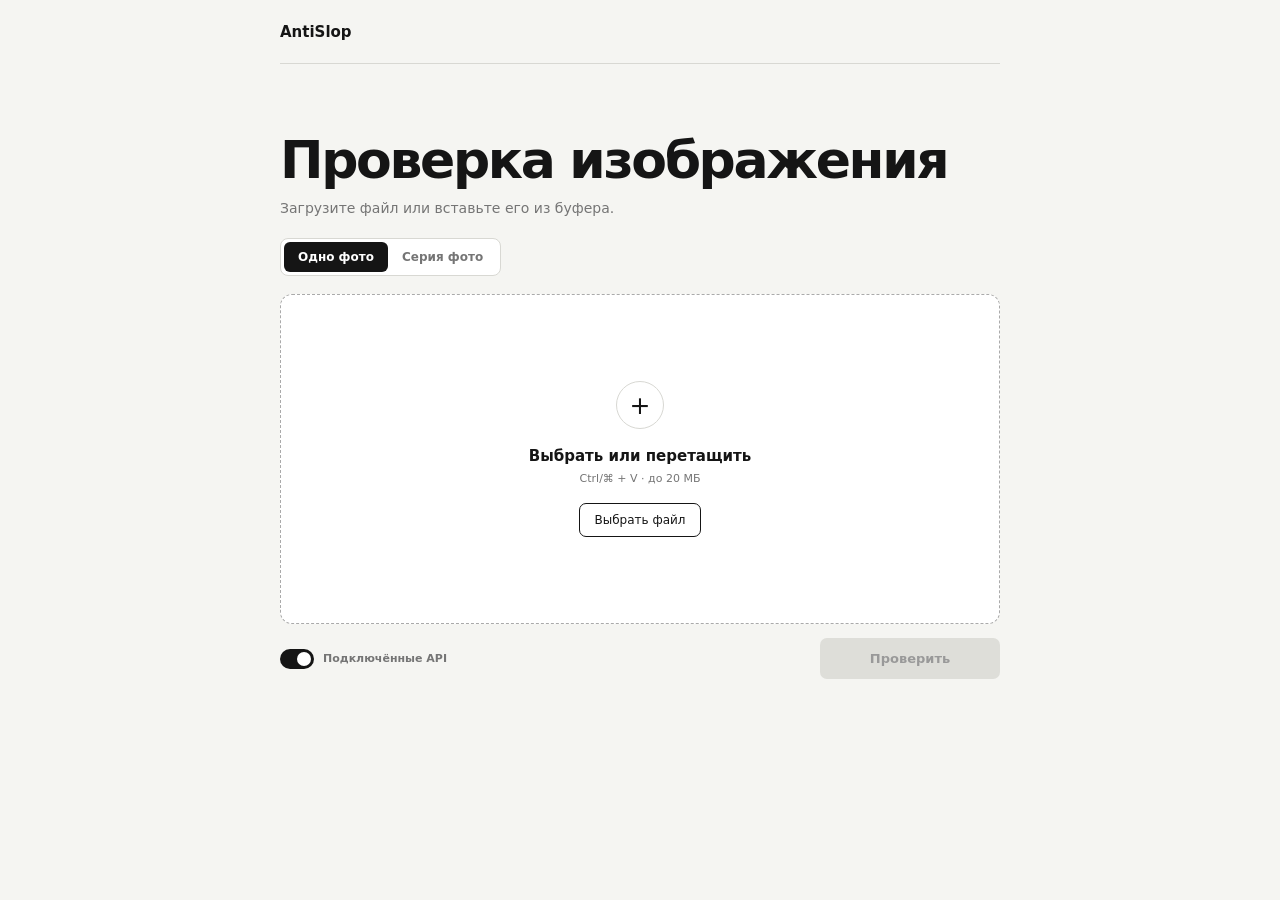
==== static/index.html @ 4c0db5e4 "Анализ серии снимков и модуль оценки качества - Серия фото (POST /api/analyze-set, вкладка «Серия фо" ====
<!doctype html>
<html lang="ru">
<head>
  <meta charset="UTF-8">
  <meta name="viewport" content="width=device-width, initial-scale=1.0">
  <meta name="description" content="Проверка изображения на признаки генерации ИИ">
  <title>AntiSlop</title>
  <link rel="stylesheet" href="/static/app.css?v=4">
</head>
<body>
  <header><a href="#">AntiSlop</a></header>

  <main>
    <section class="start">
      <h1>Проверка изображения</h1>
      <p id="startHint">Загрузите файл или вставьте его из буфера.</p>

      <div class="mode-switch" role="tablist" aria-label="Режим проверки">
        <button id="singleTab" class="active" type="button" role="tab" aria-selected="true">Одно фото</button>
        <button id="seriesTab" type="button" role="tab" aria-selected="false">Серия фото</button>
      </div>

      <div id="singlePanel">
      <div id="dropzone" class="dropzone" tabindex="0" role="button" aria-label="Выбрать изображение">
        <input id="fileInput" type="file" accept="image/png,image/jpeg,image/webp,image/gif,image/tiff,image/bmp" hidden>
        <div id="emptyState" class="drop-empty">
          <span>+</span>
          <b>Выбрать или перетащить</b>
          <small>Ctrl/⌘ + V · до 20 МБ</small>
          <button id="pickButton" type="button">Выбрать файл</button>
        </div>
        <div id="previewState" class="preview-state" hidden>
          <img id="preview" alt="Выбранное изображение">
          <div id="fileBadge" class="file-badge"></div>
          <button id="removeButton" class="remove-button" type="button" aria-label="Убрать изображение">×</button>
          <div class="scan-line"></div>
        </div>
      </div>

      <div class="actions">
        <label class="remote-toggle">
          <input id="useRemote" type="checkbox" checked>
          <span></span>
          <b>Подключённые API</b>
        </label>
        <button id="analyzeButton" class="primary-button" type="button" disabled><span>Проверить</span></button>
      </div>
      </div>

      <div id="seriesPanel" hidden>
        <div id="seriesDrop" class="dropzone series-drop" tabindex="0" role="button" aria-label="Добавить снимки серии">
          <input id="seriesInput" type="file" accept="image/png,image/jpeg,image/webp,image/gif,image/tiff,image/bmp" multiple hidden>
          <div id="seriesEmpty" class="drop-empty">
            <span>+</span>
            <b>2–6 снимков одной сцены или одного человека</b>
            <small>Перетащите, выберите или вставьте Ctrl/⌘ + V · до 20 МБ каждый</small>
            <button id="seriesPick" type="button">Выбрать файлы</button>
          </div>
          <div id="seriesThumbs" class="series-thumbs" hidden></div>
        </div>
        <div class="series-kind" role="radiogroup" aria-label="Что проверяем">
          <label><input type="radio" name="seriesMode" value="scene" checked><span><b>Одна сцена</b><small>один объект или место с разных ракурсов</small></span></label>
          <label><input type="radio" name="seriesMode" value="person"><span><b>Один человек</b><small>тот же человек в разных сценах</small></span></label>
        </div>
        <div class="actions">
          <label class="remote-toggle">
            <input id="seriesRemote" type="checkbox">
            <span></span>
            <b>Подключённые API</b>
          </label>
          <button id="seriesButton" class="primary-button" type="button" disabled><span>Проверить серию</span></button>
        </div>
      </div>
      <div id="providerStatus" hidden></div>
    </section>

    <section id="seriesResults" class="results" hidden aria-live="polite">
      <div class="result-actions"><button id="seriesNew" type="button">Другая серия</button></div>
      <article id="seriesCard" class="series-card">
        <strong id="seriesVerdict">—</strong>
        <h2 id="seriesHeadline"></h2>
        <p class="series-meta" id="seriesMeta"></p>
      </article>

      <section class="series-block">
        <h2>Что делать</h2>
        <ul id="seriesActions" class="series-actions"></ul>
      </section>

      <section class="series-block">
        <h2>Почему</h2>
        <div id="seriesReasons"></div>
      </section>

      <section class="series-block">
        <h2>Снимки</h2>
        <div id="seriesImages" class="series-images"></div>
      </section>

      <section id="seriesFacesBlock" class="series-block" hidden>
        <h2>Лица</h2>
        <div id="seriesFaces" class="series-faces"></div>
        <div id="seriesFacePairs"></div>
      </section>

      <details class="report">
        <summary>Геометрия пар <span>+</span></summary>
        <div class="report-body">
          <p class="score-basis">Зелёные линии — точки, согласованные с перспективой; красные — не согласованные. Красные клетки — детализированные участки без пары.</p>
          <div id="seriesPairs" class="series-pairs"></div>
          <div id="seriesExif" class="file-facts"></div>
        </div>
      </details>

      <p class="disclaimer">Согласованность серии повышает доверие, но не доказывает подлинность: AI-видео и редакторы тоже умеют выдавать согласованные кадры.</p>
    </section>

    <section id="results" class="results" hidden aria-live="polite">
      <div class="result-actions"><button id="newCheck" type="button">Другое изображение</button></div>

      <article id="scoreCard" class="score-card unknown">
        <img id="resultPreview" alt="Проверенное изображение">
        <div class="score-content">
          <strong id="probabilityValue">—</strong>
          <span>Вероятность генерации ИИ</span>
          <h2 id="resultHeadline"></h2>
          <p id="resultSummary" hidden></p>
          <span id="resultLabel" hidden></span>
        </div>
        <div class="score-line"><span id="probabilityFill"></span></div>
      </article>

      <section class="breakdown">
        <h2>Разбивка</h2>
        <div id="breakdownGrid"></div>
      </section>

      <details id="reportDetails" class="report">
        <summary>Подробный отчёт <span>+</span></summary>
        <div class="report-body">
          <p id="scoreBasis" class="score-basis"></p>

          <div class="report-grid">
            <section><h3>Найденные признаки</h3><div id="findings"></div></section>
            <section>
              <h3>Файл</h3>
              <div id="fileFacts" class="file-facts"></div>
              <details class="metadata-details"><summary>Метаданные</summary><div id="metadata" class="metadata"></div></details>
            </section>
          </div>

          <section class="report-section">
            <div class="report-heading"><h3>Модели и сервисы</h3><span id="apiConsensus"></span></div>
            <div id="apiResults" class="api-results"></div>
          </section>

          <section class="report-section">
            <div class="report-heading"><h3>Пиксельный анализ</h3><span id="resourceBudget"></span></div>
            <div id="forensicSignals" class="forensic-signals"></div>
            <div id="forensicMaps" class="forensic-maps"></div>
            <div class="forensic-details">
              <div><h4>C2PA</h4><div id="c2paResult"></div></div>
              <div><h4>EXIF</h4><div id="exifChecks"></div></div>
              <div><h4>Хеши</h4><div id="hashes"></div></div>
            </div>
          </section>
        </div>
      </details>

      <p class="disclaimer">Оценка может ошибаться и не является доказательством происхождения.</p>
    </section>
  </main>

  <script src="/static/app.js?v=4"></script>
</body>
</html>
---- static/app.css ----
:root {
  --bg: #f5f5f2;
  --panel: #fff;
  --text: #151515;
  --muted: #757575;
  --line: #d8d8d3;
  --accent: #ff5438;
  --good: #2f8a4b;
}

* { box-sizing: border-box; }
html { scroll-behavior: smooth; }
body { margin: 0; color: var(--text); background: var(--bg); font-family: Inter, ui-sans-serif, system-ui, -apple-system, "Segoe UI", sans-serif; }
button, input { font: inherit; }
button { color: inherit; }
[hidden] { display: none !important; }

header { width: min(720px, calc(100% - 32px)); height: 64px; margin: auto; display: flex; align-items: center; border-bottom: 1px solid var(--line); }
header a { color: inherit; text-decoration: none; font-size: 15px; font-weight: 750; }
main { width: min(720px, calc(100% - 32px)); margin: 0 auto; }

.start { padding: 70px 0 90px; }
.start h1 { margin: 0; font-size: clamp(32px, 6vw, 52px); line-height: 1; letter-spacing: -.045em; }
.start > p { margin: 14px 0 30px; color: var(--muted); font-size: 14px; }
.dropzone { position: relative; min-height: 330px; display: grid; place-items: center; overflow: hidden; border: 1px dashed #aaa; border-radius: 12px; background: var(--panel); cursor: pointer; }
.dropzone:hover, .dropzone.dragging, .dropzone:focus-visible { border-color: var(--text); outline: none; }
.drop-empty { display: flex; align-items: center; flex-direction: column; text-align: center; }
.drop-empty > span { width: 48px; height: 48px; margin-bottom: 18px; display: grid; place-items: center; border: 1px solid var(--line); border-radius: 50%; font-size: 25px; font-weight: 300; }
.drop-empty b { font-size: 15px; }
.drop-empty small { margin: 7px 0 18px; color: var(--muted); font-size: 11px; }
.drop-empty button { padding: 9px 14px; border: 1px solid var(--text); border-radius: 7px; background: transparent; font-size: 12px; cursor: pointer; }
.preview-state { position: absolute; inset: 0; background: #111; }
.preview-state img { width: 100%; height: 100%; object-fit: contain; }
.file-badge { position: absolute; left: 12px; bottom: 12px; max-width: calc(100% - 70px); padding: 6px 8px; border-radius: 5px; color: #fff; background: rgba(0,0,0,.7); font-size: 10px; white-space: nowrap; overflow: hidden; text-overflow: ellipsis; }
.remove-button { position: absolute; top: 12px; right: 12px; width: 32px; height: 32px; border: 0; border-radius: 50%; color: #fff; background: rgba(0,0,0,.7); font-size: 21px; cursor: pointer; }
.scan-line { position: absolute; z-index: 3; left: 0; right: 0; top: 0; height: 3px; opacity: 0; pointer-events: none; background: var(--accent); box-shadow: 0 0 8px var(--accent), 0 0 22px rgba(255,84,56,.75); }
.scan-line::before { content: ""; position: absolute; left: 0; right: 0; bottom: 3px; height: 70px; background: linear-gradient(to top, rgba(255,84,56,.28), rgba(255,84,56,0)); }
.preview-state::after { content: ""; position: absolute; inset: 0; z-index: 2; opacity: 0; pointer-events: none; background: rgba(0,0,0,.18); transition: opacity .2s; }
.scanning .preview-state::after { opacity: 1; }
.scanning .scan-line { opacity: 1; animation: scan 1.6s linear infinite; }
@keyframes scan { from { top: 0; } to { top: calc(100% - 3px); } }

.actions { margin-top: 14px; display: flex; align-items: center; justify-content: space-between; gap: 16px; }
.remote-toggle { display: flex; align-items: center; gap: 9px; color: var(--muted); font-size: 11px; cursor: pointer; }
.remote-toggle input { position: absolute; opacity: 0; pointer-events: none; }
.remote-toggle > span { position: relative; width: 34px; height: 20px; border-radius: 20px; background: #c9c9c4; }
.remote-toggle > span:after { content: ""; position: absolute; left: 3px; top: 3px; width: 14px; height: 14px; border-radius: 50%; background: #fff; transition: transform .15s; }
.remote-toggle input:checked + span { background: var(--text); }
.remote-toggle input:checked + span:after { transform: translateX(14px); }
.primary-button { min-width: 180px; padding: 13px 20px; border: 0; border-radius: 7px; color: #fff; background: var(--text); font-size: 13px; font-weight: 650; cursor: pointer; }
.primary-button:disabled { color: #999; background: #deded9; cursor: not-allowed; }

.results { padding: 56px 0 80px; border-top: 1px solid var(--line); }
.result-actions { margin-bottom: 14px; text-align: right; }
.result-actions button { padding: 0; border: 0; color: var(--muted); background: none; font-size: 11px; cursor: pointer; }
.score-card { position: relative; padding: 26px 0 30px; display: grid; grid-template-columns: 112px 1fr; gap: 26px; align-items: center; border-bottom: 1px solid var(--line); }
.score-card > img { width: 112px; height: 112px; border-radius: 9px; object-fit: cover; background: #ddd; }
.score-content strong { display: block; font-size: clamp(68px, 15vw, 112px); line-height: .8; letter-spacing: -.09em; }
.score-card.high .score-content strong { color: var(--accent); }
.score-card.low .score-content strong { color: var(--good); }
.score-content > span { display: block; margin-top: 15px; color: var(--muted); font-size: 11px; }
.score-content h2 { margin: 8px 0 0; font-size: 16px; font-weight: 600; }
.score-line { position: absolute; left: 0; right: 0; bottom: -1px; height: 3px; background: #e1e1dc; }
.score-line span { display: block; width: 0; height: 100%; background: var(--text); transition: width .4s; }
.score-card.high .score-line span { background: var(--accent); }
.score-card.low .score-line span { background: var(--good); }

.breakdown { padding: 44px 0; }
.breakdown > h2 { margin: 0 0 10px; font-size: 18px; }
.metric { padding: 18px 0; border-bottom: 1px solid var(--line); }
.metric:first-child { border-top: 1px solid var(--line); }
.metric-main { display: flex; align-items: baseline; justify-content: space-between; gap: 20px; }
.metric-main span { font-size: 13px; }
.metric-main strong { font-size: 24px; letter-spacing: -.04em; }
.metric-main strong.missing { color: #aaa; }
.metric-bar { height: 2px; margin-top: 11px; background: #deded9; }
.metric-bar span { display: block; height: 100%; background: var(--text); }
.metric.high .metric-bar span { background: var(--accent); }

.report { border-top: 1px solid var(--line); border-bottom: 1px solid var(--line); }
.report > summary { padding: 21px 0; display: flex; align-items: center; justify-content: space-between; list-style: none; font-size: 14px; font-weight: 600; cursor: pointer; }
.report > summary::-webkit-details-marker { display: none; }
.report > summary span { font-size: 22px; font-weight: 300; transition: transform .15s; }
.report[open] > summary span { transform: rotate(45deg); }
.report-body { padding: 0 0 24px; }
.score-basis { margin: 0 0 20px; color: var(--muted); font-size: 13px; }
.report-grid { display: grid; grid-template-columns: 1fr 1fr; gap: 12px; }
.report-grid > section, .report-section { padding: 18px; border: 1px solid var(--line); border-radius: 8px; background: var(--panel); }
.report-section { margin-top: 12px; }
.report h3 { margin: 0 0 14px; font-size: 13px; }
.report h4 { margin: 0 0 8px; color: var(--muted); font-size: 12px; font-weight: 600; text-transform: uppercase; }
.report-heading { margin-bottom: 14px; display: flex; align-items: baseline; justify-content: space-between; gap: 16px; }
.report-heading h3 { margin: 0; }
.report-heading > span { color: var(--muted); font-size: 12px; }
.finding { padding: 10px 0; display: grid; grid-template-columns: 7px 1fr; gap: 9px; border-bottom: 1px solid #ecece8; }
.finding-dot { width: 6px; height: 6px; margin-top: 5px; border-radius: 50%; background: var(--accent); }
.finding.weak .finding-dot, .finding.info .finding-dot { background: #999; }
.finding b { display: block; margin-bottom: 3px; font-size: 13px; }
.finding p, .empty-copy { margin: 0; color: var(--muted); font-size: 12px; line-height: 1.5; }
.file-facts { display: grid; grid-template-columns: 1fr 1fr; gap: 7px; }
.fact { padding: 9px; background: var(--bg); }
.fact span, .fact b { display: block; }
.fact span { margin-bottom: 3px; color: var(--muted); font-size: 11px; text-transform: uppercase; }
.fact b { font-size: 13px; }
.metadata-details { margin-top: 10px; }
.metadata-details summary { color: var(--muted); font-size: 12px; cursor: pointer; }
.metadata { max-height: 160px; margin-top: 8px; overflow: auto; color: var(--muted); font: 11px/1.5 ui-monospace, monospace; overflow-wrap: anywhere; }
.metadata div { padding: 4px 0; border-top: 1px solid #ecece8; }
.api-results { display: grid; grid-template-columns: repeat(3, 1fr); gap: 8px; }
.api-result { min-height: 115px; padding: 11px; border: 1px solid var(--line); border-radius: 6px; }
.api-result-top { display: flex; justify-content: space-between; gap: 6px; }
.api-result h4 { margin: 0; font-size: 12px; }
.api-result .status { color: var(--muted); font-size: 10px; }
.api-score { margin: 14px 0 6px; font-size: 22px; font-weight: 700; }
.api-result p { margin: 0; color: var(--muted); font-size: 11px; line-height: 1.45; }
.api-generator { display: inline-block; margin-top: 5px; font-size: 10px; }
.forensic-signals, .forensic-maps { display: grid; grid-template-columns: repeat(4, 1fr); gap: 7px; }
.forensic-signals { margin-bottom: 7px; }
.forensic-signal { padding: 10px; border: 1px solid var(--line); border-radius: 6px; }
.forensic-signal-top { display: flex; justify-content: space-between; gap: 5px; }
.forensic-signal b { font-size: 11px; }
.lamp { width: 6px; height: 6px; border-radius: 50%; background: var(--good); }
.forensic-signal.review .lamp { background: var(--accent); }
.forensic-value { margin: 11px 0 3px; font-size: 19px; font-weight: 700; }
.forensic-signal small, .forensic-signal p { color: var(--muted); font-size: 10px; }
.forensic-signal p { margin: 6px 0 0; line-height: 1.4; }
.forensic-map { position: relative; aspect-ratio: 1; margin: 0; overflow: hidden; border-radius: 6px; background: #111; }
.forensic-map img { width: 100%; height: 100%; object-fit: cover; }
.forensic-map span { position: absolute; left: 5px; bottom: 5px; padding: 2px 4px; border-radius: 3px; color: #fff; background: rgba(0,0,0,.7); font-size: 10px; }
.forensic-details { margin-top: 16px; padding-top: 15px; display: grid; grid-template-columns: 1fr 1fr 1fr; gap: 12px; border-top: 1px solid var(--line); }
.detail-row { padding: 5px 0; border-top: 1px solid #ecece8; font-size: 11px; line-height: 1.4; overflow-wrap: anywhere; }
.c2pa-badge { display: inline-block; margin-bottom: 6px; padding: 3px 5px; border: 1px solid var(--line); border-radius: 4px; font-size: 10px; text-transform: uppercase; }
.disclaimer { margin: 18px 0 0; color: var(--muted); font-size: 12px; text-align: center; }

@media (max-width: 640px) {
  .start { padding: 46px 0 64px; }
  .dropzone { min-height: 300px; }
  .actions { align-items: stretch; flex-direction: column; }
  .primary-button { width: 100%; }
  .results { padding-top: 36px; }
  .score-card { grid-template-columns: 82px 1fr; gap: 17px; }
  .score-card > img { width: 82px; height: 82px; }
  .score-content strong { font-size: 66px; }
  .score-content > span { margin-top: 11px; }
  .score-content h2 { font-size: 13px; }
  .report-grid { grid-template-columns: 1fr; }
  .api-results { grid-template-columns: 1fr 1fr; }
  .forensic-signals, .forensic-maps { grid-template-columns: 1fr 1fr; }
  .forensic-details { grid-template-columns: 1fr; }
}

@media (prefers-reduced-motion: reduce) { *:not(.scan-line) { scroll-behavior: auto !important; animation: none !important; transition: none !important; } .scanning .scan-line { animation-duration: 3s; } }

.mode-switch { margin: -10px 0 18px; display: inline-flex; padding: 3px; border: 1px solid var(--line); border-radius: 8px; background: var(--panel); }
.mode-switch button { padding: 8px 14px; border: 0; border-radius: 6px; background: none; color: var(--muted); font-size: 12px; font-weight: 600; cursor: pointer; }
.mode-switch button.active { color: #fff; background: var(--text); }

.series-drop { min-height: 230px; place-items: stretch; }
.series-drop .drop-empty { justify-content: center; padding: 30px 16px; }
.series-thumbs { padding: 12px; display: grid; grid-template-columns: repeat(auto-fill, minmax(150px, 1fr)); gap: 10px; align-content: start; }
.series-thumb { position: relative; aspect-ratio: 4 / 3; overflow: hidden; border-radius: 8px; background: #111; }
.series-thumb img { width: 100%; height: 100%; object-fit: cover; }
.series-thumb .num { position: absolute; left: 6px; top: 6px; min-width: 20px; padding: 2px 6px; border-radius: 4px; color: #fff; background: rgba(0,0,0,.7); font-size: 10px; font-weight: 700; text-align: center; }
.series-thumb .remove-button { top: 6px; right: 6px; width: 26px; height: 26px; font-size: 17px; }
.series-add { aspect-ratio: 4 / 3; display: grid; place-items: center; border: 1px dashed #aaa; border-radius: 8px; color: var(--muted); background: none; font-size: 12px; cursor: pointer; }
.series-kind { margin-top: 12px; display: grid; grid-template-columns: 1fr 1fr; gap: 8px; }
.series-kind label { cursor: pointer; }
.series-kind input { position: absolute; opacity: 0; pointer-events: none; }
.series-kind span { height: 100%; padding: 12px 14px; display: block; border: 1px solid var(--line); border-radius: 8px; background: var(--panel); }
.series-kind b { display: block; font-size: 13px; }
.series-kind small { color: var(--muted); font-size: 11px; }
.series-kind input:checked + span { border-color: var(--text); box-shadow: inset 0 0 0 1px var(--text); }
.series-kind input:focus-visible + span { outline: 2px solid var(--accent); }

.series-card { padding: 26px 0 30px; border-bottom: 1px solid var(--line); }
.series-card strong { display: block; font-size: clamp(40px, 9vw, 68px); line-height: .95; letter-spacing: -.05em; }
.series-card.consistent strong { color: var(--good); }
.series-card.inconsistent strong { color: var(--accent); }
.series-card.insufficient strong { color: var(--muted); }
.series-card h2 { margin: 12px 0 0; font-size: 16px; font-weight: 600; }
.series-meta { margin: 6px 0 0; color: var(--muted); font-size: 11px; }
.series-block { padding: 30px 0 4px; }
.series-block > h2 { margin: 0 0 12px; font-size: 18px; }
.series-actions { margin: 0; padding: 0; list-style: none; }
.series-actions li { padding: 12px 0 12px 22px; position: relative; border-bottom: 1px solid var(--line); font-size: 14px; line-height: 1.45; }
.series-actions li:before { content: "→"; position: absolute; left: 0; color: var(--muted); }
.reason { padding: 12px 0; display: grid; grid-template-columns: 10px 1fr; gap: 10px; border-bottom: 1px solid var(--line); }
.reason-dot { width: 8px; height: 8px; margin-top: 5px; border-radius: 50%; background: #aaa; }
.reason.pos .reason-dot { background: var(--good); }
.reason.neg .reason-dot { background: var(--accent); }
.reason.strong b { font-weight: 750; }
.reason b { display: block; font-size: 13px; font-weight: 600; }
.reason p { margin: 3px 0 0; color: var(--muted); font-size: 12px; line-height: 1.45; overflow-wrap: anywhere; }
.series-images { display: grid; grid-template-columns: repeat(auto-fill, minmax(140px, 1fr)); gap: 10px; }
.series-image { margin: 0; }
.series-image img { width: 100%; aspect-ratio: 4 / 3; object-fit: cover; border-radius: 8px; background: #ddd; }
.series-image figcaption { margin-top: 6px; display: flex; justify-content: space-between; gap: 8px; font-size: 11px; }
.series-image figcaption span { overflow: hidden; color: var(--muted); white-space: nowrap; text-overflow: ellipsis; }
.series-image figcaption b.high { color: var(--accent); }
.series-faces { display: flex; flex-wrap: wrap; gap: 10px; }
.series-faces figure { margin: 0; text-align: center; }
.series-faces img { width: 84px; height: 84px; border-radius: 8px; object-fit: cover; }
.series-faces figcaption { color: var(--muted); font-size: 10px; }
.face-pair { padding: 10px 0; display: flex; flex-wrap: wrap; justify-content: space-between; gap: 6px 16px; border-bottom: 1px solid var(--line); font-size: 12px; }
.face-pair span { color: var(--muted); }
.series-pairs { display: grid; gap: 16px; margin-bottom: 18px; }
.series-pair { padding: 14px; border: 1px solid var(--line); border-radius: 8px; background: var(--panel); }
.series-pair-top { margin-bottom: 8px; display: flex; flex-wrap: wrap; align-items: baseline; justify-content: space-between; gap: 8px; }
.series-pair-top b { font-size: 13px; }
.chip { padding: 3px 7px; border-radius: 4px; color: #fff; background: #888; font-size: 10px; font-weight: 700; }
.chip.consistent_3d { background: var(--good); }
.chip.inconsistent { background: var(--accent); }
.chip.planar, .chip.weak { background: #b08a1e; }
.series-pair p { margin: 0 0 10px; color: var(--muted); font-size: 12px; line-height: 1.45; }
.series-pair img { width: 100%; border-radius: 6px; }
.series-pair dl { margin: 8px 0 0; display: flex; flex-wrap: wrap; gap: 4px 14px; color: var(--muted); font-size: 11px; }
.series-pair dd { margin: 0 0 0 3px; color: var(--text); font-weight: 600; }
.series-pair dt, .series-pair dd { display: inline; }
#seriesExif { margin-top: 4px; }
.scanning .series-thumb:after { content: ""; position: absolute; left: 0; right: 0; top: 0; height: 3px; background: var(--accent); box-shadow: 0 0 8px var(--accent), 0 0 22px rgba(255,84,56,.75); animation: scan 1.6s linear infinite; }

@media (max-width: 640px) {
  .series-kind { grid-template-columns: 1fr; }
  .series-thumbs { grid-template-columns: 1fr 1fr; }
  .series-images { grid-template-columns: 1fr 1fr; }
}
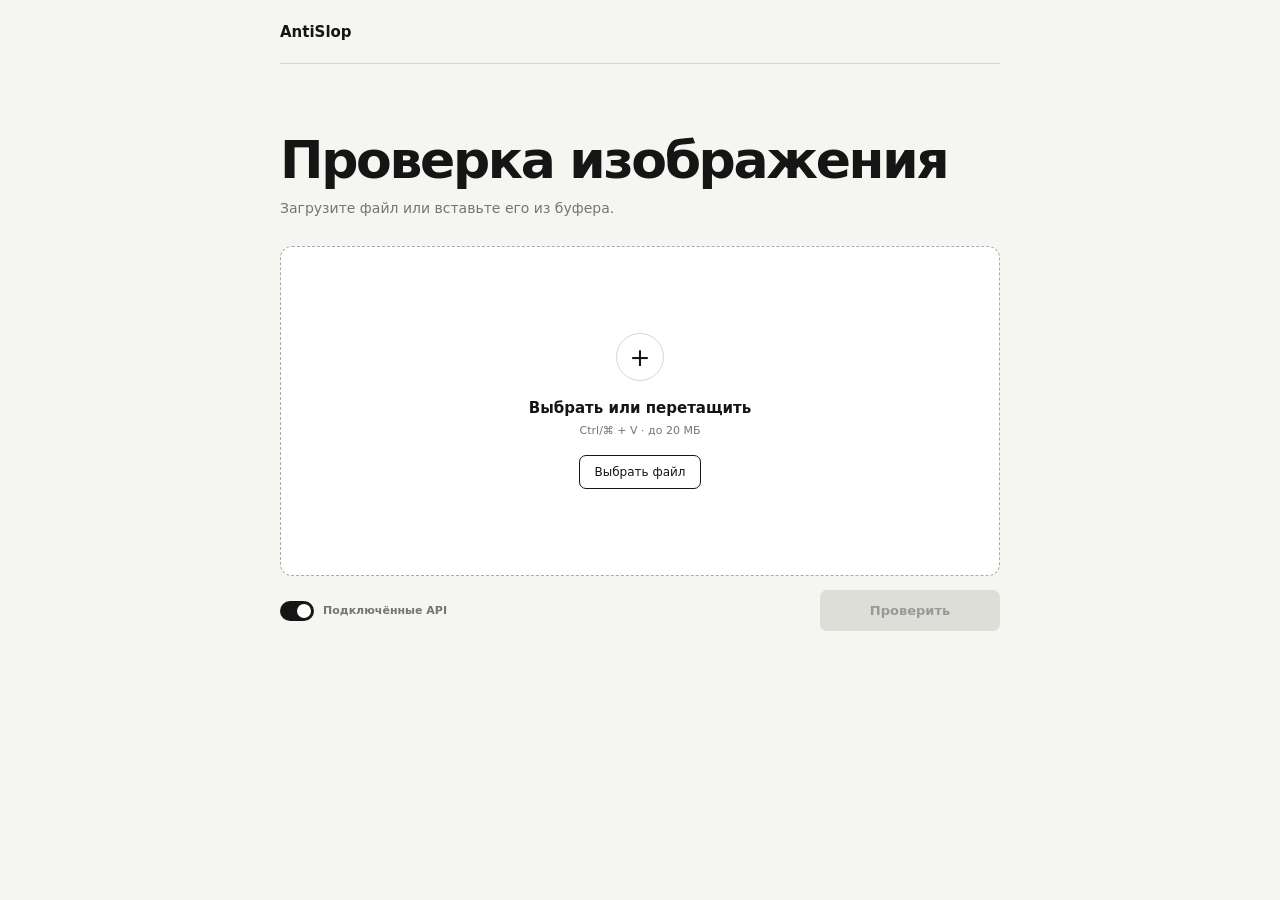
==== commit a36e5e7e: "Add OAuth image analysis and restore local inference on macOS" ====
--- a/static/index.html
+++ b/static/index.html
@@ -5,7 +5,7 @@
   <meta name="viewport" content="width=device-width, initial-scale=1.0">
   <meta name="description" content="Проверка изображения на признаки генерации ИИ">
   <title>AntiSlop</title>
-  <link rel="stylesheet" href="/static/app.css?v=4">
+  <link rel="stylesheet" href="/static/app.css?v=6">
 </head>
 <body>
   <header><a href="#">AntiSlop</a></header>
@@ -13,14 +13,8 @@
   <main>
     <section class="start">
       <h1>Проверка изображения</h1>
-      <p id="startHint">Загрузите файл или вставьте его из буфера.</p>
+      <p>Загрузите файл или вставьте его из буфера.</p>
 
-      <div class="mode-switch" role="tablist" aria-label="Режим проверки">
-        <button id="singleTab" class="active" type="button" role="tab" aria-selected="true">Одно фото</button>
-        <button id="seriesTab" type="button" role="tab" aria-selected="false">Серия фото</button>
-      </div>
-
-      <div id="singlePanel">
       <div id="dropzone" class="dropzone" tabindex="0" role="button" aria-label="Выбрать изображение">
         <input id="fileInput" type="file" accept="image/png,image/jpeg,image/webp,image/gif,image/tiff,image/bmp" hidden>
         <div id="emptyState" class="drop-empty">
@@ -45,74 +39,7 @@
         </label>
         <button id="analyzeButton" class="primary-button" type="button" disabled><span>Проверить</span></button>
       </div>
-      </div>
-
-      <div id="seriesPanel" hidden>
-        <div id="seriesDrop" class="dropzone series-drop" tabindex="0" role="button" aria-label="Добавить снимки серии">
-          <input id="seriesInput" type="file" accept="image/png,image/jpeg,image/webp,image/gif,image/tiff,image/bmp" multiple hidden>
-          <div id="seriesEmpty" class="drop-empty">
-            <span>+</span>
-            <b>2–6 снимков одной сцены или одного человека</b>
-            <small>Перетащите, выберите или вставьте Ctrl/⌘ + V · до 20 МБ каждый</small>
-            <button id="seriesPick" type="button">Выбрать файлы</button>
-          </div>
-          <div id="seriesThumbs" class="series-thumbs" hidden></div>
-        </div>
-        <div class="series-kind" role="radiogroup" aria-label="Что проверяем">
-          <label><input type="radio" name="seriesMode" value="scene" checked><span><b>Одна сцена</b><small>один объект или место с разных ракурсов</small></span></label>
-          <label><input type="radio" name="seriesMode" value="person"><span><b>Один человек</b><small>тот же человек в разных сценах</small></span></label>
-        </div>
-        <div class="actions">
-          <label class="remote-toggle">
-            <input id="seriesRemote" type="checkbox">
-            <span></span>
-            <b>Подключённые API</b>
-          </label>
-          <button id="seriesButton" class="primary-button" type="button" disabled><span>Проверить серию</span></button>
-        </div>
-      </div>
       <div id="providerStatus" hidden></div>
-    </section>
-
-    <section id="seriesResults" class="results" hidden aria-live="polite">
-      <div class="result-actions"><button id="seriesNew" type="button">Другая серия</button></div>
-      <article id="seriesCard" class="series-card">
-        <strong id="seriesVerdict">—</strong>
-        <h2 id="seriesHeadline"></h2>
-        <p class="series-meta" id="seriesMeta"></p>
-      </article>
-
-      <section class="series-block">
-        <h2>Что делать</h2>
-        <ul id="seriesActions" class="series-actions"></ul>
-      </section>
-
-      <section class="series-block">
-        <h2>Почему</h2>
-        <div id="seriesReasons"></div>
-      </section>
-
-      <section class="series-block">
-        <h2>Снимки</h2>
-        <div id="seriesImages" class="series-images"></div>
-      </section>
-
-      <section id="seriesFacesBlock" class="series-block" hidden>
-        <h2>Лица</h2>
-        <div id="seriesFaces" class="series-faces"></div>
-        <div id="seriesFacePairs"></div>
-      </section>
-
-      <details class="report">
-        <summary>Геометрия пар <span>+</span></summary>
-        <div class="report-body">
-          <p class="score-basis">Зелёные линии — точки, согласованные с перспективой; красные — не согласованные. Красные клетки — детализированные участки без пары.</p>
-          <div id="seriesPairs" class="series-pairs"></div>
-          <div id="seriesExif" class="file-facts"></div>
-        </div>
-      </details>
-
-      <p class="disclaimer">Согласованность серии повышает доверие, но не доказывает подлинность: AI-видео и редакторы тоже умеют выдавать согласованные кадры.</p>
     </section>
 
     <section id="results" class="results" hidden aria-live="polite">
@@ -133,6 +60,16 @@
       <section class="breakdown">
         <h2>Разбивка</h2>
         <div id="breakdownGrid"></div>
+      </section>
+
+      <section id="visualAnalysis" class="visual-analysis" hidden>
+        <h2>Что заметила модель</h2>
+        <p id="visionExplanation"></p>
+        <p class="vision-note">Области указаны моделью приблизительно. Наблюдения могут иметь другие объяснения.</p>
+        <div id="visionImageFrame" class="vision-image"><img id="visionPreview" alt="Изображение с отмеченными моделью областями"><div id="visionRegions"></div></div>
+        <div id="visionSignals" class="vision-signals"></div>
+        <ul id="visionLimitations"></ul>
+        <details><summary>JSON результата</summary><pre id="visionJson"></pre></details>
       </section>
 
       <details id="reportDetails" class="report">
@@ -171,6 +108,6 @@
     </section>
   </main>
 
-  <script src="/static/app.js?v=4"></script>
+  <script src="/static/app.js?v=6"></script>
 </body>
 </html>
--- a/static/app.css
+++ b/static/app.css
@@ -106,9 +106,9 @@
 .metadata-details summary { color: var(--muted); font-size: 12px; cursor: pointer; }
 .metadata { max-height: 160px; margin-top: 8px; overflow: auto; color: var(--muted); font: 11px/1.5 ui-monospace, monospace; overflow-wrap: anywhere; }
 .metadata div { padding: 4px 0; border-top: 1px solid #ecece8; }
-.api-results { display: grid; grid-template-columns: repeat(3, 1fr); gap: 8px; }
-.api-result { min-height: 115px; padding: 11px; border: 1px solid var(--line); border-radius: 6px; }
-.api-result-top { display: flex; justify-content: space-between; gap: 6px; }
+.api-results { display: grid; grid-template-columns: repeat(3, minmax(0, 1fr)); gap: 8px; }
+.api-result { min-width: 0; min-height: 115px; padding: 11px; border: 1px solid var(--line); border-radius: 6px; overflow-wrap: anywhere; }
+.api-result-top { display: flex; flex-wrap: wrap; justify-content: space-between; gap: 6px; }
 .api-result h4 { margin: 0; font-size: 12px; }
 .api-result .status { color: var(--muted); font-size: 10px; }
 .api-score { margin: 14px 0 6px; font-size: 22px; font-weight: 700; }
@@ -132,6 +132,21 @@
 .c2pa-badge { display: inline-block; margin-bottom: 6px; padding: 3px 5px; border: 1px solid var(--line); border-radius: 4px; font-size: 10px; text-transform: uppercase; }
 .disclaimer { margin: 18px 0 0; color: var(--muted); font-size: 12px; text-align: center; }
 
+.vision-note { color: var(--muted); font-size: 12px; line-height: 1.5; }
+.visual-analysis { margin-bottom: 32px; }
+.visual-analysis h2 { font-size: 18px; }
+.visual-analysis p, .visual-analysis li { font-size: 13px; line-height: 1.5; overflow-wrap: anywhere; }
+.vision-image { position: relative; max-width: 100%; margin: 18px 0; }
+.vision-image img { display: block; width: 100%; height: auto; }
+.vision-region { position: absolute; padding: 3px; display: flex; align-items: start; justify-content: start; border: 2px solid var(--accent); background: transparent; color: #fff; font-size: 14px; font-weight: 750; text-shadow: 0 1px 3px #000, 0 0 3px #000; cursor: pointer; }
+.vision-region.active { background: rgba(255,84,56,.15); outline: 2px solid #fff; }
+.vision-signal { margin-bottom: 12px; padding: 14px; border: 1px solid var(--line); border-radius: 6px; background: var(--panel); }
+.vision-signal.active { border-color: var(--accent); }
+.vision-signal > button { padding: 0; border: 0; background: none; text-align: left; font-size: 14px; font-weight: 650; cursor: pointer; overflow-wrap: anywhere; }
+.visual-analysis details { margin-top: 12px; }
+.visual-analysis summary { cursor: pointer; font-size: 13px; }
+.visual-analysis pre { padding: 12px; max-height: 350px; overflow: auto; white-space: pre-wrap; overflow-wrap: anywhere; background: var(--panel); border: 1px solid var(--line); font-size: 11px; }
+
 @media (max-width: 640px) {
   .start { padding: 46px 0 64px; }
   .dropzone { min-height: 300px; }
@@ -144,83 +159,9 @@
   .score-content > span { margin-top: 11px; }
   .score-content h2 { font-size: 13px; }
   .report-grid { grid-template-columns: 1fr; }
-  .api-results { grid-template-columns: 1fr 1fr; }
+  .api-results { grid-template-columns: repeat(2, minmax(0, 1fr)); }
   .forensic-signals, .forensic-maps { grid-template-columns: 1fr 1fr; }
   .forensic-details { grid-template-columns: 1fr; }
 }
 
 @media (prefers-reduced-motion: reduce) { *:not(.scan-line) { scroll-behavior: auto !important; animation: none !important; transition: none !important; } .scanning .scan-line { animation-duration: 3s; } }
-
-.mode-switch { margin: -10px 0 18px; display: inline-flex; padding: 3px; border: 1px solid var(--line); border-radius: 8px; background: var(--panel); }
-.mode-switch button { padding: 8px 14px; border: 0; border-radius: 6px; background: none; color: var(--muted); font-size: 12px; font-weight: 600; cursor: pointer; }
-.mode-switch button.active { color: #fff; background: var(--text); }
-
-.series-drop { min-height: 230px; place-items: stretch; }
-.series-drop .drop-empty { justify-content: center; padding: 30px 16px; }
-.series-thumbs { padding: 12px; display: grid; grid-template-columns: repeat(auto-fill, minmax(150px, 1fr)); gap: 10px; align-content: start; }
-.series-thumb { position: relative; aspect-ratio: 4 / 3; overflow: hidden; border-radius: 8px; background: #111; }
-.series-thumb img { width: 100%; height: 100%; object-fit: cover; }
-.series-thumb .num { position: absolute; left: 6px; top: 6px; min-width: 20px; padding: 2px 6px; border-radius: 4px; color: #fff; background: rgba(0,0,0,.7); font-size: 10px; font-weight: 700; text-align: center; }
-.series-thumb .remove-button { top: 6px; right: 6px; width: 26px; height: 26px; font-size: 17px; }
-.series-add { aspect-ratio: 4 / 3; display: grid; place-items: center; border: 1px dashed #aaa; border-radius: 8px; color: var(--muted); background: none; font-size: 12px; cursor: pointer; }
-.series-kind { margin-top: 12px; display: grid; grid-template-columns: 1fr 1fr; gap: 8px; }
-.series-kind label { cursor: pointer; }
-.series-kind input { position: absolute; opacity: 0; pointer-events: none; }
-.series-kind span { height: 100%; padding: 12px 14px; display: block; border: 1px solid var(--line); border-radius: 8px; background: var(--panel); }
-.series-kind b { display: block; font-size: 13px; }
-.series-kind small { color: var(--muted); font-size: 11px; }
-.series-kind input:checked + span { border-color: var(--text); box-shadow: inset 0 0 0 1px var(--text); }
-.series-kind input:focus-visible + span { outline: 2px solid var(--accent); }
-
-.series-card { padding: 26px 0 30px; border-bottom: 1px solid var(--line); }
-.series-card strong { display: block; font-size: clamp(40px, 9vw, 68px); line-height: .95; letter-spacing: -.05em; }
-.series-card.consistent strong { color: var(--good); }
-.series-card.inconsistent strong { color: var(--accent); }
-.series-card.insufficient strong { color: var(--muted); }
-.series-card h2 { margin: 12px 0 0; font-size: 16px; font-weight: 600; }
-.series-meta { margin: 6px 0 0; color: var(--muted); font-size: 11px; }
-.series-block { padding: 30px 0 4px; }
-.series-block > h2 { margin: 0 0 12px; font-size: 18px; }
-.series-actions { margin: 0; padding: 0; list-style: none; }
-.series-actions li { padding: 12px 0 12px 22px; position: relative; border-bottom: 1px solid var(--line); font-size: 14px; line-height: 1.45; }
-.series-actions li:before { content: "→"; position: absolute; left: 0; color: var(--muted); }
-.reason { padding: 12px 0; display: grid; grid-template-columns: 10px 1fr; gap: 10px; border-bottom: 1px solid var(--line); }
-.reason-dot { width: 8px; height: 8px; margin-top: 5px; border-radius: 50%; background: #aaa; }
-.reason.pos .reason-dot { background: var(--good); }
-.reason.neg .reason-dot { background: var(--accent); }
-.reason.strong b { font-weight: 750; }
-.reason b { display: block; font-size: 13px; font-weight: 600; }
-.reason p { margin: 3px 0 0; color: var(--muted); font-size: 12px; line-height: 1.45; overflow-wrap: anywhere; }
-.series-images { display: grid; grid-template-columns: repeat(auto-fill, minmax(140px, 1fr)); gap: 10px; }
-.series-image { margin: 0; }
-.series-image img { width: 100%; aspect-ratio: 4 / 3; object-fit: cover; border-radius: 8px; background: #ddd; }
-.series-image figcaption { margin-top: 6px; display: flex; justify-content: space-between; gap: 8px; font-size: 11px; }
-.series-image figcaption span { overflow: hidden; color: var(--muted); white-space: nowrap; text-overflow: ellipsis; }
-.series-image figcaption b.high { color: var(--accent); }
-.series-faces { display: flex; flex-wrap: wrap; gap: 10px; }
-.series-faces figure { margin: 0; text-align: center; }
-.series-faces img { width: 84px; height: 84px; border-radius: 8px; object-fit: cover; }
-.series-faces figcaption { color: var(--muted); font-size: 10px; }
-.face-pair { padding: 10px 0; display: flex; flex-wrap: wrap; justify-content: space-between; gap: 6px 16px; border-bottom: 1px solid var(--line); font-size: 12px; }
-.face-pair span { color: var(--muted); }
-.series-pairs { display: grid; gap: 16px; margin-bottom: 18px; }
-.series-pair { padding: 14px; border: 1px solid var(--line); border-radius: 8px; background: var(--panel); }
-.series-pair-top { margin-bottom: 8px; display: flex; flex-wrap: wrap; align-items: baseline; justify-content: space-between; gap: 8px; }
-.series-pair-top b { font-size: 13px; }
-.chip { padding: 3px 7px; border-radius: 4px; color: #fff; background: #888; font-size: 10px; font-weight: 700; }
-.chip.consistent_3d { background: var(--good); }
-.chip.inconsistent { background: var(--accent); }
-.chip.planar, .chip.weak { background: #b08a1e; }
-.series-pair p { margin: 0 0 10px; color: var(--muted); font-size: 12px; line-height: 1.45; }
-.series-pair img { width: 100%; border-radius: 6px; }
-.series-pair dl { margin: 8px 0 0; display: flex; flex-wrap: wrap; gap: 4px 14px; color: var(--muted); font-size: 11px; }
-.series-pair dd { margin: 0 0 0 3px; color: var(--text); font-weight: 600; }
-.series-pair dt, .series-pair dd { display: inline; }
-#seriesExif { margin-top: 4px; }
-.scanning .series-thumb:after { content: ""; position: absolute; left: 0; right: 0; top: 0; height: 3px; background: var(--accent); box-shadow: 0 0 8px var(--accent), 0 0 22px rgba(255,84,56,.75); animation: scan 1.6s linear infinite; }
-
-@media (max-width: 640px) {
-  .series-kind { grid-template-columns: 1fr; }
-  .series-thumbs { grid-template-columns: 1fr 1fr; }
-  .series-images { grid-template-columns: 1fr 1fr; }
-}
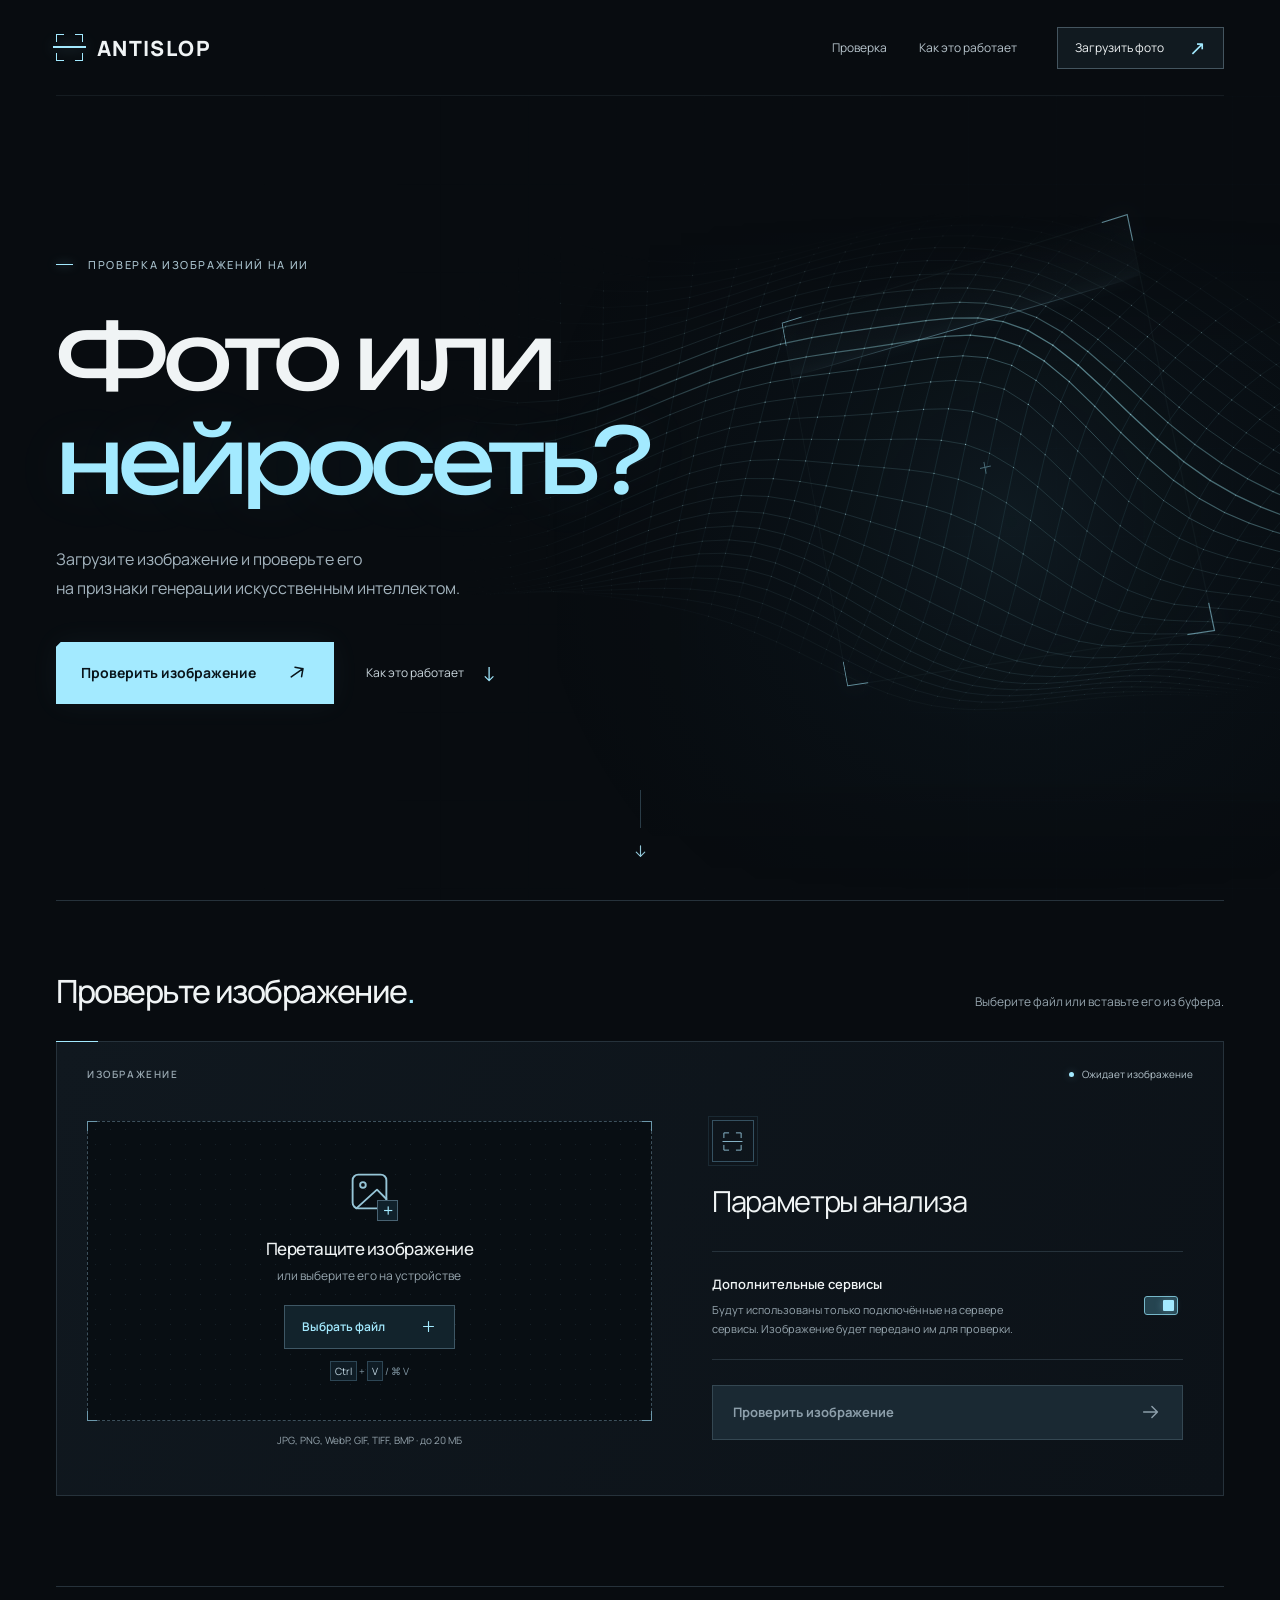
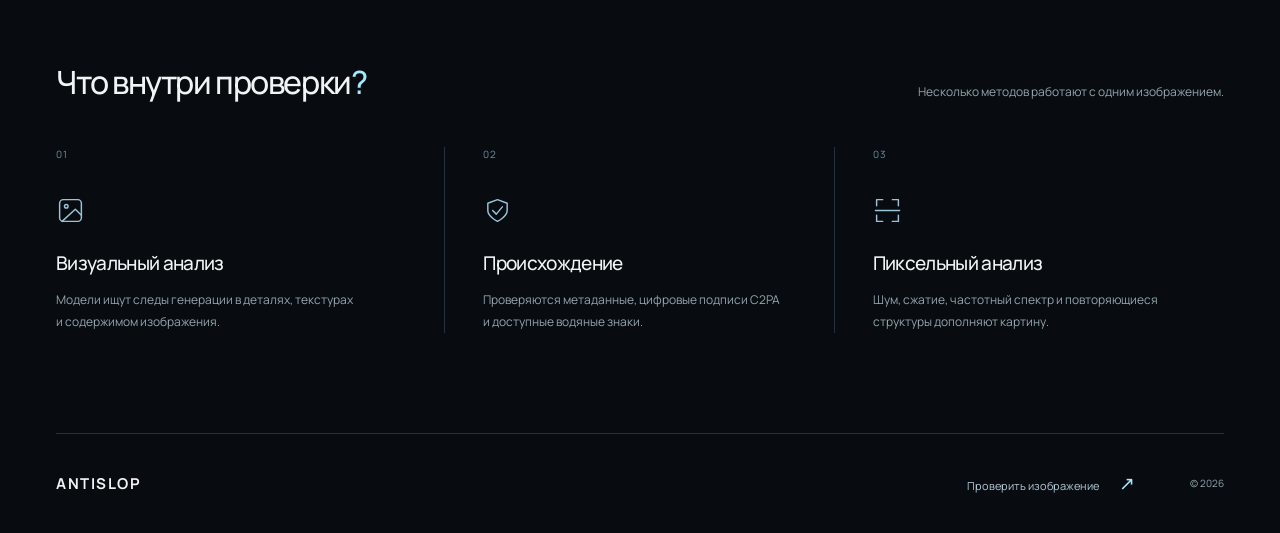
==== commit 4c77bd3f: "Add direct Yandex image search and fix Google 403" ====
--- a/static/index.html
+++ b/static/index.html
@@ -3,111 +3,103 @@
 <head>
   <meta charset="UTF-8">
   <meta name="viewport" content="width=device-width, initial-scale=1.0">
-  <meta name="description" content="Проверка изображения на признаки генерации ИИ">
-  <title>AntiSlop</title>
-  <link rel="stylesheet" href="/static/app.css?v=6">
+  <meta name="theme-color" content="#080c10">
+  <meta name="description" content="Фото или нейросеть? Проверьте изображение с помощью AntiSlop: визуальный анализ, цифровые подписи и поиск следов генерации.">
+  <title>AntiSlop — фото или нейросеть?</title>
+  <link rel="icon" href="/static/favicon.svg" type="image/svg+xml">
+  <link rel="preload" href="/static/fonts/unbounded-cyrillic.woff2" as="font" type="font/woff2" crossorigin>
+  <link rel="stylesheet" href="/static/app.css?v=10">
+  <script src="/static/effects.js?v=10" defer></script>
 </head>
-<body>
-  <header><a href="#">AntiSlop</a></header>
+<body data-state="idle">
+  <svg class="icon-definitions" xmlns="http://www.w3.org/2000/svg" aria-hidden="true">
+    <symbol id="icon-arrow" viewBox="0 0 24 24"><path d="M4 12h15m-6-6 6 6-6 6"/></symbol>
+    <symbol id="icon-image" viewBox="0 0 24 24"><rect x="3" y="3" width="18" height="18" rx="3"/><circle cx="8.5" cy="8.5" r="1.5"/><path d="m21 16-5-5L5 21"/></symbol>
+    <symbol id="icon-shield" viewBox="0 0 24 24"><path d="m12 3 8 3v6c0 5-8 9-8 9s-8-4-8-9V6l8-3Z"/><path d="m8 12 3 3 5-6"/></symbol>
+    <symbol id="icon-scan" viewBox="0 0 24 24"><path d="M8 3H3v5m13-5h5v5M3 16v5h5m13-5v5h-5M2 12h20"/></symbol>
+    <symbol id="icon-close" viewBox="0 0 24 24"><path d="m6 6 12 12M6 18 18 6"/></symbol>
+    <symbol id="icon-plus" viewBox="0 0 24 24"><path d="M12 5v14M5 12h14"/></symbol>
+    <symbol id="icon-check" viewBox="0 0 24 24"><path d="m5 12 4 4L19 6"/></symbol>
+  </svg>
+  <a class="skip-link" href="#checker">Перейти к проверке</a>
+  <header class="site-header page-width">
+    <a class="wordmark" href="/" aria-label="AntiSlop — главная"><span class="brand-symbol" aria-hidden="true"><i></i><i></i><i></i><i></i><b></b></span>ANTISLOP</a>
+    <nav aria-label="Основная навигация"><a href="#checker">Проверка</a><a href="#how-it-works">Как это работает</a></nav>
+    <button type="button" class="nav-cta" data-pick-image>Загрузить фото <span aria-hidden="true">↗</span></button>
+  </header>
+  <main>
+    <section class="hero" aria-labelledby="pageTitle">
+      <canvas id="heroCanvas" aria-hidden="true"></canvas>
+      <div class="hero-grid" aria-hidden="true"></div>
+      <div class="hero-frame" aria-hidden="true"><i></i><i></i><i></i><i></i><span class="hero-sweep"></span><span class="hero-crosshair"></span></div>
+      <div class="hero-content page-width">
+        <p class="hero-kicker">Проверка изображений на ИИ</p>
+        <h1 id="pageTitle">Фото или<br><span>нейросеть?</span></h1>
+        <p class="hero-description">Загрузите изображение и проверьте его<br class="desktop-break"> на признаки генерации искусственным интеллектом.</p>
+        <div class="hero-actions"><button class="cta-button" type="button" data-pick-image>Проверить изображение <svg class="icon" aria-hidden="true"><use href="#icon-arrow"/></svg></button><a class="hero-how" href="#how-it-works">Как это работает <span aria-hidden="true">↓</span></a></div>
+      </div>
+      <a class="hero-scroll" href="#checker" aria-label="Перейти к загрузке изображения"><span aria-hidden="true"></span><svg class="icon" aria-hidden="true"><use href="#icon-arrow"/></svg></a>
+    </section>
 
-  <main>
-    <section class="start">
-      <h1>Проверка изображения</h1>
-      <p>Загрузите файл или вставьте его из буфера.</p>
-
-      <div id="dropzone" class="dropzone" tabindex="0" role="button" aria-label="Выбрать изображение">
-        <input id="fileInput" type="file" accept="image/png,image/jpeg,image/webp,image/gif,image/tiff,image/bmp" hidden>
-        <div id="emptyState" class="drop-empty">
-          <span>+</span>
-          <b>Выбрать или перетащить</b>
-          <small>Ctrl/⌘ + V · до 20 МБ</small>
-          <button id="pickButton" type="button">Выбрать файл</button>
-        </div>
-        <div id="previewState" class="preview-state" hidden>
-          <img id="preview" alt="Выбранное изображение">
-          <div id="fileBadge" class="file-badge"></div>
-          <button id="removeButton" class="remove-button" type="button" aria-label="Убрать изображение">×</button>
-          <div class="scan-line"></div>
+    <section id="checker" class="checker-section page-width" aria-labelledby="checkerTitle">
+      <div class="section-heading"><h2 id="checkerTitle">Проверьте изображение<span>.</span></h2><p>Выберите файл или вставьте его из буфера.</p></div>
+      <div class="checker">
+        <div class="checker-heading"><span class="eyebrow">Изображение</span><span id="analysisState" class="state-badge"><span class="status-dot"></span> Ожидает изображение</span></div>
+        <div class="checker-layout">
+          <div class="upload-column">
+            <div id="dropzone" class="dropzone" tabindex="0" role="button" aria-label="Выбрать изображение для проверки" aria-describedby="uploadHint">
+              <input id="fileInput" type="file" accept="image/png,image/jpeg,image/webp,image/gif,image/tiff,image/bmp,.tif,.tiff" hidden>
+              <span class="frame-corner top-left" aria-hidden="true"></span><span class="frame-corner top-right" aria-hidden="true"></span><span class="frame-corner bottom-left" aria-hidden="true"></span><span class="frame-corner bottom-right" aria-hidden="true"></span>
+              <div id="emptyState" class="drop-empty"><div class="upload-icon" aria-hidden="true"><svg class="icon"><use href="#icon-image"/></svg><span>+</span></div><h3>Перетащите изображение</h3><p>или выберите его на устройстве</p><button id="pickButton" class="pick-button" type="button">Выбрать файл <svg class="icon" aria-hidden="true"><use href="#icon-plus"/></svg></button><small><kbd>Ctrl</kbd> + <kbd>V</kbd><span> / ⌘ V</span></small></div>
+              <div id="previewState" class="preview-state" hidden><img id="preview" alt="Выбранное изображение"><div class="preview-fallback"><svg class="icon" aria-hidden="true"><use href="#icon-image"/></svg><b>Файл готов к проверке</b><span>Предпросмотр этого формата недоступен</span></div><div id="fileBadge" class="file-badge"></div><button id="removeButton" class="remove-button" type="button" aria-label="Убрать изображение и выбрать другое"><svg class="icon" aria-hidden="true"><use href="#icon-close"/></svg></button><div class="scan-line" aria-hidden="true"></div></div>
+            </div>
+            <p id="uploadHint" class="upload-hint">JPG, PNG, WebP, GIF, TIFF, BMP · до 20 МБ</p>
+          </div>
+          <div class="checker-controls">
+            <div class="check-symbol" aria-hidden="true"><svg class="icon"><use href="#icon-scan"/></svg></div>
+            <h3>Параметры анализа</h3>
+            <div class="remote-option"><div class="remote-copy"><label for="useRemote">Дополнительные сервисы</label><p id="remoteHint">Подключённые сервисы также получат изображение.</p></div><label class="remote-toggle"><input id="useRemote" type="checkbox" checked aria-describedby="remoteHint"><span class="switch-track" aria-hidden="true"></span><span class="sr-only">Использовать внешние сервисы</span></label></div>
+            <button id="analyzeButton" class="primary-button" type="button" disabled><span>Проверить изображение</span><svg class="icon" aria-hidden="true"><use href="#icon-arrow"/></svg></button>
+            <div id="uploadError" class="upload-error" role="alert" hidden></div>
+            <div id="analyzeStatus" class="analyze-status" role="status" hidden><span class="progress-spinner" aria-hidden="true"></span><span id="analysisStage">Изучаем изображение…</span></div>
+            <div id="providerStatus" hidden></div>
+          </div>
         </div>
       </div>
-
-      <div class="actions">
-        <label class="remote-toggle">
-          <input id="useRemote" type="checkbox" checked>
-          <span></span>
-          <b>Подключённые API</b>
-        </label>
-        <button id="analyzeButton" class="primary-button" type="button" disabled><span>Проверить</span></button>
-      </div>
-      <div id="providerStatus" hidden></div>
+    </section>
+    <section id="results" class="results page-width" hidden aria-label="Результат проверки" aria-live="polite" tabindex="-1">
+      <div class="results-heading"><div><p id="resultEyebrow" class="eyebrow">Проверка завершена</p><h2>Результат проверки</h2></div><button id="newCheck" class="text-button" type="button">Проверить другое<svg class="icon" aria-hidden="true"><use href="#icon-arrow"/></svg></button></div>
+      <article id="scoreCard" class="score-card unknown">
+        <div class="score-content"><span id="resultLabel" class="result-label">Результат проверки</span><div class="probability-number"><strong id="probabilityValue">—</strong><span>вероятность<br>генерации ИИ</span></div><h3 id="resultHeadline"></h3><p id="resultSummary"></p><p id="resultSources" class="result-sources"></p></div>
+        <div class="result-image-wrap"><img id="resultPreview" alt="Проверенное изображение"></div>
+        <div class="score-scale"><div class="score-line"><span id="probabilityFill"></span><i id="probabilityMarker" aria-hidden="true"></i></div><div class="scale-labels"><span>Меньше признаков ИИ</span><span>Больше признаков ИИ</span></div></div>
+      </article>
+      <section class="breakdown" aria-labelledby="breakdownTitle"><div class="breakdown-heading"><h3 id="breakdownTitle">Что показала проверка</h3></div><div id="breakdownGrid"></div></section>
+      <details id="reportDetails" class="report">
+        <summary><span class="report-summary-copy"><svg class="icon" aria-hidden="true"><use href="#icon-scan"/></svg><span>Посмотреть подробный отчёт<small>Источники, метаданные и карты анализа</small></span></span><span class="report-plus" aria-hidden="true">+</span></summary>
+        <div class="report-body">
+          <p id="scoreBasis" class="score-basis"></p>
+          <div class="report-grid"><section><h3>Найденные признаки</h3><div id="findings"></div></section><section><h3>Файл</h3><div id="fileFacts" class="file-facts"></div><details class="metadata-details"><summary>Метаданные</summary><div id="metadata" class="metadata"></div></details></section></div>
+          <section class="report-section"><div class="report-heading"><h3>Модели и сервисы</h3><span id="apiConsensus"></span></div><div id="apiResults" class="api-results"></div></section>
+          <section class="report-section"><div class="report-heading"><h3>Пиксельный анализ</h3><span id="resourceBudget"></span></div><div id="forensicSignals" class="forensic-signals"></div><div id="forensicMaps" class="forensic-maps"></div><div class="forensic-details"><div><h4>C2PA</h4><div id="c2paResult"></div></div><div><h4>EXIF</h4><div id="exifChecks"></div></div><div><h4>Хеши</h4><div id="hashes"></div></div></div></section>
+        </div>
+      </details>
     </section>
 
-    <section id="results" class="results" hidden aria-live="polite">
-      <div class="result-actions"><button id="newCheck" type="button">Другое изображение</button></div>
+    <section id="manualSearch" class="image-search-panel page-width" hidden aria-label="Поиск по выбранной картинке" tabindex="-1">
+      <div class="search-panel-inner"><h2>Поиск по картинке</h2><div class="search-providers"><button type="button" data-image-search="yandex" aria-label="Искать выбранное изображение в Яндексе в новой вкладке">Яндекс <span aria-hidden="true">↗</span></button><button type="button" data-image-search="google" aria-label="Искать выбранное изображение в Google в новой вкладке">Google <span aria-hidden="true">↗</span></button></div><p class="image-search-info">Для поиска изображение загружается в Яндекс.</p><p id="imageSearchStatus" class="image-search-status" role="status" hidden></p></div>
+    </section>
 
-      <article id="scoreCard" class="score-card unknown">
-        <img id="resultPreview" alt="Проверенное изображение">
-        <div class="score-content">
-          <strong id="probabilityValue">—</strong>
-          <span>Вероятность генерации ИИ</span>
-          <h2 id="resultHeadline"></h2>
-          <p id="resultSummary" hidden></p>
-          <span id="resultLabel" hidden></span>
-        </div>
-        <div class="score-line"><span id="probabilityFill"></span></div>
-      </article>
-
-      <section class="breakdown">
-        <h2>Разбивка</h2>
-        <div id="breakdownGrid"></div>
-      </section>
-
-      <section id="visualAnalysis" class="visual-analysis" hidden>
-        <h2>Что заметила модель</h2>
-        <p id="visionExplanation"></p>
-        <p class="vision-note">Области указаны моделью приблизительно. Наблюдения могут иметь другие объяснения.</p>
-        <div id="visionImageFrame" class="vision-image"><img id="visionPreview" alt="Изображение с отмеченными моделью областями"><div id="visionRegions"></div></div>
-        <div id="visionSignals" class="vision-signals"></div>
-        <ul id="visionLimitations"></ul>
-        <details><summary>JSON результата</summary><pre id="visionJson"></pre></details>
-      </section>
-
-      <details id="reportDetails" class="report">
-        <summary>Подробный отчёт <span>+</span></summary>
-        <div class="report-body">
-          <p id="scoreBasis" class="score-basis"></p>
-
-          <div class="report-grid">
-            <section><h3>Найденные признаки</h3><div id="findings"></div></section>
-            <section>
-              <h3>Файл</h3>
-              <div id="fileFacts" class="file-facts"></div>
-              <details class="metadata-details"><summary>Метаданные</summary><div id="metadata" class="metadata"></div></details>
-            </section>
-          </div>
-
-          <section class="report-section">
-            <div class="report-heading"><h3>Модели и сервисы</h3><span id="apiConsensus"></span></div>
-            <div id="apiResults" class="api-results"></div>
-          </section>
-
-          <section class="report-section">
-            <div class="report-heading"><h3>Пиксельный анализ</h3><span id="resourceBudget"></span></div>
-            <div id="forensicSignals" class="forensic-signals"></div>
-            <div id="forensicMaps" class="forensic-maps"></div>
-            <div class="forensic-details">
-              <div><h4>C2PA</h4><div id="c2paResult"></div></div>
-              <div><h4>EXIF</h4><div id="exifChecks"></div></div>
-              <div><h4>Хеши</h4><div id="hashes"></div></div>
-            </div>
-          </section>
-        </div>
-      </details>
-
-      <p class="disclaimer">Оценка может ошибаться и не является доказательством происхождения.</p>
+    <section id="how-it-works" class="methods page-width" aria-labelledby="methodsTitle">
+      <div class="section-heading"><h2 id="methodsTitle">Что внутри проверки<span>?</span></h2><p>Несколько методов работают с одним изображением.</p></div>
+      <div class="method-list">
+        <article><span class="method-number" aria-hidden="true">01</span><svg class="icon" aria-hidden="true"><use href="#icon-image"/></svg><h3>Визуальный анализ</h3><p>Модели ищут следы генерации в деталях, текстурах и содержимом изображения.</p></article>
+        <article><span class="method-number" aria-hidden="true">02</span><svg class="icon" aria-hidden="true"><use href="#icon-shield"/></svg><h3>Происхождение</h3><p>Проверяются метаданные, цифровые подписи C2PA и доступные водяные знаки.</p></article>
+        <article><span class="method-number" aria-hidden="true">03</span><svg class="icon" aria-hidden="true"><use href="#icon-scan"/></svg><h3>Пиксельный анализ</h3><p>Шум, сжатие, частотный спектр и повторяющиеся структуры дополняют картину.</p></article>
+      </div>
     </section>
   </main>
-
-  <script src="/static/app.js?v=6"></script>
+  <footer class="site-footer page-width"><a class="footer-brand" href="/">ANTISLOP</a><a href="#checker">Проверить изображение <span aria-hidden="true">↗</span></a><span>© 2026</span></footer>
+  <script src="/static/app.js?v=10"></script>
 </body>
 </html>
--- a/static/app.css
+++ b/static/app.css
@@ -1,167 +1,169 @@
-:root {
-  --bg: #f5f5f2;
-  --panel: #fff;
-  --text: #151515;
-  --muted: #757575;
-  --line: #d8d8d3;
-  --accent: #ff5438;
-  --good: #2f8a4b;
-}
-
-* { box-sizing: border-box; }
-html { scroll-behavior: smooth; }
-body { margin: 0; color: var(--text); background: var(--bg); font-family: Inter, ui-sans-serif, system-ui, -apple-system, "Segoe UI", sans-serif; }
-button, input { font: inherit; }
-button { color: inherit; }
-[hidden] { display: none !important; }
-
-header { width: min(720px, calc(100% - 32px)); height: 64px; margin: auto; display: flex; align-items: center; border-bottom: 1px solid var(--line); }
-header a { color: inherit; text-decoration: none; font-size: 15px; font-weight: 750; }
-main { width: min(720px, calc(100% - 32px)); margin: 0 auto; }
-
-.start { padding: 70px 0 90px; }
-.start h1 { margin: 0; font-size: clamp(32px, 6vw, 52px); line-height: 1; letter-spacing: -.045em; }
-.start > p { margin: 14px 0 30px; color: var(--muted); font-size: 14px; }
-.dropzone { position: relative; min-height: 330px; display: grid; place-items: center; overflow: hidden; border: 1px dashed #aaa; border-radius: 12px; background: var(--panel); cursor: pointer; }
-.dropzone:hover, .dropzone.dragging, .dropzone:focus-visible { border-color: var(--text); outline: none; }
-.drop-empty { display: flex; align-items: center; flex-direction: column; text-align: center; }
-.drop-empty > span { width: 48px; height: 48px; margin-bottom: 18px; display: grid; place-items: center; border: 1px solid var(--line); border-radius: 50%; font-size: 25px; font-weight: 300; }
-.drop-empty b { font-size: 15px; }
-.drop-empty small { margin: 7px 0 18px; color: var(--muted); font-size: 11px; }
-.drop-empty button { padding: 9px 14px; border: 1px solid var(--text); border-radius: 7px; background: transparent; font-size: 12px; cursor: pointer; }
-.preview-state { position: absolute; inset: 0; background: #111; }
-.preview-state img { width: 100%; height: 100%; object-fit: contain; }
-.file-badge { position: absolute; left: 12px; bottom: 12px; max-width: calc(100% - 70px); padding: 6px 8px; border-radius: 5px; color: #fff; background: rgba(0,0,0,.7); font-size: 10px; white-space: nowrap; overflow: hidden; text-overflow: ellipsis; }
-.remove-button { position: absolute; top: 12px; right: 12px; width: 32px; height: 32px; border: 0; border-radius: 50%; color: #fff; background: rgba(0,0,0,.7); font-size: 21px; cursor: pointer; }
-.scan-line { position: absolute; z-index: 3; left: 0; right: 0; top: 0; height: 3px; opacity: 0; pointer-events: none; background: var(--accent); box-shadow: 0 0 8px var(--accent), 0 0 22px rgba(255,84,56,.75); }
-.scan-line::before { content: ""; position: absolute; left: 0; right: 0; bottom: 3px; height: 70px; background: linear-gradient(to top, rgba(255,84,56,.28), rgba(255,84,56,0)); }
-.preview-state::after { content: ""; position: absolute; inset: 0; z-index: 2; opacity: 0; pointer-events: none; background: rgba(0,0,0,.18); transition: opacity .2s; }
-.scanning .preview-state::after { opacity: 1; }
-.scanning .scan-line { opacity: 1; animation: scan 1.6s linear infinite; }
-@keyframes scan { from { top: 0; } to { top: calc(100% - 3px); } }
-
-.actions { margin-top: 14px; display: flex; align-items: center; justify-content: space-between; gap: 16px; }
-.remote-toggle { display: flex; align-items: center; gap: 9px; color: var(--muted); font-size: 11px; cursor: pointer; }
-.remote-toggle input { position: absolute; opacity: 0; pointer-events: none; }
-.remote-toggle > span { position: relative; width: 34px; height: 20px; border-radius: 20px; background: #c9c9c4; }
-.remote-toggle > span:after { content: ""; position: absolute; left: 3px; top: 3px; width: 14px; height: 14px; border-radius: 50%; background: #fff; transition: transform .15s; }
-.remote-toggle input:checked + span { background: var(--text); }
-.remote-toggle input:checked + span:after { transform: translateX(14px); }
-.primary-button { min-width: 180px; padding: 13px 20px; border: 0; border-radius: 7px; color: #fff; background: var(--text); font-size: 13px; font-weight: 650; cursor: pointer; }
-.primary-button:disabled { color: #999; background: #deded9; cursor: not-allowed; }
-
-.results { padding: 56px 0 80px; border-top: 1px solid var(--line); }
-.result-actions { margin-bottom: 14px; text-align: right; }
-.result-actions button { padding: 0; border: 0; color: var(--muted); background: none; font-size: 11px; cursor: pointer; }
-.score-card { position: relative; padding: 26px 0 30px; display: grid; grid-template-columns: 112px 1fr; gap: 26px; align-items: center; border-bottom: 1px solid var(--line); }
-.score-card > img { width: 112px; height: 112px; border-radius: 9px; object-fit: cover; background: #ddd; }
-.score-content strong { display: block; font-size: clamp(68px, 15vw, 112px); line-height: .8; letter-spacing: -.09em; }
-.score-card.high .score-content strong { color: var(--accent); }
-.score-card.low .score-content strong { color: var(--good); }
-.score-content > span { display: block; margin-top: 15px; color: var(--muted); font-size: 11px; }
-.score-content h2 { margin: 8px 0 0; font-size: 16px; font-weight: 600; }
-.score-line { position: absolute; left: 0; right: 0; bottom: -1px; height: 3px; background: #e1e1dc; }
-.score-line span { display: block; width: 0; height: 100%; background: var(--text); transition: width .4s; }
-.score-card.high .score-line span { background: var(--accent); }
-.score-card.low .score-line span { background: var(--good); }
-
-.breakdown { padding: 44px 0; }
-.breakdown > h2 { margin: 0 0 10px; font-size: 18px; }
-.metric { padding: 18px 0; border-bottom: 1px solid var(--line); }
-.metric:first-child { border-top: 1px solid var(--line); }
-.metric-main { display: flex; align-items: baseline; justify-content: space-between; gap: 20px; }
-.metric-main span { font-size: 13px; }
-.metric-main strong { font-size: 24px; letter-spacing: -.04em; }
-.metric-main strong.missing { color: #aaa; }
-.metric-bar { height: 2px; margin-top: 11px; background: #deded9; }
-.metric-bar span { display: block; height: 100%; background: var(--text); }
-.metric.high .metric-bar span { background: var(--accent); }
-
-.report { border-top: 1px solid var(--line); border-bottom: 1px solid var(--line); }
-.report > summary { padding: 21px 0; display: flex; align-items: center; justify-content: space-between; list-style: none; font-size: 14px; font-weight: 600; cursor: pointer; }
-.report > summary::-webkit-details-marker { display: none; }
-.report > summary span { font-size: 22px; font-weight: 300; transition: transform .15s; }
-.report[open] > summary span { transform: rotate(45deg); }
-.report-body { padding: 0 0 24px; }
-.score-basis { margin: 0 0 20px; color: var(--muted); font-size: 13px; }
-.report-grid { display: grid; grid-template-columns: 1fr 1fr; gap: 12px; }
-.report-grid > section, .report-section { padding: 18px; border: 1px solid var(--line); border-radius: 8px; background: var(--panel); }
-.report-section { margin-top: 12px; }
-.report h3 { margin: 0 0 14px; font-size: 13px; }
-.report h4 { margin: 0 0 8px; color: var(--muted); font-size: 12px; font-weight: 600; text-transform: uppercase; }
-.report-heading { margin-bottom: 14px; display: flex; align-items: baseline; justify-content: space-between; gap: 16px; }
-.report-heading h3 { margin: 0; }
-.report-heading > span { color: var(--muted); font-size: 12px; }
-.finding { padding: 10px 0; display: grid; grid-template-columns: 7px 1fr; gap: 9px; border-bottom: 1px solid #ecece8; }
-.finding-dot { width: 6px; height: 6px; margin-top: 5px; border-radius: 50%; background: var(--accent); }
-.finding.weak .finding-dot, .finding.info .finding-dot { background: #999; }
-.finding b { display: block; margin-bottom: 3px; font-size: 13px; }
-.finding p, .empty-copy { margin: 0; color: var(--muted); font-size: 12px; line-height: 1.5; }
-.file-facts { display: grid; grid-template-columns: 1fr 1fr; gap: 7px; }
-.fact { padding: 9px; background: var(--bg); }
-.fact span, .fact b { display: block; }
-.fact span { margin-bottom: 3px; color: var(--muted); font-size: 11px; text-transform: uppercase; }
-.fact b { font-size: 13px; }
-.metadata-details { margin-top: 10px; }
-.metadata-details summary { color: var(--muted); font-size: 12px; cursor: pointer; }
-.metadata { max-height: 160px; margin-top: 8px; overflow: auto; color: var(--muted); font: 11px/1.5 ui-monospace, monospace; overflow-wrap: anywhere; }
-.metadata div { padding: 4px 0; border-top: 1px solid #ecece8; }
-.api-results { display: grid; grid-template-columns: repeat(3, minmax(0, 1fr)); gap: 8px; }
-.api-result { min-width: 0; min-height: 115px; padding: 11px; border: 1px solid var(--line); border-radius: 6px; overflow-wrap: anywhere; }
-.api-result-top { display: flex; flex-wrap: wrap; justify-content: space-between; gap: 6px; }
-.api-result h4 { margin: 0; font-size: 12px; }
-.api-result .status { color: var(--muted); font-size: 10px; }
-.api-score { margin: 14px 0 6px; font-size: 22px; font-weight: 700; }
-.api-result p { margin: 0; color: var(--muted); font-size: 11px; line-height: 1.45; }
-.api-generator { display: inline-block; margin-top: 5px; font-size: 10px; }
-.forensic-signals, .forensic-maps { display: grid; grid-template-columns: repeat(4, 1fr); gap: 7px; }
-.forensic-signals { margin-bottom: 7px; }
-.forensic-signal { padding: 10px; border: 1px solid var(--line); border-radius: 6px; }
-.forensic-signal-top { display: flex; justify-content: space-between; gap: 5px; }
-.forensic-signal b { font-size: 11px; }
-.lamp { width: 6px; height: 6px; border-radius: 50%; background: var(--good); }
-.forensic-signal.review .lamp { background: var(--accent); }
-.forensic-value { margin: 11px 0 3px; font-size: 19px; font-weight: 700; }
-.forensic-signal small, .forensic-signal p { color: var(--muted); font-size: 10px; }
-.forensic-signal p { margin: 6px 0 0; line-height: 1.4; }
-.forensic-map { position: relative; aspect-ratio: 1; margin: 0; overflow: hidden; border-radius: 6px; background: #111; }
-.forensic-map img { width: 100%; height: 100%; object-fit: cover; }
-.forensic-map span { position: absolute; left: 5px; bottom: 5px; padding: 2px 4px; border-radius: 3px; color: #fff; background: rgba(0,0,0,.7); font-size: 10px; }
-.forensic-details { margin-top: 16px; padding-top: 15px; display: grid; grid-template-columns: 1fr 1fr 1fr; gap: 12px; border-top: 1px solid var(--line); }
-.detail-row { padding: 5px 0; border-top: 1px solid #ecece8; font-size: 11px; line-height: 1.4; overflow-wrap: anywhere; }
-.c2pa-badge { display: inline-block; margin-bottom: 6px; padding: 3px 5px; border: 1px solid var(--line); border-radius: 4px; font-size: 10px; text-transform: uppercase; }
-.disclaimer { margin: 18px 0 0; color: var(--muted); font-size: 12px; text-align: center; }
-
-.vision-note { color: var(--muted); font-size: 12px; line-height: 1.5; }
-.visual-analysis { margin-bottom: 32px; }
-.visual-analysis h2 { font-size: 18px; }
-.visual-analysis p, .visual-analysis li { font-size: 13px; line-height: 1.5; overflow-wrap: anywhere; }
-.vision-image { position: relative; max-width: 100%; margin: 18px 0; }
-.vision-image img { display: block; width: 100%; height: auto; }
-.vision-region { position: absolute; padding: 3px; display: flex; align-items: start; justify-content: start; border: 2px solid var(--accent); background: transparent; color: #fff; font-size: 14px; font-weight: 750; text-shadow: 0 1px 3px #000, 0 0 3px #000; cursor: pointer; }
-.vision-region.active { background: rgba(255,84,56,.15); outline: 2px solid #fff; }
-.vision-signal { margin-bottom: 12px; padding: 14px; border: 1px solid var(--line); border-radius: 6px; background: var(--panel); }
-.vision-signal.active { border-color: var(--accent); }
-.vision-signal > button { padding: 0; border: 0; background: none; text-align: left; font-size: 14px; font-weight: 650; cursor: pointer; overflow-wrap: anywhere; }
-.visual-analysis details { margin-top: 12px; }
-.visual-analysis summary { cursor: pointer; font-size: 13px; }
-.visual-analysis pre { padding: 12px; max-height: 350px; overflow: auto; white-space: pre-wrap; overflow-wrap: anywhere; background: var(--panel); border: 1px solid var(--line); font-size: 11px; }
-
-@media (max-width: 640px) {
-  .start { padding: 46px 0 64px; }
-  .dropzone { min-height: 300px; }
-  .actions { align-items: stretch; flex-direction: column; }
-  .primary-button { width: 100%; }
-  .results { padding-top: 36px; }
-  .score-card { grid-template-columns: 82px 1fr; gap: 17px; }
-  .score-card > img { width: 82px; height: 82px; }
-  .score-content strong { font-size: 66px; }
-  .score-content > span { margin-top: 11px; }
-  .score-content h2 { font-size: 13px; }
-  .report-grid { grid-template-columns: 1fr; }
-  .api-results { grid-template-columns: repeat(2, minmax(0, 1fr)); }
-  .forensic-signals, .forensic-maps { grid-template-columns: 1fr 1fr; }
-  .forensic-details { grid-template-columns: 1fr; }
-}
-
-@media (prefers-reduced-motion: reduce) { *:not(.scan-line) { scroll-behavior: auto !important; animation: none !important; transition: none !important; } .scanning .scan-line { animation-duration: 3s; } }
+@font-face{font-family:Manrope;font-style:normal;font-weight:400 800;font-display:swap;src:url('/static/fonts/manrope-cyrillic.woff2') format('woff2');unicode-range:U+0301,U+0400-045F,U+0490-0491,U+04B0-04B1,U+2116}
+@font-face{font-family:Manrope;font-style:normal;font-weight:400 800;font-display:swap;src:url('/static/fonts/manrope-latin.woff2') format('woff2');unicode-range:U+0000-00FF,U+0131,U+0152-0153,U+02BB-02BC,U+02C6,U+02DA,U+02DC,U+0304,U+0308,U+0329,U+2000-206F,U+20AC,U+2122,U+2191,U+2193,U+2212,U+2215,U+FEFF,U+FFFD}
+@font-face{font-family:Unbounded;font-style:normal;font-weight:400 600;font-display:swap;src:url('/static/fonts/unbounded-cyrillic.woff2') format('woff2');unicode-range:U+0301,U+0400-045F,U+0490-0491,U+04B0-04B1,U+2116}
+@font-face{font-family:Unbounded;font-style:normal;font-weight:400 600;font-display:swap;src:url('/static/fonts/unbounded-latin.woff2') format('woff2');unicode-range:U+0000-00FF,U+0131,U+0152-0153,U+02BB-02BC,U+02C6,U+02DA,U+02DC,U+0304,U+0308,U+0329,U+2000-206F,U+20AC,U+2122,U+2191,U+2193,U+2212,U+2215,U+FEFF,U+FFFD}
+:root{--bg:#080c10;--panel:#0e141a;--panel-raised:#131c23;--text:#f0f4f5;--muted:#96a5ae;--line:#26323b;--accent:#a3eaff;--accent-dim:#75bdcf;--good:#8ae1bd;--danger:#ff8f8f;--amber:#ebcd88;color-scheme:dark;font-family:Manrope,Arial,sans-serif;font-synthesis:none}
+*{box-sizing:border-box}
+html{scroll-behavior:smooth;scroll-padding-top:32px}
+body{margin:0;background:var(--bg);color:var(--text);-webkit-font-smoothing:antialiased}
+button,input{font:inherit}
+button,a,summary,input,[tabindex]{-webkit-tap-highlight-color:transparent}
+button{cursor:pointer;color:inherit}
+button:disabled{cursor:not-allowed}
+a{color:inherit;text-decoration:none}
+button,a,summary,.switch-track{transition:color .2s,background .2s,border-color .2s,box-shadow .2s,transform .2s}
+button:focus-visible,a:focus-visible,summary:focus-visible,[tabindex]:focus-visible{outline:2px solid var(--accent);outline-offset:6px}
+[hidden]{display:none!important}
+::selection{color:var(--bg);background:var(--accent)}
+.page-width{width:min(1344px,calc(100% - 112px));margin-inline:auto}
+.icon-definitions{position:absolute;width:0;height:0;overflow:hidden}
+.icon{width:24px;height:24px;flex:0 0 auto;fill:none;stroke:currentColor;stroke-width:1.6;stroke-linecap:round;stroke-linejoin:round}
+.sr-only{position:absolute;width:1px;height:1px;overflow:hidden;clip-path:inset(50%);white-space:nowrap}
+.skip-link{position:fixed;top:-90px;left:20px;z-index:100;background:var(--accent);color:var(--bg);padding:16px}
+.skip-link:focus{top:20px}
+.eyebrow{margin:0;color:var(--muted);font-size:10px;font-weight:600;letter-spacing:.16em;text-transform:uppercase}
+.site-header{position:relative;z-index:10;height:96px;display:flex;align-items:center;gap:40px;border-bottom:1px solid #b1d6e214}
+.wordmark{display:flex;align-items:center;gap:14px;font-size:21px;font-weight:800;letter-spacing:.065em}
+.brand-symbol{position:relative;width:27px;height:27px}
+.brand-symbol i{position:absolute;width:8px;height:8px;border:1.5px solid var(--accent)}
+.brand-symbol i:nth-child(1){top:0;left:0;border-right:0;border-bottom:0}
+.brand-symbol i:nth-child(2){top:0;right:0;border-left:0;border-bottom:0}
+.brand-symbol i:nth-child(3){bottom:0;left:0;border-right:0;border-top:0}
+.brand-symbol i:nth-child(4){bottom:0;right:0;border-left:0;border-top:0}
+.brand-symbol b{position:absolute;left:-3px;right:-3px;top:12px;height:2px;background:var(--accent);box-shadow:0 0 15px #a3eaff70}
+.site-header nav{display:flex;gap:32px;margin-left:auto;font-size:12px;color:#b7c4cc}
+.site-header nav a:hover{color:var(--accent)}
+.nav-cta{display:flex;align-items:center;justify-content:center;gap:25px;min-height:42px;padding:10px 17px;border:1px solid #44555f;background:#111a20;font-size:12px}
+.nav-cta span{color:var(--accent);font-size:20px;line-height:1}
+.nav-cta:hover{border-color:var(--accent);background:#182830}
+.hero{position:relative;isolation:isolate;overflow:hidden;min-height:740px;height:min(860px,calc(100svh - 96px));display:flex;align-items:center;background:var(--bg)}
+#heroCanvas{position:absolute;inset:0;width:100%;height:100%;pointer-events:none;z-index:-2}
+.hero-grid{position:absolute;inset:0;z-index:-1;pointer-events:none;background-image:linear-gradient(#91c8d605 1px,transparent 1px),linear-gradient(90deg,#91c8d605 1px,transparent 1px);background-size:88px 88px;mask-image:linear-gradient(90deg,transparent 10%,#000 80%);opacity:.65}
+.hero-content{position:relative;padding-block:65px 100px}
+.hero-content a,.hero-content button{pointer-events:auto}
+.hero-kicker{margin:0 0 33px;padding-left:32px;position:relative;font-size:11px;font-weight:500;letter-spacing:.15em;text-transform:uppercase;color:#a9c2cd;animation:entrance .8s both}
+.hero-kicker:before{position:absolute;content:'';width:17px;height:1px;background:var(--accent);left:0;top:7px;box-shadow:0 0 10px #a3eaff90}
+h1{margin:0;font-family:Unbounded,Manrope,sans-serif;font-size:clamp(64px,7.1vw,108px);font-weight:400;line-height:1.14;letter-spacing:-.065em;animation:entrance 1s .1s both}
+h1>span{color:var(--accent);text-shadow:0 0 65px #8ddcf017}
+.hero-description{margin:32px 0 0;color:#a3b3bd;font-size:16px;line-height:1.85;letter-spacing:.005em;animation:entrance 1s .2s both}
+.hero-actions{display:flex;align-items:center;gap:32px;margin-top:38px;animation:entrance 1s .3s both}
+.cta-button{display:flex;align-items:center;justify-content:space-between;gap:30px;min-height:62px;padding:18px 24px;background:var(--accent);border:1px solid var(--accent);color:#0a151b;font-size:14px;font-weight:700;box-shadow:0 0 30px #a3eaff0d;position:relative}
+.cta-button:before{content:'';position:absolute;width:5px;height:5px;background:var(--bg);top:-1px;left:-1px;clip-path:polygon(0 0,100% 0,0 100%)}
+.cta-button>.icon{width:23px;height:23px;transform:rotate(-35deg);transition:transform .25s}
+.cta-button:hover{background:#d1f5ff;border-color:#d1f5ff;box-shadow:0 0 40px #a3eaff25;transform:translateY(-3px)}
+.cta-button:hover>.icon{transform:rotate(-35deg) translateX(3px)}
+.hero-how{display:flex;align-items:center;gap:18px;font-size:12px;color:#cad6dd;min-height:44px}
+.hero-how span{font-size:20px;color:var(--accent)}
+.hero-how:hover{color:var(--accent)}
+.hero-frame{position:absolute;z-index:-1;right:8%;top:21%;width:31%;aspect-ratio:1;max-width:480px;border:1px solid #a3eaff09;transform:perspective(1100px) rotateY(-24deg) rotateZ(-12deg);pointer-events:none}
+.hero-frame>i{position:absolute;width:26px;height:26px;border-color:#a3eaff8a;border-style:solid;filter:drop-shadow(0 0 9px #a3eaff40)}
+.hero-frame>i:nth-child(1){top:-1px;left:-1px;border-width:1px 0 0 1px}
+.hero-frame>i:nth-child(2){top:-1px;right:-1px;border-width:1px 1px 0 0}
+.hero-frame>i:nth-child(3){bottom:-1px;left:-1px;border-width:0 0 1px 1px}
+.hero-frame>i:nth-child(4){bottom:-1px;right:-1px;border-width:0 1px 1px 0}
+.hero-sweep{position:absolute;left:0;right:0;top:15%;height:1px;background:linear-gradient(90deg,transparent,#a3eaff70,transparent);box-shadow:0 0 12px #a3eaff30;animation:sweep 7s ease-in-out infinite alternate}
+.hero-sweep:after{content:'';position:absolute;left:0;right:0;bottom:1px;height:70px;background:linear-gradient(transparent,#a3eaff07)}
+.hero-crosshair{position:absolute;left:50%;top:50%;width:12px;height:12px;opacity:.4}
+.hero-crosshair:before,.hero-crosshair:after{position:absolute;content:'';background:var(--accent)}
+.hero-crosshair:before{width:12px;height:1px;top:5px;left:0}
+.hero-crosshair:after{width:1px;height:12px;top:0;left:5px}
+@keyframes sweep{from{top:12%}to{top:88%}}
+.hero-scroll{position:absolute;bottom:32px;left:calc(50% - 19px);display:flex;flex-direction:column;align-items:center;gap:15px;width:38px;padding:8px 0;color:#91c7d7}
+.hero-scroll>span{display:block;height:38px;width:1px;background:#2a3c47;position:relative;overflow:hidden}
+.hero-scroll>span:after{content:'';position:absolute;top:-22px;left:0;width:1px;height:22px;background:var(--accent);animation:scrollCue 2.5s infinite}
+.hero-scroll>.icon{width:17px;height:17px;transform:rotate(90deg)}
+@keyframes scrollCue{to{top:50px}}
+@keyframes entrance{from{opacity:0;transform:translateY(18px)}to{opacity:1;transform:translateY(0)}}
+.section-heading{display:flex;justify-content:space-between;align-items:end;gap:30px;margin-bottom:30px}
+.section-heading h2{margin:0;font-size:32px;font-weight:500;letter-spacing:-.045em;line-height:1.25}
+.section-heading h2>span{color:var(--accent)}
+.section-heading>p{margin:0;color:var(--muted);font-size:12px;line-height:1.6}
+.checker-section{padding:70px 0 90px;scroll-margin-top:32px;border-top:1px solid var(--line)}
+.checker{position:relative;border:1px solid var(--line);background:linear-gradient(115deg,#10181f,#0c1218);padding:25px 30px 30px}
+.checker:before{content:'';position:absolute;left:-1px;top:-1px;width:42px;height:1px;background:var(--accent)}
+.checker-heading{display:flex;align-items:center;justify-content:space-between;gap:20px;margin-bottom:24px}
+.state-badge{display:flex;align-items:center;gap:8px;color:#b5c5cd;font-size:10px}
+.status-dot{display:inline-block;width:5px;height:5px;border-radius:50%;background:var(--accent);box-shadow:0 0 9px #a3eaff50}
+.checker-layout{display:grid;grid-template-columns:1.15fr 1fr;gap:50px;align-items:center}
+.upload-column,.checker-controls{min-width:0}
+.dropzone{position:relative;min-height:300px;display:grid;place-items:center;cursor:pointer;border:1px dashed #3d505c;background:#080e13;background-image:radial-gradient(#78a6be20 .65px,transparent .65px);background-size:15px 15px;isolation:isolate;transition:border-color .2s,background-color .2s,box-shadow .2s}
+.dropzone:hover,.dropzone:focus-visible{border-color:var(--accent);background-color:#0d171f}
+.dropzone.dragging{border-color:var(--accent);box-shadow:inset 0 0 40px #a3eaff0c,0 0 0 4px #a3eaff12}
+.frame-corner{position:absolute;width:10px;height:10px;border-color:#6c98ab;border-style:solid;pointer-events:none;z-index:5}
+.top-left{left:-1px;top:-1px;border-width:1px 0 0 1px}.top-right{right:-1px;top:-1px;border-width:1px 1px 0 0}.bottom-left{left:-1px;bottom:-1px;border-width:0 0 1px 1px}.bottom-right{right:-1px;bottom:-1px;border-width:0 1px 1px 0}
+.drop-empty{padding:30px 16px;display:flex;flex-direction:column;align-items:center;text-align:center}
+.upload-icon{position:relative;width:54px;height:54px;display:grid;place-items:center;margin-bottom:18px;color:#96c5d7}
+.upload-icon>.icon{width:45px;height:45px;stroke-width:1}
+.upload-icon>span{display:grid;place-items:center;position:absolute;right:-2px;bottom:-2px;width:21px;height:21px;border:1px solid #486272;background:#10212b;color:var(--accent);font-size:18px;line-height:1}
+.drop-empty h3{margin:0 0 7px;font-size:17px;font-weight:500;letter-spacing:-.025em}
+.drop-empty p{margin:0;font-size:12px;color:var(--muted)}
+.pick-button{display:flex;justify-content:space-between;align-items:center;gap:35px;min-height:44px;padding:10px 17px;border:1px solid #3e5765;background:#12232c;margin:21px 0 15px;color:var(--accent);font-size:12px;font-weight:600}
+.pick-button>.icon{width:17px;height:17px}
+.pick-button:hover{border-color:var(--accent);background:#1a3441}
+.drop-empty small{color:#8298a5;font-size:10px}
+kbd{font:inherit;padding:2px 4px;border:1px solid #2d4655;background:#0f1c25;color:#c4d9e5}
+.preview-state{position:absolute;inset:0;overflow:hidden;background:#050a0e}
+.preview-state>img{width:100%;height:100%;object-fit:contain;transition:filter .3s}
+.preview-fallback{display:none;position:absolute;inset:0;align-items:center;justify-content:center;flex-direction:column;gap:13px;padding:25px;text-align:center;color:var(--text)}
+.preview-fallback>.icon{width:40px;height:40px;color:var(--accent)}
+.preview-fallback b{font-size:15px;font-weight:500}.preview-fallback span{font-size:11px;color:var(--muted)}
+.preview-unavailable>#preview{display:none}.preview-unavailable .preview-fallback{display:flex}
+.file-badge{position:absolute;left:12px;bottom:12px;max-width:calc(100% - 24px);padding:7px 10px;border:1px solid #86c0d22a;background:#08131aeb;color:#d1e3ec;font-size:10px;overflow:hidden;text-overflow:ellipsis;white-space:nowrap}
+.remove-button{position:absolute;right:12px;top:12px;z-index:6;display:grid;place-items:center;width:36px;height:36px;border:1px solid #86c0d23d;background:#08131ae6;color:#d1e3ec}
+.remove-button>.icon{width:17px;height:17px}.remove-button:hover{background:#264653;border-color:var(--accent)}
+.scan-line{position:absolute;z-index:4;top:0;left:0;right:0;height:2px;background:var(--accent);box-shadow:0 0 8px var(--accent),0 0 28px #a3eaff80;opacity:0;pointer-events:none}
+.scan-line:before{content:'';position:absolute;left:0;right:0;bottom:2px;height:70px;background:linear-gradient(transparent,#a3eaff22)}
+.scanning .scan-line{opacity:1;animation:scan 2.4s ease-in-out infinite alternate}.scanning .preview-state>img{filter:brightness(.8)}.scanning{cursor:progress}
+@keyframes scan{from{top:0}to{top:calc(100% - 2px)}}
+.upload-hint{margin:12px 0 0;color:var(--muted);font-size:10px;text-align:center;line-height:1.5}
+.checker-controls{padding:15px 10px 25px}
+.check-symbol{display:grid;place-items:center;width:42px;height:42px;border:1px solid #355161;color:#8ab9cd;margin-bottom:20px;position:relative}
+.check-symbol:after{content:'';position:absolute;inset:-5px;border:1px solid #35516155}
+.check-symbol>.icon{width:23px;height:23px;stroke-width:1}
+.checker-controls>h3{margin:0 0 30px;font-size:29px;font-weight:400;letter-spacing:-.045em;line-height:1.35}
+.remote-option{display:flex;align-items:center;gap:20px;justify-content:space-between;margin:0 0 25px;padding:20px 0;border-top:1px solid var(--line);border-bottom:1px solid var(--line)}
+.remote-copy{min-width:0}.remote-copy>label{font-size:13px;font-weight:600;cursor:pointer}.remote-copy p{margin:7px 0 0;color:var(--muted);font-size:11px;line-height:1.7;max-width:320px}
+.remote-toggle{position:relative;flex-shrink:0;display:grid;place-items:center;width:44px;height:44px;cursor:pointer}
+.remote-toggle>input{position:absolute;inset:0;width:100%;height:100%;margin:0;opacity:0;cursor:pointer}
+.switch-track{position:relative;width:34px;height:19px;background:#30414c;border:1px solid #4c606d;pointer-events:none;border-radius:3px}
+.switch-track:after{content:'';position:absolute;left:3px;top:3px;width:11px;height:11px;background:#93a9b8;transition:transform .2s,background .2s;border-radius:1px}
+.remote-toggle>input:checked+.switch-track{background:#254450;border-color:#76b7c9}.remote-toggle>input:checked+.switch-track:after{background:var(--accent);transform:translateX(15px);box-shadow:0 0 8px #a3eaff50}
+.remote-toggle>input:focus-visible+.switch-track{outline:2px solid var(--accent);outline-offset:5px}.remote-toggle:has(input:disabled){opacity:.5}
+.primary-button{display:flex;align-items:center;justify-content:space-between;gap:16px;min-height:55px;width:100%;padding:15px 20px;border:1px solid var(--accent);background:var(--accent);color:#0a151b;font-size:13px;font-weight:700}
+.primary-button>.icon{width:22px;height:22px}.primary-button:hover:enabled{background:#d1f5ff;border-color:#d1f5ff;box-shadow:0 0 25px #a3eaff15;transform:translateY(-2px)}
+.primary-button:disabled{background:#1a2933;border-color:#344752;color:#8c9eaa}.primary-button.is-busy{background:#88cadd;border-color:#88cadd;color:#0b1720}
+.primary-button.is-busy>.icon{animation:pulse 1.2s infinite}
+[data-pick-image]:disabled{opacity:.5;cursor:progress}
+.upload-error{margin-top:15px;padding:12px 15px;border:1px solid #7e4d50;background:#291b21;color:#ffc0c0;font-size:12px;line-height:1.7;overflow-wrap:anywhere}
+.analyze-status{display:flex;justify-content:center;align-items:center;gap:8px;margin-top:16px;color:var(--accent);font-size:11px;line-height:1.7}
+.progress-spinner{width:12px;height:12px;flex-shrink:0;border:1px solid #a3eaff30;border-top-color:var(--accent);border-radius:50%;animation:spin .8s linear infinite}
+@keyframes spin{to{transform:rotate(360deg)}}@keyframes pulse{50%{opacity:.4}}
+body[data-state=analyzing] .status-dot{animation:pulse 1.3s infinite}
+.results{padding:55px 0 75px;border-top:1px solid var(--line);outline:none;scroll-margin-top:25px;animation:entrance .5s both}
+.results-heading{display:flex;align-items:end;justify-content:space-between;gap:25px;margin-bottom:28px}.results-heading h2{margin:12px 0 0;font-size:32px;font-weight:500;letter-spacing:-.04em}
+.text-button{display:flex;align-items:center;gap:14px;min-height:44px;padding:10px 0 10px 12px;border:0;background:none;font-size:12px;color:var(--accent)}.text-button>.icon{width:20px;height:20px}.text-button:hover{color:#e6faff}
+.score-card{--tone:var(--muted);position:relative;display:grid;grid-template-columns:1fr 260px;gap:30px 50px;padding:36px;border:1px solid var(--line);background:var(--panel)}
+.score-card:before{position:absolute;content:'';top:-1px;left:-1px;width:55px;height:1px;background:var(--tone)}.score-card.high{--tone:var(--danger)}.score-card.low{--tone:var(--good)}.score-card.mid{--tone:var(--amber)}
+.score-content{min-width:0;align-self:center}.result-label{display:inline-flex;align-items:center;gap:7px;color:var(--tone);font-size:11px;font-weight:600}.result-label:before{content:'';width:5px;height:5px;background:var(--tone)}
+.probability-number{display:flex;align-items:center;gap:30px;margin-top:24px}.probability-number strong{font-family:Unbounded,Manrope,sans-serif;font-weight:400;font-size:clamp(72px,8vw,116px);line-height:1;letter-spacing:-.09em;color:var(--tone);font-variant-numeric:tabular-nums}.probability-number>span{font-size:12px;line-height:1.7;color:var(--muted)}
+.score-content h3{margin:22px 0 10px;font-size:25px;font-weight:500;letter-spacing:-.045em}.score-content>p{max-width:580px;margin:0;color:var(--muted);font-size:12px;line-height:1.8;overflow-wrap:anywhere}.score-content .result-sources{margin-top:18px;font-size:10px;color:#b6c6cf}
+.result-image-wrap{position:relative;min-height:235px;align-self:stretch;background:#080e13;border:1px solid var(--line);overflow:hidden}.result-image-wrap>img{position:absolute;width:100%;height:100%;object-fit:contain}.result-image-tag{position:absolute;left:10px;right:10px;bottom:10px;display:flex;align-items:center;justify-content:center;gap:7px;background:#07131ce6;border:1px solid #9ac9df26;padding:8px;font-size:9px;color:#c0d6e0}.result-image-tag>.icon{width:13px;height:13px}
+.score-card.preview-unavailable #resultPreview{display:none}.score-card.preview-unavailable .result-image-wrap:before{content:'Превью недоступно';position:absolute;inset:0;display:grid;place-items:center;color:var(--muted);font-size:12px}
+.score-scale{grid-column:1/-1;margin-top:7px}.score-line{position:relative;height:4px;background:linear-gradient(to right,#49795f 0% 35%,#7b7046 35% 64%,#8d4b4d 64% 100%)}#probabilityFill{display:block;height:100%;width:0;opacity:0}#probabilityMarker{position:absolute;left:0;top:-4px;margin-left:-1px;width:2px;height:12px;background:var(--tone);box-shadow:0 0 8px color-mix(in srgb,var(--tone) 40%,transparent);transition:left .6s}.score-card.unknown .score-line{background:var(--line)}.score-card.unknown #probabilityMarker{display:none}.scale-labels{display:flex;justify-content:space-between;gap:20px;margin-top:10px;color:var(--muted);font-size:9px}
+.breakdown{display:grid;grid-template-columns:1fr 2fr;gap:55px;padding:40px 0}.breakdown-heading h3{margin:5px 0 12px;font-size:22px;font-weight:500;letter-spacing:-.035em}.breakdown-heading p{margin:0;color:var(--muted);font-size:11px;line-height:1.7}#breakdownGrid{min-width:0}.metric{--tone:#7cb8ca;position:relative;padding:17px 0 17px 36px;border-bottom:1px solid var(--line)}.metric:first-child{padding-top:3px}.metric:last-child{border-bottom:0;padding-bottom:0}.metric-index{position:absolute;left:0;top:21px;color:#8199a5;font:10px/1.4 ui-monospace,monospace}.metric:first-child .metric-index{top:7px}.metric-main{display:flex;justify-content:space-between;align-items:baseline;gap:20px}.metric-title{font-size:13px;font-weight:500}.metric-main strong{font-size:21px;font-weight:500;white-space:nowrap;letter-spacing:-.035em}.metric-main strong.missing{max-width:44%;font-size:11px;font-weight:400;color:var(--muted);white-space:normal;text-align:right;line-height:1.6;letter-spacing:0}.metric.high{--tone:var(--danger)}.metric.mid{--tone:var(--amber)}.metric-note{margin:6px 0 0;color:var(--muted);font-size:11px;line-height:1.7;overflow-wrap:anywhere}.metric-bar{height:2px;margin-top:12px;background:#263741}.metric-bar>span{display:block;height:100%;background:var(--tone);transition:width .6s}
+.report{background:#0e171f;border:1px solid var(--line)}.report>summary{display:flex;align-items:center;justify-content:space-between;gap:20px;min-height:85px;padding:22px 26px;list-style:none;cursor:pointer}.report>summary:hover{background:#14212b}summary::-webkit-details-marker{display:none}.report-summary-copy{display:flex;align-items:center;gap:16px;font-size:13px}.report-summary-copy>.icon{color:var(--accent);width:22px;height:22px}.report-summary-copy small{display:block;margin-top:5px;font-size:10px;color:var(--muted)}.report-plus{font-size:24px;font-weight:400;color:var(--accent);transition:transform .2s}.report[open] .report-plus{transform:rotate(45deg)}.report-body{padding:0 24px 24px}.score-basis{margin:0 0 20px;font-size:11px;line-height:1.7;color:var(--muted);overflow-wrap:anywhere}
+.report-grid{display:grid;grid-template-columns:1fr 1fr;gap:12px}.report-grid>section,.report-section{min-width:0;padding:21px;border:1px solid var(--line);background:#0c1319}.report-section{margin-top:12px}.report h3{margin:0 0 16px;font-size:14px;font-weight:600;letter-spacing:-.025em}.report h4{margin:0 0 10px;font-size:11px;font-weight:600}.report-heading{display:flex;align-items:baseline;justify-content:space-between;gap:18px;margin-bottom:18px}.report-heading h3{margin:0}.report-heading>span{max-width:65%;font-size:10px;line-height:1.6;color:var(--muted);text-align:right}
+.finding{display:grid;grid-template-columns:6px 1fr;gap:9px;padding:12px 0;border-bottom:1px solid var(--line)}.finding:last-child{border-bottom:0}.finding-dot{width:5px;height:5px;background:var(--danger);margin-top:5px}.finding.weak .finding-dot,.finding.info .finding-dot{background:var(--muted)}.finding b{display:block;margin-bottom:5px;font-size:11px;font-weight:600}.finding p,.empty-copy{margin:0;font-size:11px;line-height:1.75;color:var(--muted);overflow-wrap:anywhere}
+.file-facts{display:grid;grid-template-columns:1fr 1fr;gap:8px}.fact{min-width:0;padding:12px;background:#14212b}.fact>span,.fact>b{display:block}.fact>span{margin-bottom:5px;font-size:9px;color:var(--muted)}.fact>b{font-size:11px;font-weight:500;overflow-wrap:anywhere}.metadata-details{margin-top:12px}.metadata-details>summary{min-height:40px;padding-block:10px;font-size:11px;color:var(--muted);cursor:pointer}.metadata{max-height:230px;overflow:auto;font:10px/1.7 ui-monospace,monospace;color:var(--muted);overflow-wrap:anywhere}.metadata>div{padding:6px 0;border-top:1px solid var(--line)}
+.api-results{display:grid;grid-template-columns:repeat(3,minmax(0,1fr));gap:10px}.api-result{min-width:0;padding:16px;border:1px solid var(--line);overflow-wrap:anywhere}.api-result.ok{border-top:1px solid #78bea0}.api-result.ai{border-top-color:var(--danger)}.api-result-top{display:flex;flex-wrap:wrap;align-items:start;justify-content:space-between;gap:8px}.api-result h4{margin:0;font-size:11px;overflow-wrap:anywhere}.api-result .status{padding:3px 5px;background:#1c2a33;color:#abc1ce;font-size:9px}.api-score{margin:17px 0 9px;font-size:30px;font-weight:500;letter-spacing:-.05em}.api-result.provenance .api-score{font-size:21px;line-height:1.3;letter-spacing:-.035em}.api-result p{margin:0;color:var(--muted);font-size:10px;line-height:1.75;overflow-wrap:anywhere}.api-generator{display:inline-block;margin-top:8px;font-size:10px;overflow-wrap:anywhere}.provenance-check{margin-top:12px;padding:9px;background:#14212b}.provenance-check .detail-row:first-child{border-top:0}
+.forensic-signals,.forensic-maps{display:grid;grid-template-columns:repeat(4,minmax(0,1fr));gap:10px}.forensic-signals{margin-bottom:10px}.forensic-signal{min-width:0;padding:14px;border:1px solid var(--line)}.forensic-signal-top{display:flex;align-items:baseline;justify-content:space-between;gap:8px}.forensic-signal b{font-size:11px;font-weight:500}.lamp{flex-shrink:0;width:5px;height:5px;background:var(--good)}.forensic-signal.review .lamp{background:var(--danger)}.forensic-value{margin:15px 0 5px;font-size:25px;font-weight:500;letter-spacing:-.04em;overflow-wrap:anywhere}.forensic-signal small{font-size:9px;color:var(--muted)}.forensic-signal p{margin:10px 0 0;color:var(--muted);font-size:10px;line-height:1.65;overflow-wrap:anywhere}.forensic-map{position:relative;aspect-ratio:1;margin:0;overflow:hidden;background:#070b0e}.forensic-map>img{width:100%;height:100%;object-fit:contain}.forensic-map>figcaption{position:absolute;bottom:7px;left:7px;right:7px;width:fit-content;max-width:calc(100% - 14px);padding:4px 7px;background:#08131ae6;color:#d1e4ef;font-size:9px;overflow-wrap:anywhere}.forensic-details{display:grid;grid-template-columns:repeat(3,minmax(0,1fr));gap:20px;margin-top:22px;padding-top:22px;border-top:1px solid var(--line)}.forensic-details>div{min-width:0}.detail-row{padding:7px 0;border-top:1px solid var(--line);font-size:10px;line-height:1.7;overflow-wrap:anywhere}.detail-row b{font-weight:600}.c2pa-badge{display:inline-block;margin-bottom:9px;padding:5px 7px;border:1px solid #3b5362;font-size:10px}
+.methods{padding:75px 0 100px;border-top:1px solid var(--line)}.method-list{display:grid;grid-template-columns:repeat(3,minmax(0,1fr));margin-top:45px}.method-list>article{position:relative;padding:0 38px;border-right:1px solid var(--line)}.method-list>article:first-child{padding-left:0}.method-list>article:last-child{border:0;padding-right:0}.method-number{display:block;margin-bottom:35px;color:#6d8f9f;font-size:10px;letter-spacing:.1em}.method-list .icon{color:#98c4d8;width:29px;height:29px;stroke-width:1.2;margin-bottom:20px}.method-list h3{margin:0 0 13px;font-size:19px;font-weight:500;letter-spacing:-.035em}.method-list p{max-width:300px;margin:0;font-size:12px;line-height:1.85;color:var(--muted)}
+.site-footer{display:flex;align-items:center;gap:30px;min-height:100px;border-top:1px solid var(--line)}.footer-brand{font-size:15px;font-weight:700;letter-spacing:.1em}.site-footer>a:nth-child(2){margin-left:auto;font-size:11px;color:#b6ccd9}.site-footer>a:nth-child(2)>span{margin-left:18px;color:var(--accent);font-size:19px}.site-footer>span{margin-left:25px;font-size:10px;color:var(--muted)}.site-footer a:hover{color:var(--accent)}
+.image-search-panel{margin-top:0;margin-bottom:65px;border:1px solid #355565;background:#0b141b;scroll-margin-top:25px}.search-panel-inner{display:flex;align-items:center;gap:25px;padding:22px 26px;flex-wrap:wrap}.search-panel-inner>h2{margin:0;margin-right:auto;font-size:17px;font-weight:500;letter-spacing:-.025em}.search-providers{display:flex;gap:12px}.search-providers>button{display:flex;align-items:center;justify-content:space-between;gap:32px;min-height:46px;min-width:145px;padding:11px 17px;border:1px solid #719daf;background:#17313f;color:var(--accent);font-size:13px;font-weight:600}.search-providers>button>span{font-size:20px;font-weight:400}.search-providers>button:hover:enabled{border-color:var(--accent);background:#254b5f;box-shadow:0 0 25px #a3eaff12}.search-providers>button:disabled{opacity:.4;cursor:not-allowed}.search-providers>button.is-searching{opacity:.7;cursor:progress}.image-search-info{width:100%;margin:0;color:var(--muted);font-size:11px;line-height:1.6}.image-search-status{width:100%;margin:0;color:var(--muted);font-size:11px;line-height:1.6;overflow-wrap:anywhere}.image-search-status.is-error{color:var(--danger)}#results.results{padding-bottom:24px}
+@media(max-width:650px){.image-search-panel{margin-bottom:38px}.search-panel-inner{gap:17px;padding:19px 16px}.search-panel-inner>h2{width:100%;font-size:16px}.search-providers{display:grid;grid-template-columns:repeat(2,minmax(0,1fr));width:100%;gap:10px}.search-providers>button{min-width:0;min-height:46px;padding:10px 13px;gap:15px;font-size:12px}.search-providers>button>span{font-size:18px}.image-search-status{font-size:11px}#results.results{padding-bottom:18px}}
+@media(min-width:1600px){.hero{min-height:820px}.hero-frame{right:12%}}
+@media(max-width:1100px){.page-width{width:calc(100% - 80px)}.site-header{gap:25px}.site-header nav{gap:22px}.hero{min-height:690px}.hero-description{font-size:15px}.hero-frame{right:6%;top:22%;width:35%}.checker-layout{gap:35px}.checker-controls{padding-inline:0}.checker-controls>h3{font-size:26px}.score-card{grid-template-columns:1fr 220px;gap:30px;padding:28px}.probability-number{gap:24px}.probability-number strong{font-size:88px}.breakdown{gap:35px}.method-list>article{padding-inline:27px}.method-list h3{font-size:17px}.section-heading h2{font-size:29px}}
+@media(max-width:850px){.page-width{width:calc(100% - 56px)}.site-header{height:82px}.site-header nav a:first-child{display:none}.site-header nav{font-size:11px}.wordmark{font-size:18px}.nav-cta{font-size:11px;gap:15px}.hero{height:calc(100svh - 82px);min-height:660px}.hero-kicker{font-size:10px}.hero-content{padding-top:45px;padding-bottom:110px}h1{font-size:clamp(54px,7.1vw,72px)}.hero-frame{top:33%;right:3%;width:38%}.hero-description{font-size:14px}.hero-actions{gap:22px}.cta-button{font-size:13px;gap:25px;min-height:58px}.hero-how{font-size:11px;gap:12px}.section-heading{align-items:start;flex-direction:column;gap:13px}.checker-layout{gap:25px}.checker-controls>h3{font-size:23px}.remote-copy>label{font-size:12px}.remote-copy p{font-size:10px}.remote-option{gap:10px}.primary-button{font-size:11px;padding-inline:14px}.score-card{grid-template-columns:1fr 180px;gap:25px}.probability-number strong{font-size:77px}.probability-number>span{font-size:10px}.score-content h3{font-size:22px}.result-image-wrap{min-height:210px}.breakdown{grid-template-columns:1fr 1.6fr}.api-results{grid-template-columns:repeat(2,minmax(0,1fr))}.forensic-signals,.forensic-maps{grid-template-columns:repeat(2,minmax(0,1fr))}.method-list>article{padding-inline:20px}.method-list h3{font-size:15px}.method-list p{font-size:11px}}
+@media(max-width:650px){.page-width{width:calc(100% - 40px)}.site-header{height:76px;gap:15px}.wordmark{font-size:16px;gap:10px;letter-spacing:.06em}.brand-symbol{width:23px;height:23px}.brand-symbol b{top:10px}.site-header nav{display:none}.nav-cta{margin-left:auto;min-height:38px;font-size:10px;padding:8px 12px;gap:14px}.nav-cta>span{font-size:18px}.hero{min-height:670px;height:calc(100svh - 76px);max-height:850px;align-items:start}.hero-content{padding-block:74px 160px}.hero-kicker{margin-bottom:27px;font-size:9px;letter-spacing:.12em;padding-left:26px}.hero-kicker:before{width:15px;top:6px}h1{font-size:clamp(33px,10.5vw,62px);line-height:1.24;letter-spacing:-.067em}.hero-description{max-width:350px;margin-top:25px;font-size:13px;line-height:1.8}.desktop-break{display:none}.hero-actions{flex-direction:column;align-items:start;gap:13px;margin-top:29px}.cta-button{min-height:58px;font-size:13px;gap:32px;padding-inline:20px}.hero-how{font-size:11px;gap:15px}.hero-frame{width:63%;top:52%;right:4%;opacity:.65;max-width:330px}.hero-scroll{bottom:20px;gap:8px}.hero-scroll>span{height:25px}.hero-scroll>.icon{width:15px;height:15px}.checker-section{padding:44px 0 50px}.section-heading{margin-bottom:24px;gap:12px}.section-heading h2{font-size:25px;letter-spacing:-.05em}.section-heading>p{font-size:11px}.checker{padding:18px}.checker-heading{gap:10px;margin-bottom:18px}.eyebrow{font-size:9px;letter-spacing:.12em}.state-badge{font-size:9px;gap:6px}.checker-layout{grid-template-columns:1fr;gap:24px}.dropzone{min-height:285px}.drop-empty{padding:28px 10px}.drop-empty h3{font-size:16px}.drop-empty p{font-size:11px}.upload-icon{margin-bottom:16px}.pick-button{font-size:12px}.upload-hint{font-size:9px}.checker-controls{padding:0}.check-symbol{display:none}.checker-controls>h3{margin-bottom:18px;font-size:22px}.checker-controls>h3>br{display:none}.remote-copy>label{font-size:13px}.remote-copy p{font-size:11px}.remote-option{padding-block:16px;margin-bottom:20px}.primary-button{font-size:13px;min-height:54px;padding-inline:17px}.upload-error{font-size:11px}.results{padding:38px 0 45px}.results-heading{align-items:start;gap:15px;margin-bottom:22px}.results-heading h2{font-size:25px;line-height:1.25}.text-button{font-size:10px;gap:6px;white-space:nowrap;padding:0}.text-button>.icon{width:17px;height:17px}.score-card{grid-template-columns:1fr;padding:25px 20px;gap:22px}.result-image-wrap{grid-row:2;height:180px;min-height:0}.probability-number strong{font-size:84px}.probability-number{gap:20px}.probability-number>span{font-size:11px}.score-content h3{font-size:22px}.score-content>p{font-size:11px}.score-content .result-sources{font-size:10px}.result-image-tag{left:auto;right:10px}.scale-labels{font-size:8px}.breakdown{grid-template-columns:1fr;gap:20px;padding-block:28px}.breakdown-heading h3{font-size:21px;margin-top:0}.metric{padding-left:29px}.metric-title{font-size:12px}.metric-note{font-size:10px}.metric-main strong{font-size:20px}.metric-main strong.missing{font-size:10px}.report>summary{padding:18px 15px;min-height:78px;gap:12px}.report-summary-copy{font-size:11px;gap:10px}.report-summary-copy small{font-size:9px}.report-summary-copy>.icon{width:19px;height:19px}.report-body{padding:0 12px 12px}.report-grid{grid-template-columns:1fr}.report-grid>section,.report-section{padding:15px}.report-heading{flex-direction:column;align-items:start;gap:7px}.report-heading>span{max-width:none;text-align:left}.api-results{grid-template-columns:1fr}.forensic-details{grid-template-columns:1fr}.forensic-signal{padding:11px}.methods{padding:42px 0 50px}.method-list{grid-template-columns:1fr;margin-top:30px;gap:27px}.method-list>article,.method-list>article:first-child,.method-list>article:last-child{display:grid;grid-template-columns:32px 1fr;padding:0 0 27px;border-right:0;border-bottom:1px solid var(--line);gap:10px 15px}.method-list>article:last-child{padding-bottom:0;border-bottom:0}.method-number{grid-column:1;grid-row:1;margin:3px 0 0}.method-list .icon{display:none}.method-list h3{grid-column:2;margin:0;font-size:18px}.method-list p{grid-column:2;max-width:none;font-size:12px}.site-footer{min-height:100px;gap:18px;flex-wrap:wrap;padding-block:24px}.footer-brand{font-size:13px}.site-footer>a:nth-child(2){font-size:10px}.site-footer>span{width:100%;margin:0;font-size:9px}}
+@media(max-width:370px){.page-width{width:calc(100% - 32px)}.wordmark{font-size:14px}.nav-cta{font-size:9px;padding-inline:10px;gap:10px}.hero-content{padding-top:65px}h1{font-size:33px}.hero-description{font-size:12px}.hero{min-height:650px}.hero-frame{top:56%}.cta-button{font-size:12px;padding-inline:17px;gap:25px}.checker{padding:14px}.section-heading h2{font-size:23px}.results-heading{flex-wrap:wrap}.probability-number strong{font-size:73px}.probability-number>span{font-size:10px}.probability-number{gap:15px;flex-wrap:wrap}}
+@media(prefers-reduced-motion:reduce){html{scroll-behavior:auto}*,*:before,*:after{animation:none!important;transition:none!important}.scanning .scan-line{top:50%;opacity:1}.hero-sweep{top:50%}}
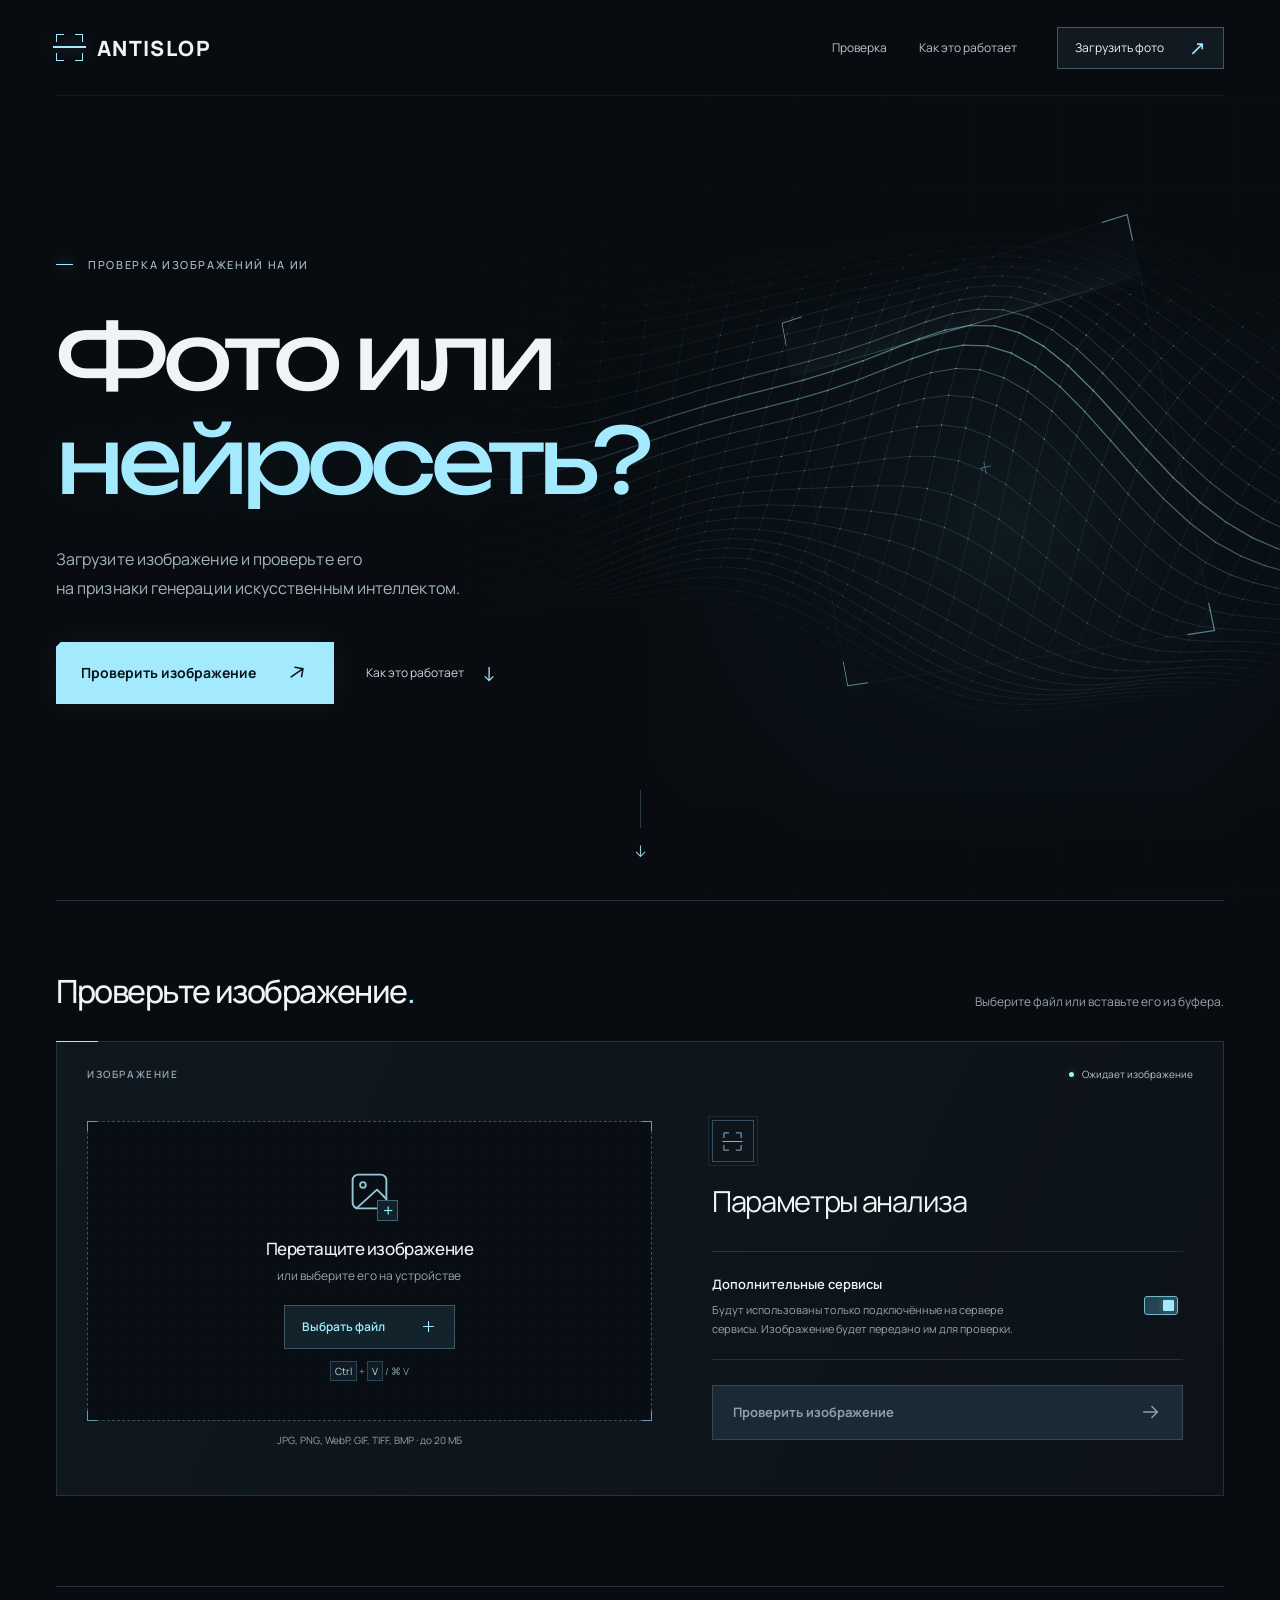
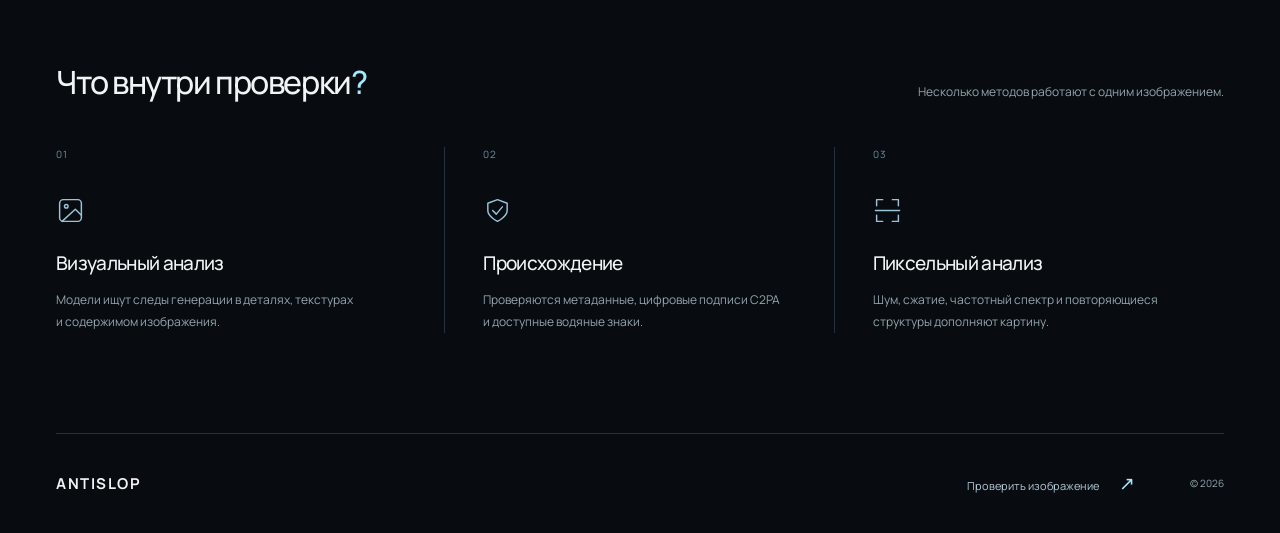
==== commit 4a813b77: "Merge llm-analysis: OAuth image analysis and macOS local inference # Conflicts: #	AGENTS.md #	README" ====
--- a/static/index.html
+++ b/static/index.html
@@ -75,6 +75,15 @@
         <div class="score-scale"><div class="score-line"><span id="probabilityFill"></span><i id="probabilityMarker" aria-hidden="true"></i></div><div class="scale-labels"><span>Меньше признаков ИИ</span><span>Больше признаков ИИ</span></div></div>
       </article>
       <section class="breakdown" aria-labelledby="breakdownTitle"><div class="breakdown-heading"><h3 id="breakdownTitle">Что показала проверка</h3></div><div id="breakdownGrid"></div></section>
+      <section id="visualAnalysis" class="visual-analysis" hidden aria-labelledby="visionTitle">
+        <h3 id="visionTitle">Что заметила модель</h3>
+        <p id="visionExplanation"></p>
+        <p class="vision-note">Области указаны моделью приблизительно. Наблюдения могут иметь другие объяснения.</p>
+        <div id="visionImageFrame" class="vision-image"><img id="visionPreview" alt="Изображение с отмеченными моделью областями"><div id="visionRegions"></div></div>
+        <div id="visionSignals" class="vision-signals"></div>
+        <ul id="visionLimitations"></ul>
+        <details><summary>JSON результата</summary><pre id="visionJson"></pre></details>
+      </section>
       <details id="reportDetails" class="report">
         <summary><span class="report-summary-copy"><svg class="icon" aria-hidden="true"><use href="#icon-scan"/></svg><span>Посмотреть подробный отчёт<small>Источники, метаданные и карты анализа</small></span></span><span class="report-plus" aria-hidden="true">+</span></summary>
         <div class="report-body">
--- a/static/app.css
+++ b/static/app.css
@@ -160,6 +160,8 @@
 .methods{padding:75px 0 100px;border-top:1px solid var(--line)}.method-list{display:grid;grid-template-columns:repeat(3,minmax(0,1fr));margin-top:45px}.method-list>article{position:relative;padding:0 38px;border-right:1px solid var(--line)}.method-list>article:first-child{padding-left:0}.method-list>article:last-child{border:0;padding-right:0}.method-number{display:block;margin-bottom:35px;color:#6d8f9f;font-size:10px;letter-spacing:.1em}.method-list .icon{color:#98c4d8;width:29px;height:29px;stroke-width:1.2;margin-bottom:20px}.method-list h3{margin:0 0 13px;font-size:19px;font-weight:500;letter-spacing:-.035em}.method-list p{max-width:300px;margin:0;font-size:12px;line-height:1.85;color:var(--muted)}
 .site-footer{display:flex;align-items:center;gap:30px;min-height:100px;border-top:1px solid var(--line)}.footer-brand{font-size:15px;font-weight:700;letter-spacing:.1em}.site-footer>a:nth-child(2){margin-left:auto;font-size:11px;color:#b6ccd9}.site-footer>a:nth-child(2)>span{margin-left:18px;color:var(--accent);font-size:19px}.site-footer>span{margin-left:25px;font-size:10px;color:var(--muted)}.site-footer a:hover{color:var(--accent)}
 .image-search-panel{margin-top:0;margin-bottom:65px;border:1px solid #355565;background:#0b141b;scroll-margin-top:25px}.search-panel-inner{display:flex;align-items:center;gap:25px;padding:22px 26px;flex-wrap:wrap}.search-panel-inner>h2{margin:0;margin-right:auto;font-size:17px;font-weight:500;letter-spacing:-.025em}.search-providers{display:flex;gap:12px}.search-providers>button{display:flex;align-items:center;justify-content:space-between;gap:32px;min-height:46px;min-width:145px;padding:11px 17px;border:1px solid #719daf;background:#17313f;color:var(--accent);font-size:13px;font-weight:600}.search-providers>button>span{font-size:20px;font-weight:400}.search-providers>button:hover:enabled{border-color:var(--accent);background:#254b5f;box-shadow:0 0 25px #a3eaff12}.search-providers>button:disabled{opacity:.4;cursor:not-allowed}.search-providers>button.is-searching{opacity:.7;cursor:progress}.image-search-info{width:100%;margin:0;color:var(--muted);font-size:11px;line-height:1.6}.image-search-status{width:100%;margin:0;color:var(--muted);font-size:11px;line-height:1.6;overflow-wrap:anywhere}.image-search-status.is-error{color:var(--danger)}#results.results{padding-bottom:24px}
+
+.visual-analysis{padding:0 0 40px;border-bottom:1px solid var(--line);margin-bottom:24px}.visual-analysis h3{margin:5px 0 12px;font-size:22px;font-weight:500;letter-spacing:-.035em}.visual-analysis p,.visual-analysis li{font-size:13px;line-height:1.6;overflow-wrap:anywhere}.vision-note{color:var(--muted);font-size:12px}.vision-image{position:relative;max-width:100%;margin:18px 0}.vision-image img{display:block;width:100%;height:auto}.vision-region{position:absolute;padding:3px;display:flex;align-items:start;justify-content:start;border:2px solid var(--danger);background:transparent;color:#fff;font-size:14px;font-weight:750;text-shadow:0 1px 3px #000,0 0 3px #000;cursor:pointer}.vision-region.active{background:rgba(255,143,143,.18);outline:2px solid #fff}.vision-signal{margin-bottom:12px;padding:14px;border:1px solid var(--line);background:var(--panel)}.vision-signal.active{border-color:var(--danger)}.vision-signal>button{padding:0;border:0;background:none;color:var(--text);text-align:left;font:inherit;font-size:14px;font-weight:650;cursor:pointer;overflow-wrap:anywhere}.visual-analysis details{margin-top:12px}.visual-analysis summary{cursor:pointer;font-size:13px}.visual-analysis pre{padding:12px;max-height:350px;overflow:auto;white-space:pre-wrap;overflow-wrap:anywhere;background:var(--panel);border:1px solid var(--line);font-size:11px}
 @media(max-width:650px){.image-search-panel{margin-bottom:38px}.search-panel-inner{gap:17px;padding:19px 16px}.search-panel-inner>h2{width:100%;font-size:16px}.search-providers{display:grid;grid-template-columns:repeat(2,minmax(0,1fr));width:100%;gap:10px}.search-providers>button{min-width:0;min-height:46px;padding:10px 13px;gap:15px;font-size:12px}.search-providers>button>span{font-size:18px}.image-search-status{font-size:11px}#results.results{padding-bottom:18px}}
 @media(min-width:1600px){.hero{min-height:820px}.hero-frame{right:12%}}
 @media(max-width:1100px){.page-width{width:calc(100% - 80px)}.site-header{gap:25px}.site-header nav{gap:22px}.hero{min-height:690px}.hero-description{font-size:15px}.hero-frame{right:6%;top:22%;width:35%}.checker-layout{gap:35px}.checker-controls{padding-inline:0}.checker-controls>h3{font-size:26px}.score-card{grid-template-columns:1fr 220px;gap:30px;padding:28px}.probability-number{gap:24px}.probability-number strong{font-size:88px}.breakdown{gap:35px}.method-list>article{padding-inline:27px}.method-list h3{font-size:17px}.section-heading h2{font-size:29px}}
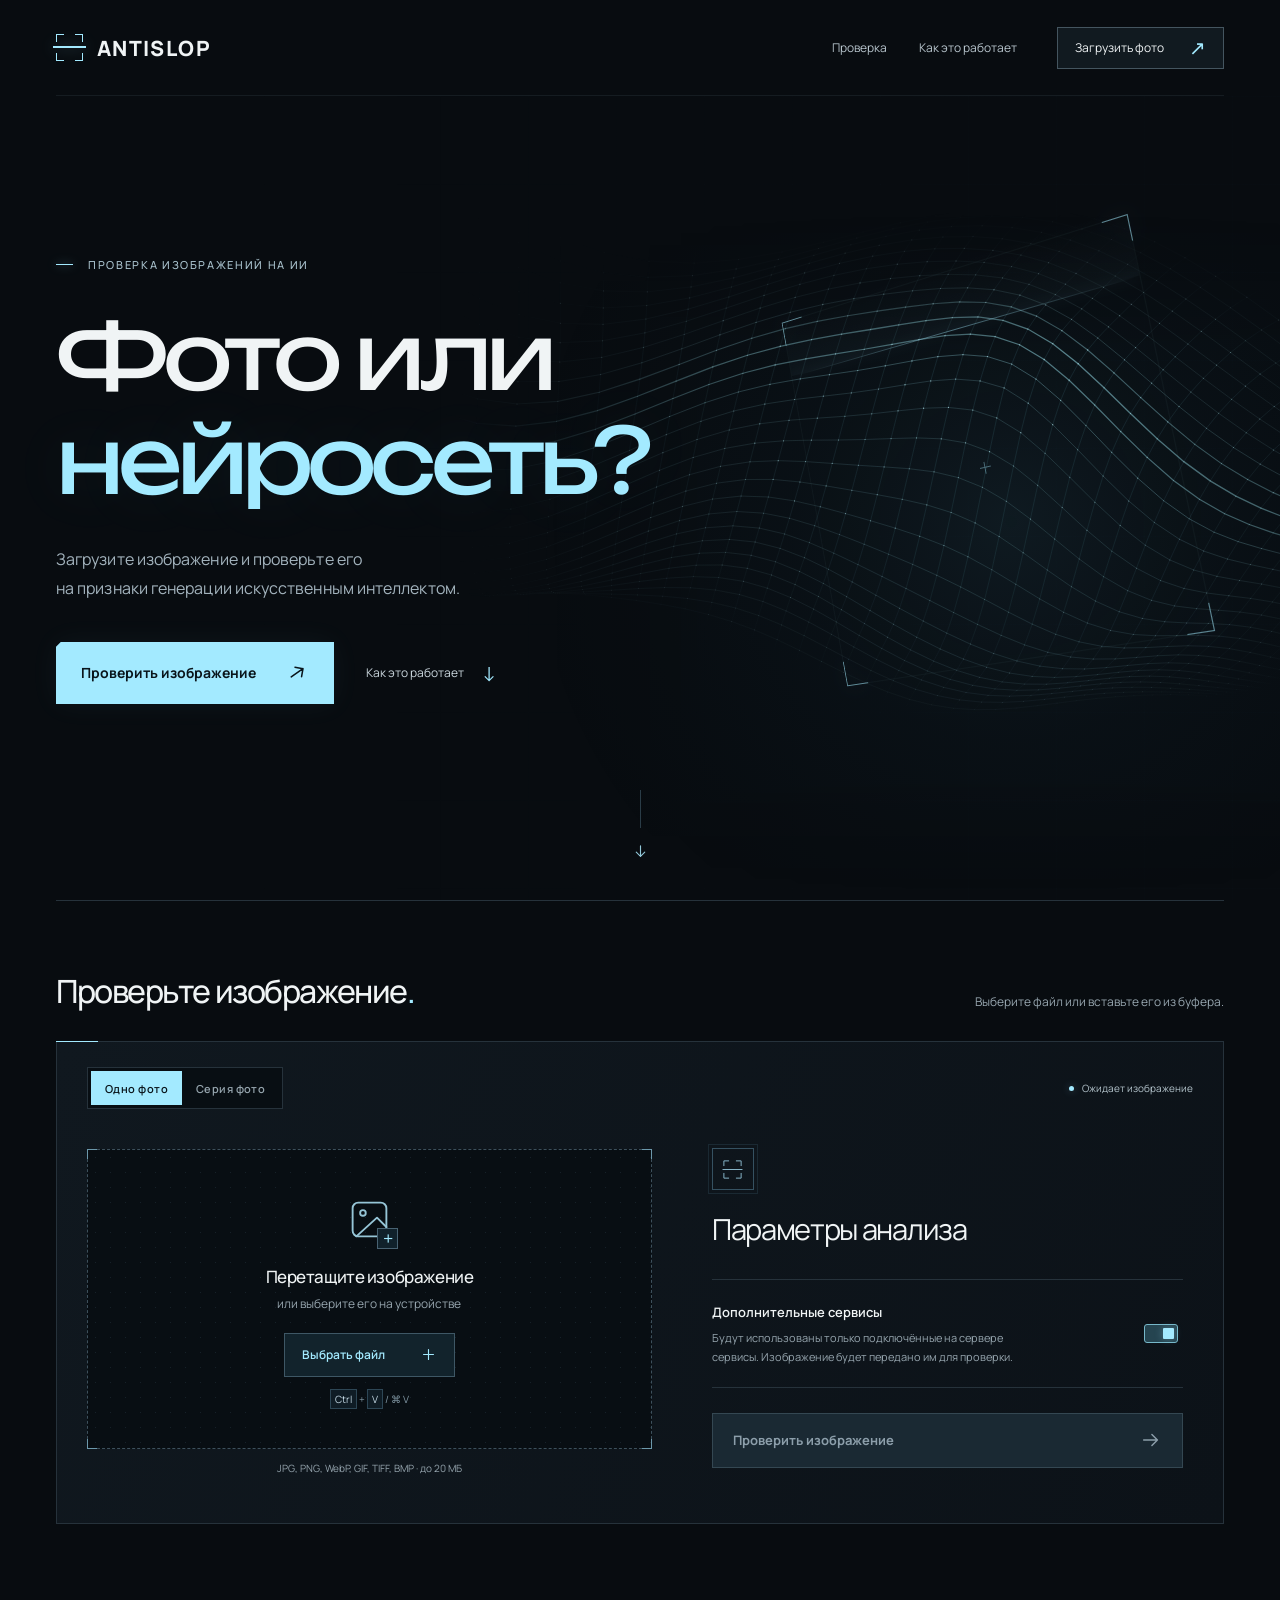
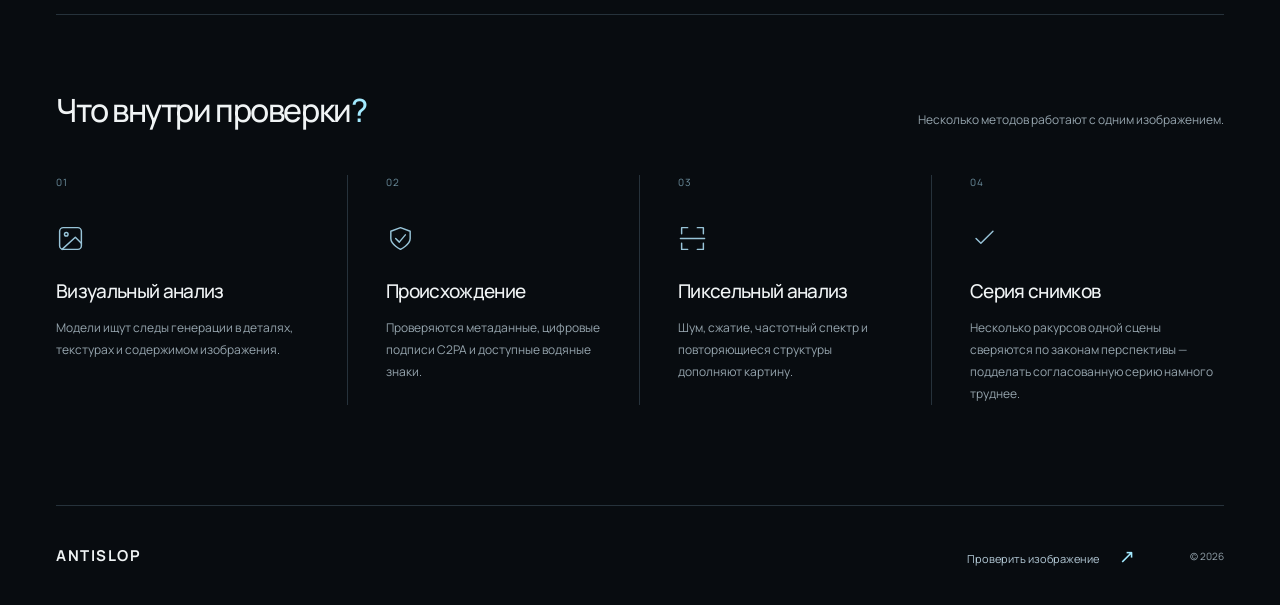
==== commit eb0fcc43: "Merge feature/series-analysis: анализ серии снимков и модуль оценки качества # Conflicts: #	AGENTS.m" ====
--- a/static/index.html
+++ b/static/index.html
@@ -8,8 +8,8 @@
   <title>AntiSlop — фото или нейросеть?</title>
   <link rel="icon" href="/static/favicon.svg" type="image/svg+xml">
   <link rel="preload" href="/static/fonts/unbounded-cyrillic.woff2" as="font" type="font/woff2" crossorigin>
-  <link rel="stylesheet" href="/static/app.css?v=10">
-  <script src="/static/effects.js?v=10" defer></script>
+  <link rel="stylesheet" href="/static/app.css?v=11">
+  <script src="/static/effects.js?v=11" defer></script>
 </head>
 <body data-state="idle">
   <svg class="icon-definitions" xmlns="http://www.w3.org/2000/svg" aria-hidden="true">
@@ -44,8 +44,8 @@
     <section id="checker" class="checker-section page-width" aria-labelledby="checkerTitle">
       <div class="section-heading"><h2 id="checkerTitle">Проверьте изображение<span>.</span></h2><p>Выберите файл или вставьте его из буфера.</p></div>
       <div class="checker">
-        <div class="checker-heading"><span class="eyebrow">Изображение</span><span id="analysisState" class="state-badge"><span class="status-dot"></span> Ожидает изображение</span></div>
-        <div class="checker-layout">
+        <div class="checker-heading"><div class="mode-switch" role="tablist" aria-label="Режим проверки"><button id="singleTab" class="active" type="button" role="tab" aria-selected="true">Одно фото</button><button id="seriesTab" type="button" role="tab" aria-selected="false">Серия фото</button></div><span id="analysisState" class="state-badge"><span class="status-dot"></span> Ожидает изображение</span></div>
+        <div id="singlePanel" class="checker-layout">
           <div class="upload-column">
             <div id="dropzone" class="dropzone" tabindex="0" role="button" aria-label="Выбрать изображение для проверки" aria-describedby="uploadHint">
               <input id="fileInput" type="file" accept="image/png,image/jpeg,image/webp,image/gif,image/tiff,image/bmp,.tif,.tiff" hidden>
@@ -63,6 +63,29 @@
             <div id="uploadError" class="upload-error" role="alert" hidden></div>
             <div id="analyzeStatus" class="analyze-status" role="status" hidden><span class="progress-spinner" aria-hidden="true"></span><span id="analysisStage">Изучаем изображение…</span></div>
             <div id="providerStatus" hidden></div>
+          </div>
+        </div>
+        <div id="seriesPanel" class="checker-layout" hidden>
+          <div class="upload-column">
+            <div id="seriesDrop" class="dropzone series-drop" tabindex="0" role="button" aria-label="Добавить снимки серии" aria-describedby="seriesHint">
+              <input id="seriesInput" type="file" accept="image/png,image/jpeg,image/webp,image/gif,image/tiff,image/bmp,.tif,.tiff" multiple hidden>
+              <span class="frame-corner top-left" aria-hidden="true"></span><span class="frame-corner top-right" aria-hidden="true"></span><span class="frame-corner bottom-left" aria-hidden="true"></span><span class="frame-corner bottom-right" aria-hidden="true"></span>
+              <div id="seriesEmpty" class="drop-empty"><div class="upload-icon" aria-hidden="true"><svg class="icon"><use href="#icon-image"/></svg><span>+</span></div><h3>Перетащите 2–6 снимков</h3><p>одной сцены с разных ракурсов или одного человека</p><button id="seriesPick" class="pick-button" type="button">Выбрать файлы <svg class="icon" aria-hidden="true"><use href="#icon-plus"/></svg></button><small><kbd>Ctrl</kbd> + <kbd>V</kbd><span> / ⌘ V</span> добавляет снимок</small></div>
+              <div id="seriesThumbs" class="series-thumbs" hidden></div>
+            </div>
+            <p id="seriesHint" class="upload-hint">Снимки сравниваются между собой: геометрия ракурсов, метаданные, лица</p>
+          </div>
+          <div class="checker-controls">
+            <div class="check-symbol" aria-hidden="true"><svg class="icon"><use href="#icon-scan"/></svg></div>
+            <h3>Что проверяем</h3>
+            <div class="series-kind" role="radiogroup" aria-label="Что проверяем">
+              <label><input type="radio" name="seriesMode" value="scene" checked><span><b>Одна сцена</b><small>один объект или место с разных ракурсов</small></span></label>
+              <label><input type="radio" name="seriesMode" value="person"><span><b>Один человек</b><small>тот же человек в разных сценах</small></span></label>
+            </div>
+            <div class="remote-option"><div class="remote-copy"><label for="seriesRemote">Дополнительные сервисы</label><p>Каждый снимок также получат подключённые сервисы.</p></div><label class="remote-toggle"><input id="seriesRemote" type="checkbox"><span class="switch-track" aria-hidden="true"></span><span class="sr-only">Использовать внешние сервисы для серии</span></label></div>
+            <button id="seriesButton" class="primary-button" type="button" disabled><span>Проверить серию</span><svg class="icon" aria-hidden="true"><use href="#icon-arrow"/></svg></button>
+            <div id="seriesError" class="upload-error" role="alert" hidden></div>
+            <div id="seriesStatus" class="analyze-status" role="status" hidden><span class="progress-spinner" aria-hidden="true"></span><span>Сравниваем снимки…</span></div>
           </div>
         </div>
       </div>
@@ -95,6 +118,26 @@
       </details>
     </section>
 
+    <section id="seriesResults" class="results page-width" hidden aria-label="Результат проверки серии" aria-live="polite" tabindex="-1">
+      <div class="results-heading"><div><p class="eyebrow">Проверка серии</p><h2>Результат проверки</h2></div><button id="seriesNew" class="text-button" type="button">Другая серия<svg class="icon" aria-hidden="true"><use href="#icon-arrow"/></svg></button></div>
+      <article id="seriesCard" class="series-card insufficient"><strong id="seriesVerdict">—</strong><h3 id="seriesHeadline"></h3><p id="seriesMeta" class="series-meta"></p></article>
+      <div class="series-columns">
+        <section class="series-block"><h3>Что делать</h3><ul id="seriesActions" class="series-actions"></ul></section>
+        <section class="series-block"><h3>Почему</h3><div id="seriesReasons"></div></section>
+      </div>
+      <section class="series-block"><h3>Снимки</h3><div id="seriesImages" class="series-images"></div></section>
+      <section id="seriesFacesBlock" class="series-block" hidden><h3>Лица</h3><div id="seriesFaces" class="series-faces"></div><div id="seriesFacePairs"></div></section>
+      <details class="report">
+        <summary><span class="report-summary-copy"><svg class="icon" aria-hidden="true"><use href="#icon-scan"/></svg><span>Геометрия пар<small>Совпадения точек, несогласованные зоны и метаданные серии</small></span></span><span class="report-plus" aria-hidden="true">+</span></summary>
+        <div class="report-body">
+          <p class="score-basis">Зелёные линии — точки, согласованные с перспективой; красные — не согласованные. Красные клетки — детализированные участки без пары.</p>
+          <div id="seriesPairs" class="series-pairs"></div>
+          <div id="seriesExif" class="file-facts"></div>
+        </div>
+      </details>
+      <p class="series-disclaimer">Согласованность серии повышает доверие, но не доказывает подлинность: AI-видео и редакторы тоже умеют выдавать согласованные кадры.</p>
+    </section>
+
     <section id="manualSearch" class="image-search-panel page-width" hidden aria-label="Поиск по выбранной картинке" tabindex="-1">
       <div class="search-panel-inner"><h2>Поиск по картинке</h2><div class="search-providers"><button type="button" data-image-search="yandex" aria-label="Искать выбранное изображение в Яндексе в новой вкладке">Яндекс <span aria-hidden="true">↗</span></button><button type="button" data-image-search="google" aria-label="Искать выбранное изображение в Google в новой вкладке">Google <span aria-hidden="true">↗</span></button></div><p class="image-search-info">Для поиска изображение загружается в Яндекс.</p><p id="imageSearchStatus" class="image-search-status" role="status" hidden></p></div>
     </section>
@@ -105,10 +148,11 @@
         <article><span class="method-number" aria-hidden="true">01</span><svg class="icon" aria-hidden="true"><use href="#icon-image"/></svg><h3>Визуальный анализ</h3><p>Модели ищут следы генерации в деталях, текстурах и содержимом изображения.</p></article>
         <article><span class="method-number" aria-hidden="true">02</span><svg class="icon" aria-hidden="true"><use href="#icon-shield"/></svg><h3>Происхождение</h3><p>Проверяются метаданные, цифровые подписи C2PA и доступные водяные знаки.</p></article>
         <article><span class="method-number" aria-hidden="true">03</span><svg class="icon" aria-hidden="true"><use href="#icon-scan"/></svg><h3>Пиксельный анализ</h3><p>Шум, сжатие, частотный спектр и повторяющиеся структуры дополняют картину.</p></article>
+        <article><span class="method-number" aria-hidden="true">04</span><svg class="icon" aria-hidden="true"><use href="#icon-check"/></svg><h3>Серия снимков</h3><p>Несколько ракурсов одной сцены сверяются по законам перспективы — подделать согласованную серию намного труднее.</p></article>
       </div>
     </section>
   </main>
   <footer class="site-footer page-width"><a class="footer-brand" href="/">ANTISLOP</a><a href="#checker">Проверить изображение <span aria-hidden="true">↗</span></a><span>© 2026</span></footer>
-  <script src="/static/app.js?v=10"></script>
+  <script src="/static/app.js?v=11"></script>
 </body>
 </html>
--- a/static/app.css
+++ b/static/app.css
@@ -162,6 +162,31 @@
 .image-search-panel{margin-top:0;margin-bottom:65px;border:1px solid #355565;background:#0b141b;scroll-margin-top:25px}.search-panel-inner{display:flex;align-items:center;gap:25px;padding:22px 26px;flex-wrap:wrap}.search-panel-inner>h2{margin:0;margin-right:auto;font-size:17px;font-weight:500;letter-spacing:-.025em}.search-providers{display:flex;gap:12px}.search-providers>button{display:flex;align-items:center;justify-content:space-between;gap:32px;min-height:46px;min-width:145px;padding:11px 17px;border:1px solid #719daf;background:#17313f;color:var(--accent);font-size:13px;font-weight:600}.search-providers>button>span{font-size:20px;font-weight:400}.search-providers>button:hover:enabled{border-color:var(--accent);background:#254b5f;box-shadow:0 0 25px #a3eaff12}.search-providers>button:disabled{opacity:.4;cursor:not-allowed}.search-providers>button.is-searching{opacity:.7;cursor:progress}.image-search-info{width:100%;margin:0;color:var(--muted);font-size:11px;line-height:1.6}.image-search-status{width:100%;margin:0;color:var(--muted);font-size:11px;line-height:1.6;overflow-wrap:anywhere}.image-search-status.is-error{color:var(--danger)}#results.results{padding-bottom:24px}
 
 .visual-analysis{padding:0 0 40px;border-bottom:1px solid var(--line);margin-bottom:24px}.visual-analysis h3{margin:5px 0 12px;font-size:22px;font-weight:500;letter-spacing:-.035em}.visual-analysis p,.visual-analysis li{font-size:13px;line-height:1.6;overflow-wrap:anywhere}.vision-note{color:var(--muted);font-size:12px}.vision-image{position:relative;max-width:100%;margin:18px 0}.vision-image img{display:block;width:100%;height:auto}.vision-region{position:absolute;padding:3px;display:flex;align-items:start;justify-content:start;border:2px solid var(--danger);background:transparent;color:#fff;font-size:14px;font-weight:750;text-shadow:0 1px 3px #000,0 0 3px #000;cursor:pointer}.vision-region.active{background:rgba(255,143,143,.18);outline:2px solid #fff}.vision-signal{margin-bottom:12px;padding:14px;border:1px solid var(--line);background:var(--panel)}.vision-signal.active{border-color:var(--danger)}.vision-signal>button{padding:0;border:0;background:none;color:var(--text);text-align:left;font:inherit;font-size:14px;font-weight:650;cursor:pointer;overflow-wrap:anywhere}.visual-analysis details{margin-top:12px}.visual-analysis summary{cursor:pointer;font-size:13px}.visual-analysis pre{padding:12px;max-height:350px;overflow:auto;white-space:pre-wrap;overflow-wrap:anywhere;background:var(--panel);border:1px solid var(--line);font-size:11px}
+
+.method-list{grid-template-columns:repeat(4,minmax(0,1fr))}
+.mode-switch{display:inline-flex;padding:3px;border:1px solid var(--line);background:#080e13}.mode-switch>button{min-height:34px;padding:7px 14px;border:0;background:none;color:var(--muted);font-size:11px;font-weight:600;letter-spacing:.04em;cursor:pointer}.mode-switch>button.active{background:var(--accent);color:#0a151b}.mode-switch>button:not(.active):hover{color:var(--text)}
+.series-drop{min-height:300px;place-items:stretch}.series-drop .drop-empty{justify-content:center}
+.series-thumbs{position:relative;z-index:2;padding:14px;display:grid;grid-template-columns:repeat(3,minmax(0,1fr));gap:10px;align-content:start}
+.series-thumb{position:relative;aspect-ratio:4/3;overflow:hidden;border:1px solid #86c0d22a;background:#050a0e}.series-thumb img{width:100%;height:100%;object-fit:cover}
+.series-thumb .num{position:absolute;left:6px;top:6px;min-width:22px;padding:2px 6px;border:1px solid #86c0d22a;background:#08131aeb;color:#d1e3ec;font-size:10px;font-weight:700;text-align:center}
+.series-thumb .remove-button{top:6px;right:6px;width:28px;height:28px}.series-thumb .remove-button>.icon{width:14px;height:14px}
+.series-add{aspect-ratio:4/3;display:grid;place-items:center;border:1px dashed #3d505c;background:none;color:var(--muted);font-size:11px;cursor:pointer}.series-add:hover{border-color:var(--accent);color:var(--accent)}
+.scanning .series-thumb:after{content:'';position:absolute;left:0;right:0;top:0;height:2px;background:var(--accent);box-shadow:0 0 10px var(--accent),0 0 24px #a3eaff99;animation:seriesScan 1.6s linear infinite}
+@keyframes seriesScan{from{top:0}to{top:calc(100% - 2px)}}
+.series-kind{display:grid;gap:8px;margin:0 0 22px}.series-kind label{cursor:pointer}.series-kind input{position:absolute;opacity:0;pointer-events:none}.series-kind span{display:block;padding:13px 16px;border:1px solid var(--line);background:#080e13}.series-kind b{display:block;font-size:13px;font-weight:600}.series-kind small{color:var(--muted);font-size:11px;line-height:1.6}.series-kind input:checked+span{border-color:var(--accent);box-shadow:inset 3px 0 0 var(--accent)}.series-kind input:focus-visible+span{outline:2px solid var(--accent);outline-offset:2px}
+.series-card{--tone:var(--muted);position:relative;padding:34px 36px;border:1px solid var(--line);background:var(--panel)}.series-card:before{position:absolute;content:'';top:-1px;left:-1px;width:55px;height:1px;background:var(--tone)}.series-card.consistent{--tone:var(--good)}.series-card.inconsistent{--tone:var(--danger)}
+.series-card strong{display:block;color:var(--tone);font-family:Unbounded,Manrope,sans-serif;font-size:clamp(30px,5vw,54px);font-weight:500;line-height:1.05;letter-spacing:-.05em}.series-card h3{margin:14px 0 0;font-size:17px;font-weight:500}.series-meta{margin:8px 0 0;color:var(--muted);font-size:11px}
+.series-columns{display:grid;grid-template-columns:1fr 1fr;gap:0 55px}
+.series-block{padding:34px 0 6px}.series-block>h3{margin:0 0 14px;font-size:20px;font-weight:500;letter-spacing:-.035em}
+.series-actions{margin:0;padding:0;list-style:none}.series-actions li{position:relative;padding:13px 0 13px 26px;border-bottom:1px solid var(--line);font-size:13px;line-height:1.65}.series-actions li:before{content:'→';position:absolute;left:0;color:var(--accent)}
+.reason{display:grid;grid-template-columns:10px 1fr;gap:12px;padding:13px 0;border-bottom:1px solid var(--line)}.reason-dot{width:7px;height:7px;margin-top:6px;border-radius:50%;background:#61717b}.reason.pos .reason-dot{background:var(--good)}.reason.neg .reason-dot{background:var(--danger)}.reason b{display:block;font-size:13px;font-weight:500}.reason.strong b{font-weight:700}.reason p{margin:4px 0 0;color:var(--muted);font-size:11px;line-height:1.7;overflow-wrap:anywhere}
+.series-images{display:grid;grid-template-columns:repeat(auto-fill,minmax(150px,1fr));gap:12px}.series-image{margin:0}.series-image img{width:100%;aspect-ratio:4/3;object-fit:cover;border:1px solid var(--line);background:#050a0e}.series-image figcaption{display:flex;justify-content:space-between;gap:8px;margin-top:7px;font-size:11px}.series-image figcaption span{overflow:hidden;color:var(--muted);white-space:nowrap;text-overflow:ellipsis}.series-image figcaption b{font-weight:600}.series-image figcaption b.high{color:var(--danger)}
+.series-faces{display:flex;flex-wrap:wrap;gap:12px;margin-bottom:8px}.series-faces figure{margin:0;text-align:center}.series-faces img{width:88px;height:88px;object-fit:cover;border:1px solid var(--line)}.series-faces figcaption{margin-top:4px;color:var(--muted);font-size:10px}
+.face-pair{display:flex;flex-wrap:wrap;justify-content:space-between;gap:6px 18px;padding:12px 0;border-bottom:1px solid var(--line);font-size:12px}.face-pair b{font-weight:500}.face-pair span{color:var(--muted)}
+.series-pairs{display:grid;gap:16px;margin-bottom:18px}.series-pair{padding:16px;border:1px solid var(--line);background:#0b131a}.series-pair-top{display:flex;flex-wrap:wrap;align-items:baseline;justify-content:space-between;gap:8px;margin-bottom:8px}.series-pair-top b{font-size:13px;font-weight:600}
+.chip{padding:3px 8px;border:1px solid var(--line);color:var(--muted);font-size:10px;font-weight:600;letter-spacing:.04em}.chip.consistent_3d{border-color:var(--good);color:var(--good)}.chip.inconsistent{border-color:var(--danger);color:var(--danger)}.chip.planar,.chip.weak{border-color:var(--amber);color:var(--amber)}
+.series-pair p{margin:0 0 10px;color:var(--muted);font-size:11px;line-height:1.7}.series-pair img{display:block;width:100%}.series-pair dl{display:flex;flex-wrap:wrap;gap:4px 16px;margin:10px 0 0;color:var(--muted);font-size:11px}.series-pair dt,.series-pair dd{display:inline}.series-pair dd{margin:0 0 0 4px;color:var(--text);font-weight:600}
+.series-disclaimer{margin:22px 0 0;color:var(--muted);font-size:11px;line-height:1.7;text-align:center}
 @media(max-width:650px){.image-search-panel{margin-bottom:38px}.search-panel-inner{gap:17px;padding:19px 16px}.search-panel-inner>h2{width:100%;font-size:16px}.search-providers{display:grid;grid-template-columns:repeat(2,minmax(0,1fr));width:100%;gap:10px}.search-providers>button{min-width:0;min-height:46px;padding:10px 13px;gap:15px;font-size:12px}.search-providers>button>span{font-size:18px}.image-search-status{font-size:11px}#results.results{padding-bottom:18px}}
 @media(min-width:1600px){.hero{min-height:820px}.hero-frame{right:12%}}
 @media(max-width:1100px){.page-width{width:calc(100% - 80px)}.site-header{gap:25px}.site-header nav{gap:22px}.hero{min-height:690px}.hero-description{font-size:15px}.hero-frame{right:6%;top:22%;width:35%}.checker-layout{gap:35px}.checker-controls{padding-inline:0}.checker-controls>h3{font-size:26px}.score-card{grid-template-columns:1fr 220px;gap:30px;padding:28px}.probability-number{gap:24px}.probability-number strong{font-size:88px}.breakdown{gap:35px}.method-list>article{padding-inline:27px}.method-list h3{font-size:17px}.section-heading h2{font-size:29px}}
@@ -169,3 +194,6 @@
 @media(max-width:650px){.page-width{width:calc(100% - 40px)}.site-header{height:76px;gap:15px}.wordmark{font-size:16px;gap:10px;letter-spacing:.06em}.brand-symbol{width:23px;height:23px}.brand-symbol b{top:10px}.site-header nav{display:none}.nav-cta{margin-left:auto;min-height:38px;font-size:10px;padding:8px 12px;gap:14px}.nav-cta>span{font-size:18px}.hero{min-height:670px;height:calc(100svh - 76px);max-height:850px;align-items:start}.hero-content{padding-block:74px 160px}.hero-kicker{margin-bottom:27px;font-size:9px;letter-spacing:.12em;padding-left:26px}.hero-kicker:before{width:15px;top:6px}h1{font-size:clamp(33px,10.5vw,62px);line-height:1.24;letter-spacing:-.067em}.hero-description{max-width:350px;margin-top:25px;font-size:13px;line-height:1.8}.desktop-break{display:none}.hero-actions{flex-direction:column;align-items:start;gap:13px;margin-top:29px}.cta-button{min-height:58px;font-size:13px;gap:32px;padding-inline:20px}.hero-how{font-size:11px;gap:15px}.hero-frame{width:63%;top:52%;right:4%;opacity:.65;max-width:330px}.hero-scroll{bottom:20px;gap:8px}.hero-scroll>span{height:25px}.hero-scroll>.icon{width:15px;height:15px}.checker-section{padding:44px 0 50px}.section-heading{margin-bottom:24px;gap:12px}.section-heading h2{font-size:25px;letter-spacing:-.05em}.section-heading>p{font-size:11px}.checker{padding:18px}.checker-heading{gap:10px;margin-bottom:18px}.eyebrow{font-size:9px;letter-spacing:.12em}.state-badge{font-size:9px;gap:6px}.checker-layout{grid-template-columns:1fr;gap:24px}.dropzone{min-height:285px}.drop-empty{padding:28px 10px}.drop-empty h3{font-size:16px}.drop-empty p{font-size:11px}.upload-icon{margin-bottom:16px}.pick-button{font-size:12px}.upload-hint{font-size:9px}.checker-controls{padding:0}.check-symbol{display:none}.checker-controls>h3{margin-bottom:18px;font-size:22px}.checker-controls>h3>br{display:none}.remote-copy>label{font-size:13px}.remote-copy p{font-size:11px}.remote-option{padding-block:16px;margin-bottom:20px}.primary-button{font-size:13px;min-height:54px;padding-inline:17px}.upload-error{font-size:11px}.results{padding:38px 0 45px}.results-heading{align-items:start;gap:15px;margin-bottom:22px}.results-heading h2{font-size:25px;line-height:1.25}.text-button{font-size:10px;gap:6px;white-space:nowrap;padding:0}.text-button>.icon{width:17px;height:17px}.score-card{grid-template-columns:1fr;padding:25px 20px;gap:22px}.result-image-wrap{grid-row:2;height:180px;min-height:0}.probability-number strong{font-size:84px}.probability-number{gap:20px}.probability-number>span{font-size:11px}.score-content h3{font-size:22px}.score-content>p{font-size:11px}.score-content .result-sources{font-size:10px}.result-image-tag{left:auto;right:10px}.scale-labels{font-size:8px}.breakdown{grid-template-columns:1fr;gap:20px;padding-block:28px}.breakdown-heading h3{font-size:21px;margin-top:0}.metric{padding-left:29px}.metric-title{font-size:12px}.metric-note{font-size:10px}.metric-main strong{font-size:20px}.metric-main strong.missing{font-size:10px}.report>summary{padding:18px 15px;min-height:78px;gap:12px}.report-summary-copy{font-size:11px;gap:10px}.report-summary-copy small{font-size:9px}.report-summary-copy>.icon{width:19px;height:19px}.report-body{padding:0 12px 12px}.report-grid{grid-template-columns:1fr}.report-grid>section,.report-section{padding:15px}.report-heading{flex-direction:column;align-items:start;gap:7px}.report-heading>span{max-width:none;text-align:left}.api-results{grid-template-columns:1fr}.forensic-details{grid-template-columns:1fr}.forensic-signal{padding:11px}.methods{padding:42px 0 50px}.method-list{grid-template-columns:1fr;margin-top:30px;gap:27px}.method-list>article,.method-list>article:first-child,.method-list>article:last-child{display:grid;grid-template-columns:32px 1fr;padding:0 0 27px;border-right:0;border-bottom:1px solid var(--line);gap:10px 15px}.method-list>article:last-child{padding-bottom:0;border-bottom:0}.method-number{grid-column:1;grid-row:1;margin:3px 0 0}.method-list .icon{display:none}.method-list h3{grid-column:2;margin:0;font-size:18px}.method-list p{grid-column:2;max-width:none;font-size:12px}.site-footer{min-height:100px;gap:18px;flex-wrap:wrap;padding-block:24px}.footer-brand{font-size:13px}.site-footer>a:nth-child(2){font-size:10px}.site-footer>span{width:100%;margin:0;font-size:9px}}
 @media(max-width:370px){.page-width{width:calc(100% - 32px)}.wordmark{font-size:14px}.nav-cta{font-size:9px;padding-inline:10px;gap:10px}.hero-content{padding-top:65px}h1{font-size:33px}.hero-description{font-size:12px}.hero{min-height:650px}.hero-frame{top:56%}.cta-button{font-size:12px;padding-inline:17px;gap:25px}.checker{padding:14px}.section-heading h2{font-size:23px}.results-heading{flex-wrap:wrap}.probability-number strong{font-size:73px}.probability-number>span{font-size:10px}.probability-number{gap:15px;flex-wrap:wrap}}
 @media(prefers-reduced-motion:reduce){html{scroll-behavior:auto}*,*:before,*:after{animation:none!important;transition:none!important}.scanning .scan-line{top:50%;opacity:1}.hero-sweep{top:50%}}
+
+@media(max-width:1100px){.method-list{grid-template-columns:repeat(2,minmax(0,1fr));gap:35px 0}.method-list>article:nth-child(2){border-right:0;padding-right:0}.method-list>article:nth-child(3){padding-left:0}}
+@media(max-width:650px){.method-list{grid-template-columns:1fr}.series-thumbs{grid-template-columns:repeat(2,minmax(0,1fr))}.series-columns{grid-template-columns:1fr}.series-card{padding:24px 20px}.series-images{grid-template-columns:repeat(2,minmax(0,1fr))}.mode-switch>button{padding-inline:10px}.checker-heading{flex-wrap:wrap}}
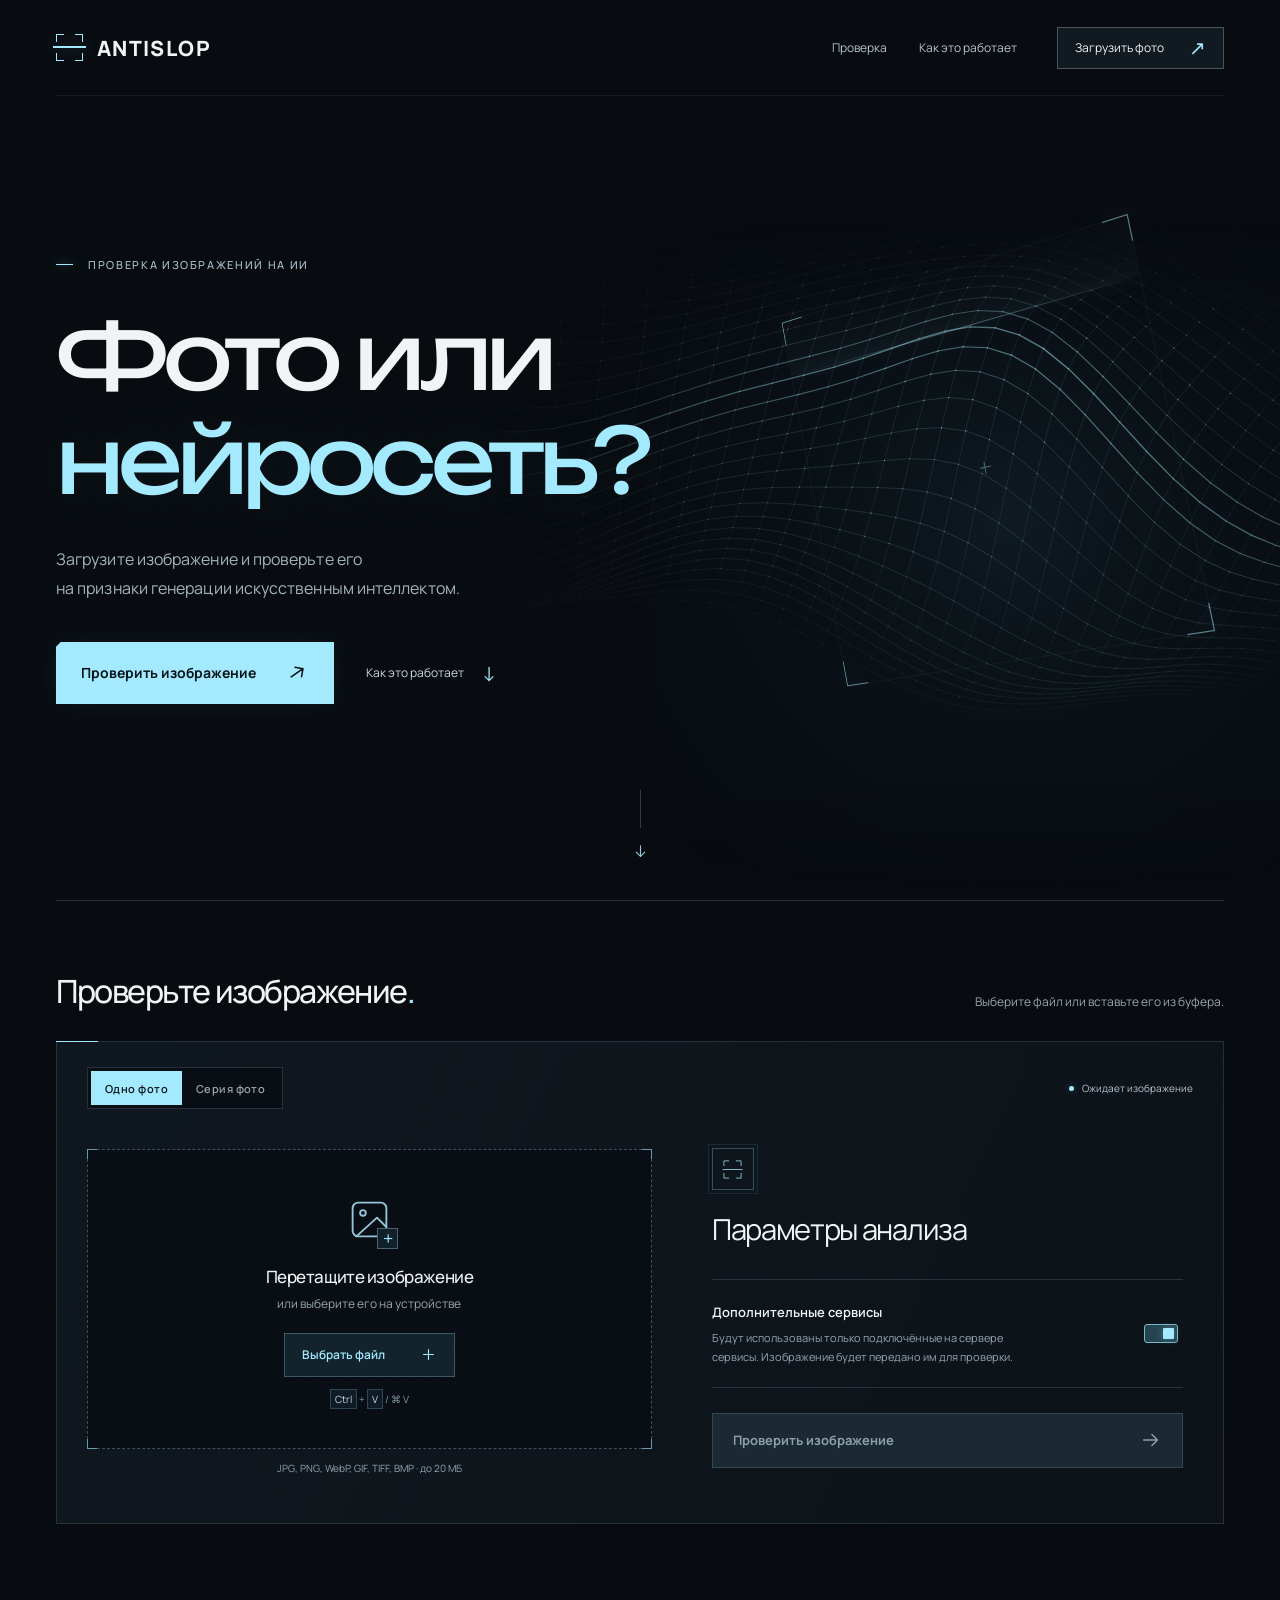
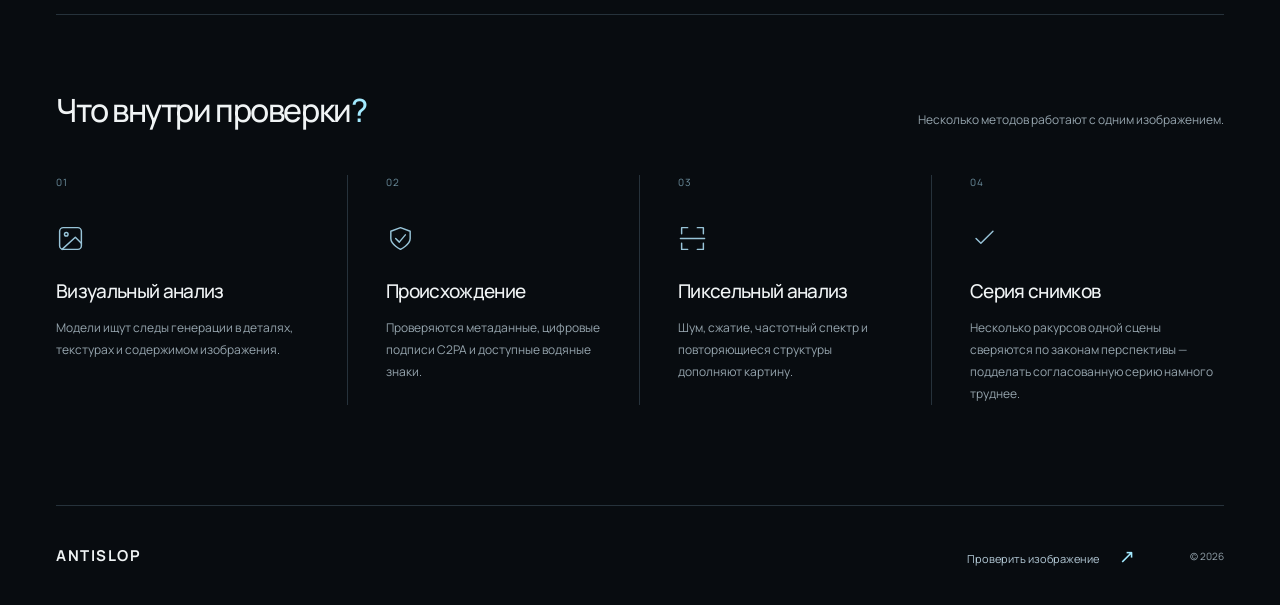
==== commit 0a21aecb: "Add saved report links, PDF export, and clearer series results" ====
--- a/static/index.html
+++ b/static/index.html
@@ -8,8 +8,8 @@
   <title>AntiSlop — фото или нейросеть?</title>
   <link rel="icon" href="/static/favicon.svg" type="image/svg+xml">
   <link rel="preload" href="/static/fonts/unbounded-cyrillic.woff2" as="font" type="font/woff2" crossorigin>
-  <link rel="stylesheet" href="/static/app.css?v=11">
-  <script src="/static/effects.js?v=11" defer></script>
+  <link rel="stylesheet" href="/static/app.css?v=15">
+  <script src="/static/effects.js?v=15" defer></script>
 </head>
 <body data-state="idle">
   <svg class="icon-definitions" xmlns="http://www.w3.org/2000/svg" aria-hidden="true">
@@ -20,6 +20,8 @@
     <symbol id="icon-close" viewBox="0 0 24 24"><path d="m6 6 12 12M6 18 18 6"/></symbol>
     <symbol id="icon-plus" viewBox="0 0 24 24"><path d="M12 5v14M5 12h14"/></symbol>
     <symbol id="icon-check" viewBox="0 0 24 24"><path d="m5 12 4 4L19 6"/></symbol>
+    <symbol id="icon-share" viewBox="0 0 24 24"><circle cx="18" cy="5" r="3"/><circle cx="6" cy="12" r="3"/><circle cx="18" cy="19" r="3"/><path d="m8.6 10.5 6.8-4m-6.8 7 6.8 4"/></symbol>
+    <symbol id="icon-download" viewBox="0 0 24 24"><path d="M12 3v12m-5-5 5 5 5-5M4 16v5h16v-5"/></symbol>
   </svg>
   <a class="skip-link" href="#checker">Перейти к проверке</a>
   <header class="site-header page-width">
@@ -91,7 +93,8 @@
       </div>
     </section>
     <section id="results" class="results page-width" hidden aria-label="Результат проверки" aria-live="polite" tabindex="-1">
-      <div class="results-heading"><div><p id="resultEyebrow" class="eyebrow">Проверка завершена</p><h2>Результат проверки</h2></div><button id="newCheck" class="text-button" type="button">Проверить другое<svg class="icon" aria-hidden="true"><use href="#icon-arrow"/></svg></button></div>
+      <div class="results-heading"><div><p id="resultEyebrow" class="eyebrow">Проверка завершена</p><h2>Результат проверки</h2></div><div class="result-actions"><button class="share-button" type="button" data-share-result="single" aria-label="Создать и скопировать ссылку на отчёт" disabled><svg class="icon" aria-hidden="true"><use href="#icon-share"/></svg><span>Поделиться</span></button><a class="share-button pdf-button is-disabled" data-download-pdf="single" aria-label="Скачать PDF-отчёт" aria-disabled="true" tabindex="-1" download><svg class="icon" aria-hidden="true"><use href="#icon-download"/></svg><span>Скачать PDF</span></a><button id="newCheck" class="text-button" type="button">Проверить другое<svg class="icon" aria-hidden="true"><use href="#icon-arrow"/></svg></button></div></div>
+      <div id="shareStatus" class="share-status" role="status" hidden></div>
       <article id="scoreCard" class="score-card unknown">
         <div class="score-content"><span id="resultLabel" class="result-label">Результат проверки</span><div class="probability-number"><strong id="probabilityValue">—</strong><span>вероятность<br>генерации ИИ</span></div><h3 id="resultHeadline"></h3><p id="resultSummary"></p><p id="resultSources" class="result-sources"></p></div>
         <div class="result-image-wrap"><img id="resultPreview" alt="Проверенное изображение"></div>
@@ -119,8 +122,10 @@
     </section>
 
     <section id="seriesResults" class="results page-width" hidden aria-label="Результат проверки серии" aria-live="polite" tabindex="-1">
-      <div class="results-heading"><div><p class="eyebrow">Проверка серии</p><h2>Результат проверки</h2></div><button id="seriesNew" class="text-button" type="button">Другая серия<svg class="icon" aria-hidden="true"><use href="#icon-arrow"/></svg></button></div>
-      <article id="seriesCard" class="series-card insufficient"><strong id="seriesVerdict">—</strong><h3 id="seriesHeadline"></h3><p id="seriesMeta" class="series-meta"></p></article>
+      <div class="results-heading"><div><p class="eyebrow">Проверка серии</p><h2>Результат проверки</h2></div><div class="result-actions"><button class="share-button" type="button" data-share-result="series" aria-label="Создать и скопировать ссылку на отчёт серии" disabled><svg class="icon" aria-hidden="true"><use href="#icon-share"/></svg><span>Поделиться</span></button><a class="share-button pdf-button is-disabled" data-download-pdf="series" aria-label="Скачать PDF-отчёт серии" aria-disabled="true" tabindex="-1" download><svg class="icon" aria-hidden="true"><use href="#icon-download"/></svg><span>Скачать PDF</span></a><button id="seriesNew" class="text-button" type="button">Другая серия<svg class="icon" aria-hidden="true"><use href="#icon-arrow"/></svg></button></div></div>
+      <div id="seriesShareStatus" class="share-status" role="status" hidden></div>
+      <article id="seriesCard" class="series-card insufficient"><strong id="seriesVerdict">—</strong><h3 id="seriesHeadline"></h3><p id="seriesDetail" class="series-detail" hidden></p><p id="seriesMeta" class="series-meta"></p></article>
+      <section id="seriesAiAssessment" class="series-ai-assessment" aria-label="Признаки ИИ на отдельных снимках" hidden><h3>Признаки ИИ на отдельных снимках</h3><strong id="seriesAiHeadline"></strong><p id="seriesAiDetail"></p><p id="seriesAiCoverage" class="series-meta" hidden></p></section>
       <div class="series-columns">
         <section class="series-block"><h3>Что делать</h3><ul id="seriesActions" class="series-actions"></ul></section>
         <section class="series-block"><h3>Почему</h3><div id="seriesReasons"></div></section>
@@ -153,6 +158,6 @@
     </section>
   </main>
   <footer class="site-footer page-width"><a class="footer-brand" href="/">ANTISLOP</a><a href="#checker">Проверить изображение <span aria-hidden="true">↗</span></a><span>© 2026</span></footer>
-  <script src="/static/app.js?v=11"></script>
+  <script src="/static/app.js?v=15"></script>
 </body>
 </html>
--- a/static/app.css
+++ b/static/app.css
@@ -142,6 +142,7 @@
 .results{padding:55px 0 75px;border-top:1px solid var(--line);outline:none;scroll-margin-top:25px;animation:entrance .5s both}
 .results-heading{display:flex;align-items:end;justify-content:space-between;gap:25px;margin-bottom:28px}.results-heading h2{margin:12px 0 0;font-size:32px;font-weight:500;letter-spacing:-.04em}
 .text-button{display:flex;align-items:center;gap:14px;min-height:44px;padding:10px 0 10px 12px;border:0;background:none;font-size:12px;color:var(--accent)}.text-button>.icon{width:20px;height:20px}.text-button:hover{color:#e6faff}
+.results-heading>div:first-child{min-width:0}.result-actions{display:flex;align-items:center;justify-content:flex-end;flex-wrap:wrap;flex:0 1 auto;max-width:60%;gap:12px 18px}.share-button{display:inline-flex;align-items:center;justify-content:center;gap:9px;min-height:44px;padding:10px 14px;border:1px solid var(--line);background:transparent;color:var(--accent);font-size:12px;font-weight:600;cursor:pointer;white-space:nowrap}.share-button>.icon{width:17px;height:17px}.share-button:hover{border-color:var(--accent);background:#a3eaff09}.share-button:disabled,.share-button.is-disabled{cursor:not-allowed;opacity:.55}.share-status{margin:-12px 0 24px;padding:15px 18px;border:1px solid var(--line);background:var(--panel);color:var(--muted);font-size:12px;line-height:1.75;overflow-wrap:anywhere}.share-status.is-error{color:var(--danger)}.share-feedback,.share-help{display:block}.share-url{display:block;width:fit-content;max-width:100%;margin-top:7px;color:var(--accent);text-decoration:underline;text-underline-offset:3px;overflow-wrap:anywhere}.share-help{margin-top:8px;font-size:11px}.share-url-field{display:block;width:100%;min-height:44px;margin-top:10px;padding:10px 12px;border:1px solid var(--line);background:var(--bg);color:var(--text);font:13px/1.5 Manrope,system-ui,sans-serif}.share-url-field:focus-visible{border-color:var(--accent);outline:2px solid var(--accent);outline-offset:2px}
 .score-card{--tone:var(--muted);position:relative;display:grid;grid-template-columns:1fr 260px;gap:30px 50px;padding:36px;border:1px solid var(--line);background:var(--panel)}
 .score-card:before{position:absolute;content:'';top:-1px;left:-1px;width:55px;height:1px;background:var(--tone)}.score-card.high{--tone:var(--danger)}.score-card.low{--tone:var(--good)}.score-card.mid{--tone:var(--amber)}
 .score-content{min-width:0;align-self:center}.result-label{display:inline-flex;align-items:center;gap:7px;color:var(--tone);font-size:11px;font-weight:600}.result-label:before{content:'';width:5px;height:5px;background:var(--tone)}
@@ -174,8 +175,10 @@
 .scanning .series-thumb:after{content:'';position:absolute;left:0;right:0;top:0;height:2px;background:var(--accent);box-shadow:0 0 10px var(--accent),0 0 24px #a3eaff99;animation:seriesScan 1.6s linear infinite}
 @keyframes seriesScan{from{top:0}to{top:calc(100% - 2px)}}
 .series-kind{display:grid;gap:8px;margin:0 0 22px}.series-kind label{cursor:pointer}.series-kind input{position:absolute;opacity:0;pointer-events:none}.series-kind span{display:block;padding:13px 16px;border:1px solid var(--line);background:#080e13}.series-kind b{display:block;font-size:13px;font-weight:600}.series-kind small{color:var(--muted);font-size:11px;line-height:1.6}.series-kind input:checked+span{border-color:var(--accent);box-shadow:inset 3px 0 0 var(--accent)}.series-kind input:focus-visible+span{outline:2px solid var(--accent);outline-offset:2px}
-.series-card{--tone:var(--muted);position:relative;padding:34px 36px;border:1px solid var(--line);background:var(--panel)}.series-card:before{position:absolute;content:'';top:-1px;left:-1px;width:55px;height:1px;background:var(--tone)}.series-card.consistent{--tone:var(--good)}.series-card.inconsistent{--tone:var(--danger)}
-.series-card strong{display:block;color:var(--tone);font-family:Unbounded,Manrope,sans-serif;font-size:clamp(30px,5vw,54px);font-weight:500;line-height:1.05;letter-spacing:-.05em}.series-card h3{margin:14px 0 0;font-size:17px;font-weight:500}.series-meta{margin:8px 0 0;color:var(--muted);font-size:11px}
+.series-card{--tone:var(--muted);position:relative;min-width:0;padding:34px 36px;border:1px solid var(--line);background:var(--panel)}.series-card:before{position:absolute;content:'';top:-1px;left:-1px;width:55px;height:1px;background:var(--tone)}.series-card.consistent{--tone:var(--good)}.series-card.inconsistent{--tone:var(--danger)}
+.series-card strong{display:block;color:var(--tone);font-family:Unbounded,Manrope,sans-serif;font-size:clamp(30px,5vw,54px);font-weight:500;line-height:1.12;letter-spacing:-.05em;overflow-wrap:anywhere}.series-card h3{margin:14px 0 0;font-size:17px;font-weight:500}.series-detail{max-width:780px;margin:12px 0 0;font-size:13px;line-height:1.75;overflow-wrap:anywhere}.series-meta{margin:8px 0 0;color:var(--muted);font-size:11px;line-height:1.7;overflow-wrap:anywhere}
+.series-ai-assessment{--tone:var(--text);margin-top:14px;padding:20px 24px;border:1px solid var(--line);border-left:2px solid var(--tone);background:var(--panel)}.series-ai-assessment.flagged{--tone:var(--amber)}.series-ai-assessment.unavailable{--tone:var(--muted)}.series-ai-assessment h3{margin:0 0 8px;color:var(--muted);font-size:11px;font-weight:500}.series-ai-assessment strong{display:block;color:var(--tone);font-size:15px;font-weight:600;overflow-wrap:anywhere}.series-ai-assessment p{margin:7px 0 0;color:var(--muted);font-size:12px;line-height:1.75;overflow-wrap:anywhere}
+.series-kind input:disabled+span{cursor:wait;opacity:.6}.mode-switch>button:disabled,.series-add:disabled,.series-thumb button:disabled{cursor:wait;opacity:.5}.series-drop[aria-disabled="true"]{cursor:wait}
 .series-columns{display:grid;grid-template-columns:1fr 1fr;gap:0 55px}
 .series-block{padding:34px 0 6px}.series-block>h3{margin:0 0 14px;font-size:20px;font-weight:500;letter-spacing:-.035em}
 .series-actions{margin:0;padding:0;list-style:none}.series-actions li{position:relative;padding:13px 0 13px 26px;border-bottom:1px solid var(--line);font-size:13px;line-height:1.65}.series-actions li:before{content:'→';position:absolute;left:0;color:var(--accent)}
@@ -197,3 +200,4 @@
 
 @media(max-width:1100px){.method-list{grid-template-columns:repeat(2,minmax(0,1fr));gap:35px 0}.method-list>article:nth-child(2){border-right:0;padding-right:0}.method-list>article:nth-child(3){padding-left:0}}
 @media(max-width:650px){.method-list{grid-template-columns:1fr}.series-thumbs{grid-template-columns:repeat(2,minmax(0,1fr))}.series-columns{grid-template-columns:1fr}.series-card{padding:24px 20px}.series-images{grid-template-columns:repeat(2,minmax(0,1fr))}.mode-switch>button{padding-inline:10px}.checker-heading{flex-wrap:wrap}}
+@media(max-width:650px){.results-heading{flex-direction:column;align-items:stretch}.result-actions{display:grid;grid-template-columns:repeat(2,minmax(0,1fr));width:100%;max-width:none;gap:10px}.result-actions .share-button{min-width:0;padding:10px;font-size:11px;white-space:normal;text-align:center}.result-actions .share-button>span{min-width:0;overflow-wrap:anywhere}.result-actions .text-button{grid-column:1/-1;min-height:36px;padding:4px 0}.share-status{margin-top:-8px;padding:13px;font-size:11px}}
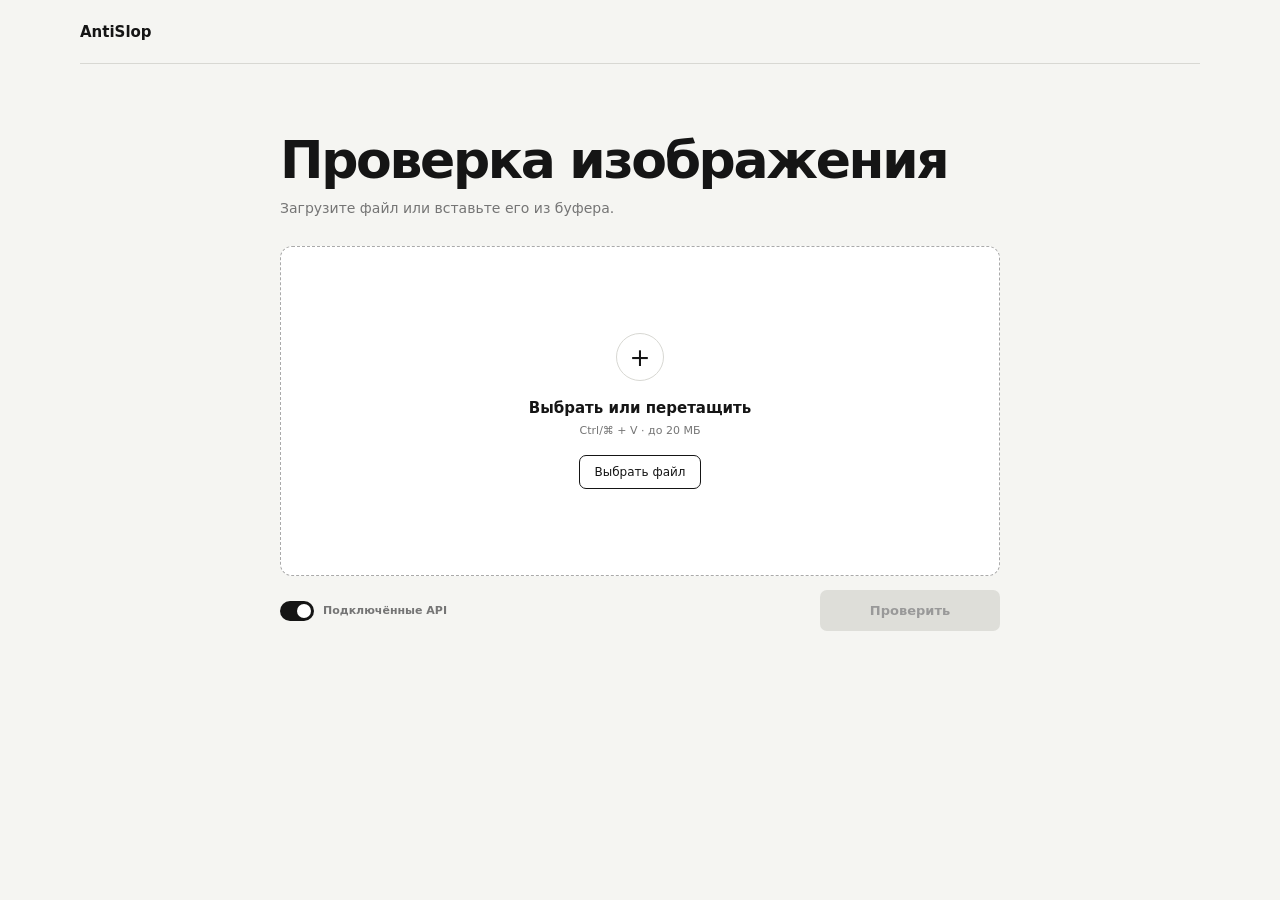
==== commit 803711a5: "Enhance C2PA validation and provenance checks for generative sources" ====
--- a/static/index.html
+++ b/static/index.html
@@ -3,161 +3,123 @@
 <head>
   <meta charset="UTF-8">
   <meta name="viewport" content="width=device-width, initial-scale=1.0">
-  <meta name="theme-color" content="#080c10">
-  <meta name="description" content="Фото или нейросеть? Проверьте изображение с помощью AntiSlop: визуальный анализ, цифровые подписи и поиск следов генерации.">
-  <title>AntiSlop — фото или нейросеть?</title>
-  <link rel="icon" href="/static/favicon.svg" type="image/svg+xml">
-  <link rel="preload" href="/static/fonts/unbounded-cyrillic.woff2" as="font" type="font/woff2" crossorigin>
-  <link rel="stylesheet" href="/static/app.css?v=15">
-  <script src="/static/effects.js?v=15" defer></script>
+  <meta name="description" content="Проверка изображения на признаки генерации ИИ">
+  <title>AntiSlop</title>
+  <link rel="stylesheet" href="/static/app.css?v=11">
 </head>
-<body data-state="idle">
-  <svg class="icon-definitions" xmlns="http://www.w3.org/2000/svg" aria-hidden="true">
-    <symbol id="icon-arrow" viewBox="0 0 24 24"><path d="M4 12h15m-6-6 6 6-6 6"/></symbol>
-    <symbol id="icon-image" viewBox="0 0 24 24"><rect x="3" y="3" width="18" height="18" rx="3"/><circle cx="8.5" cy="8.5" r="1.5"/><path d="m21 16-5-5L5 21"/></symbol>
-    <symbol id="icon-shield" viewBox="0 0 24 24"><path d="m12 3 8 3v6c0 5-8 9-8 9s-8-4-8-9V6l8-3Z"/><path d="m8 12 3 3 5-6"/></symbol>
-    <symbol id="icon-scan" viewBox="0 0 24 24"><path d="M8 3H3v5m13-5h5v5M3 16v5h5m13-5v5h-5M2 12h20"/></symbol>
-    <symbol id="icon-close" viewBox="0 0 24 24"><path d="m6 6 12 12M6 18 18 6"/></symbol>
-    <symbol id="icon-plus" viewBox="0 0 24 24"><path d="M12 5v14M5 12h14"/></symbol>
-    <symbol id="icon-check" viewBox="0 0 24 24"><path d="m5 12 4 4L19 6"/></symbol>
-    <symbol id="icon-share" viewBox="0 0 24 24"><circle cx="18" cy="5" r="3"/><circle cx="6" cy="12" r="3"/><circle cx="18" cy="19" r="3"/><path d="m8.6 10.5 6.8-4m-6.8 7 6.8 4"/></symbol>
-    <symbol id="icon-download" viewBox="0 0 24 24"><path d="M12 3v12m-5-5 5 5 5-5M4 16v5h16v-5"/></symbol>
-  </svg>
-  <a class="skip-link" href="#checker">Перейти к проверке</a>
-  <header class="site-header page-width">
-    <a class="wordmark" href="/" aria-label="AntiSlop — главная"><span class="brand-symbol" aria-hidden="true"><i></i><i></i><i></i><i></i><b></b></span>ANTISLOP</a>
-    <nav aria-label="Основная навигация"><a href="#checker">Проверка</a><a href="#how-it-works">Как это работает</a></nav>
-    <button type="button" class="nav-cta" data-pick-image>Загрузить фото <span aria-hidden="true">↗</span></button>
-  </header>
+<body>
+  <header><a href="#">AntiSlop</a></header>
+
   <main>
-    <section class="hero" aria-labelledby="pageTitle">
-      <canvas id="heroCanvas" aria-hidden="true"></canvas>
-      <div class="hero-grid" aria-hidden="true"></div>
-      <div class="hero-frame" aria-hidden="true"><i></i><i></i><i></i><i></i><span class="hero-sweep"></span><span class="hero-crosshair"></span></div>
-      <div class="hero-content page-width">
-        <p class="hero-kicker">Проверка изображений на ИИ</p>
-        <h1 id="pageTitle">Фото или<br><span>нейросеть?</span></h1>
-        <p class="hero-description">Загрузите изображение и проверьте его<br class="desktop-break"> на признаки генерации искусственным интеллектом.</p>
-        <div class="hero-actions"><button class="cta-button" type="button" data-pick-image>Проверить изображение <svg class="icon" aria-hidden="true"><use href="#icon-arrow"/></svg></button><a class="hero-how" href="#how-it-works">Как это работает <span aria-hidden="true">↓</span></a></div>
+    <section id="uploadSection" class="start">
+      <h1>Проверка изображения</h1>
+      <p>Загрузите файл или вставьте его из буфера.</p>
+
+      <div id="dropzone" class="dropzone" tabindex="0" role="button" aria-label="Выбрать изображение">
+        <input id="fileInput" type="file" accept="image/png,image/jpeg,image/webp,image/gif,image/tiff,image/bmp" hidden>
+        <div id="emptyState" class="drop-empty">
+          <span>+</span>
+          <b>Выбрать или перетащить</b>
+          <small>Ctrl/⌘ + V · до 20 МБ</small>
+          <button id="pickButton" type="button">Выбрать файл</button>
+        </div>
+        <div id="previewState" class="preview-state" hidden>
+          <img id="preview" alt="Выбранное изображение">
+          <div id="fileBadge" class="file-badge"></div>
+          <button id="removeButton" class="remove-button" type="button" aria-label="Убрать изображение">×</button>
+          <div class="scan-line"></div>
+        </div>
       </div>
-      <a class="hero-scroll" href="#checker" aria-label="Перейти к загрузке изображения"><span aria-hidden="true"></span><svg class="icon" aria-hidden="true"><use href="#icon-arrow"/></svg></a>
+
+      <div class="actions">
+        <label class="remote-toggle">
+          <input id="useRemote" type="checkbox" checked>
+          <span></span>
+          <b>Подключённые API</b>
+        </label>
+        <button id="analyzeButton" class="primary-button" type="button" disabled><span>Проверить</span></button>
+      </div>
+      <div id="providerStatus" hidden></div>
     </section>
 
-    <section id="checker" class="checker-section page-width" aria-labelledby="checkerTitle">
-      <div class="section-heading"><h2 id="checkerTitle">Проверьте изображение<span>.</span></h2><p>Выберите файл или вставьте его из буфера.</p></div>
-      <div class="checker">
-        <div class="checker-heading"><div class="mode-switch" role="tablist" aria-label="Режим проверки"><button id="singleTab" class="active" type="button" role="tab" aria-selected="true">Одно фото</button><button id="seriesTab" type="button" role="tab" aria-selected="false">Серия фото</button></div><span id="analysisState" class="state-badge"><span class="status-dot"></span> Ожидает изображение</span></div>
-        <div id="singlePanel" class="checker-layout">
-          <div class="upload-column">
-            <div id="dropzone" class="dropzone" tabindex="0" role="button" aria-label="Выбрать изображение для проверки" aria-describedby="uploadHint">
-              <input id="fileInput" type="file" accept="image/png,image/jpeg,image/webp,image/gif,image/tiff,image/bmp,.tif,.tiff" hidden>
-              <span class="frame-corner top-left" aria-hidden="true"></span><span class="frame-corner top-right" aria-hidden="true"></span><span class="frame-corner bottom-left" aria-hidden="true"></span><span class="frame-corner bottom-right" aria-hidden="true"></span>
-              <div id="emptyState" class="drop-empty"><div class="upload-icon" aria-hidden="true"><svg class="icon"><use href="#icon-image"/></svg><span>+</span></div><h3>Перетащите изображение</h3><p>или выберите его на устройстве</p><button id="pickButton" class="pick-button" type="button">Выбрать файл <svg class="icon" aria-hidden="true"><use href="#icon-plus"/></svg></button><small><kbd>Ctrl</kbd> + <kbd>V</kbd><span> / ⌘ V</span></small></div>
-              <div id="previewState" class="preview-state" hidden><img id="preview" alt="Выбранное изображение"><div class="preview-fallback"><svg class="icon" aria-hidden="true"><use href="#icon-image"/></svg><b>Файл готов к проверке</b><span>Предпросмотр этого формата недоступен</span></div><div id="fileBadge" class="file-badge"></div><button id="removeButton" class="remove-button" type="button" aria-label="Убрать изображение и выбрать другое"><svg class="icon" aria-hidden="true"><use href="#icon-close"/></svg></button><div class="scan-line" aria-hidden="true"></div></div>
-            </div>
-            <p id="uploadHint" class="upload-hint">JPG, PNG, WebP, GIF, TIFF, BMP · до 20 МБ</p>
+    <section id="results" class="results" hidden aria-live="polite">
+      <div class="result-toolbar">
+        <div class="result-file"><span class="eyebrow">Результат проверки</span><h1 id="resultFilename"></h1><p id="resultMeta"></p></div>
+        <div class="result-actions"><button id="repeatCheck" type="button">Проверить ещё раз</button><button id="newCheck" type="button">Другое изображение</button></div>
+      </div>
+
+      <div id="resultImage" class="image-panel result-image">
+        <div class="image-heading"><h2>Изображение</h2><span id="regionHint"></span></div>
+        <div class="image-stage"><div id="visionImageFrame" class="vision-image"><img id="visionPreview" alt="Проверяемое изображение"><div id="visionRegions"></div></div></div>
+        <p id="regionSelection" class="image-caption"></p>
+      </div>
+
+      <article id="scoreCard" class="score-card unknown">
+        <div class="score-overview">
+          <div class="score-content"><h2 id="resultHeadline" tabindex="-1"></h2><span id="resultSources" class="result-sources"></span></div>
+          <div class="score-number"><strong id="probabilityValue">—</strong><span>вероятность ИИ</span></div>
+        </div>
+        <div class="score-line"><span id="probabilityFill"></span></div>
+        <div id="breakdownGrid" class="model-checks" aria-label="Оценки моделей"></div>
+      </article>
+
+      <nav class="analysis-nav" aria-label="Результаты по методам">
+        <a href="#modelAnalysis">Модели и детекторы</a><a href="#provenanceAnalysis">Метки и происхождение</a><a href="#pixelAnalysis">Пиксельный анализ</a><a href="#visualAnalysis">Смысловой анализ</a>
+      </nav>
+
+      <section id="modelAnalysis" class="method-section" aria-labelledby="modelsTitle">
+        <div class="section-heading"><h2 id="modelsTitle">Модели и детекторы</h2></div>
+        <div id="apiResults" class="api-results"></div>
+        <div id="inactiveDetectors" class="inactive-detectors"></div>
+      </section>
+
+      <section id="provenanceAnalysis" class="method-section" aria-labelledby="provenanceTitle">
+        <div class="section-heading"><h2 id="provenanceTitle">Метки и происхождение</h2></div>
+        <div id="provenanceChecks" class="provenance-checks"></div>
+        <div class="provenance-evidence">
+          <div><h3>Сигнатуры и метаданные</h3><div id="findings"></div></div>
+          <div><h3>Камера и редактор</h3><div id="exifChecks"></div></div>
+        </div>
+      </section>
+
+      <section id="pixelAnalysis" class="method-section" aria-labelledby="pixelsTitle">
+        <div class="section-heading"><h2 id="pixelsTitle">Пиксельный анализ</h2><span id="pixelSummary"></span></div>
+        <p class="method-note">Не входит в итоговый процент.</p>
+        <div id="forensicSignals" class="forensic-signals"></div>
+      </section>
+
+      <section id="visualAnalysis" class="visual-analysis method-section" hidden aria-labelledby="visualTitle">
+        <div class="section-heading"><h2 id="visualTitle">Смысловой анализ</h2></div>
+          <div class="observations-panel">
+            <div class="section-heading"><h2 id="visionHeading">Наблюдения</h2><span id="signalCount" class="count-badge"></span></div>
+            <p id="visionExplanation"></p>
+            <details id="visionResponseDetails" class="method-details" hidden><summary>Причина</summary><p id="visionResponseText"></p></details>
+            <div id="visionSignals" class="vision-signals"></div>
+            <details id="visionLimitsDetails" class="analysis-limits"><summary>Ограничения анализа</summary><ul id="visionLimitations"></ul></details>
           </div>
-          <div class="checker-controls">
-            <div class="check-symbol" aria-hidden="true"><svg class="icon"><use href="#icon-scan"/></svg></div>
-            <h3>Параметры анализа</h3>
-            <div class="remote-option"><div class="remote-copy"><label for="useRemote">Дополнительные сервисы</label><p id="remoteHint">Подключённые сервисы также получат изображение.</p></div><label class="remote-toggle"><input id="useRemote" type="checkbox" checked aria-describedby="remoteHint"><span class="switch-track" aria-hidden="true"></span><span class="sr-only">Использовать внешние сервисы</span></label></div>
-            <button id="analyzeButton" class="primary-button" type="button" disabled><span>Проверить изображение</span><svg class="icon" aria-hidden="true"><use href="#icon-arrow"/></svg></button>
-            <div id="uploadError" class="upload-error" role="alert" hidden></div>
-            <div id="analyzeStatus" class="analyze-status" role="status" hidden><span class="progress-spinner" aria-hidden="true"></span><span id="analysisStage">Изучаем изображение…</span></div>
-            <div id="providerStatus" hidden></div>
+      </section>
+
+      <details id="reportDetails" class="report">
+        <summary>Технический отчёт <span>+</span></summary>
+        <div class="report-body">
+          <p id="scoreBasis" class="score-basis"></p>
+          <details id="visionJsonSection" class="report-json" hidden><summary>JSON анализа изображения</summary><pre id="visionJson"></pre></details>
+
+          <div class="report-grid">
+            <section>
+              <h3>Файл</h3>
+              <div id="fileFacts" class="file-facts"></div>
+              <details class="metadata-details"><summary>Метаданные</summary><div id="metadata" class="metadata"></div></details>
+            </section>
+            <section><h3>Ресурсы и идентификаторы</h3><p id="resourceBudget" class="method-note"></p><div id="hashes"></div><h4>Проверка C2PA</h4><div id="c2paResult"></div></section>
           </div>
         </div>
-        <div id="seriesPanel" class="checker-layout" hidden>
-          <div class="upload-column">
-            <div id="seriesDrop" class="dropzone series-drop" tabindex="0" role="button" aria-label="Добавить снимки серии" aria-describedby="seriesHint">
-              <input id="seriesInput" type="file" accept="image/png,image/jpeg,image/webp,image/gif,image/tiff,image/bmp,.tif,.tiff" multiple hidden>
-              <span class="frame-corner top-left" aria-hidden="true"></span><span class="frame-corner top-right" aria-hidden="true"></span><span class="frame-corner bottom-left" aria-hidden="true"></span><span class="frame-corner bottom-right" aria-hidden="true"></span>
-              <div id="seriesEmpty" class="drop-empty"><div class="upload-icon" aria-hidden="true"><svg class="icon"><use href="#icon-image"/></svg><span>+</span></div><h3>Перетащите 2–6 снимков</h3><p>одной сцены с разных ракурсов или одного человека</p><button id="seriesPick" class="pick-button" type="button">Выбрать файлы <svg class="icon" aria-hidden="true"><use href="#icon-plus"/></svg></button><small><kbd>Ctrl</kbd> + <kbd>V</kbd><span> / ⌘ V</span> добавляет снимок</small></div>
-              <div id="seriesThumbs" class="series-thumbs" hidden></div>
-            </div>
-            <p id="seriesHint" class="upload-hint">Снимки сравниваются между собой: геометрия ракурсов, метаданные, лица</p>
-          </div>
-          <div class="checker-controls">
-            <div class="check-symbol" aria-hidden="true"><svg class="icon"><use href="#icon-scan"/></svg></div>
-            <h3>Что проверяем</h3>
-            <div class="series-kind" role="radiogroup" aria-label="Что проверяем">
-              <label><input type="radio" name="seriesMode" value="scene" checked><span><b>Одна сцена</b><small>один объект или место с разных ракурсов</small></span></label>
-              <label><input type="radio" name="seriesMode" value="person"><span><b>Один человек</b><small>тот же человек в разных сценах</small></span></label>
-            </div>
-            <div class="remote-option"><div class="remote-copy"><label for="seriesRemote">Дополнительные сервисы</label><p>Каждый снимок также получат подключённые сервисы.</p></div><label class="remote-toggle"><input id="seriesRemote" type="checkbox"><span class="switch-track" aria-hidden="true"></span><span class="sr-only">Использовать внешние сервисы для серии</span></label></div>
-            <button id="seriesButton" class="primary-button" type="button" disabled><span>Проверить серию</span><svg class="icon" aria-hidden="true"><use href="#icon-arrow"/></svg></button>
-            <div id="seriesError" class="upload-error" role="alert" hidden></div>
-            <div id="seriesStatus" class="analyze-status" role="status" hidden><span class="progress-spinner" aria-hidden="true"></span><span>Сравниваем снимки…</span></div>
-          </div>
-        </div>
-      </div>
-    </section>
-    <section id="results" class="results page-width" hidden aria-label="Результат проверки" aria-live="polite" tabindex="-1">
-      <div class="results-heading"><div><p id="resultEyebrow" class="eyebrow">Проверка завершена</p><h2>Результат проверки</h2></div><div class="result-actions"><button class="share-button" type="button" data-share-result="single" aria-label="Создать и скопировать ссылку на отчёт" disabled><svg class="icon" aria-hidden="true"><use href="#icon-share"/></svg><span>Поделиться</span></button><a class="share-button pdf-button is-disabled" data-download-pdf="single" aria-label="Скачать PDF-отчёт" aria-disabled="true" tabindex="-1" download><svg class="icon" aria-hidden="true"><use href="#icon-download"/></svg><span>Скачать PDF</span></a><button id="newCheck" class="text-button" type="button">Проверить другое<svg class="icon" aria-hidden="true"><use href="#icon-arrow"/></svg></button></div></div>
-      <div id="shareStatus" class="share-status" role="status" hidden></div>
-      <article id="scoreCard" class="score-card unknown">
-        <div class="score-content"><span id="resultLabel" class="result-label">Результат проверки</span><div class="probability-number"><strong id="probabilityValue">—</strong><span>вероятность<br>генерации ИИ</span></div><h3 id="resultHeadline"></h3><p id="resultSummary"></p><p id="resultSources" class="result-sources"></p></div>
-        <div class="result-image-wrap"><img id="resultPreview" alt="Проверенное изображение"></div>
-        <div class="score-scale"><div class="score-line"><span id="probabilityFill"></span><i id="probabilityMarker" aria-hidden="true"></i></div><div class="scale-labels"><span>Меньше признаков ИИ</span><span>Больше признаков ИИ</span></div></div>
-      </article>
-      <section class="breakdown" aria-labelledby="breakdownTitle"><div class="breakdown-heading"><h3 id="breakdownTitle">Что показала проверка</h3></div><div id="breakdownGrid"></div></section>
-      <section id="visualAnalysis" class="visual-analysis" hidden aria-labelledby="visionTitle">
-        <h3 id="visionTitle">Что заметила модель</h3>
-        <p id="visionExplanation"></p>
-        <p class="vision-note">Области указаны моделью приблизительно. Наблюдения могут иметь другие объяснения.</p>
-        <div id="visionImageFrame" class="vision-image"><img id="visionPreview" alt="Изображение с отмеченными моделью областями"><div id="visionRegions"></div></div>
-        <div id="visionSignals" class="vision-signals"></div>
-        <ul id="visionLimitations"></ul>
-        <details><summary>JSON результата</summary><pre id="visionJson"></pre></details>
-      </section>
-      <details id="reportDetails" class="report">
-        <summary><span class="report-summary-copy"><svg class="icon" aria-hidden="true"><use href="#icon-scan"/></svg><span>Посмотреть подробный отчёт<small>Источники, метаданные и карты анализа</small></span></span><span class="report-plus" aria-hidden="true">+</span></summary>
-        <div class="report-body">
-          <p id="scoreBasis" class="score-basis"></p>
-          <div class="report-grid"><section><h3>Найденные признаки</h3><div id="findings"></div></section><section><h3>Файл</h3><div id="fileFacts" class="file-facts"></div><details class="metadata-details"><summary>Метаданные</summary><div id="metadata" class="metadata"></div></details></section></div>
-          <section class="report-section"><div class="report-heading"><h3>Модели и сервисы</h3><span id="apiConsensus"></span></div><div id="apiResults" class="api-results"></div></section>
-          <section class="report-section"><div class="report-heading"><h3>Пиксельный анализ</h3><span id="resourceBudget"></span></div><div id="forensicSignals" class="forensic-signals"></div><div id="forensicMaps" class="forensic-maps"></div><div class="forensic-details"><div><h4>C2PA</h4><div id="c2paResult"></div></div><div><h4>EXIF</h4><div id="exifChecks"></div></div><div><h4>Хеши</h4><div id="hashes"></div></div></div></section>
-        </div>
       </details>
-    </section>
 
-    <section id="seriesResults" class="results page-width" hidden aria-label="Результат проверки серии" aria-live="polite" tabindex="-1">
-      <div class="results-heading"><div><p class="eyebrow">Проверка серии</p><h2>Результат проверки</h2></div><div class="result-actions"><button class="share-button" type="button" data-share-result="series" aria-label="Создать и скопировать ссылку на отчёт серии" disabled><svg class="icon" aria-hidden="true"><use href="#icon-share"/></svg><span>Поделиться</span></button><a class="share-button pdf-button is-disabled" data-download-pdf="series" aria-label="Скачать PDF-отчёт серии" aria-disabled="true" tabindex="-1" download><svg class="icon" aria-hidden="true"><use href="#icon-download"/></svg><span>Скачать PDF</span></a><button id="seriesNew" class="text-button" type="button">Другая серия<svg class="icon" aria-hidden="true"><use href="#icon-arrow"/></svg></button></div></div>
-      <div id="seriesShareStatus" class="share-status" role="status" hidden></div>
-      <article id="seriesCard" class="series-card insufficient"><strong id="seriesVerdict">—</strong><h3 id="seriesHeadline"></h3><p id="seriesDetail" class="series-detail" hidden></p><p id="seriesMeta" class="series-meta"></p></article>
-      <section id="seriesAiAssessment" class="series-ai-assessment" aria-label="Признаки ИИ на отдельных снимках" hidden><h3>Признаки ИИ на отдельных снимках</h3><strong id="seriesAiHeadline"></strong><p id="seriesAiDetail"></p><p id="seriesAiCoverage" class="series-meta" hidden></p></section>
-      <div class="series-columns">
-        <section class="series-block"><h3>Что делать</h3><ul id="seriesActions" class="series-actions"></ul></section>
-        <section class="series-block"><h3>Почему</h3><div id="seriesReasons"></div></section>
-      </div>
-      <section class="series-block"><h3>Снимки</h3><div id="seriesImages" class="series-images"></div></section>
-      <section id="seriesFacesBlock" class="series-block" hidden><h3>Лица</h3><div id="seriesFaces" class="series-faces"></div><div id="seriesFacePairs"></div></section>
-      <details class="report">
-        <summary><span class="report-summary-copy"><svg class="icon" aria-hidden="true"><use href="#icon-scan"/></svg><span>Геометрия пар<small>Совпадения точек, несогласованные зоны и метаданные серии</small></span></span><span class="report-plus" aria-hidden="true">+</span></summary>
-        <div class="report-body">
-          <p class="score-basis">Зелёные линии — точки, согласованные с перспективой; красные — не согласованные. Красные клетки — детализированные участки без пары.</p>
-          <div id="seriesPairs" class="series-pairs"></div>
-          <div id="seriesExif" class="file-facts"></div>
-        </div>
-      </details>
-      <p class="series-disclaimer">Согласованность серии повышает доверие, но не доказывает подлинность: AI-видео и редакторы тоже умеют выдавать согласованные кадры.</p>
-    </section>
-
-    <section id="manualSearch" class="image-search-panel page-width" hidden aria-label="Поиск по выбранной картинке" tabindex="-1">
-      <div class="search-panel-inner"><h2>Поиск по картинке</h2><div class="search-providers"><button type="button" data-image-search="yandex" aria-label="Искать выбранное изображение в Яндексе в новой вкладке">Яндекс <span aria-hidden="true">↗</span></button><button type="button" data-image-search="google" aria-label="Искать выбранное изображение в Google в новой вкладке">Google <span aria-hidden="true">↗</span></button></div><p class="image-search-info">Для поиска изображение загружается в Яндекс.</p><p id="imageSearchStatus" class="image-search-status" role="status" hidden></p></div>
-    </section>
-
-    <section id="how-it-works" class="methods page-width" aria-labelledby="methodsTitle">
-      <div class="section-heading"><h2 id="methodsTitle">Что внутри проверки<span>?</span></h2><p>Несколько методов работают с одним изображением.</p></div>
-      <div class="method-list">
-        <article><span class="method-number" aria-hidden="true">01</span><svg class="icon" aria-hidden="true"><use href="#icon-image"/></svg><h3>Визуальный анализ</h3><p>Модели ищут следы генерации в деталях, текстурах и содержимом изображения.</p></article>
-        <article><span class="method-number" aria-hidden="true">02</span><svg class="icon" aria-hidden="true"><use href="#icon-shield"/></svg><h3>Происхождение</h3><p>Проверяются метаданные, цифровые подписи C2PA и доступные водяные знаки.</p></article>
-        <article><span class="method-number" aria-hidden="true">03</span><svg class="icon" aria-hidden="true"><use href="#icon-scan"/></svg><h3>Пиксельный анализ</h3><p>Шум, сжатие, частотный спектр и повторяющиеся структуры дополняют картину.</p></article>
-        <article><span class="method-number" aria-hidden="true">04</span><svg class="icon" aria-hidden="true"><use href="#icon-check"/></svg><h3>Серия снимков</h3><p>Несколько ракурсов одной сцены сверяются по законам перспективы — подделать согласованную серию намного труднее.</p></article>
-      </div>
+      <p class="disclaimer">Вероятностная оценка, не доказательство.</p>
     </section>
   </main>
-  <footer class="site-footer page-width"><a class="footer-brand" href="/">ANTISLOP</a><a href="#checker">Проверить изображение <span aria-hidden="true">↗</span></a><span>© 2026</span></footer>
-  <script src="/static/app.js?v=15"></script>
+
+  <script src="/static/app.js?v=11"></script>
 </body>
 </html>
--- a/static/app.css
+++ b/static/app.css
@@ -1,203 +1,232 @@
-@font-face{font-family:Manrope;font-style:normal;font-weight:400 800;font-display:swap;src:url('/static/fonts/manrope-cyrillic.woff2') format('woff2');unicode-range:U+0301,U+0400-045F,U+0490-0491,U+04B0-04B1,U+2116}
-@font-face{font-family:Manrope;font-style:normal;font-weight:400 800;font-display:swap;src:url('/static/fonts/manrope-latin.woff2') format('woff2');unicode-range:U+0000-00FF,U+0131,U+0152-0153,U+02BB-02BC,U+02C6,U+02DA,U+02DC,U+0304,U+0308,U+0329,U+2000-206F,U+20AC,U+2122,U+2191,U+2193,U+2212,U+2215,U+FEFF,U+FFFD}
-@font-face{font-family:Unbounded;font-style:normal;font-weight:400 600;font-display:swap;src:url('/static/fonts/unbounded-cyrillic.woff2') format('woff2');unicode-range:U+0301,U+0400-045F,U+0490-0491,U+04B0-04B1,U+2116}
-@font-face{font-family:Unbounded;font-style:normal;font-weight:400 600;font-display:swap;src:url('/static/fonts/unbounded-latin.woff2') format('woff2');unicode-range:U+0000-00FF,U+0131,U+0152-0153,U+02BB-02BC,U+02C6,U+02DA,U+02DC,U+0304,U+0308,U+0329,U+2000-206F,U+20AC,U+2122,U+2191,U+2193,U+2212,U+2215,U+FEFF,U+FFFD}
-:root{--bg:#080c10;--panel:#0e141a;--panel-raised:#131c23;--text:#f0f4f5;--muted:#96a5ae;--line:#26323b;--accent:#a3eaff;--accent-dim:#75bdcf;--good:#8ae1bd;--danger:#ff8f8f;--amber:#ebcd88;color-scheme:dark;font-family:Manrope,Arial,sans-serif;font-synthesis:none}
-*{box-sizing:border-box}
-html{scroll-behavior:smooth;scroll-padding-top:32px}
-body{margin:0;background:var(--bg);color:var(--text);-webkit-font-smoothing:antialiased}
-button,input{font:inherit}
-button,a,summary,input,[tabindex]{-webkit-tap-highlight-color:transparent}
-button{cursor:pointer;color:inherit}
-button:disabled{cursor:not-allowed}
-a{color:inherit;text-decoration:none}
-button,a,summary,.switch-track{transition:color .2s,background .2s,border-color .2s,box-shadow .2s,transform .2s}
-button:focus-visible,a:focus-visible,summary:focus-visible,[tabindex]:focus-visible{outline:2px solid var(--accent);outline-offset:6px}
-[hidden]{display:none!important}
-::selection{color:var(--bg);background:var(--accent)}
-.page-width{width:min(1344px,calc(100% - 112px));margin-inline:auto}
-.icon-definitions{position:absolute;width:0;height:0;overflow:hidden}
-.icon{width:24px;height:24px;flex:0 0 auto;fill:none;stroke:currentColor;stroke-width:1.6;stroke-linecap:round;stroke-linejoin:round}
-.sr-only{position:absolute;width:1px;height:1px;overflow:hidden;clip-path:inset(50%);white-space:nowrap}
-.skip-link{position:fixed;top:-90px;left:20px;z-index:100;background:var(--accent);color:var(--bg);padding:16px}
-.skip-link:focus{top:20px}
-.eyebrow{margin:0;color:var(--muted);font-size:10px;font-weight:600;letter-spacing:.16em;text-transform:uppercase}
-.site-header{position:relative;z-index:10;height:96px;display:flex;align-items:center;gap:40px;border-bottom:1px solid #b1d6e214}
-.wordmark{display:flex;align-items:center;gap:14px;font-size:21px;font-weight:800;letter-spacing:.065em}
-.brand-symbol{position:relative;width:27px;height:27px}
-.brand-symbol i{position:absolute;width:8px;height:8px;border:1.5px solid var(--accent)}
-.brand-symbol i:nth-child(1){top:0;left:0;border-right:0;border-bottom:0}
-.brand-symbol i:nth-child(2){top:0;right:0;border-left:0;border-bottom:0}
-.brand-symbol i:nth-child(3){bottom:0;left:0;border-right:0;border-top:0}
-.brand-symbol i:nth-child(4){bottom:0;right:0;border-left:0;border-top:0}
-.brand-symbol b{position:absolute;left:-3px;right:-3px;top:12px;height:2px;background:var(--accent);box-shadow:0 0 15px #a3eaff70}
-.site-header nav{display:flex;gap:32px;margin-left:auto;font-size:12px;color:#b7c4cc}
-.site-header nav a:hover{color:var(--accent)}
-.nav-cta{display:flex;align-items:center;justify-content:center;gap:25px;min-height:42px;padding:10px 17px;border:1px solid #44555f;background:#111a20;font-size:12px}
-.nav-cta span{color:var(--accent);font-size:20px;line-height:1}
-.nav-cta:hover{border-color:var(--accent);background:#182830}
-.hero{position:relative;isolation:isolate;overflow:hidden;min-height:740px;height:min(860px,calc(100svh - 96px));display:flex;align-items:center;background:var(--bg)}
-#heroCanvas{position:absolute;inset:0;width:100%;height:100%;pointer-events:none;z-index:-2}
-.hero-grid{position:absolute;inset:0;z-index:-1;pointer-events:none;background-image:linear-gradient(#91c8d605 1px,transparent 1px),linear-gradient(90deg,#91c8d605 1px,transparent 1px);background-size:88px 88px;mask-image:linear-gradient(90deg,transparent 10%,#000 80%);opacity:.65}
-.hero-content{position:relative;padding-block:65px 100px}
-.hero-content a,.hero-content button{pointer-events:auto}
-.hero-kicker{margin:0 0 33px;padding-left:32px;position:relative;font-size:11px;font-weight:500;letter-spacing:.15em;text-transform:uppercase;color:#a9c2cd;animation:entrance .8s both}
-.hero-kicker:before{position:absolute;content:'';width:17px;height:1px;background:var(--accent);left:0;top:7px;box-shadow:0 0 10px #a3eaff90}
-h1{margin:0;font-family:Unbounded,Manrope,sans-serif;font-size:clamp(64px,7.1vw,108px);font-weight:400;line-height:1.14;letter-spacing:-.065em;animation:entrance 1s .1s both}
-h1>span{color:var(--accent);text-shadow:0 0 65px #8ddcf017}
-.hero-description{margin:32px 0 0;color:#a3b3bd;font-size:16px;line-height:1.85;letter-spacing:.005em;animation:entrance 1s .2s both}
-.hero-actions{display:flex;align-items:center;gap:32px;margin-top:38px;animation:entrance 1s .3s both}
-.cta-button{display:flex;align-items:center;justify-content:space-between;gap:30px;min-height:62px;padding:18px 24px;background:var(--accent);border:1px solid var(--accent);color:#0a151b;font-size:14px;font-weight:700;box-shadow:0 0 30px #a3eaff0d;position:relative}
-.cta-button:before{content:'';position:absolute;width:5px;height:5px;background:var(--bg);top:-1px;left:-1px;clip-path:polygon(0 0,100% 0,0 100%)}
-.cta-button>.icon{width:23px;height:23px;transform:rotate(-35deg);transition:transform .25s}
-.cta-button:hover{background:#d1f5ff;border-color:#d1f5ff;box-shadow:0 0 40px #a3eaff25;transform:translateY(-3px)}
-.cta-button:hover>.icon{transform:rotate(-35deg) translateX(3px)}
-.hero-how{display:flex;align-items:center;gap:18px;font-size:12px;color:#cad6dd;min-height:44px}
-.hero-how span{font-size:20px;color:var(--accent)}
-.hero-how:hover{color:var(--accent)}
-.hero-frame{position:absolute;z-index:-1;right:8%;top:21%;width:31%;aspect-ratio:1;max-width:480px;border:1px solid #a3eaff09;transform:perspective(1100px) rotateY(-24deg) rotateZ(-12deg);pointer-events:none}
-.hero-frame>i{position:absolute;width:26px;height:26px;border-color:#a3eaff8a;border-style:solid;filter:drop-shadow(0 0 9px #a3eaff40)}
-.hero-frame>i:nth-child(1){top:-1px;left:-1px;border-width:1px 0 0 1px}
-.hero-frame>i:nth-child(2){top:-1px;right:-1px;border-width:1px 1px 0 0}
-.hero-frame>i:nth-child(3){bottom:-1px;left:-1px;border-width:0 0 1px 1px}
-.hero-frame>i:nth-child(4){bottom:-1px;right:-1px;border-width:0 1px 1px 0}
-.hero-sweep{position:absolute;left:0;right:0;top:15%;height:1px;background:linear-gradient(90deg,transparent,#a3eaff70,transparent);box-shadow:0 0 12px #a3eaff30;animation:sweep 7s ease-in-out infinite alternate}
-.hero-sweep:after{content:'';position:absolute;left:0;right:0;bottom:1px;height:70px;background:linear-gradient(transparent,#a3eaff07)}
-.hero-crosshair{position:absolute;left:50%;top:50%;width:12px;height:12px;opacity:.4}
-.hero-crosshair:before,.hero-crosshair:after{position:absolute;content:'';background:var(--accent)}
-.hero-crosshair:before{width:12px;height:1px;top:5px;left:0}
-.hero-crosshair:after{width:1px;height:12px;top:0;left:5px}
-@keyframes sweep{from{top:12%}to{top:88%}}
-.hero-scroll{position:absolute;bottom:32px;left:calc(50% - 19px);display:flex;flex-direction:column;align-items:center;gap:15px;width:38px;padding:8px 0;color:#91c7d7}
-.hero-scroll>span{display:block;height:38px;width:1px;background:#2a3c47;position:relative;overflow:hidden}
-.hero-scroll>span:after{content:'';position:absolute;top:-22px;left:0;width:1px;height:22px;background:var(--accent);animation:scrollCue 2.5s infinite}
-.hero-scroll>.icon{width:17px;height:17px;transform:rotate(90deg)}
-@keyframes scrollCue{to{top:50px}}
-@keyframes entrance{from{opacity:0;transform:translateY(18px)}to{opacity:1;transform:translateY(0)}}
-.section-heading{display:flex;justify-content:space-between;align-items:end;gap:30px;margin-bottom:30px}
-.section-heading h2{margin:0;font-size:32px;font-weight:500;letter-spacing:-.045em;line-height:1.25}
-.section-heading h2>span{color:var(--accent)}
-.section-heading>p{margin:0;color:var(--muted);font-size:12px;line-height:1.6}
-.checker-section{padding:70px 0 90px;scroll-margin-top:32px;border-top:1px solid var(--line)}
-.checker{position:relative;border:1px solid var(--line);background:linear-gradient(115deg,#10181f,#0c1218);padding:25px 30px 30px}
-.checker:before{content:'';position:absolute;left:-1px;top:-1px;width:42px;height:1px;background:var(--accent)}
-.checker-heading{display:flex;align-items:center;justify-content:space-between;gap:20px;margin-bottom:24px}
-.state-badge{display:flex;align-items:center;gap:8px;color:#b5c5cd;font-size:10px}
-.status-dot{display:inline-block;width:5px;height:5px;border-radius:50%;background:var(--accent);box-shadow:0 0 9px #a3eaff50}
-.checker-layout{display:grid;grid-template-columns:1.15fr 1fr;gap:50px;align-items:center}
-.upload-column,.checker-controls{min-width:0}
-.dropzone{position:relative;min-height:300px;display:grid;place-items:center;cursor:pointer;border:1px dashed #3d505c;background:#080e13;background-image:radial-gradient(#78a6be20 .65px,transparent .65px);background-size:15px 15px;isolation:isolate;transition:border-color .2s,background-color .2s,box-shadow .2s}
-.dropzone:hover,.dropzone:focus-visible{border-color:var(--accent);background-color:#0d171f}
-.dropzone.dragging{border-color:var(--accent);box-shadow:inset 0 0 40px #a3eaff0c,0 0 0 4px #a3eaff12}
-.frame-corner{position:absolute;width:10px;height:10px;border-color:#6c98ab;border-style:solid;pointer-events:none;z-index:5}
-.top-left{left:-1px;top:-1px;border-width:1px 0 0 1px}.top-right{right:-1px;top:-1px;border-width:1px 1px 0 0}.bottom-left{left:-1px;bottom:-1px;border-width:0 0 1px 1px}.bottom-right{right:-1px;bottom:-1px;border-width:0 1px 1px 0}
-.drop-empty{padding:30px 16px;display:flex;flex-direction:column;align-items:center;text-align:center}
-.upload-icon{position:relative;width:54px;height:54px;display:grid;place-items:center;margin-bottom:18px;color:#96c5d7}
-.upload-icon>.icon{width:45px;height:45px;stroke-width:1}
-.upload-icon>span{display:grid;place-items:center;position:absolute;right:-2px;bottom:-2px;width:21px;height:21px;border:1px solid #486272;background:#10212b;color:var(--accent);font-size:18px;line-height:1}
-.drop-empty h3{margin:0 0 7px;font-size:17px;font-weight:500;letter-spacing:-.025em}
-.drop-empty p{margin:0;font-size:12px;color:var(--muted)}
-.pick-button{display:flex;justify-content:space-between;align-items:center;gap:35px;min-height:44px;padding:10px 17px;border:1px solid #3e5765;background:#12232c;margin:21px 0 15px;color:var(--accent);font-size:12px;font-weight:600}
-.pick-button>.icon{width:17px;height:17px}
-.pick-button:hover{border-color:var(--accent);background:#1a3441}
-.drop-empty small{color:#8298a5;font-size:10px}
-kbd{font:inherit;padding:2px 4px;border:1px solid #2d4655;background:#0f1c25;color:#c4d9e5}
-.preview-state{position:absolute;inset:0;overflow:hidden;background:#050a0e}
-.preview-state>img{width:100%;height:100%;object-fit:contain;transition:filter .3s}
-.preview-fallback{display:none;position:absolute;inset:0;align-items:center;justify-content:center;flex-direction:column;gap:13px;padding:25px;text-align:center;color:var(--text)}
-.preview-fallback>.icon{width:40px;height:40px;color:var(--accent)}
-.preview-fallback b{font-size:15px;font-weight:500}.preview-fallback span{font-size:11px;color:var(--muted)}
-.preview-unavailable>#preview{display:none}.preview-unavailable .preview-fallback{display:flex}
-.file-badge{position:absolute;left:12px;bottom:12px;max-width:calc(100% - 24px);padding:7px 10px;border:1px solid #86c0d22a;background:#08131aeb;color:#d1e3ec;font-size:10px;overflow:hidden;text-overflow:ellipsis;white-space:nowrap}
-.remove-button{position:absolute;right:12px;top:12px;z-index:6;display:grid;place-items:center;width:36px;height:36px;border:1px solid #86c0d23d;background:#08131ae6;color:#d1e3ec}
-.remove-button>.icon{width:17px;height:17px}.remove-button:hover{background:#264653;border-color:var(--accent)}
-.scan-line{position:absolute;z-index:4;top:0;left:0;right:0;height:2px;background:var(--accent);box-shadow:0 0 8px var(--accent),0 0 28px #a3eaff80;opacity:0;pointer-events:none}
-.scan-line:before{content:'';position:absolute;left:0;right:0;bottom:2px;height:70px;background:linear-gradient(transparent,#a3eaff22)}
-.scanning .scan-line{opacity:1;animation:scan 2.4s ease-in-out infinite alternate}.scanning .preview-state>img{filter:brightness(.8)}.scanning{cursor:progress}
-@keyframes scan{from{top:0}to{top:calc(100% - 2px)}}
-.upload-hint{margin:12px 0 0;color:var(--muted);font-size:10px;text-align:center;line-height:1.5}
-.checker-controls{padding:15px 10px 25px}
-.check-symbol{display:grid;place-items:center;width:42px;height:42px;border:1px solid #355161;color:#8ab9cd;margin-bottom:20px;position:relative}
-.check-symbol:after{content:'';position:absolute;inset:-5px;border:1px solid #35516155}
-.check-symbol>.icon{width:23px;height:23px;stroke-width:1}
-.checker-controls>h3{margin:0 0 30px;font-size:29px;font-weight:400;letter-spacing:-.045em;line-height:1.35}
-.remote-option{display:flex;align-items:center;gap:20px;justify-content:space-between;margin:0 0 25px;padding:20px 0;border-top:1px solid var(--line);border-bottom:1px solid var(--line)}
-.remote-copy{min-width:0}.remote-copy>label{font-size:13px;font-weight:600;cursor:pointer}.remote-copy p{margin:7px 0 0;color:var(--muted);font-size:11px;line-height:1.7;max-width:320px}
-.remote-toggle{position:relative;flex-shrink:0;display:grid;place-items:center;width:44px;height:44px;cursor:pointer}
-.remote-toggle>input{position:absolute;inset:0;width:100%;height:100%;margin:0;opacity:0;cursor:pointer}
-.switch-track{position:relative;width:34px;height:19px;background:#30414c;border:1px solid #4c606d;pointer-events:none;border-radius:3px}
-.switch-track:after{content:'';position:absolute;left:3px;top:3px;width:11px;height:11px;background:#93a9b8;transition:transform .2s,background .2s;border-radius:1px}
-.remote-toggle>input:checked+.switch-track{background:#254450;border-color:#76b7c9}.remote-toggle>input:checked+.switch-track:after{background:var(--accent);transform:translateX(15px);box-shadow:0 0 8px #a3eaff50}
-.remote-toggle>input:focus-visible+.switch-track{outline:2px solid var(--accent);outline-offset:5px}.remote-toggle:has(input:disabled){opacity:.5}
-.primary-button{display:flex;align-items:center;justify-content:space-between;gap:16px;min-height:55px;width:100%;padding:15px 20px;border:1px solid var(--accent);background:var(--accent);color:#0a151b;font-size:13px;font-weight:700}
-.primary-button>.icon{width:22px;height:22px}.primary-button:hover:enabled{background:#d1f5ff;border-color:#d1f5ff;box-shadow:0 0 25px #a3eaff15;transform:translateY(-2px)}
-.primary-button:disabled{background:#1a2933;border-color:#344752;color:#8c9eaa}.primary-button.is-busy{background:#88cadd;border-color:#88cadd;color:#0b1720}
-.primary-button.is-busy>.icon{animation:pulse 1.2s infinite}
-[data-pick-image]:disabled{opacity:.5;cursor:progress}
-.upload-error{margin-top:15px;padding:12px 15px;border:1px solid #7e4d50;background:#291b21;color:#ffc0c0;font-size:12px;line-height:1.7;overflow-wrap:anywhere}
-.analyze-status{display:flex;justify-content:center;align-items:center;gap:8px;margin-top:16px;color:var(--accent);font-size:11px;line-height:1.7}
-.progress-spinner{width:12px;height:12px;flex-shrink:0;border:1px solid #a3eaff30;border-top-color:var(--accent);border-radius:50%;animation:spin .8s linear infinite}
-@keyframes spin{to{transform:rotate(360deg)}}@keyframes pulse{50%{opacity:.4}}
-body[data-state=analyzing] .status-dot{animation:pulse 1.3s infinite}
-.results{padding:55px 0 75px;border-top:1px solid var(--line);outline:none;scroll-margin-top:25px;animation:entrance .5s both}
-.results-heading{display:flex;align-items:end;justify-content:space-between;gap:25px;margin-bottom:28px}.results-heading h2{margin:12px 0 0;font-size:32px;font-weight:500;letter-spacing:-.04em}
-.text-button{display:flex;align-items:center;gap:14px;min-height:44px;padding:10px 0 10px 12px;border:0;background:none;font-size:12px;color:var(--accent)}.text-button>.icon{width:20px;height:20px}.text-button:hover{color:#e6faff}
-.results-heading>div:first-child{min-width:0}.result-actions{display:flex;align-items:center;justify-content:flex-end;flex-wrap:wrap;flex:0 1 auto;max-width:60%;gap:12px 18px}.share-button{display:inline-flex;align-items:center;justify-content:center;gap:9px;min-height:44px;padding:10px 14px;border:1px solid var(--line);background:transparent;color:var(--accent);font-size:12px;font-weight:600;cursor:pointer;white-space:nowrap}.share-button>.icon{width:17px;height:17px}.share-button:hover{border-color:var(--accent);background:#a3eaff09}.share-button:disabled,.share-button.is-disabled{cursor:not-allowed;opacity:.55}.share-status{margin:-12px 0 24px;padding:15px 18px;border:1px solid var(--line);background:var(--panel);color:var(--muted);font-size:12px;line-height:1.75;overflow-wrap:anywhere}.share-status.is-error{color:var(--danger)}.share-feedback,.share-help{display:block}.share-url{display:block;width:fit-content;max-width:100%;margin-top:7px;color:var(--accent);text-decoration:underline;text-underline-offset:3px;overflow-wrap:anywhere}.share-help{margin-top:8px;font-size:11px}.share-url-field{display:block;width:100%;min-height:44px;margin-top:10px;padding:10px 12px;border:1px solid var(--line);background:var(--bg);color:var(--text);font:13px/1.5 Manrope,system-ui,sans-serif}.share-url-field:focus-visible{border-color:var(--accent);outline:2px solid var(--accent);outline-offset:2px}
-.score-card{--tone:var(--muted);position:relative;display:grid;grid-template-columns:1fr 260px;gap:30px 50px;padding:36px;border:1px solid var(--line);background:var(--panel)}
-.score-card:before{position:absolute;content:'';top:-1px;left:-1px;width:55px;height:1px;background:var(--tone)}.score-card.high{--tone:var(--danger)}.score-card.low{--tone:var(--good)}.score-card.mid{--tone:var(--amber)}
-.score-content{min-width:0;align-self:center}.result-label{display:inline-flex;align-items:center;gap:7px;color:var(--tone);font-size:11px;font-weight:600}.result-label:before{content:'';width:5px;height:5px;background:var(--tone)}
-.probability-number{display:flex;align-items:center;gap:30px;margin-top:24px}.probability-number strong{font-family:Unbounded,Manrope,sans-serif;font-weight:400;font-size:clamp(72px,8vw,116px);line-height:1;letter-spacing:-.09em;color:var(--tone);font-variant-numeric:tabular-nums}.probability-number>span{font-size:12px;line-height:1.7;color:var(--muted)}
-.score-content h3{margin:22px 0 10px;font-size:25px;font-weight:500;letter-spacing:-.045em}.score-content>p{max-width:580px;margin:0;color:var(--muted);font-size:12px;line-height:1.8;overflow-wrap:anywhere}.score-content .result-sources{margin-top:18px;font-size:10px;color:#b6c6cf}
-.result-image-wrap{position:relative;min-height:235px;align-self:stretch;background:#080e13;border:1px solid var(--line);overflow:hidden}.result-image-wrap>img{position:absolute;width:100%;height:100%;object-fit:contain}.result-image-tag{position:absolute;left:10px;right:10px;bottom:10px;display:flex;align-items:center;justify-content:center;gap:7px;background:#07131ce6;border:1px solid #9ac9df26;padding:8px;font-size:9px;color:#c0d6e0}.result-image-tag>.icon{width:13px;height:13px}
-.score-card.preview-unavailable #resultPreview{display:none}.score-card.preview-unavailable .result-image-wrap:before{content:'Превью недоступно';position:absolute;inset:0;display:grid;place-items:center;color:var(--muted);font-size:12px}
-.score-scale{grid-column:1/-1;margin-top:7px}.score-line{position:relative;height:4px;background:linear-gradient(to right,#49795f 0% 35%,#7b7046 35% 64%,#8d4b4d 64% 100%)}#probabilityFill{display:block;height:100%;width:0;opacity:0}#probabilityMarker{position:absolute;left:0;top:-4px;margin-left:-1px;width:2px;height:12px;background:var(--tone);box-shadow:0 0 8px color-mix(in srgb,var(--tone) 40%,transparent);transition:left .6s}.score-card.unknown .score-line{background:var(--line)}.score-card.unknown #probabilityMarker{display:none}.scale-labels{display:flex;justify-content:space-between;gap:20px;margin-top:10px;color:var(--muted);font-size:9px}
-.breakdown{display:grid;grid-template-columns:1fr 2fr;gap:55px;padding:40px 0}.breakdown-heading h3{margin:5px 0 12px;font-size:22px;font-weight:500;letter-spacing:-.035em}.breakdown-heading p{margin:0;color:var(--muted);font-size:11px;line-height:1.7}#breakdownGrid{min-width:0}.metric{--tone:#7cb8ca;position:relative;padding:17px 0 17px 36px;border-bottom:1px solid var(--line)}.metric:first-child{padding-top:3px}.metric:last-child{border-bottom:0;padding-bottom:0}.metric-index{position:absolute;left:0;top:21px;color:#8199a5;font:10px/1.4 ui-monospace,monospace}.metric:first-child .metric-index{top:7px}.metric-main{display:flex;justify-content:space-between;align-items:baseline;gap:20px}.metric-title{font-size:13px;font-weight:500}.metric-main strong{font-size:21px;font-weight:500;white-space:nowrap;letter-spacing:-.035em}.metric-main strong.missing{max-width:44%;font-size:11px;font-weight:400;color:var(--muted);white-space:normal;text-align:right;line-height:1.6;letter-spacing:0}.metric.high{--tone:var(--danger)}.metric.mid{--tone:var(--amber)}.metric-note{margin:6px 0 0;color:var(--muted);font-size:11px;line-height:1.7;overflow-wrap:anywhere}.metric-bar{height:2px;margin-top:12px;background:#263741}.metric-bar>span{display:block;height:100%;background:var(--tone);transition:width .6s}
-.report{background:#0e171f;border:1px solid var(--line)}.report>summary{display:flex;align-items:center;justify-content:space-between;gap:20px;min-height:85px;padding:22px 26px;list-style:none;cursor:pointer}.report>summary:hover{background:#14212b}summary::-webkit-details-marker{display:none}.report-summary-copy{display:flex;align-items:center;gap:16px;font-size:13px}.report-summary-copy>.icon{color:var(--accent);width:22px;height:22px}.report-summary-copy small{display:block;margin-top:5px;font-size:10px;color:var(--muted)}.report-plus{font-size:24px;font-weight:400;color:var(--accent);transition:transform .2s}.report[open] .report-plus{transform:rotate(45deg)}.report-body{padding:0 24px 24px}.score-basis{margin:0 0 20px;font-size:11px;line-height:1.7;color:var(--muted);overflow-wrap:anywhere}
-.report-grid{display:grid;grid-template-columns:1fr 1fr;gap:12px}.report-grid>section,.report-section{min-width:0;padding:21px;border:1px solid var(--line);background:#0c1319}.report-section{margin-top:12px}.report h3{margin:0 0 16px;font-size:14px;font-weight:600;letter-spacing:-.025em}.report h4{margin:0 0 10px;font-size:11px;font-weight:600}.report-heading{display:flex;align-items:baseline;justify-content:space-between;gap:18px;margin-bottom:18px}.report-heading h3{margin:0}.report-heading>span{max-width:65%;font-size:10px;line-height:1.6;color:var(--muted);text-align:right}
-.finding{display:grid;grid-template-columns:6px 1fr;gap:9px;padding:12px 0;border-bottom:1px solid var(--line)}.finding:last-child{border-bottom:0}.finding-dot{width:5px;height:5px;background:var(--danger);margin-top:5px}.finding.weak .finding-dot,.finding.info .finding-dot{background:var(--muted)}.finding b{display:block;margin-bottom:5px;font-size:11px;font-weight:600}.finding p,.empty-copy{margin:0;font-size:11px;line-height:1.75;color:var(--muted);overflow-wrap:anywhere}
-.file-facts{display:grid;grid-template-columns:1fr 1fr;gap:8px}.fact{min-width:0;padding:12px;background:#14212b}.fact>span,.fact>b{display:block}.fact>span{margin-bottom:5px;font-size:9px;color:var(--muted)}.fact>b{font-size:11px;font-weight:500;overflow-wrap:anywhere}.metadata-details{margin-top:12px}.metadata-details>summary{min-height:40px;padding-block:10px;font-size:11px;color:var(--muted);cursor:pointer}.metadata{max-height:230px;overflow:auto;font:10px/1.7 ui-monospace,monospace;color:var(--muted);overflow-wrap:anywhere}.metadata>div{padding:6px 0;border-top:1px solid var(--line)}
-.api-results{display:grid;grid-template-columns:repeat(3,minmax(0,1fr));gap:10px}.api-result{min-width:0;padding:16px;border:1px solid var(--line);overflow-wrap:anywhere}.api-result.ok{border-top:1px solid #78bea0}.api-result.ai{border-top-color:var(--danger)}.api-result-top{display:flex;flex-wrap:wrap;align-items:start;justify-content:space-between;gap:8px}.api-result h4{margin:0;font-size:11px;overflow-wrap:anywhere}.api-result .status{padding:3px 5px;background:#1c2a33;color:#abc1ce;font-size:9px}.api-score{margin:17px 0 9px;font-size:30px;font-weight:500;letter-spacing:-.05em}.api-result.provenance .api-score{font-size:21px;line-height:1.3;letter-spacing:-.035em}.api-result p{margin:0;color:var(--muted);font-size:10px;line-height:1.75;overflow-wrap:anywhere}.api-generator{display:inline-block;margin-top:8px;font-size:10px;overflow-wrap:anywhere}.provenance-check{margin-top:12px;padding:9px;background:#14212b}.provenance-check .detail-row:first-child{border-top:0}
-.forensic-signals,.forensic-maps{display:grid;grid-template-columns:repeat(4,minmax(0,1fr));gap:10px}.forensic-signals{margin-bottom:10px}.forensic-signal{min-width:0;padding:14px;border:1px solid var(--line)}.forensic-signal-top{display:flex;align-items:baseline;justify-content:space-between;gap:8px}.forensic-signal b{font-size:11px;font-weight:500}.lamp{flex-shrink:0;width:5px;height:5px;background:var(--good)}.forensic-signal.review .lamp{background:var(--danger)}.forensic-value{margin:15px 0 5px;font-size:25px;font-weight:500;letter-spacing:-.04em;overflow-wrap:anywhere}.forensic-signal small{font-size:9px;color:var(--muted)}.forensic-signal p{margin:10px 0 0;color:var(--muted);font-size:10px;line-height:1.65;overflow-wrap:anywhere}.forensic-map{position:relative;aspect-ratio:1;margin:0;overflow:hidden;background:#070b0e}.forensic-map>img{width:100%;height:100%;object-fit:contain}.forensic-map>figcaption{position:absolute;bottom:7px;left:7px;right:7px;width:fit-content;max-width:calc(100% - 14px);padding:4px 7px;background:#08131ae6;color:#d1e4ef;font-size:9px;overflow-wrap:anywhere}.forensic-details{display:grid;grid-template-columns:repeat(3,minmax(0,1fr));gap:20px;margin-top:22px;padding-top:22px;border-top:1px solid var(--line)}.forensic-details>div{min-width:0}.detail-row{padding:7px 0;border-top:1px solid var(--line);font-size:10px;line-height:1.7;overflow-wrap:anywhere}.detail-row b{font-weight:600}.c2pa-badge{display:inline-block;margin-bottom:9px;padding:5px 7px;border:1px solid #3b5362;font-size:10px}
-.methods{padding:75px 0 100px;border-top:1px solid var(--line)}.method-list{display:grid;grid-template-columns:repeat(3,minmax(0,1fr));margin-top:45px}.method-list>article{position:relative;padding:0 38px;border-right:1px solid var(--line)}.method-list>article:first-child{padding-left:0}.method-list>article:last-child{border:0;padding-right:0}.method-number{display:block;margin-bottom:35px;color:#6d8f9f;font-size:10px;letter-spacing:.1em}.method-list .icon{color:#98c4d8;width:29px;height:29px;stroke-width:1.2;margin-bottom:20px}.method-list h3{margin:0 0 13px;font-size:19px;font-weight:500;letter-spacing:-.035em}.method-list p{max-width:300px;margin:0;font-size:12px;line-height:1.85;color:var(--muted)}
-.site-footer{display:flex;align-items:center;gap:30px;min-height:100px;border-top:1px solid var(--line)}.footer-brand{font-size:15px;font-weight:700;letter-spacing:.1em}.site-footer>a:nth-child(2){margin-left:auto;font-size:11px;color:#b6ccd9}.site-footer>a:nth-child(2)>span{margin-left:18px;color:var(--accent);font-size:19px}.site-footer>span{margin-left:25px;font-size:10px;color:var(--muted)}.site-footer a:hover{color:var(--accent)}
-.image-search-panel{margin-top:0;margin-bottom:65px;border:1px solid #355565;background:#0b141b;scroll-margin-top:25px}.search-panel-inner{display:flex;align-items:center;gap:25px;padding:22px 26px;flex-wrap:wrap}.search-panel-inner>h2{margin:0;margin-right:auto;font-size:17px;font-weight:500;letter-spacing:-.025em}.search-providers{display:flex;gap:12px}.search-providers>button{display:flex;align-items:center;justify-content:space-between;gap:32px;min-height:46px;min-width:145px;padding:11px 17px;border:1px solid #719daf;background:#17313f;color:var(--accent);font-size:13px;font-weight:600}.search-providers>button>span{font-size:20px;font-weight:400}.search-providers>button:hover:enabled{border-color:var(--accent);background:#254b5f;box-shadow:0 0 25px #a3eaff12}.search-providers>button:disabled{opacity:.4;cursor:not-allowed}.search-providers>button.is-searching{opacity:.7;cursor:progress}.image-search-info{width:100%;margin:0;color:var(--muted);font-size:11px;line-height:1.6}.image-search-status{width:100%;margin:0;color:var(--muted);font-size:11px;line-height:1.6;overflow-wrap:anywhere}.image-search-status.is-error{color:var(--danger)}#results.results{padding-bottom:24px}
-
-.visual-analysis{padding:0 0 40px;border-bottom:1px solid var(--line);margin-bottom:24px}.visual-analysis h3{margin:5px 0 12px;font-size:22px;font-weight:500;letter-spacing:-.035em}.visual-analysis p,.visual-analysis li{font-size:13px;line-height:1.6;overflow-wrap:anywhere}.vision-note{color:var(--muted);font-size:12px}.vision-image{position:relative;max-width:100%;margin:18px 0}.vision-image img{display:block;width:100%;height:auto}.vision-region{position:absolute;padding:3px;display:flex;align-items:start;justify-content:start;border:2px solid var(--danger);background:transparent;color:#fff;font-size:14px;font-weight:750;text-shadow:0 1px 3px #000,0 0 3px #000;cursor:pointer}.vision-region.active{background:rgba(255,143,143,.18);outline:2px solid #fff}.vision-signal{margin-bottom:12px;padding:14px;border:1px solid var(--line);background:var(--panel)}.vision-signal.active{border-color:var(--danger)}.vision-signal>button{padding:0;border:0;background:none;color:var(--text);text-align:left;font:inherit;font-size:14px;font-weight:650;cursor:pointer;overflow-wrap:anywhere}.visual-analysis details{margin-top:12px}.visual-analysis summary{cursor:pointer;font-size:13px}.visual-analysis pre{padding:12px;max-height:350px;overflow:auto;white-space:pre-wrap;overflow-wrap:anywhere;background:var(--panel);border:1px solid var(--line);font-size:11px}
-
-.method-list{grid-template-columns:repeat(4,minmax(0,1fr))}
-.mode-switch{display:inline-flex;padding:3px;border:1px solid var(--line);background:#080e13}.mode-switch>button{min-height:34px;padding:7px 14px;border:0;background:none;color:var(--muted);font-size:11px;font-weight:600;letter-spacing:.04em;cursor:pointer}.mode-switch>button.active{background:var(--accent);color:#0a151b}.mode-switch>button:not(.active):hover{color:var(--text)}
-.series-drop{min-height:300px;place-items:stretch}.series-drop .drop-empty{justify-content:center}
-.series-thumbs{position:relative;z-index:2;padding:14px;display:grid;grid-template-columns:repeat(3,minmax(0,1fr));gap:10px;align-content:start}
-.series-thumb{position:relative;aspect-ratio:4/3;overflow:hidden;border:1px solid #86c0d22a;background:#050a0e}.series-thumb img{width:100%;height:100%;object-fit:cover}
-.series-thumb .num{position:absolute;left:6px;top:6px;min-width:22px;padding:2px 6px;border:1px solid #86c0d22a;background:#08131aeb;color:#d1e3ec;font-size:10px;font-weight:700;text-align:center}
-.series-thumb .remove-button{top:6px;right:6px;width:28px;height:28px}.series-thumb .remove-button>.icon{width:14px;height:14px}
-.series-add{aspect-ratio:4/3;display:grid;place-items:center;border:1px dashed #3d505c;background:none;color:var(--muted);font-size:11px;cursor:pointer}.series-add:hover{border-color:var(--accent);color:var(--accent)}
-.scanning .series-thumb:after{content:'';position:absolute;left:0;right:0;top:0;height:2px;background:var(--accent);box-shadow:0 0 10px var(--accent),0 0 24px #a3eaff99;animation:seriesScan 1.6s linear infinite}
-@keyframes seriesScan{from{top:0}to{top:calc(100% - 2px)}}
-.series-kind{display:grid;gap:8px;margin:0 0 22px}.series-kind label{cursor:pointer}.series-kind input{position:absolute;opacity:0;pointer-events:none}.series-kind span{display:block;padding:13px 16px;border:1px solid var(--line);background:#080e13}.series-kind b{display:block;font-size:13px;font-weight:600}.series-kind small{color:var(--muted);font-size:11px;line-height:1.6}.series-kind input:checked+span{border-color:var(--accent);box-shadow:inset 3px 0 0 var(--accent)}.series-kind input:focus-visible+span{outline:2px solid var(--accent);outline-offset:2px}
-.series-card{--tone:var(--muted);position:relative;min-width:0;padding:34px 36px;border:1px solid var(--line);background:var(--panel)}.series-card:before{position:absolute;content:'';top:-1px;left:-1px;width:55px;height:1px;background:var(--tone)}.series-card.consistent{--tone:var(--good)}.series-card.inconsistent{--tone:var(--danger)}
-.series-card strong{display:block;color:var(--tone);font-family:Unbounded,Manrope,sans-serif;font-size:clamp(30px,5vw,54px);font-weight:500;line-height:1.12;letter-spacing:-.05em;overflow-wrap:anywhere}.series-card h3{margin:14px 0 0;font-size:17px;font-weight:500}.series-detail{max-width:780px;margin:12px 0 0;font-size:13px;line-height:1.75;overflow-wrap:anywhere}.series-meta{margin:8px 0 0;color:var(--muted);font-size:11px;line-height:1.7;overflow-wrap:anywhere}
-.series-ai-assessment{--tone:var(--text);margin-top:14px;padding:20px 24px;border:1px solid var(--line);border-left:2px solid var(--tone);background:var(--panel)}.series-ai-assessment.flagged{--tone:var(--amber)}.series-ai-assessment.unavailable{--tone:var(--muted)}.series-ai-assessment h3{margin:0 0 8px;color:var(--muted);font-size:11px;font-weight:500}.series-ai-assessment strong{display:block;color:var(--tone);font-size:15px;font-weight:600;overflow-wrap:anywhere}.series-ai-assessment p{margin:7px 0 0;color:var(--muted);font-size:12px;line-height:1.75;overflow-wrap:anywhere}
-.series-kind input:disabled+span{cursor:wait;opacity:.6}.mode-switch>button:disabled,.series-add:disabled,.series-thumb button:disabled{cursor:wait;opacity:.5}.series-drop[aria-disabled="true"]{cursor:wait}
-.series-columns{display:grid;grid-template-columns:1fr 1fr;gap:0 55px}
-.series-block{padding:34px 0 6px}.series-block>h3{margin:0 0 14px;font-size:20px;font-weight:500;letter-spacing:-.035em}
-.series-actions{margin:0;padding:0;list-style:none}.series-actions li{position:relative;padding:13px 0 13px 26px;border-bottom:1px solid var(--line);font-size:13px;line-height:1.65}.series-actions li:before{content:'→';position:absolute;left:0;color:var(--accent)}
-.reason{display:grid;grid-template-columns:10px 1fr;gap:12px;padding:13px 0;border-bottom:1px solid var(--line)}.reason-dot{width:7px;height:7px;margin-top:6px;border-radius:50%;background:#61717b}.reason.pos .reason-dot{background:var(--good)}.reason.neg .reason-dot{background:var(--danger)}.reason b{display:block;font-size:13px;font-weight:500}.reason.strong b{font-weight:700}.reason p{margin:4px 0 0;color:var(--muted);font-size:11px;line-height:1.7;overflow-wrap:anywhere}
-.series-images{display:grid;grid-template-columns:repeat(auto-fill,minmax(150px,1fr));gap:12px}.series-image{margin:0}.series-image img{width:100%;aspect-ratio:4/3;object-fit:cover;border:1px solid var(--line);background:#050a0e}.series-image figcaption{display:flex;justify-content:space-between;gap:8px;margin-top:7px;font-size:11px}.series-image figcaption span{overflow:hidden;color:var(--muted);white-space:nowrap;text-overflow:ellipsis}.series-image figcaption b{font-weight:600}.series-image figcaption b.high{color:var(--danger)}
-.series-faces{display:flex;flex-wrap:wrap;gap:12px;margin-bottom:8px}.series-faces figure{margin:0;text-align:center}.series-faces img{width:88px;height:88px;object-fit:cover;border:1px solid var(--line)}.series-faces figcaption{margin-top:4px;color:var(--muted);font-size:10px}
-.face-pair{display:flex;flex-wrap:wrap;justify-content:space-between;gap:6px 18px;padding:12px 0;border-bottom:1px solid var(--line);font-size:12px}.face-pair b{font-weight:500}.face-pair span{color:var(--muted)}
-.series-pairs{display:grid;gap:16px;margin-bottom:18px}.series-pair{padding:16px;border:1px solid var(--line);background:#0b131a}.series-pair-top{display:flex;flex-wrap:wrap;align-items:baseline;justify-content:space-between;gap:8px;margin-bottom:8px}.series-pair-top b{font-size:13px;font-weight:600}
-.chip{padding:3px 8px;border:1px solid var(--line);color:var(--muted);font-size:10px;font-weight:600;letter-spacing:.04em}.chip.consistent_3d{border-color:var(--good);color:var(--good)}.chip.inconsistent{border-color:var(--danger);color:var(--danger)}.chip.planar,.chip.weak{border-color:var(--amber);color:var(--amber)}
-.series-pair p{margin:0 0 10px;color:var(--muted);font-size:11px;line-height:1.7}.series-pair img{display:block;width:100%}.series-pair dl{display:flex;flex-wrap:wrap;gap:4px 16px;margin:10px 0 0;color:var(--muted);font-size:11px}.series-pair dt,.series-pair dd{display:inline}.series-pair dd{margin:0 0 0 4px;color:var(--text);font-weight:600}
-.series-disclaimer{margin:22px 0 0;color:var(--muted);font-size:11px;line-height:1.7;text-align:center}
-@media(max-width:650px){.image-search-panel{margin-bottom:38px}.search-panel-inner{gap:17px;padding:19px 16px}.search-panel-inner>h2{width:100%;font-size:16px}.search-providers{display:grid;grid-template-columns:repeat(2,minmax(0,1fr));width:100%;gap:10px}.search-providers>button{min-width:0;min-height:46px;padding:10px 13px;gap:15px;font-size:12px}.search-providers>button>span{font-size:18px}.image-search-status{font-size:11px}#results.results{padding-bottom:18px}}
-@media(min-width:1600px){.hero{min-height:820px}.hero-frame{right:12%}}
-@media(max-width:1100px){.page-width{width:calc(100% - 80px)}.site-header{gap:25px}.site-header nav{gap:22px}.hero{min-height:690px}.hero-description{font-size:15px}.hero-frame{right:6%;top:22%;width:35%}.checker-layout{gap:35px}.checker-controls{padding-inline:0}.checker-controls>h3{font-size:26px}.score-card{grid-template-columns:1fr 220px;gap:30px;padding:28px}.probability-number{gap:24px}.probability-number strong{font-size:88px}.breakdown{gap:35px}.method-list>article{padding-inline:27px}.method-list h3{font-size:17px}.section-heading h2{font-size:29px}}
-@media(max-width:850px){.page-width{width:calc(100% - 56px)}.site-header{height:82px}.site-header nav a:first-child{display:none}.site-header nav{font-size:11px}.wordmark{font-size:18px}.nav-cta{font-size:11px;gap:15px}.hero{height:calc(100svh - 82px);min-height:660px}.hero-kicker{font-size:10px}.hero-content{padding-top:45px;padding-bottom:110px}h1{font-size:clamp(54px,7.1vw,72px)}.hero-frame{top:33%;right:3%;width:38%}.hero-description{font-size:14px}.hero-actions{gap:22px}.cta-button{font-size:13px;gap:25px;min-height:58px}.hero-how{font-size:11px;gap:12px}.section-heading{align-items:start;flex-direction:column;gap:13px}.checker-layout{gap:25px}.checker-controls>h3{font-size:23px}.remote-copy>label{font-size:12px}.remote-copy p{font-size:10px}.remote-option{gap:10px}.primary-button{font-size:11px;padding-inline:14px}.score-card{grid-template-columns:1fr 180px;gap:25px}.probability-number strong{font-size:77px}.probability-number>span{font-size:10px}.score-content h3{font-size:22px}.result-image-wrap{min-height:210px}.breakdown{grid-template-columns:1fr 1.6fr}.api-results{grid-template-columns:repeat(2,minmax(0,1fr))}.forensic-signals,.forensic-maps{grid-template-columns:repeat(2,minmax(0,1fr))}.method-list>article{padding-inline:20px}.method-list h3{font-size:15px}.method-list p{font-size:11px}}
-@media(max-width:650px){.page-width{width:calc(100% - 40px)}.site-header{height:76px;gap:15px}.wordmark{font-size:16px;gap:10px;letter-spacing:.06em}.brand-symbol{width:23px;height:23px}.brand-symbol b{top:10px}.site-header nav{display:none}.nav-cta{margin-left:auto;min-height:38px;font-size:10px;padding:8px 12px;gap:14px}.nav-cta>span{font-size:18px}.hero{min-height:670px;height:calc(100svh - 76px);max-height:850px;align-items:start}.hero-content{padding-block:74px 160px}.hero-kicker{margin-bottom:27px;font-size:9px;letter-spacing:.12em;padding-left:26px}.hero-kicker:before{width:15px;top:6px}h1{font-size:clamp(33px,10.5vw,62px);line-height:1.24;letter-spacing:-.067em}.hero-description{max-width:350px;margin-top:25px;font-size:13px;line-height:1.8}.desktop-break{display:none}.hero-actions{flex-direction:column;align-items:start;gap:13px;margin-top:29px}.cta-button{min-height:58px;font-size:13px;gap:32px;padding-inline:20px}.hero-how{font-size:11px;gap:15px}.hero-frame{width:63%;top:52%;right:4%;opacity:.65;max-width:330px}.hero-scroll{bottom:20px;gap:8px}.hero-scroll>span{height:25px}.hero-scroll>.icon{width:15px;height:15px}.checker-section{padding:44px 0 50px}.section-heading{margin-bottom:24px;gap:12px}.section-heading h2{font-size:25px;letter-spacing:-.05em}.section-heading>p{font-size:11px}.checker{padding:18px}.checker-heading{gap:10px;margin-bottom:18px}.eyebrow{font-size:9px;letter-spacing:.12em}.state-badge{font-size:9px;gap:6px}.checker-layout{grid-template-columns:1fr;gap:24px}.dropzone{min-height:285px}.drop-empty{padding:28px 10px}.drop-empty h3{font-size:16px}.drop-empty p{font-size:11px}.upload-icon{margin-bottom:16px}.pick-button{font-size:12px}.upload-hint{font-size:9px}.checker-controls{padding:0}.check-symbol{display:none}.checker-controls>h3{margin-bottom:18px;font-size:22px}.checker-controls>h3>br{display:none}.remote-copy>label{font-size:13px}.remote-copy p{font-size:11px}.remote-option{padding-block:16px;margin-bottom:20px}.primary-button{font-size:13px;min-height:54px;padding-inline:17px}.upload-error{font-size:11px}.results{padding:38px 0 45px}.results-heading{align-items:start;gap:15px;margin-bottom:22px}.results-heading h2{font-size:25px;line-height:1.25}.text-button{font-size:10px;gap:6px;white-space:nowrap;padding:0}.text-button>.icon{width:17px;height:17px}.score-card{grid-template-columns:1fr;padding:25px 20px;gap:22px}.result-image-wrap{grid-row:2;height:180px;min-height:0}.probability-number strong{font-size:84px}.probability-number{gap:20px}.probability-number>span{font-size:11px}.score-content h3{font-size:22px}.score-content>p{font-size:11px}.score-content .result-sources{font-size:10px}.result-image-tag{left:auto;right:10px}.scale-labels{font-size:8px}.breakdown{grid-template-columns:1fr;gap:20px;padding-block:28px}.breakdown-heading h3{font-size:21px;margin-top:0}.metric{padding-left:29px}.metric-title{font-size:12px}.metric-note{font-size:10px}.metric-main strong{font-size:20px}.metric-main strong.missing{font-size:10px}.report>summary{padding:18px 15px;min-height:78px;gap:12px}.report-summary-copy{font-size:11px;gap:10px}.report-summary-copy small{font-size:9px}.report-summary-copy>.icon{width:19px;height:19px}.report-body{padding:0 12px 12px}.report-grid{grid-template-columns:1fr}.report-grid>section,.report-section{padding:15px}.report-heading{flex-direction:column;align-items:start;gap:7px}.report-heading>span{max-width:none;text-align:left}.api-results{grid-template-columns:1fr}.forensic-details{grid-template-columns:1fr}.forensic-signal{padding:11px}.methods{padding:42px 0 50px}.method-list{grid-template-columns:1fr;margin-top:30px;gap:27px}.method-list>article,.method-list>article:first-child,.method-list>article:last-child{display:grid;grid-template-columns:32px 1fr;padding:0 0 27px;border-right:0;border-bottom:1px solid var(--line);gap:10px 15px}.method-list>article:last-child{padding-bottom:0;border-bottom:0}.method-number{grid-column:1;grid-row:1;margin:3px 0 0}.method-list .icon{display:none}.method-list h3{grid-column:2;margin:0;font-size:18px}.method-list p{grid-column:2;max-width:none;font-size:12px}.site-footer{min-height:100px;gap:18px;flex-wrap:wrap;padding-block:24px}.footer-brand{font-size:13px}.site-footer>a:nth-child(2){font-size:10px}.site-footer>span{width:100%;margin:0;font-size:9px}}
-@media(max-width:370px){.page-width{width:calc(100% - 32px)}.wordmark{font-size:14px}.nav-cta{font-size:9px;padding-inline:10px;gap:10px}.hero-content{padding-top:65px}h1{font-size:33px}.hero-description{font-size:12px}.hero{min-height:650px}.hero-frame{top:56%}.cta-button{font-size:12px;padding-inline:17px;gap:25px}.checker{padding:14px}.section-heading h2{font-size:23px}.results-heading{flex-wrap:wrap}.probability-number strong{font-size:73px}.probability-number>span{font-size:10px}.probability-number{gap:15px;flex-wrap:wrap}}
-@media(prefers-reduced-motion:reduce){html{scroll-behavior:auto}*,*:before,*:after{animation:none!important;transition:none!important}.scanning .scan-line{top:50%;opacity:1}.hero-sweep{top:50%}}
-
-@media(max-width:1100px){.method-list{grid-template-columns:repeat(2,minmax(0,1fr));gap:35px 0}.method-list>article:nth-child(2){border-right:0;padding-right:0}.method-list>article:nth-child(3){padding-left:0}}
-@media(max-width:650px){.method-list{grid-template-columns:1fr}.series-thumbs{grid-template-columns:repeat(2,minmax(0,1fr))}.series-columns{grid-template-columns:1fr}.series-card{padding:24px 20px}.series-images{grid-template-columns:repeat(2,minmax(0,1fr))}.mode-switch>button{padding-inline:10px}.checker-heading{flex-wrap:wrap}}
-@media(max-width:650px){.results-heading{flex-direction:column;align-items:stretch}.result-actions{display:grid;grid-template-columns:repeat(2,minmax(0,1fr));width:100%;max-width:none;gap:10px}.result-actions .share-button{min-width:0;padding:10px;font-size:11px;white-space:normal;text-align:center}.result-actions .share-button>span{min-width:0;overflow-wrap:anywhere}.result-actions .text-button{grid-column:1/-1;min-height:36px;padding:4px 0}.share-status{margin-top:-8px;padding:13px;font-size:11px}}
+:root {
+  --bg: #f5f5f2;
+  --panel: #fff;
+  --text: #151515;
+  --muted: #757575;
+  --line: #d8d8d3;
+  --accent: #ff5438;
+  --good: #2f8a4b;
+}
+
+* { box-sizing: border-box; }
+html { scroll-behavior: smooth; }
+body { margin: 0; color: var(--text); background: var(--bg); font-family: Inter, ui-sans-serif, system-ui, -apple-system, "Segoe UI", sans-serif; }
+button, input { font: inherit; }
+button { color: inherit; }
+[hidden] { display: none !important; }
+
+header { width: min(1120px, calc(100% - 48px)); height: 64px; margin: auto; display: flex; align-items: center; border-bottom: 1px solid var(--line); }
+header a { color: inherit; text-decoration: none; font-size: 15px; font-weight: 750; }
+main { width: min(1120px, calc(100% - 48px)); margin: 0 auto; }
+
+.start { max-width: 720px; margin: auto; padding: 70px 0 90px; }
+.start h1 { margin: 0; font-size: clamp(32px, 6vw, 52px); line-height: 1; letter-spacing: -.045em; }
+.start > p { margin: 14px 0 30px; color: var(--muted); font-size: 14px; }
+.dropzone { position: relative; min-height: 330px; display: grid; place-items: center; overflow: hidden; border: 1px dashed #aaa; border-radius: 12px; background: var(--panel); cursor: pointer; }
+.dropzone:hover, .dropzone.dragging, .dropzone:focus-visible { border-color: var(--text); outline: none; }
+.drop-empty { display: flex; align-items: center; flex-direction: column; text-align: center; }
+.drop-empty > span { width: 48px; height: 48px; margin-bottom: 18px; display: grid; place-items: center; border: 1px solid var(--line); border-radius: 50%; font-size: 25px; font-weight: 300; }
+.drop-empty b { font-size: 15px; }
+.drop-empty small { margin: 7px 0 18px; color: var(--muted); font-size: 11px; }
+.drop-empty button { padding: 9px 14px; border: 1px solid var(--text); border-radius: 7px; background: transparent; font-size: 12px; cursor: pointer; }
+.preview-state { position: absolute; inset: 0; background: #111; }
+.preview-state img { width: 100%; height: 100%; object-fit: contain; }
+.file-badge { position: absolute; left: 12px; bottom: 12px; max-width: calc(100% - 70px); padding: 6px 8px; border-radius: 5px; color: #fff; background: rgba(0,0,0,.7); font-size: 10px; white-space: nowrap; overflow: hidden; text-overflow: ellipsis; }
+.remove-button { position: absolute; top: 12px; right: 12px; width: 32px; height: 32px; border: 0; border-radius: 50%; color: #fff; background: rgba(0,0,0,.7); font-size: 21px; cursor: pointer; }
+.scan-line { position: absolute; z-index: 3; left: 0; right: 0; top: 0; height: 3px; opacity: 0; pointer-events: none; background: var(--accent); box-shadow: 0 0 8px var(--accent), 0 0 22px rgba(255,84,56,.75); }
+.scan-line::before { content: ""; position: absolute; left: 0; right: 0; bottom: 3px; height: 70px; background: linear-gradient(to top, rgba(255,84,56,.28), rgba(255,84,56,0)); }
+.preview-state::after { content: ""; position: absolute; inset: 0; z-index: 2; opacity: 0; pointer-events: none; background: rgba(0,0,0,.18); transition: opacity .2s; }
+.scanning .preview-state::after { opacity: 1; }
+.scanning .scan-line { opacity: 1; animation: scan 1.6s linear infinite; }
+@keyframes scan { from { top: 0; } to { top: calc(100% - 3px); } }
+
+.actions { margin-top: 14px; display: flex; align-items: center; justify-content: space-between; gap: 16px; }
+.remote-toggle { display: flex; align-items: center; gap: 9px; color: var(--muted); font-size: 11px; cursor: pointer; }
+.remote-toggle input { position: absolute; opacity: 0; pointer-events: none; }
+.remote-toggle > span { position: relative; width: 34px; height: 20px; border-radius: 20px; background: #c9c9c4; }
+.remote-toggle > span:after { content: ""; position: absolute; left: 3px; top: 3px; width: 14px; height: 14px; border-radius: 50%; background: #fff; transition: transform .15s; }
+.remote-toggle input:checked + span { background: var(--text); }
+.remote-toggle input:checked + span:after { transform: translateX(14px); }
+.primary-button { min-width: 180px; padding: 13px 20px; border: 0; border-radius: 7px; color: #fff; background: var(--text); font-size: 13px; font-weight: 650; cursor: pointer; }
+.primary-button:disabled { color: #999; background: #deded9; cursor: not-allowed; }
+
+.results { padding: 32px 0 64px; }
+.result-toolbar { display: flex; align-items: center; justify-content: space-between; gap: 24px; margin-bottom: 22px; }
+.result-file { min-width: 0; }
+.eyebrow { font-size: 11px; font-weight: 650; color: var(--muted); letter-spacing: .04em; text-transform: uppercase; }
+.result-file h1 { display: -webkit-box; -webkit-line-clamp: 2; -webkit-box-orient: vertical; overflow: hidden; margin: 5px 0; font-size: 20px; letter-spacing: -.025em; overflow-wrap: anywhere; }
+.result-file > p { margin: 0; font-size: 12px; color: var(--muted); }
+.result-actions { display: flex; flex-shrink: 0; gap: 8px; }
+.result-actions button { padding: 10px 13px; border: 1px solid var(--line); border-radius: 7px; background: var(--panel); font-size: 12px; font-weight: 600; cursor: pointer; }
+.result-actions button:last-child { color: #fff; background: var(--text); border-color: var(--text); }
+.score-card { border: 1px solid var(--line); border-radius: 14px; background: var(--panel); overflow: hidden; }
+.score-overview { display: flex; align-items: center; justify-content: space-between; gap: 30px; padding: 26px 30px; }
+.score-content { min-width: 0; }
+.score-content h2 { margin: 0 0 8px; font-size: clamp(22px, 3vw, 30px); line-height: 1.15; letter-spacing: -.035em; }
+.result-sources { display: block; margin-top: 12px; color: var(--muted); font-size: 11px; }
+.score-number { min-width: 185px; flex-shrink: 0; text-align: right; }
+.score-number strong { display: block; font-size: 76px; font-weight: 700; line-height: 1; letter-spacing: -.07em; }
+.score-number > span { display: block; margin-top: 6px; color: var(--muted); font-size: 11px; }
+.high .score-number strong { color: #d24a31; }
+.low .score-number strong { color: #377c4d; }
+.mid .score-number strong, .conflict .score-number strong { color: #a16c1b; }
+.score-line { height: 3px; background: #eeefeb; }
+.score-line span { display: block; height: 100%; background: #626760; transition: width .3s; }
+.high .score-line span { background: #d24a31; }
+.low .score-line span { background: #377c4d; }
+.mid .score-line span, .conflict .score-line span { background: #b68130; }
+.model-checks { display: grid; grid-template-columns: repeat(auto-fit, minmax(220px, 1fr)); background: #fafbf8; }
+.metric { min-width: 0; padding: 18px 24px; border-right: 1px solid var(--line); }
+.metric:last-child { border-right: 0; }
+.metric-top { display: flex; align-items: center; justify-content: space-between; gap: 12px; }
+.metric-title { font-size: 13px; font-weight: 600; }
+.metric-score { font-size: 25px; letter-spacing: -.04em; }
+.metric-score.missing { font-size: 14px; letter-spacing: 0; color: var(--muted); }
+.metric-bar { height: 3px; margin-top: 12px; background: #e7eae3; border-radius: 4px; overflow: hidden; }
+.metric-bar span { display: block; height: 100%; background: #9aab9b; }
+.metric.high .metric-bar span { background: #ce735e; }
+.metric.mid .metric-bar span { background: #c7a56b; }
+.analysis-nav { display: flex; flex-wrap: wrap; gap: 8px; margin: 18px 0 28px; }
+.analysis-nav a { padding: 9px 12px; color: inherit; background: var(--panel); border: 1px solid var(--line); border-radius: 6px; text-decoration: none; font-size: 12px; }
+.analysis-nav a:hover { border-color: var(--text); }
+.method-section { margin: 30px 0; padding-top: 24px; border-top: 1px solid var(--line); scroll-margin-top: 20px; }
+.method-section > .section-heading { margin-bottom: 14px; }
+.method-section > .section-heading h2 { font-size: 21px; }
+.method-section > .section-heading > span { max-width: 45%; color: #696e64; font-size: 12px; text-align: right; }
+.method-note { color: var(--muted); font-size: 12px; line-height: 1.5; }
+.provenance-checks { display: grid; grid-template-columns: repeat(3, minmax(0, 1fr)); gap: 12px; }
+.provenance-checks > .detail-row { grid-column: 1 / -1; font-size: 12px; }
+.method-check { min-width: 0; padding: 18px; border: 1px solid var(--line); border-radius: 9px; background: var(--panel); overflow-wrap: anywhere; }
+.method-check h3 { margin: 0 0 12px; font-size: 13px; }
+.method-check > strong { display: block; font-size: 15px; }
+.method-check .detail-row { font-size: 12px; line-height: 1.5; }
+.method-check.detected > strong { color: #be4a33; }
+.method-check.invalid > strong, .method-check.untrusted > strong, .method-check.error > strong { color: #a16c1b; }
+.provenance-evidence { display: grid; grid-template-columns: 1.25fr 1fr; gap: 30px; margin-top: 24px; }
+.provenance-evidence > div { min-width: 0; overflow-wrap: anywhere; }
+.provenance-evidence h3 { margin: 0 0 12px; font-size: 14px; }
+.provenance-evidence .detail-row { padding: 9px 0; font-size: 12px; }
+.method-details { min-width: 0; margin-top: 15px; color: #61675b; font-size: 12px; line-height: 1.55; overflow-wrap: anywhere; }
+.method-details > summary { cursor: pointer; }
+.method-details > p { margin-top: 10px; }
+button:focus-visible, summary:focus-visible, a:focus-visible { outline: 2px solid #354f75; outline-offset: 4px; }
+
+.report { border-top: 1px solid var(--line); border-bottom: 1px solid var(--line); }
+.report > summary { padding: 21px 0; display: flex; align-items: center; justify-content: space-between; list-style: none; font-size: 14px; font-weight: 600; cursor: pointer; }
+.report > summary::-webkit-details-marker { display: none; }
+.report > summary span { font-size: 22px; font-weight: 300; transition: transform .15s; }
+.report[open] > summary span { transform: rotate(45deg); }
+.report-body { padding: 0 0 24px; }
+.score-basis { margin: 0 0 20px; color: var(--muted); font-size: 13px; }
+.report-grid { display: grid; grid-template-columns: 1fr 1fr; gap: 12px; }
+.report-grid > section, .report-section { padding: 18px; border: 1px solid var(--line); border-radius: 8px; background: var(--panel); }
+.report-section { margin-top: 12px; }
+.report h3 { margin: 0 0 14px; font-size: 13px; }
+.report h4 { margin: 0 0 8px; color: var(--muted); font-size: 12px; font-weight: 600; text-transform: uppercase; }
+.report-heading { margin-bottom: 14px; display: flex; align-items: baseline; justify-content: space-between; gap: 16px; }
+.report-heading h3 { margin: 0; }
+.report-heading > span { color: var(--muted); font-size: 12px; }
+.finding { padding: 10px 0; display: grid; grid-template-columns: 7px 1fr; gap: 9px; border-bottom: 1px solid #ecece8; }
+.finding-dot { width: 6px; height: 6px; margin-top: 5px; border-radius: 50%; background: var(--accent); }
+.finding.weak .finding-dot, .finding.info .finding-dot { background: #999; }
+.finding b { display: block; margin-bottom: 3px; font-size: 13px; }
+.finding p, .empty-copy { margin: 0; color: var(--muted); font-size: 12px; line-height: 1.5; }
+.file-facts { display: grid; grid-template-columns: 1fr 1fr; gap: 7px; }
+.fact { padding: 9px; background: var(--bg); }
+.fact span, .fact b { display: block; }
+.fact span { margin-bottom: 3px; color: var(--muted); font-size: 11px; text-transform: uppercase; }
+.fact b { font-size: 13px; }
+.metadata-details { margin-top: 10px; }
+.metadata-details summary { color: var(--muted); font-size: 12px; cursor: pointer; }
+.metadata { max-height: 160px; margin-top: 8px; overflow: auto; color: var(--muted); font: 11px/1.5 ui-monospace, monospace; overflow-wrap: anywhere; }
+.metadata div { padding: 4px 0; border-top: 1px solid #ecece8; }
+.api-results { display: grid; grid-template-columns: repeat(auto-fit, minmax(260px, 1fr)); gap: 12px; align-items: start; }
+.api-result { min-width: 0; padding: 20px; background: var(--panel); border: 1px solid var(--line); border-radius: 9px; overflow-wrap: anywhere; }
+.api-result-top { display: flex; flex-wrap: wrap; justify-content: space-between; gap: 6px; }
+.api-result h3 { margin: 0; font-size: 14px; }
+.api-score { margin: 15px 0 7px; font-size: 30px; font-weight: 700; letter-spacing: -.04em; }
+.api-result p { margin: 0; color: var(--muted); font-size: 12px; line-height: 1.55; }
+.inactive-detectors { display: flex; flex-wrap: wrap; gap: 10px 24px; margin-top: 14px; color: var(--muted); font-size: 12px; }
+.inactive-detectors summary { cursor: pointer; }
+.inactive-detectors p { max-width: 360px; line-height: 1.5; overflow-wrap: anywhere; }
+.forensic-signals { display: grid; grid-template-columns: repeat(4, minmax(0, 1fr)); gap: 12px; align-items: start; }
+.forensic-signal { min-width: 0; padding: 18px; border: 1px solid var(--line); border-radius: 9px; background: var(--panel); overflow-wrap: anywhere; }
+.forensic-signal h3 { margin: 0 0 14px; font-size: 13px; }
+.forensic-status { display: block; min-height: 40px; color: #506b54; font-size: 14px; line-height: 1.4; }
+.forensic-signal.review .forensic-status { color: #a16c1b; }
+.forensic-signal.not_applicable .forensic-status { color: var(--muted); }
+.forensic-map { margin: 12px 0 0; }
+.forensic-map img { display: block; width: 100%; height: auto; border-radius: 5px; background: #111; }
+.forensic-map figcaption { margin-top: 8px; font-size: 11px; line-height: 1.5; }
+.detail-row { padding: 5px 0; border-top: 1px solid #ecece8; font-size: 11px; line-height: 1.4; overflow-wrap: anywhere; }
+.c2pa-badge { display: inline-block; margin-bottom: 6px; padding: 3px 5px; border: 1px solid var(--line); border-radius: 4px; font-size: 10px; text-transform: uppercase; }
+.disclaimer { margin: 18px 0 0; color: var(--muted); font-size: 12px; text-align: center; }
+
+.visual-analysis { margin-bottom: 30px; }
+.image-panel { min-width: 0; overflow: hidden; border: 1px solid var(--line); border-radius: 12px; background: var(--panel); }
+.result-image { margin-bottom: 22px; }
+.image-heading, .section-heading { display: flex; align-items: center; justify-content: space-between; gap: 12px; }
+.image-heading { padding: 16px 18px; }
+.image-heading h2, .section-heading h2 { margin: 0; font-size: 16px; letter-spacing: -.02em; }
+.image-heading > span { font-size: 11px; color: var(--muted); }
+.image-stage { min-height: 260px; display: flex; align-items: center; justify-content: center; background: #e9ece6; padding: 14px; }
+.vision-image { position: relative; max-width: 100%; }
+.vision-image img { display: block; width: 100%; height: auto; border-radius: 3px; }
+.image-caption { min-height: 44px; margin: 0; padding: 12px 18px; font-size: 11px; color: var(--muted); line-height: 1.5; overflow-wrap: anywhere; }
+.observations-panel { min-width: 0; padding: 4px 0; }
+.count-badge { display: inline-grid; place-items: center; min-width: 26px; height: 26px; padding: 0 7px; background: #e9ece6; border-radius: 20px; font-size: 12px; font-weight: 600; }
+#visionExplanation { margin: 12px 0 18px; font-size: 13px; color: #60665e; line-height: 1.6; overflow-wrap: anywhere; }
+.vision-region { position: absolute; padding: 0; display: flex; align-items: start; justify-content: start; border: 2px solid #e26742; border-radius: 3px; background: rgba(255,255,255,.05); color: #fff; font-size: 12px; font-weight: 700; cursor: pointer; text-shadow: 0 1px 3px #222; }
+.vision-region > span { display: grid; place-items: center; min-width: 22px; height: 22px; background: #c34c2b; border-radius: 0 0 4px 0; }
+.vision-region.active { background: rgba(246,154,92,.16); border-color: #bb3f1c; box-shadow: 0 0 0 2px #fff; }
+.vision-signal { margin-bottom: 10px; padding: 14px 16px; border: 1px solid var(--line); border-radius: 10px; background: var(--panel); }
+.vision-signal.active { border-color: #d66a49; box-shadow: 0 0 0 1px #d66a49; }
+.vision-signal > button { display: flex; width: 100%; align-items: flex-start; gap: 10px; padding: 0; border: 0; background: transparent; text-align: left; font-size: 13px; font-weight: 650; line-height: 1.5; cursor: pointer; overflow-wrap: anywhere; }
+.signal-number { flex-shrink: 0; display: inline-grid; place-items: center; min-width: 23px; height: 23px; border-radius: 5px; background: #f1ede6; color: #8f5c2b; font-size: 11px; }
+.signal-strength { margin: 10px 0 0; font-size: 10px; color: var(--muted); }
+.signal-explanation { margin: 7px 0 0; color: #51594e; font-size: 12px; line-height: 1.55; overflow-wrap: anywhere; }
+.signal-alternative { margin-top: 10px; font-size: 11px; color: var(--muted); }
+.signal-alternative summary, .analysis-limits summary, .report-json summary { cursor: pointer; }
+.signal-alternative p { margin: 6px 0 0; line-height: 1.5; overflow-wrap: anywhere; }
+.analysis-limits { margin-top: 18px; color: var(--muted); font-size: 12px; line-height: 1.6; }
+.analysis-limits ul { padding-left: 18px; }
+.report-json { margin-bottom: 18px; font-size: 12px; }
+.report-json pre { max-height: 360px; padding: 14px; border: 1px solid var(--line); border-radius: 6px; overflow: auto; white-space: pre-wrap; overflow-wrap: anywhere; font-size: 11px; background: var(--panel); }
+
+@media (max-width: 760px) {
+  header, main { width: calc(100% - 28px); }
+  .start { padding: 42px 0 60px; }
+  .dropzone { min-height: 300px; }
+  .actions { align-items: stretch; flex-direction: column; }
+  .primary-button { width: 100%; }
+  .results { padding-top: 22px; }
+  .result-toolbar { align-items: flex-start; gap: 14px; flex-direction: column; }
+  .result-actions { width: 100%; }
+  .result-actions button { flex: 1; padding: 10px; }
+  .score-overview { padding: 20px; align-items: flex-start; gap: 16px; }
+  .score-content h2 { font-size: 22px; }
+  .score-number { min-width: 85px; max-width: 100px; }
+  .score-number strong { font-size: 48px; }
+  .score-number > span { font-size: 10px; line-height: 1.4; }
+  .model-checks { grid-template-columns: repeat(2, minmax(0, 1fr)); }
+  .metric { padding: 14px; border-top: 1px solid var(--line); }
+  .metric:last-child:nth-child(odd) { grid-column: 1 / -1; }
+  .metric-top { align-items: flex-start; flex-direction: column; gap: 8px; }
+  .metric-title { font-size: 12px; }
+  .metric-score { font-size: 26px; }
+  .image-stage { min-height: 180px; padding: 10px; }
+  .image-heading { padding: 14px; }
+  .image-caption { padding: 10px 14px; }
+  .analysis-nav { display: grid; grid-template-columns: 1fr 1fr; gap: 7px; }
+  .analysis-nav a { font-size: 11px; }
+  .method-section > .section-heading { align-items: flex-start; flex-direction: column; gap: 7px; }
+  .method-section > .section-heading > span { max-width: 100%; text-align: left; }
+  .provenance-checks, .provenance-evidence { grid-template-columns: 1fr; }
+  .provenance-evidence { gap: 22px; }
+  .report-grid { grid-template-columns: 1fr; }
+  .api-results, .forensic-signals { grid-template-columns: 1fr; }
+  .forensic-status { min-height: 0; }
+  .report-heading { align-items: flex-start; flex-direction: column; gap: 5px; }
+}
+
+@media (prefers-reduced-motion: reduce) { *:not(.scan-line) { scroll-behavior: auto !important; animation: none !important; transition: none !important; } .scanning .scan-line { animation-duration: 3s; } }
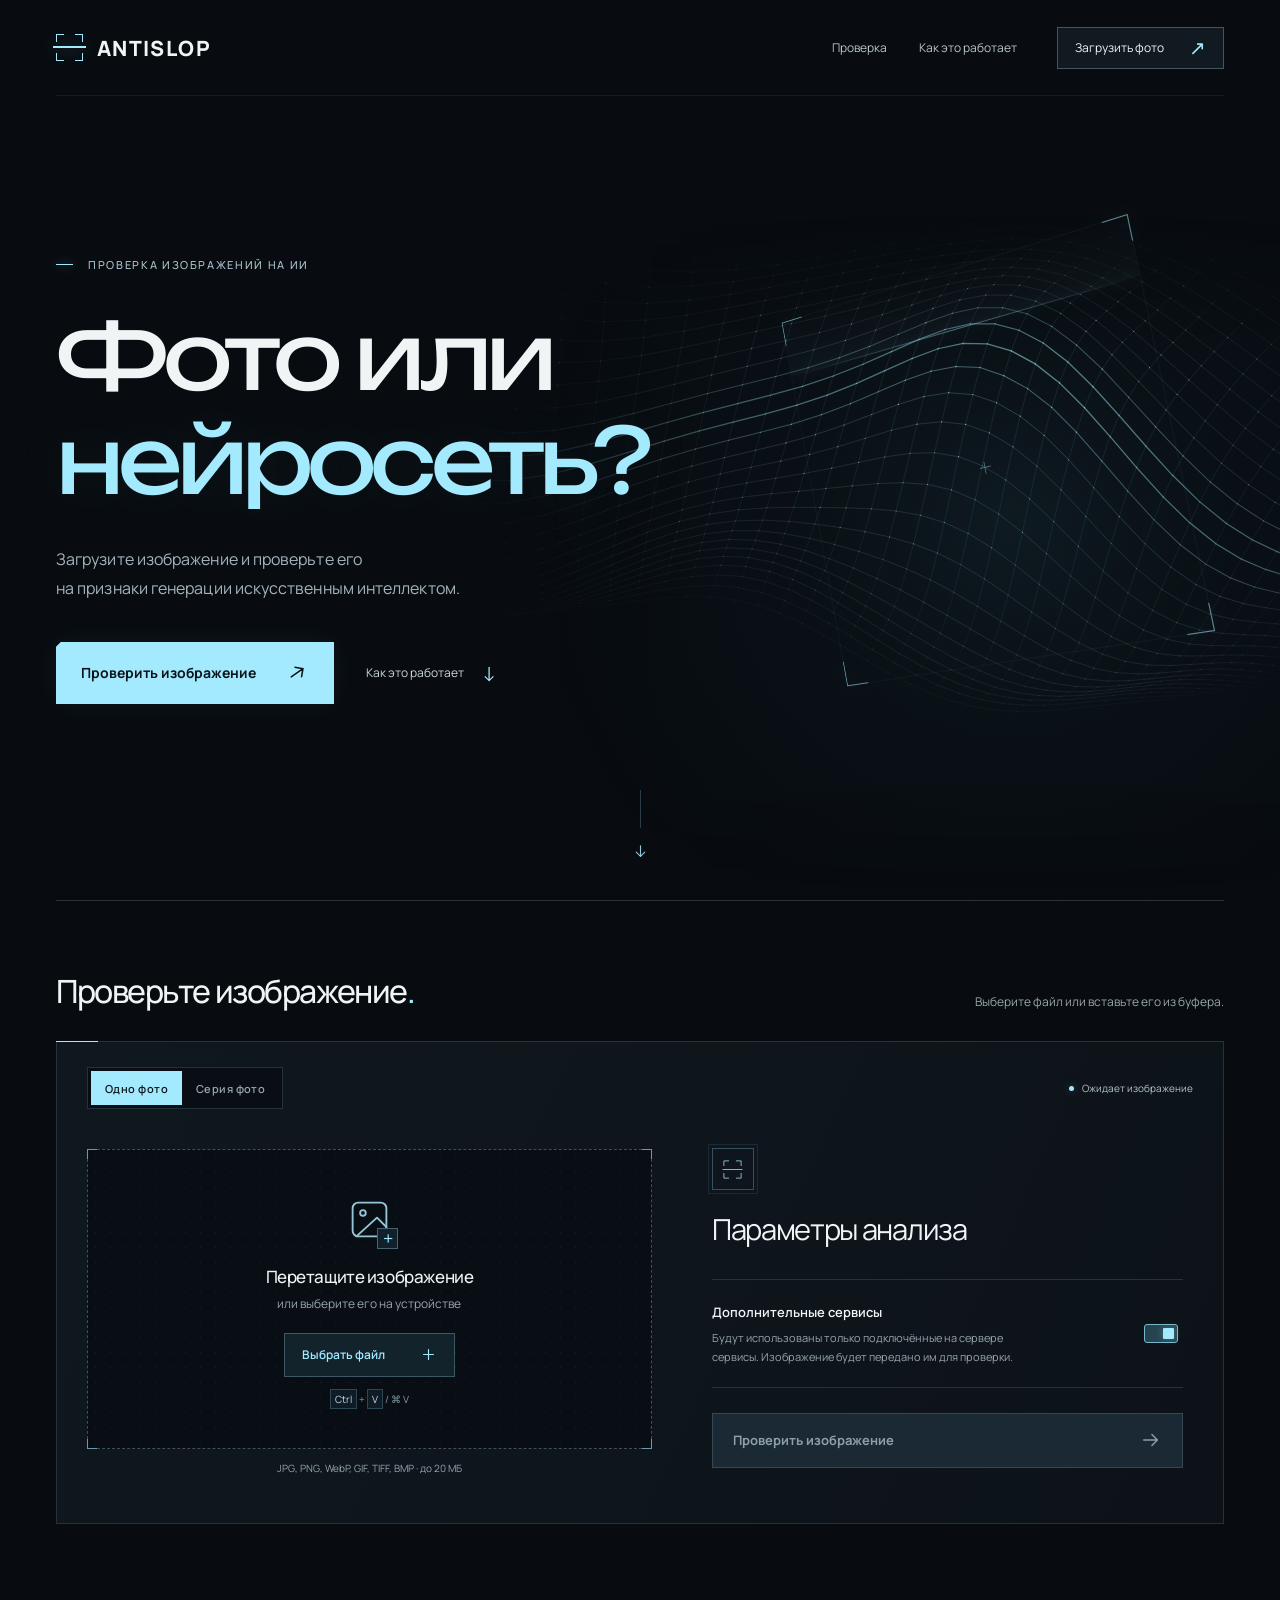
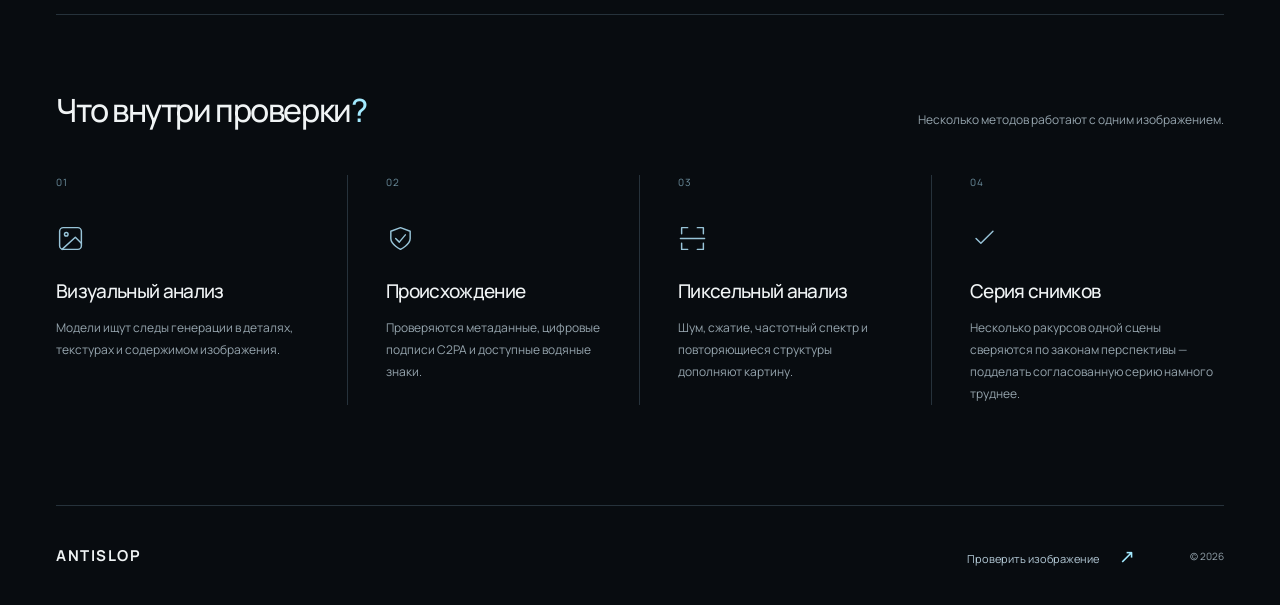
==== commit 90520068: "Merge llm-analysis: verified provenance and detailed results" ====
--- a/static/index.html
+++ b/static/index.html
@@ -3,123 +3,165 @@
 <head>
   <meta charset="UTF-8">
   <meta name="viewport" content="width=device-width, initial-scale=1.0">
-  <meta name="description" content="Проверка изображения на признаки генерации ИИ">
-  <title>AntiSlop</title>
-  <link rel="stylesheet" href="/static/app.css?v=11">
+  <meta name="theme-color" content="#080c10">
+  <meta name="description" content="Фото или нейросеть? Проверьте изображение с помощью AntiSlop: визуальный анализ, цифровые подписи и поиск следов генерации.">
+  <title>AntiSlop — фото или нейросеть?</title>
+  <link rel="icon" href="/static/favicon.svg" type="image/svg+xml">
+  <link rel="preload" href="/static/fonts/unbounded-cyrillic.woff2" as="font" type="font/woff2" crossorigin>
+  <link rel="stylesheet" href="/static/app.css?v=16">
+  <script src="/static/effects.js?v=16" defer></script>
 </head>
-<body>
-  <header><a href="#">AntiSlop</a></header>
+<body data-state="idle">
+  <svg class="icon-definitions" xmlns="http://www.w3.org/2000/svg" aria-hidden="true">
+    <symbol id="icon-arrow" viewBox="0 0 24 24"><path d="M4 12h15m-6-6 6 6-6 6"/></symbol>
+    <symbol id="icon-image" viewBox="0 0 24 24"><rect x="3" y="3" width="18" height="18" rx="3"/><circle cx="8.5" cy="8.5" r="1.5"/><path d="m21 16-5-5L5 21"/></symbol>
+    <symbol id="icon-shield" viewBox="0 0 24 24"><path d="m12 3 8 3v6c0 5-8 9-8 9s-8-4-8-9V6l8-3Z"/><path d="m8 12 3 3 5-6"/></symbol>
+    <symbol id="icon-scan" viewBox="0 0 24 24"><path d="M8 3H3v5m13-5h5v5M3 16v5h5m13-5v5h-5M2 12h20"/></symbol>
+    <symbol id="icon-close" viewBox="0 0 24 24"><path d="m6 6 12 12M6 18 18 6"/></symbol>
+    <symbol id="icon-plus" viewBox="0 0 24 24"><path d="M12 5v14M5 12h14"/></symbol>
+    <symbol id="icon-check" viewBox="0 0 24 24"><path d="m5 12 4 4L19 6"/></symbol>
+    <symbol id="icon-share" viewBox="0 0 24 24"><circle cx="18" cy="5" r="3"/><circle cx="6" cy="12" r="3"/><circle cx="18" cy="19" r="3"/><path d="m8.6 10.5 6.8-4m-6.8 7 6.8 4"/></symbol>
+    <symbol id="icon-download" viewBox="0 0 24 24"><path d="M12 3v12m-5-5 5 5 5-5M4 16v5h16v-5"/></symbol>
+  </svg>
+  <a class="skip-link" href="#checker">Перейти к проверке</a>
+  <header class="site-header page-width">
+    <a class="wordmark" href="/" aria-label="AntiSlop — главная"><span class="brand-symbol" aria-hidden="true"><i></i><i></i><i></i><i></i><b></b></span>ANTISLOP</a>
+    <nav aria-label="Основная навигация"><a href="#checker">Проверка</a><a href="#how-it-works">Как это работает</a></nav>
+    <button type="button" class="nav-cta" data-pick-image>Загрузить фото <span aria-hidden="true">↗</span></button>
+  </header>
+  <main>
+    <section class="hero" aria-labelledby="pageTitle">
+      <canvas id="heroCanvas" aria-hidden="true"></canvas>
+      <div class="hero-grid" aria-hidden="true"></div>
+      <div class="hero-frame" aria-hidden="true"><i></i><i></i><i></i><i></i><span class="hero-sweep"></span><span class="hero-crosshair"></span></div>
+      <div class="hero-content page-width">
+        <p class="hero-kicker">Проверка изображений на ИИ</p>
+        <h1 id="pageTitle">Фото или<br><span>нейросеть?</span></h1>
+        <p class="hero-description">Загрузите изображение и проверьте его<br class="desktop-break"> на признаки генерации искусственным интеллектом.</p>
+        <div class="hero-actions"><button class="cta-button" type="button" data-pick-image>Проверить изображение <svg class="icon" aria-hidden="true"><use href="#icon-arrow"/></svg></button><a class="hero-how" href="#how-it-works">Как это работает <span aria-hidden="true">↓</span></a></div>
+      </div>
+      <a class="hero-scroll" href="#checker" aria-label="Перейти к загрузке изображения"><span aria-hidden="true"></span><svg class="icon" aria-hidden="true"><use href="#icon-arrow"/></svg></a>
+    </section>
 
-  <main>
-    <section id="uploadSection" class="start">
-      <h1>Проверка изображения</h1>
-      <p>Загрузите файл или вставьте его из буфера.</p>
-
-      <div id="dropzone" class="dropzone" tabindex="0" role="button" aria-label="Выбрать изображение">
-        <input id="fileInput" type="file" accept="image/png,image/jpeg,image/webp,image/gif,image/tiff,image/bmp" hidden>
-        <div id="emptyState" class="drop-empty">
-          <span>+</span>
-          <b>Выбрать или перетащить</b>
-          <small>Ctrl/⌘ + V · до 20 МБ</small>
-          <button id="pickButton" type="button">Выбрать файл</button>
+    <section id="checker" class="checker-section page-width" aria-labelledby="checkerTitle">
+      <div class="section-heading"><h2 id="checkerTitle">Проверьте изображение<span>.</span></h2><p>Выберите файл или вставьте его из буфера.</p></div>
+      <div class="checker">
+        <div class="checker-heading"><div class="mode-switch" role="tablist" aria-label="Режим проверки"><button id="singleTab" class="active" type="button" role="tab" aria-selected="true">Одно фото</button><button id="seriesTab" type="button" role="tab" aria-selected="false">Серия фото</button></div><span id="analysisState" class="state-badge"><span class="status-dot"></span> Ожидает изображение</span></div>
+        <div id="singlePanel" class="checker-layout">
+          <div class="upload-column">
+            <div id="dropzone" class="dropzone" tabindex="0" role="button" aria-label="Выбрать изображение для проверки" aria-describedby="uploadHint">
+              <input id="fileInput" type="file" accept="image/png,image/jpeg,image/webp,image/gif,image/tiff,image/bmp,.tif,.tiff" hidden>
+              <span class="frame-corner top-left" aria-hidden="true"></span><span class="frame-corner top-right" aria-hidden="true"></span><span class="frame-corner bottom-left" aria-hidden="true"></span><span class="frame-corner bottom-right" aria-hidden="true"></span>
+              <div id="emptyState" class="drop-empty"><div class="upload-icon" aria-hidden="true"><svg class="icon"><use href="#icon-image"/></svg><span>+</span></div><h3>Перетащите изображение</h3><p>или выберите его на устройстве</p><button id="pickButton" class="pick-button" type="button">Выбрать файл <svg class="icon" aria-hidden="true"><use href="#icon-plus"/></svg></button><small><kbd>Ctrl</kbd> + <kbd>V</kbd><span> / ⌘ V</span></small></div>
+              <div id="previewState" class="preview-state" hidden><img id="preview" alt="Выбранное изображение"><div class="preview-fallback"><svg class="icon" aria-hidden="true"><use href="#icon-image"/></svg><b>Файл готов к проверке</b><span>Предпросмотр этого формата недоступен</span></div><div id="fileBadge" class="file-badge"></div><button id="removeButton" class="remove-button" type="button" aria-label="Убрать изображение и выбрать другое"><svg class="icon" aria-hidden="true"><use href="#icon-close"/></svg></button><div class="scan-line" aria-hidden="true"></div></div>
+            </div>
+            <p id="uploadHint" class="upload-hint">JPG, PNG, WebP, GIF, TIFF, BMP · до 20 МБ</p>
+          </div>
+          <div class="checker-controls">
+            <div class="check-symbol" aria-hidden="true"><svg class="icon"><use href="#icon-scan"/></svg></div>
+            <h3>Параметры анализа</h3>
+            <div class="remote-option"><div class="remote-copy"><label for="useRemote">Дополнительные сервисы</label><p id="remoteHint">Подключённые сервисы также получат изображение.</p></div><label class="remote-toggle"><input id="useRemote" type="checkbox" checked aria-describedby="remoteHint"><span class="switch-track" aria-hidden="true"></span><span class="sr-only">Использовать внешние сервисы</span></label></div>
+            <button id="analyzeButton" class="primary-button" type="button" disabled><span>Проверить изображение</span><svg class="icon" aria-hidden="true"><use href="#icon-arrow"/></svg></button>
+            <div id="uploadError" class="upload-error" role="alert" hidden></div>
+            <div id="analyzeStatus" class="analyze-status" role="status" hidden><span class="progress-spinner" aria-hidden="true"></span><span id="analysisStage">Изучаем изображение…</span></div>
+            <div id="providerStatus" hidden></div>
+          </div>
         </div>
-        <div id="previewState" class="preview-state" hidden>
-          <img id="preview" alt="Выбранное изображение">
-          <div id="fileBadge" class="file-badge"></div>
-          <button id="removeButton" class="remove-button" type="button" aria-label="Убрать изображение">×</button>
-          <div class="scan-line"></div>
+        <div id="seriesPanel" class="checker-layout" hidden>
+          <div class="upload-column">
+            <div id="seriesDrop" class="dropzone series-drop" tabindex="0" role="button" aria-label="Добавить снимки серии" aria-describedby="seriesHint">
+              <input id="seriesInput" type="file" accept="image/png,image/jpeg,image/webp,image/gif,image/tiff,image/bmp,.tif,.tiff" multiple hidden>
+              <span class="frame-corner top-left" aria-hidden="true"></span><span class="frame-corner top-right" aria-hidden="true"></span><span class="frame-corner bottom-left" aria-hidden="true"></span><span class="frame-corner bottom-right" aria-hidden="true"></span>
+              <div id="seriesEmpty" class="drop-empty"><div class="upload-icon" aria-hidden="true"><svg class="icon"><use href="#icon-image"/></svg><span>+</span></div><h3>Перетащите 2–6 снимков</h3><p>одной сцены с разных ракурсов или одного человека</p><button id="seriesPick" class="pick-button" type="button">Выбрать файлы <svg class="icon" aria-hidden="true"><use href="#icon-plus"/></svg></button><small><kbd>Ctrl</kbd> + <kbd>V</kbd><span> / ⌘ V</span> добавляет снимок</small></div>
+              <div id="seriesThumbs" class="series-thumbs" hidden></div>
+            </div>
+            <p id="seriesHint" class="upload-hint">Снимки сравниваются между собой: геометрия ракурсов, метаданные, лица</p>
+          </div>
+          <div class="checker-controls">
+            <div class="check-symbol" aria-hidden="true"><svg class="icon"><use href="#icon-scan"/></svg></div>
+            <h3>Что проверяем</h3>
+            <div class="series-kind" role="radiogroup" aria-label="Что проверяем">
+              <label><input type="radio" name="seriesMode" value="scene" checked><span><b>Одна сцена</b><small>один объект или место с разных ракурсов</small></span></label>
+              <label><input type="radio" name="seriesMode" value="person"><span><b>Один человек</b><small>тот же человек в разных сценах</small></span></label>
+            </div>
+            <div class="remote-option"><div class="remote-copy"><label for="seriesRemote">Дополнительные сервисы</label><p>Каждый снимок также получат подключённые сервисы.</p></div><label class="remote-toggle"><input id="seriesRemote" type="checkbox"><span class="switch-track" aria-hidden="true"></span><span class="sr-only">Использовать внешние сервисы для серии</span></label></div>
+            <button id="seriesButton" class="primary-button" type="button" disabled><span>Проверить серию</span><svg class="icon" aria-hidden="true"><use href="#icon-arrow"/></svg></button>
+            <div id="seriesError" class="upload-error" role="alert" hidden></div>
+            <div id="seriesStatus" class="analyze-status" role="status" hidden><span class="progress-spinner" aria-hidden="true"></span><span>Сравниваем снимки…</span></div>
+          </div>
         </div>
       </div>
-
-      <div class="actions">
-        <label class="remote-toggle">
-          <input id="useRemote" type="checkbox" checked>
-          <span></span>
-          <b>Подключённые API</b>
-        </label>
-        <button id="analyzeButton" class="primary-button" type="button" disabled><span>Проверить</span></button>
-      </div>
-      <div id="providerStatus" hidden></div>
+    </section>
+    <section id="results" class="results page-width" hidden aria-label="Результат проверки" aria-live="polite" tabindex="-1">
+      <div class="results-heading"><div><p id="resultEyebrow" class="eyebrow">Проверка завершена</p><h2>Результат проверки</h2></div><div class="result-actions"><button class="share-button" type="button" data-share-result="single" aria-label="Создать и скопировать ссылку на отчёт" disabled><svg class="icon" aria-hidden="true"><use href="#icon-share"/></svg><span>Поделиться</span></button><a class="share-button pdf-button is-disabled" data-download-pdf="single" aria-label="Скачать PDF-отчёт" aria-disabled="true" tabindex="-1" download><svg class="icon" aria-hidden="true"><use href="#icon-download"/></svg><span>Скачать PDF</span></a><button id="newCheck" class="text-button" type="button">Проверить другое<svg class="icon" aria-hidden="true"><use href="#icon-arrow"/></svg></button></div></div>
+      <div id="shareStatus" class="share-status" role="status" hidden></div>
+      <article id="scoreCard" class="score-card unknown">
+        <div class="score-content"><span id="resultLabel" class="result-label">Результат проверки</span><div class="probability-number"><strong id="probabilityValue">—</strong><span>вероятность<br>генерации ИИ</span></div><h3 id="resultHeadline"></h3><p id="resultSummary"></p><p id="resultSources" class="result-sources"></p></div>
+        <div class="result-image-wrap"><img id="resultPreview" alt="Проверенное изображение"></div>
+        <div class="score-scale"><div class="score-line"><span id="probabilityFill"></span><i id="probabilityMarker" aria-hidden="true"></i></div><div class="scale-labels"><span>Меньше признаков ИИ</span><span>Больше признаков ИИ</span></div></div>
+      </article>
+      <section class="breakdown" aria-labelledby="breakdownTitle"><div class="breakdown-heading"><h3 id="breakdownTitle">Что показала проверка</h3></div><div id="breakdownGrid"></div></section>
+      <section id="modelAnalysis" class="method-section" aria-labelledby="modelsTitle"><div class="report-heading"><h3 id="modelsTitle">Модели и детекторы</h3><span id="apiConsensus"></span></div><div id="apiResults" class="api-results"></div><div id="inactiveDetectors" class="inactive-detectors"></div></section>
+      <section id="provenanceAnalysis" class="method-section" aria-labelledby="provenanceTitle"><div class="report-heading"><h3 id="provenanceTitle">Метки и происхождение</h3></div><div id="provenanceChecks" class="provenance-checks"></div><div class="provenance-evidence"><section><h4>Сигнатуры и метаданные</h4><div id="findings"></div></section><section><h4>Камера и редактор</h4><div id="exifChecks"></div></section></div></section>
+      <section id="pixelAnalysis" class="method-section" aria-labelledby="pixelsTitle"><div class="report-heading"><h3 id="pixelsTitle">Пиксельный анализ</h3><span id="pixelSummary"></span></div><p class="method-note">Эти эвристики не входят в итоговый процент.</p><div id="forensicSignals" class="forensic-signals"></div><div id="forensicMaps" class="forensic-maps"></div></section>
+      <section id="visualAnalysis" class="visual-analysis" hidden aria-labelledby="visionTitle">
+        <div class="vision-heading"><h3 id="visionTitle">Смысловой анализ</h3><span id="signalCount" class="count-badge" hidden></span></div>
+        <p id="visionHeading" class="vision-state"></p>
+        <p id="visionExplanation"></p>
+        <details id="visionResponseDetails" class="method-details" hidden><summary>Причина</summary><p id="visionResponseText"></p></details>
+        <p id="visionNote" class="vision-note" hidden>Области указаны моделью приблизительно. Наблюдения могут иметь другие объяснения.</p>
+        <div id="visionImageFrame" class="vision-image"><img id="visionPreview" alt="Изображение с отмеченными моделью областями"><div id="visionRegions"></div></div>
+        <p id="regionHint" class="vision-note" hidden></p><p id="regionSelection" class="region-selection" hidden></p>
+        <div id="visionSignals" class="vision-signals"></div>
+        <details id="visionLimitsDetails" class="analysis-limits" hidden><summary>Ограничения анализа</summary><ul id="visionLimitations"></ul></details>
+        <details id="visionJsonSection" hidden><summary>JSON результата</summary><pre id="visionJson"></pre></details>
+      </section>
+      <details id="reportDetails" class="report">
+        <summary><span class="report-summary-copy"><svg class="icon" aria-hidden="true"><use href="#icon-scan"/></svg><span>Посмотреть подробный отчёт<small>Источники, метаданные и карты анализа</small></span></span><span class="report-plus" aria-hidden="true">+</span></summary>
+        <div class="report-body">
+          <p id="scoreBasis" class="score-basis"></p>
+          <div class="report-grid"><section><h3>Файл</h3><div id="fileFacts" class="file-facts"></div><details class="metadata-details"><summary>Метаданные</summary><div id="metadata" class="metadata"></div></details></section><section><h3>Ресурсы и идентификаторы</h3><p id="resourceBudget" class="method-note"></p><div id="hashes"></div><h4>Проверка C2PA</h4><div id="c2paResult"></div></section></div>
+        </div>
+      </details>
     </section>
 
-    <section id="results" class="results" hidden aria-live="polite">
-      <div class="result-toolbar">
-        <div class="result-file"><span class="eyebrow">Результат проверки</span><h1 id="resultFilename"></h1><p id="resultMeta"></p></div>
-        <div class="result-actions"><button id="repeatCheck" type="button">Проверить ещё раз</button><button id="newCheck" type="button">Другое изображение</button></div>
+    <section id="seriesResults" class="results page-width" hidden aria-label="Результат проверки серии" aria-live="polite" tabindex="-1">
+      <div class="results-heading"><div><p class="eyebrow">Проверка серии</p><h2>Результат проверки</h2></div><div class="result-actions"><button class="share-button" type="button" data-share-result="series" aria-label="Создать и скопировать ссылку на отчёт серии" disabled><svg class="icon" aria-hidden="true"><use href="#icon-share"/></svg><span>Поделиться</span></button><a class="share-button pdf-button is-disabled" data-download-pdf="series" aria-label="Скачать PDF-отчёт серии" aria-disabled="true" tabindex="-1" download><svg class="icon" aria-hidden="true"><use href="#icon-download"/></svg><span>Скачать PDF</span></a><button id="seriesNew" class="text-button" type="button">Другая серия<svg class="icon" aria-hidden="true"><use href="#icon-arrow"/></svg></button></div></div>
+      <div id="seriesShareStatus" class="share-status" role="status" hidden></div>
+      <article id="seriesCard" class="series-card insufficient"><strong id="seriesVerdict">—</strong><h3 id="seriesHeadline"></h3><p id="seriesDetail" class="series-detail" hidden></p><p id="seriesMeta" class="series-meta"></p></article>
+      <section id="seriesAiAssessment" class="series-ai-assessment" aria-label="Признаки ИИ на отдельных снимках" hidden><h3>Признаки ИИ на отдельных снимках</h3><strong id="seriesAiHeadline"></strong><p id="seriesAiDetail"></p><p id="seriesAiCoverage" class="series-meta" hidden></p></section>
+      <div class="series-columns">
+        <section class="series-block"><h3>Что делать</h3><ul id="seriesActions" class="series-actions"></ul></section>
+        <section class="series-block"><h3>Почему</h3><div id="seriesReasons"></div></section>
       </div>
-
-      <div id="resultImage" class="image-panel result-image">
-        <div class="image-heading"><h2>Изображение</h2><span id="regionHint"></span></div>
-        <div class="image-stage"><div id="visionImageFrame" class="vision-image"><img id="visionPreview" alt="Проверяемое изображение"><div id="visionRegions"></div></div></div>
-        <p id="regionSelection" class="image-caption"></p>
-      </div>
-
-      <article id="scoreCard" class="score-card unknown">
-        <div class="score-overview">
-          <div class="score-content"><h2 id="resultHeadline" tabindex="-1"></h2><span id="resultSources" class="result-sources"></span></div>
-          <div class="score-number"><strong id="probabilityValue">—</strong><span>вероятность ИИ</span></div>
-        </div>
-        <div class="score-line"><span id="probabilityFill"></span></div>
-        <div id="breakdownGrid" class="model-checks" aria-label="Оценки моделей"></div>
-      </article>
-
-      <nav class="analysis-nav" aria-label="Результаты по методам">
-        <a href="#modelAnalysis">Модели и детекторы</a><a href="#provenanceAnalysis">Метки и происхождение</a><a href="#pixelAnalysis">Пиксельный анализ</a><a href="#visualAnalysis">Смысловой анализ</a>
-      </nav>
-
-      <section id="modelAnalysis" class="method-section" aria-labelledby="modelsTitle">
-        <div class="section-heading"><h2 id="modelsTitle">Модели и детекторы</h2></div>
-        <div id="apiResults" class="api-results"></div>
-        <div id="inactiveDetectors" class="inactive-detectors"></div>
-      </section>
-
-      <section id="provenanceAnalysis" class="method-section" aria-labelledby="provenanceTitle">
-        <div class="section-heading"><h2 id="provenanceTitle">Метки и происхождение</h2></div>
-        <div id="provenanceChecks" class="provenance-checks"></div>
-        <div class="provenance-evidence">
-          <div><h3>Сигнатуры и метаданные</h3><div id="findings"></div></div>
-          <div><h3>Камера и редактор</h3><div id="exifChecks"></div></div>
-        </div>
-      </section>
-
-      <section id="pixelAnalysis" class="method-section" aria-labelledby="pixelsTitle">
-        <div class="section-heading"><h2 id="pixelsTitle">Пиксельный анализ</h2><span id="pixelSummary"></span></div>
-        <p class="method-note">Не входит в итоговый процент.</p>
-        <div id="forensicSignals" class="forensic-signals"></div>
-      </section>
-
-      <section id="visualAnalysis" class="visual-analysis method-section" hidden aria-labelledby="visualTitle">
-        <div class="section-heading"><h2 id="visualTitle">Смысловой анализ</h2></div>
-          <div class="observations-panel">
-            <div class="section-heading"><h2 id="visionHeading">Наблюдения</h2><span id="signalCount" class="count-badge"></span></div>
-            <p id="visionExplanation"></p>
-            <details id="visionResponseDetails" class="method-details" hidden><summary>Причина</summary><p id="visionResponseText"></p></details>
-            <div id="visionSignals" class="vision-signals"></div>
-            <details id="visionLimitsDetails" class="analysis-limits"><summary>Ограничения анализа</summary><ul id="visionLimitations"></ul></details>
-          </div>
-      </section>
-
-      <details id="reportDetails" class="report">
-        <summary>Технический отчёт <span>+</span></summary>
+      <section class="series-block"><h3>Снимки</h3><div id="seriesImages" class="series-images"></div></section>
+      <section id="seriesFacesBlock" class="series-block" hidden><h3>Лица</h3><div id="seriesFaces" class="series-faces"></div><div id="seriesFacePairs"></div></section>
+      <details class="report">
+        <summary><span class="report-summary-copy"><svg class="icon" aria-hidden="true"><use href="#icon-scan"/></svg><span>Геометрия пар<small>Совпадения точек, несогласованные зоны и метаданные серии</small></span></span><span class="report-plus" aria-hidden="true">+</span></summary>
         <div class="report-body">
-          <p id="scoreBasis" class="score-basis"></p>
-          <details id="visionJsonSection" class="report-json" hidden><summary>JSON анализа изображения</summary><pre id="visionJson"></pre></details>
-
-          <div class="report-grid">
-            <section>
-              <h3>Файл</h3>
-              <div id="fileFacts" class="file-facts"></div>
-              <details class="metadata-details"><summary>Метаданные</summary><div id="metadata" class="metadata"></div></details>
-            </section>
-            <section><h3>Ресурсы и идентификаторы</h3><p id="resourceBudget" class="method-note"></p><div id="hashes"></div><h4>Проверка C2PA</h4><div id="c2paResult"></div></section>
-          </div>
+          <p class="score-basis">Зелёные линии — точки, согласованные с перспективой; красные — не согласованные. Красные клетки — детализированные участки без пары.</p>
+          <div id="seriesPairs" class="series-pairs"></div>
+          <div id="seriesExif" class="file-facts"></div>
         </div>
       </details>
+      <p class="series-disclaimer">Согласованность серии повышает доверие, но не доказывает подлинность: AI-видео и редакторы тоже умеют выдавать согласованные кадры.</p>
+    </section>
 
-      <p class="disclaimer">Вероятностная оценка, не доказательство.</p>
+    <section id="manualSearch" class="image-search-panel page-width" hidden aria-label="Поиск по выбранной картинке" tabindex="-1">
+      <div class="search-panel-inner"><h2>Поиск по картинке</h2><div class="search-providers"><button type="button" data-image-search="yandex" aria-label="Искать выбранное изображение в Яндексе в новой вкладке">Яндекс <span aria-hidden="true">↗</span></button><button type="button" data-image-search="google" aria-label="Искать выбранное изображение в Google в новой вкладке">Google <span aria-hidden="true">↗</span></button></div><p class="image-search-info">Для поиска изображение загружается в Яндекс.</p><p id="imageSearchStatus" class="image-search-status" role="status" hidden></p></div>
+    </section>
+
+    <section id="how-it-works" class="methods page-width" aria-labelledby="methodsTitle">
+      <div class="section-heading"><h2 id="methodsTitle">Что внутри проверки<span>?</span></h2><p>Несколько методов работают с одним изображением.</p></div>
+      <div class="method-list">
+        <article><span class="method-number" aria-hidden="true">01</span><svg class="icon" aria-hidden="true"><use href="#icon-image"/></svg><h3>Визуальный анализ</h3><p>Модели ищут следы генерации в деталях, текстурах и содержимом изображения.</p></article>
+        <article><span class="method-number" aria-hidden="true">02</span><svg class="icon" aria-hidden="true"><use href="#icon-shield"/></svg><h3>Происхождение</h3><p>Проверяются метаданные, цифровые подписи C2PA и доступные водяные знаки.</p></article>
+        <article><span class="method-number" aria-hidden="true">03</span><svg class="icon" aria-hidden="true"><use href="#icon-scan"/></svg><h3>Пиксельный анализ</h3><p>Шум, сжатие, частотный спектр и повторяющиеся структуры дополняют картину.</p></article>
+        <article><span class="method-number" aria-hidden="true">04</span><svg class="icon" aria-hidden="true"><use href="#icon-check"/></svg><h3>Серия снимков</h3><p>Несколько ракурсов одной сцены сверяются по законам перспективы — подделать согласованную серию намного труднее.</p></article>
+      </div>
     </section>
   </main>
-
-  <script src="/static/app.js?v=11"></script>
+  <footer class="site-footer page-width"><a class="footer-brand" href="/">ANTISLOP</a><a href="#checker">Проверить изображение <span aria-hidden="true">↗</span></a><span>© 2026</span></footer>
+  <script src="/static/app.js?v=16"></script>
 </body>
 </html>
--- a/static/app.css
+++ b/static/app.css
@@ -1,232 +1,207 @@
-:root {
-  --bg: #f5f5f2;
-  --panel: #fff;
-  --text: #151515;
-  --muted: #757575;
-  --line: #d8d8d3;
-  --accent: #ff5438;
-  --good: #2f8a4b;
-}
+@font-face{font-family:Manrope;font-style:normal;font-weight:400 800;font-display:swap;src:url('/static/fonts/manrope-cyrillic.woff2') format('woff2');unicode-range:U+0301,U+0400-045F,U+0490-0491,U+04B0-04B1,U+2116}
+@font-face{font-family:Manrope;font-style:normal;font-weight:400 800;font-display:swap;src:url('/static/fonts/manrope-latin.woff2') format('woff2');unicode-range:U+0000-00FF,U+0131,U+0152-0153,U+02BB-02BC,U+02C6,U+02DA,U+02DC,U+0304,U+0308,U+0329,U+2000-206F,U+20AC,U+2122,U+2191,U+2193,U+2212,U+2215,U+FEFF,U+FFFD}
+@font-face{font-family:Unbounded;font-style:normal;font-weight:400 600;font-display:swap;src:url('/static/fonts/unbounded-cyrillic.woff2') format('woff2');unicode-range:U+0301,U+0400-045F,U+0490-0491,U+04B0-04B1,U+2116}
+@font-face{font-family:Unbounded;font-style:normal;font-weight:400 600;font-display:swap;src:url('/static/fonts/unbounded-latin.woff2') format('woff2');unicode-range:U+0000-00FF,U+0131,U+0152-0153,U+02BB-02BC,U+02C6,U+02DA,U+02DC,U+0304,U+0308,U+0329,U+2000-206F,U+20AC,U+2122,U+2191,U+2193,U+2212,U+2215,U+FEFF,U+FFFD}
+:root{--bg:#080c10;--panel:#0e141a;--panel-raised:#131c23;--text:#f0f4f5;--muted:#96a5ae;--line:#26323b;--accent:#a3eaff;--accent-dim:#75bdcf;--good:#8ae1bd;--danger:#ff8f8f;--amber:#ebcd88;color-scheme:dark;font-family:Manrope,Arial,sans-serif;font-synthesis:none}
+*{box-sizing:border-box}
+html{scroll-behavior:smooth;scroll-padding-top:32px}
+body{margin:0;background:var(--bg);color:var(--text);-webkit-font-smoothing:antialiased}
+button,input{font:inherit}
+button,a,summary,input,[tabindex]{-webkit-tap-highlight-color:transparent}
+button{cursor:pointer;color:inherit}
+button:disabled{cursor:not-allowed}
+a{color:inherit;text-decoration:none}
+button,a,summary,.switch-track{transition:color .2s,background .2s,border-color .2s,box-shadow .2s,transform .2s}
+button:focus-visible,a:focus-visible,summary:focus-visible,[tabindex]:focus-visible{outline:2px solid var(--accent);outline-offset:6px}
+[hidden]{display:none!important}
+::selection{color:var(--bg);background:var(--accent)}
+.page-width{width:min(1344px,calc(100% - 112px));margin-inline:auto}
+.icon-definitions{position:absolute;width:0;height:0;overflow:hidden}
+.icon{width:24px;height:24px;flex:0 0 auto;fill:none;stroke:currentColor;stroke-width:1.6;stroke-linecap:round;stroke-linejoin:round}
+.sr-only{position:absolute;width:1px;height:1px;overflow:hidden;clip-path:inset(50%);white-space:nowrap}
+.skip-link{position:fixed;top:-90px;left:20px;z-index:100;background:var(--accent);color:var(--bg);padding:16px}
+.skip-link:focus{top:20px}
+.eyebrow{margin:0;color:var(--muted);font-size:10px;font-weight:600;letter-spacing:.16em;text-transform:uppercase}
+.site-header{position:relative;z-index:10;height:96px;display:flex;align-items:center;gap:40px;border-bottom:1px solid #b1d6e214}
+.wordmark{display:flex;align-items:center;gap:14px;font-size:21px;font-weight:800;letter-spacing:.065em}
+.brand-symbol{position:relative;width:27px;height:27px}
+.brand-symbol i{position:absolute;width:8px;height:8px;border:1.5px solid var(--accent)}
+.brand-symbol i:nth-child(1){top:0;left:0;border-right:0;border-bottom:0}
+.brand-symbol i:nth-child(2){top:0;right:0;border-left:0;border-bottom:0}
+.brand-symbol i:nth-child(3){bottom:0;left:0;border-right:0;border-top:0}
+.brand-symbol i:nth-child(4){bottom:0;right:0;border-left:0;border-top:0}
+.brand-symbol b{position:absolute;left:-3px;right:-3px;top:12px;height:2px;background:var(--accent);box-shadow:0 0 15px #a3eaff70}
+.site-header nav{display:flex;gap:32px;margin-left:auto;font-size:12px;color:#b7c4cc}
+.site-header nav a:hover{color:var(--accent)}
+.nav-cta{display:flex;align-items:center;justify-content:center;gap:25px;min-height:42px;padding:10px 17px;border:1px solid #44555f;background:#111a20;font-size:12px}
+.nav-cta span{color:var(--accent);font-size:20px;line-height:1}
+.nav-cta:hover{border-color:var(--accent);background:#182830}
+.hero{position:relative;isolation:isolate;overflow:hidden;min-height:740px;height:min(860px,calc(100svh - 96px));display:flex;align-items:center;background:var(--bg)}
+#heroCanvas{position:absolute;inset:0;width:100%;height:100%;pointer-events:none;z-index:-2}
+.hero-grid{position:absolute;inset:0;z-index:-1;pointer-events:none;background-image:linear-gradient(#91c8d605 1px,transparent 1px),linear-gradient(90deg,#91c8d605 1px,transparent 1px);background-size:88px 88px;mask-image:linear-gradient(90deg,transparent 10%,#000 80%);opacity:.65}
+.hero-content{position:relative;padding-block:65px 100px}
+.hero-content a,.hero-content button{pointer-events:auto}
+.hero-kicker{margin:0 0 33px;padding-left:32px;position:relative;font-size:11px;font-weight:500;letter-spacing:.15em;text-transform:uppercase;color:#a9c2cd;animation:entrance .8s both}
+.hero-kicker:before{position:absolute;content:'';width:17px;height:1px;background:var(--accent);left:0;top:7px;box-shadow:0 0 10px #a3eaff90}
+h1{margin:0;font-family:Unbounded,Manrope,sans-serif;font-size:clamp(64px,7.1vw,108px);font-weight:400;line-height:1.14;letter-spacing:-.065em;animation:entrance 1s .1s both}
+h1>span{color:var(--accent);text-shadow:0 0 65px #8ddcf017}
+.hero-description{margin:32px 0 0;color:#a3b3bd;font-size:16px;line-height:1.85;letter-spacing:.005em;animation:entrance 1s .2s both}
+.hero-actions{display:flex;align-items:center;gap:32px;margin-top:38px;animation:entrance 1s .3s both}
+.cta-button{display:flex;align-items:center;justify-content:space-between;gap:30px;min-height:62px;padding:18px 24px;background:var(--accent);border:1px solid var(--accent);color:#0a151b;font-size:14px;font-weight:700;box-shadow:0 0 30px #a3eaff0d;position:relative}
+.cta-button:before{content:'';position:absolute;width:5px;height:5px;background:var(--bg);top:-1px;left:-1px;clip-path:polygon(0 0,100% 0,0 100%)}
+.cta-button>.icon{width:23px;height:23px;transform:rotate(-35deg);transition:transform .25s}
+.cta-button:hover{background:#d1f5ff;border-color:#d1f5ff;box-shadow:0 0 40px #a3eaff25;transform:translateY(-3px)}
+.cta-button:hover>.icon{transform:rotate(-35deg) translateX(3px)}
+.hero-how{display:flex;align-items:center;gap:18px;font-size:12px;color:#cad6dd;min-height:44px}
+.hero-how span{font-size:20px;color:var(--accent)}
+.hero-how:hover{color:var(--accent)}
+.hero-frame{position:absolute;z-index:-1;right:8%;top:21%;width:31%;aspect-ratio:1;max-width:480px;border:1px solid #a3eaff09;transform:perspective(1100px) rotateY(-24deg) rotateZ(-12deg);pointer-events:none}
+.hero-frame>i{position:absolute;width:26px;height:26px;border-color:#a3eaff8a;border-style:solid;filter:drop-shadow(0 0 9px #a3eaff40)}
+.hero-frame>i:nth-child(1){top:-1px;left:-1px;border-width:1px 0 0 1px}
+.hero-frame>i:nth-child(2){top:-1px;right:-1px;border-width:1px 1px 0 0}
+.hero-frame>i:nth-child(3){bottom:-1px;left:-1px;border-width:0 0 1px 1px}
+.hero-frame>i:nth-child(4){bottom:-1px;right:-1px;border-width:0 1px 1px 0}
+.hero-sweep{position:absolute;left:0;right:0;top:15%;height:1px;background:linear-gradient(90deg,transparent,#a3eaff70,transparent);box-shadow:0 0 12px #a3eaff30;animation:sweep 7s ease-in-out infinite alternate}
+.hero-sweep:after{content:'';position:absolute;left:0;right:0;bottom:1px;height:70px;background:linear-gradient(transparent,#a3eaff07)}
+.hero-crosshair{position:absolute;left:50%;top:50%;width:12px;height:12px;opacity:.4}
+.hero-crosshair:before,.hero-crosshair:after{position:absolute;content:'';background:var(--accent)}
+.hero-crosshair:before{width:12px;height:1px;top:5px;left:0}
+.hero-crosshair:after{width:1px;height:12px;top:0;left:5px}
+@keyframes sweep{from{top:12%}to{top:88%}}
+.hero-scroll{position:absolute;bottom:32px;left:calc(50% - 19px);display:flex;flex-direction:column;align-items:center;gap:15px;width:38px;padding:8px 0;color:#91c7d7}
+.hero-scroll>span{display:block;height:38px;width:1px;background:#2a3c47;position:relative;overflow:hidden}
+.hero-scroll>span:after{content:'';position:absolute;top:-22px;left:0;width:1px;height:22px;background:var(--accent);animation:scrollCue 2.5s infinite}
+.hero-scroll>.icon{width:17px;height:17px;transform:rotate(90deg)}
+@keyframes scrollCue{to{top:50px}}
+@keyframes entrance{from{opacity:0;transform:translateY(18px)}to{opacity:1;transform:translateY(0)}}
+.section-heading{display:flex;justify-content:space-between;align-items:end;gap:30px;margin-bottom:30px}
+.section-heading h2{margin:0;font-size:32px;font-weight:500;letter-spacing:-.045em;line-height:1.25}
+.section-heading h2>span{color:var(--accent)}
+.section-heading>p{margin:0;color:var(--muted);font-size:12px;line-height:1.6}
+.checker-section{padding:70px 0 90px;scroll-margin-top:32px;border-top:1px solid var(--line)}
+.checker{position:relative;border:1px solid var(--line);background:linear-gradient(115deg,#10181f,#0c1218);padding:25px 30px 30px}
+.checker:before{content:'';position:absolute;left:-1px;top:-1px;width:42px;height:1px;background:var(--accent)}
+.checker-heading{display:flex;align-items:center;justify-content:space-between;gap:20px;margin-bottom:24px}
+.state-badge{display:flex;align-items:center;gap:8px;color:#b5c5cd;font-size:10px}
+.status-dot{display:inline-block;width:5px;height:5px;border-radius:50%;background:var(--accent);box-shadow:0 0 9px #a3eaff50}
+.checker-layout{display:grid;grid-template-columns:1.15fr 1fr;gap:50px;align-items:center}
+.upload-column,.checker-controls{min-width:0}
+.dropzone{position:relative;min-height:300px;display:grid;place-items:center;cursor:pointer;border:1px dashed #3d505c;background:#080e13;background-image:radial-gradient(#78a6be20 .65px,transparent .65px);background-size:15px 15px;isolation:isolate;transition:border-color .2s,background-color .2s,box-shadow .2s}
+.dropzone:hover,.dropzone:focus-visible{border-color:var(--accent);background-color:#0d171f}
+.dropzone.dragging{border-color:var(--accent);box-shadow:inset 0 0 40px #a3eaff0c,0 0 0 4px #a3eaff12}
+.frame-corner{position:absolute;width:10px;height:10px;border-color:#6c98ab;border-style:solid;pointer-events:none;z-index:5}
+.top-left{left:-1px;top:-1px;border-width:1px 0 0 1px}.top-right{right:-1px;top:-1px;border-width:1px 1px 0 0}.bottom-left{left:-1px;bottom:-1px;border-width:0 0 1px 1px}.bottom-right{right:-1px;bottom:-1px;border-width:0 1px 1px 0}
+.drop-empty{padding:30px 16px;display:flex;flex-direction:column;align-items:center;text-align:center}
+.upload-icon{position:relative;width:54px;height:54px;display:grid;place-items:center;margin-bottom:18px;color:#96c5d7}
+.upload-icon>.icon{width:45px;height:45px;stroke-width:1}
+.upload-icon>span{display:grid;place-items:center;position:absolute;right:-2px;bottom:-2px;width:21px;height:21px;border:1px solid #486272;background:#10212b;color:var(--accent);font-size:18px;line-height:1}
+.drop-empty h3{margin:0 0 7px;font-size:17px;font-weight:500;letter-spacing:-.025em}
+.drop-empty p{margin:0;font-size:12px;color:var(--muted)}
+.pick-button{display:flex;justify-content:space-between;align-items:center;gap:35px;min-height:44px;padding:10px 17px;border:1px solid #3e5765;background:#12232c;margin:21px 0 15px;color:var(--accent);font-size:12px;font-weight:600}
+.pick-button>.icon{width:17px;height:17px}
+.pick-button:hover{border-color:var(--accent);background:#1a3441}
+.drop-empty small{color:#8298a5;font-size:10px}
+kbd{font:inherit;padding:2px 4px;border:1px solid #2d4655;background:#0f1c25;color:#c4d9e5}
+.preview-state{position:absolute;inset:0;overflow:hidden;background:#050a0e}
+.preview-state>img{width:100%;height:100%;object-fit:contain;transition:filter .3s}
+.preview-fallback{display:none;position:absolute;inset:0;align-items:center;justify-content:center;flex-direction:column;gap:13px;padding:25px;text-align:center;color:var(--text)}
+.preview-fallback>.icon{width:40px;height:40px;color:var(--accent)}
+.preview-fallback b{font-size:15px;font-weight:500}.preview-fallback span{font-size:11px;color:var(--muted)}
+.preview-unavailable>#preview{display:none}.preview-unavailable .preview-fallback{display:flex}
+.file-badge{position:absolute;left:12px;bottom:12px;max-width:calc(100% - 24px);padding:7px 10px;border:1px solid #86c0d22a;background:#08131aeb;color:#d1e3ec;font-size:10px;overflow:hidden;text-overflow:ellipsis;white-space:nowrap}
+.remove-button{position:absolute;right:12px;top:12px;z-index:6;display:grid;place-items:center;width:36px;height:36px;border:1px solid #86c0d23d;background:#08131ae6;color:#d1e3ec}
+.remove-button>.icon{width:17px;height:17px}.remove-button:hover{background:#264653;border-color:var(--accent)}
+.scan-line{position:absolute;z-index:4;top:0;left:0;right:0;height:2px;background:var(--accent);box-shadow:0 0 8px var(--accent),0 0 28px #a3eaff80;opacity:0;pointer-events:none}
+.scan-line:before{content:'';position:absolute;left:0;right:0;bottom:2px;height:70px;background:linear-gradient(transparent,#a3eaff22)}
+.scanning .scan-line{opacity:1;animation:scan 2.4s ease-in-out infinite alternate}.scanning .preview-state>img{filter:brightness(.8)}.scanning{cursor:progress}
+@keyframes scan{from{top:0}to{top:calc(100% - 2px)}}
+.upload-hint{margin:12px 0 0;color:var(--muted);font-size:10px;text-align:center;line-height:1.5}
+.checker-controls{padding:15px 10px 25px}
+.check-symbol{display:grid;place-items:center;width:42px;height:42px;border:1px solid #355161;color:#8ab9cd;margin-bottom:20px;position:relative}
+.check-symbol:after{content:'';position:absolute;inset:-5px;border:1px solid #35516155}
+.check-symbol>.icon{width:23px;height:23px;stroke-width:1}
+.checker-controls>h3{margin:0 0 30px;font-size:29px;font-weight:400;letter-spacing:-.045em;line-height:1.35}
+.remote-option{display:flex;align-items:center;gap:20px;justify-content:space-between;margin:0 0 25px;padding:20px 0;border-top:1px solid var(--line);border-bottom:1px solid var(--line)}
+.remote-copy{min-width:0}.remote-copy>label{font-size:13px;font-weight:600;cursor:pointer}.remote-copy p{margin:7px 0 0;color:var(--muted);font-size:11px;line-height:1.7;max-width:320px}
+.remote-toggle{position:relative;flex-shrink:0;display:grid;place-items:center;width:44px;height:44px;cursor:pointer}
+.remote-toggle>input{position:absolute;inset:0;width:100%;height:100%;margin:0;opacity:0;cursor:pointer}
+.switch-track{position:relative;width:34px;height:19px;background:#30414c;border:1px solid #4c606d;pointer-events:none;border-radius:3px}
+.switch-track:after{content:'';position:absolute;left:3px;top:3px;width:11px;height:11px;background:#93a9b8;transition:transform .2s,background .2s;border-radius:1px}
+.remote-toggle>input:checked+.switch-track{background:#254450;border-color:#76b7c9}.remote-toggle>input:checked+.switch-track:after{background:var(--accent);transform:translateX(15px);box-shadow:0 0 8px #a3eaff50}
+.remote-toggle>input:focus-visible+.switch-track{outline:2px solid var(--accent);outline-offset:5px}.remote-toggle:has(input:disabled){opacity:.5}
+.primary-button{display:flex;align-items:center;justify-content:space-between;gap:16px;min-height:55px;width:100%;padding:15px 20px;border:1px solid var(--accent);background:var(--accent);color:#0a151b;font-size:13px;font-weight:700}
+.primary-button>.icon{width:22px;height:22px}.primary-button:hover:enabled{background:#d1f5ff;border-color:#d1f5ff;box-shadow:0 0 25px #a3eaff15;transform:translateY(-2px)}
+.primary-button:disabled{background:#1a2933;border-color:#344752;color:#8c9eaa}.primary-button.is-busy{background:#88cadd;border-color:#88cadd;color:#0b1720}
+.primary-button.is-busy>.icon{animation:pulse 1.2s infinite}
+[data-pick-image]:disabled{opacity:.5;cursor:progress}
+.upload-error{margin-top:15px;padding:12px 15px;border:1px solid #7e4d50;background:#291b21;color:#ffc0c0;font-size:12px;line-height:1.7;overflow-wrap:anywhere}
+.analyze-status{display:flex;justify-content:center;align-items:center;gap:8px;margin-top:16px;color:var(--accent);font-size:11px;line-height:1.7}
+.progress-spinner{width:12px;height:12px;flex-shrink:0;border:1px solid #a3eaff30;border-top-color:var(--accent);border-radius:50%;animation:spin .8s linear infinite}
+@keyframes spin{to{transform:rotate(360deg)}}@keyframes pulse{50%{opacity:.4}}
+body[data-state=analyzing] .status-dot{animation:pulse 1.3s infinite}
+.results{padding:55px 0 75px;border-top:1px solid var(--line);outline:none;scroll-margin-top:25px;animation:entrance .5s both}
+.results-heading{display:flex;align-items:end;justify-content:space-between;gap:25px;margin-bottom:28px}.results-heading h2{margin:12px 0 0;font-size:32px;font-weight:500;letter-spacing:-.04em}
+.text-button{display:flex;align-items:center;gap:14px;min-height:44px;padding:10px 0 10px 12px;border:0;background:none;font-size:12px;color:var(--accent)}.text-button>.icon{width:20px;height:20px}.text-button:hover{color:#e6faff}
+.results-heading>div:first-child{min-width:0}.result-actions{display:flex;align-items:center;justify-content:flex-end;flex-wrap:wrap;flex:0 1 auto;max-width:60%;gap:12px 18px}.share-button{display:inline-flex;align-items:center;justify-content:center;gap:9px;min-height:44px;padding:10px 14px;border:1px solid var(--line);background:transparent;color:var(--accent);font-size:12px;font-weight:600;cursor:pointer;white-space:nowrap}.share-button>.icon{width:17px;height:17px}.share-button:hover{border-color:var(--accent);background:#a3eaff09}.share-button:disabled,.share-button.is-disabled{cursor:not-allowed;opacity:.55}.share-status{margin:-12px 0 24px;padding:15px 18px;border:1px solid var(--line);background:var(--panel);color:var(--muted);font-size:12px;line-height:1.75;overflow-wrap:anywhere}.share-status.is-error{color:var(--danger)}.share-feedback,.share-help{display:block}.share-url{display:block;width:fit-content;max-width:100%;margin-top:7px;color:var(--accent);text-decoration:underline;text-underline-offset:3px;overflow-wrap:anywhere}.share-help{margin-top:8px;font-size:11px}.share-url-field{display:block;width:100%;min-height:44px;margin-top:10px;padding:10px 12px;border:1px solid var(--line);background:var(--bg);color:var(--text);font:13px/1.5 Manrope,system-ui,sans-serif}.share-url-field:focus-visible{border-color:var(--accent);outline:2px solid var(--accent);outline-offset:2px}
+.score-card{--tone:var(--muted);position:relative;display:grid;grid-template-columns:1fr 260px;gap:30px 50px;padding:36px;border:1px solid var(--line);background:var(--panel)}
+.score-card:before{position:absolute;content:'';top:-1px;left:-1px;width:55px;height:1px;background:var(--tone)}.score-card.high{--tone:var(--danger)}.score-card.low{--tone:var(--good)}.score-card.mid{--tone:var(--amber)}
+.score-content{min-width:0;align-self:center}.result-label{display:inline-flex;align-items:center;gap:7px;color:var(--tone);font-size:11px;font-weight:600}.result-label:before{content:'';width:5px;height:5px;background:var(--tone)}
+.probability-number{display:flex;align-items:center;gap:30px;margin-top:24px}.probability-number strong{font-family:Unbounded,Manrope,sans-serif;font-weight:400;font-size:clamp(72px,8vw,116px);line-height:1;letter-spacing:-.09em;color:var(--tone);font-variant-numeric:tabular-nums}.probability-number>span{font-size:12px;line-height:1.7;color:var(--muted)}
+.score-content h3{margin:22px 0 10px;font-size:25px;font-weight:500;letter-spacing:-.045em}.score-content>p{max-width:580px;margin:0;color:var(--muted);font-size:12px;line-height:1.8;overflow-wrap:anywhere}.score-content .result-sources{margin-top:18px;font-size:10px;color:#b6c6cf}
+.result-image-wrap{position:relative;min-height:235px;align-self:stretch;background:#080e13;border:1px solid var(--line);overflow:hidden}.result-image-wrap>img{position:absolute;width:100%;height:100%;object-fit:contain}.result-image-tag{position:absolute;left:10px;right:10px;bottom:10px;display:flex;align-items:center;justify-content:center;gap:7px;background:#07131ce6;border:1px solid #9ac9df26;padding:8px;font-size:9px;color:#c0d6e0}.result-image-tag>.icon{width:13px;height:13px}
+.score-card.preview-unavailable #resultPreview{display:none}.score-card.preview-unavailable .result-image-wrap:before{content:'Превью недоступно';position:absolute;inset:0;display:grid;place-items:center;color:var(--muted);font-size:12px}
+.score-scale{grid-column:1/-1;margin-top:7px}.score-line{position:relative;height:4px;background:linear-gradient(to right,#49795f 0% 35%,#7b7046 35% 64%,#8d4b4d 64% 100%)}#probabilityFill{display:block;height:100%;width:0;opacity:0}#probabilityMarker{position:absolute;left:0;top:-4px;margin-left:-1px;width:2px;height:12px;background:var(--tone);box-shadow:0 0 8px color-mix(in srgb,var(--tone) 40%,transparent);transition:left .6s}.score-card.unknown .score-line{background:var(--line)}.score-card.unknown #probabilityMarker{display:none}.scale-labels{display:flex;justify-content:space-between;gap:20px;margin-top:10px;color:var(--muted);font-size:9px}
+.breakdown{display:grid;grid-template-columns:1fr 2fr;gap:55px;padding:40px 0}.breakdown-heading h3{margin:5px 0 12px;font-size:22px;font-weight:500;letter-spacing:-.035em}.breakdown-heading p{margin:0;color:var(--muted);font-size:11px;line-height:1.7}#breakdownGrid{min-width:0}.metric{--tone:#7cb8ca;position:relative;padding:17px 0 17px 36px;border-bottom:1px solid var(--line)}.metric:first-child{padding-top:3px}.metric:last-child{border-bottom:0;padding-bottom:0}.metric-index{position:absolute;left:0;top:21px;color:#8199a5;font:10px/1.4 ui-monospace,monospace}.metric:first-child .metric-index{top:7px}.metric-main{display:flex;justify-content:space-between;align-items:baseline;gap:20px}.metric-title{font-size:13px;font-weight:500}.metric-main strong{font-size:21px;font-weight:500;white-space:nowrap;letter-spacing:-.035em}.metric-main strong.missing{max-width:44%;font-size:11px;font-weight:400;color:var(--muted);white-space:normal;text-align:right;line-height:1.6;letter-spacing:0}.metric.high{--tone:var(--danger)}.metric.mid{--tone:var(--amber)}.metric-note{margin:6px 0 0;color:var(--muted);font-size:11px;line-height:1.7;overflow-wrap:anywhere}.metric-bar{height:2px;margin-top:12px;background:#263741}.metric-bar>span{display:block;height:100%;background:var(--tone);transition:width .6s}
+.report{background:#0e171f;border:1px solid var(--line)}.report>summary{display:flex;align-items:center;justify-content:space-between;gap:20px;min-height:85px;padding:22px 26px;list-style:none;cursor:pointer}.report>summary:hover{background:#14212b}summary::-webkit-details-marker{display:none}.report-summary-copy{display:flex;align-items:center;gap:16px;font-size:13px}.report-summary-copy>.icon{color:var(--accent);width:22px;height:22px}.report-summary-copy small{display:block;margin-top:5px;font-size:10px;color:var(--muted)}.report-plus{font-size:24px;font-weight:400;color:var(--accent);transition:transform .2s}.report[open] .report-plus{transform:rotate(45deg)}.report-body{padding:0 24px 24px}.score-basis{margin:0 0 20px;font-size:11px;line-height:1.7;color:var(--muted);overflow-wrap:anywhere}
+.report-grid{display:grid;grid-template-columns:1fr 1fr;gap:12px}.report-grid>section,.report-section{min-width:0;padding:21px;border:1px solid var(--line);background:#0c1319}.report-section{margin-top:12px}.report h3{margin:0 0 16px;font-size:14px;font-weight:600;letter-spacing:-.025em}.report h4{margin:0 0 10px;font-size:11px;font-weight:600}.report-heading{display:flex;align-items:baseline;justify-content:space-between;gap:18px;margin-bottom:18px}.report-heading h3{margin:0}.report-heading>span{max-width:65%;font-size:10px;line-height:1.6;color:var(--muted);text-align:right}
+.finding{display:grid;grid-template-columns:6px 1fr;gap:9px;padding:12px 0;border-bottom:1px solid var(--line)}.finding:last-child{border-bottom:0}.finding-dot{width:5px;height:5px;background:var(--danger);margin-top:5px}.finding.weak .finding-dot,.finding.info .finding-dot{background:var(--muted)}.finding b{display:block;margin-bottom:5px;font-size:11px;font-weight:600}.finding p,.empty-copy{margin:0;font-size:11px;line-height:1.75;color:var(--muted);overflow-wrap:anywhere}
+.file-facts{display:grid;grid-template-columns:1fr 1fr;gap:8px}.fact{min-width:0;padding:12px;background:#14212b}.fact>span,.fact>b{display:block}.fact>span{margin-bottom:5px;font-size:9px;color:var(--muted)}.fact>b{font-size:11px;font-weight:500;overflow-wrap:anywhere}.metadata-details{margin-top:12px}.metadata-details>summary{min-height:40px;padding-block:10px;font-size:11px;color:var(--muted);cursor:pointer}.metadata{max-height:230px;overflow:auto;font:10px/1.7 ui-monospace,monospace;color:var(--muted);overflow-wrap:anywhere}.metadata>div{padding:6px 0;border-top:1px solid var(--line)}
+.api-results{display:grid;grid-template-columns:repeat(3,minmax(0,1fr));gap:10px}.api-result{min-width:0;padding:16px;border:1px solid var(--line);overflow-wrap:anywhere}.api-result.ok{border-top:1px solid #78bea0}.api-result.ai{border-top-color:var(--danger)}.api-result-top{display:flex;flex-wrap:wrap;align-items:start;justify-content:space-between;gap:8px}.api-result h4{margin:0;font-size:11px;overflow-wrap:anywhere}.api-result .status{padding:3px 5px;background:#1c2a33;color:#abc1ce;font-size:9px}.api-score{margin:17px 0 9px;font-size:30px;font-weight:500;letter-spacing:-.05em}.api-result.provenance .api-score{font-size:21px;line-height:1.3;letter-spacing:-.035em}.api-result p{margin:0;color:var(--muted);font-size:10px;line-height:1.75;overflow-wrap:anywhere}.api-generator{display:inline-block;margin-top:8px;font-size:10px;overflow-wrap:anywhere}.provenance-check{margin-top:12px;padding:9px;background:#14212b}.provenance-check .detail-row:first-child{border-top:0}
+.forensic-signals,.forensic-maps{display:grid;grid-template-columns:repeat(4,minmax(0,1fr));gap:10px}.forensic-signals{margin-bottom:10px}.forensic-signal{min-width:0;padding:14px;border:1px solid var(--line)}.forensic-signal-top{display:flex;align-items:baseline;justify-content:space-between;gap:8px}.forensic-signal b{font-size:11px;font-weight:500}.lamp{flex-shrink:0;width:5px;height:5px;background:var(--good)}.forensic-signal.review .lamp{background:var(--danger)}.forensic-value{margin:15px 0 5px;font-size:25px;font-weight:500;letter-spacing:-.04em;overflow-wrap:anywhere}.forensic-signal small{font-size:9px;color:var(--muted)}.forensic-signal p{margin:10px 0 0;color:var(--muted);font-size:10px;line-height:1.65;overflow-wrap:anywhere}.forensic-map{position:relative;aspect-ratio:1;margin:0;overflow:hidden;background:#070b0e}.forensic-map>img{width:100%;height:100%;object-fit:contain}.forensic-map>figcaption{position:absolute;bottom:7px;left:7px;right:7px;width:fit-content;max-width:calc(100% - 14px);padding:4px 7px;background:#08131ae6;color:#d1e4ef;font-size:9px;overflow-wrap:anywhere}.forensic-details{display:grid;grid-template-columns:repeat(3,minmax(0,1fr));gap:20px;margin-top:22px;padding-top:22px;border-top:1px solid var(--line)}.forensic-details>div{min-width:0}.detail-row{padding:7px 0;border-top:1px solid var(--line);font-size:10px;line-height:1.7;overflow-wrap:anywhere}.detail-row b{font-weight:600}.c2pa-badge{display:inline-block;margin-bottom:9px;padding:5px 7px;border:1px solid #3b5362;font-size:10px}
+.methods{padding:75px 0 100px;border-top:1px solid var(--line)}.method-list{display:grid;grid-template-columns:repeat(3,minmax(0,1fr));margin-top:45px}.method-list>article{position:relative;padding:0 38px;border-right:1px solid var(--line)}.method-list>article:first-child{padding-left:0}.method-list>article:last-child{border:0;padding-right:0}.method-number{display:block;margin-bottom:35px;color:#6d8f9f;font-size:10px;letter-spacing:.1em}.method-list .icon{color:#98c4d8;width:29px;height:29px;stroke-width:1.2;margin-bottom:20px}.method-list h3{margin:0 0 13px;font-size:19px;font-weight:500;letter-spacing:-.035em}.method-list p{max-width:300px;margin:0;font-size:12px;line-height:1.85;color:var(--muted)}
+.site-footer{display:flex;align-items:center;gap:30px;min-height:100px;border-top:1px solid var(--line)}.footer-brand{font-size:15px;font-weight:700;letter-spacing:.1em}.site-footer>a:nth-child(2){margin-left:auto;font-size:11px;color:#b6ccd9}.site-footer>a:nth-child(2)>span{margin-left:18px;color:var(--accent);font-size:19px}.site-footer>span{margin-left:25px;font-size:10px;color:var(--muted)}.site-footer a:hover{color:var(--accent)}
+.image-search-panel{margin-top:0;margin-bottom:65px;border:1px solid #355565;background:#0b141b;scroll-margin-top:25px}.search-panel-inner{display:flex;align-items:center;gap:25px;padding:22px 26px;flex-wrap:wrap}.search-panel-inner>h2{margin:0;margin-right:auto;font-size:17px;font-weight:500;letter-spacing:-.025em}.search-providers{display:flex;gap:12px}.search-providers>button{display:flex;align-items:center;justify-content:space-between;gap:32px;min-height:46px;min-width:145px;padding:11px 17px;border:1px solid #719daf;background:#17313f;color:var(--accent);font-size:13px;font-weight:600}.search-providers>button>span{font-size:20px;font-weight:400}.search-providers>button:hover:enabled{border-color:var(--accent);background:#254b5f;box-shadow:0 0 25px #a3eaff12}.search-providers>button:disabled{opacity:.4;cursor:not-allowed}.search-providers>button.is-searching{opacity:.7;cursor:progress}.image-search-info{width:100%;margin:0;color:var(--muted);font-size:11px;line-height:1.6}.image-search-status{width:100%;margin:0;color:var(--muted);font-size:11px;line-height:1.6;overflow-wrap:anywhere}.image-search-status.is-error{color:var(--danger)}#results.results{padding-bottom:24px}
 
-* { box-sizing: border-box; }
-html { scroll-behavior: smooth; }
-body { margin: 0; color: var(--text); background: var(--bg); font-family: Inter, ui-sans-serif, system-ui, -apple-system, "Segoe UI", sans-serif; }
-button, input { font: inherit; }
-button { color: inherit; }
-[hidden] { display: none !important; }
+.visual-analysis{padding:0 0 40px;border-bottom:1px solid var(--line);margin-bottom:24px}.visual-analysis h3{margin:5px 0 12px;font-size:22px;font-weight:500;letter-spacing:-.035em}.visual-analysis p,.visual-analysis li{font-size:13px;line-height:1.6;overflow-wrap:anywhere}.vision-note{color:var(--muted);font-size:12px}.vision-image{position:relative;max-width:100%;margin:18px 0}.vision-image img{display:block;width:100%;height:auto}.vision-region{position:absolute;padding:3px;display:flex;align-items:start;justify-content:start;border:2px solid var(--danger);background:transparent;color:#fff;font-size:14px;font-weight:750;text-shadow:0 1px 3px #000,0 0 3px #000;cursor:pointer}.vision-region.active{background:rgba(255,143,143,.18);outline:2px solid #fff}.vision-signal{margin-bottom:12px;padding:14px;border:1px solid var(--line);background:var(--panel)}.vision-signal.active{border-color:var(--danger)}.vision-signal>button{padding:0;border:0;background:none;color:var(--text);text-align:left;font:inherit;font-size:14px;font-weight:650;cursor:pointer;overflow-wrap:anywhere}.visual-analysis details{margin-top:12px}.visual-analysis summary{cursor:pointer;font-size:13px}.visual-analysis pre{padding:12px;max-height:350px;overflow:auto;white-space:pre-wrap;overflow-wrap:anywhere;background:var(--panel);border:1px solid var(--line);font-size:11px}
 
-header { width: min(1120px, calc(100% - 48px)); height: 64px; margin: auto; display: flex; align-items: center; border-bottom: 1px solid var(--line); }
-header a { color: inherit; text-decoration: none; font-size: 15px; font-weight: 750; }
-main { width: min(1120px, calc(100% - 48px)); margin: 0 auto; }
+.score-card.conflict{--tone:var(--amber)}
+.method-section{min-width:0;padding:30px 0 36px;border-top:1px solid var(--line);scroll-margin-top:28px}.method-section>.report-heading h3{font-size:22px;font-weight:500;letter-spacing:-.035em}.method-note{margin:0 0 18px;color:var(--muted);font-size:11px;line-height:1.7;overflow-wrap:anywhere}.method-details{margin-top:12px;font-size:11px;line-height:1.7;overflow-wrap:anywhere}.method-details>summary{color:var(--accent);cursor:pointer}.inactive-detectors{display:flex;flex-wrap:wrap;gap:12px 24px;margin-top:18px;color:var(--muted);font-size:11px;line-height:1.7;overflow-wrap:anywhere}.inactive-detectors summary{cursor:pointer}.inactive-detectors p{max-width:420px;overflow-wrap:anywhere}.provenance-checks{display:grid;grid-template-columns:repeat(3,minmax(0,1fr));gap:12px}.provenance-checks>.detail-row{grid-column:1/-1}.method-check{min-width:0;padding:18px;border:1px solid var(--line);background:var(--panel);overflow-wrap:anywhere}.method-check h3{margin:0 0 12px;font-size:13px;font-weight:500}.method-check>strong{display:block;font-size:15px;font-weight:600;line-height:1.5}.method-check.detected>strong{color:var(--danger)}.method-check.invalid>strong,.method-check.untrusted>strong,.method-check.error>strong{color:var(--amber)}.method-check.valid>strong{color:var(--accent)}.method-check .detail-row{margin-top:10px;font-size:11px}.provenance-evidence{display:grid;grid-template-columns:1fr 1fr;gap:25px;margin-top:26px}.provenance-evidence>section{min-width:0}.provenance-evidence h4{margin:0 0 12px;font-size:14px;font-weight:500}.provenance-evidence .detail-row{font-size:11px}.forensic-status{display:block;margin-top:12px;color:var(--muted);font-size:12px;font-weight:500;line-height:1.6}.forensic-signal.review .forensic-status{color:var(--amber)}.forensic-signal.error .forensic-status{color:var(--danger)}
+.visual-analysis{padding-top:30px;border-top:1px solid var(--line)}.vision-heading{display:flex;align-items:center;justify-content:space-between;gap:15px}.vision-heading h3{margin-top:0}.count-badge{display:inline-grid;place-items:center;min-width:26px;min-height:26px;padding:3px 7px;border:1px solid var(--line);color:var(--accent);font-size:12px}.vision-state{margin-top:0;color:var(--accent)}.region-selection{color:var(--muted)}.vision-signal>button{display:flex;width:100%;align-items:flex-start;gap:10px;line-height:1.6}.signal-number{display:inline-grid;place-items:center;flex-shrink:0;min-width:23px;min-height:23px;padding:2px 5px;border:1px solid var(--line);background:var(--panel-raised);color:var(--accent);font-size:11px}.vision-region>span{display:grid;place-items:center;min-width:22px;min-height:22px;padding:2px;background:var(--danger);color:var(--bg);text-shadow:none}.signal-alternative{color:var(--muted)}.signal-alternative summary{font-size:11px}.analysis-limits{color:var(--muted);font-size:12px}
+@media(max-width:650px){.provenance-checks,.provenance-evidence{grid-template-columns:1fr}.method-section{padding-block:24px 28px}.method-section>.report-heading h3{font-size:21px}.method-section .forensic-signals,.method-section .forensic-maps{grid-template-columns:1fr}.provenance-evidence{gap:20px}}
+.method-list{grid-template-columns:repeat(4,minmax(0,1fr))}
+.mode-switch{display:inline-flex;padding:3px;border:1px solid var(--line);background:#080e13}.mode-switch>button{min-height:34px;padding:7px 14px;border:0;background:none;color:var(--muted);font-size:11px;font-weight:600;letter-spacing:.04em;cursor:pointer}.mode-switch>button.active{background:var(--accent);color:#0a151b}.mode-switch>button:not(.active):hover{color:var(--text)}
+.series-drop{min-height:300px;place-items:stretch}.series-drop .drop-empty{justify-content:center}
+.series-thumbs{position:relative;z-index:2;padding:14px;display:grid;grid-template-columns:repeat(3,minmax(0,1fr));gap:10px;align-content:start}
+.series-thumb{position:relative;aspect-ratio:4/3;overflow:hidden;border:1px solid #86c0d22a;background:#050a0e}.series-thumb img{width:100%;height:100%;object-fit:cover}
+.series-thumb .num{position:absolute;left:6px;top:6px;min-width:22px;padding:2px 6px;border:1px solid #86c0d22a;background:#08131aeb;color:#d1e3ec;font-size:10px;font-weight:700;text-align:center}
+.series-thumb .remove-button{top:6px;right:6px;width:28px;height:28px}.series-thumb .remove-button>.icon{width:14px;height:14px}
+.series-add{aspect-ratio:4/3;display:grid;place-items:center;border:1px dashed #3d505c;background:none;color:var(--muted);font-size:11px;cursor:pointer}.series-add:hover{border-color:var(--accent);color:var(--accent)}
+.scanning .series-thumb:after{content:'';position:absolute;left:0;right:0;top:0;height:2px;background:var(--accent);box-shadow:0 0 10px var(--accent),0 0 24px #a3eaff99;animation:seriesScan 1.6s linear infinite}
+@keyframes seriesScan{from{top:0}to{top:calc(100% - 2px)}}
+.series-kind{display:grid;gap:8px;margin:0 0 22px}.series-kind label{cursor:pointer}.series-kind input{position:absolute;opacity:0;pointer-events:none}.series-kind span{display:block;padding:13px 16px;border:1px solid var(--line);background:#080e13}.series-kind b{display:block;font-size:13px;font-weight:600}.series-kind small{color:var(--muted);font-size:11px;line-height:1.6}.series-kind input:checked+span{border-color:var(--accent);box-shadow:inset 3px 0 0 var(--accent)}.series-kind input:focus-visible+span{outline:2px solid var(--accent);outline-offset:2px}
+.series-card{--tone:var(--muted);position:relative;min-width:0;padding:34px 36px;border:1px solid var(--line);background:var(--panel)}.series-card:before{position:absolute;content:'';top:-1px;left:-1px;width:55px;height:1px;background:var(--tone)}.series-card.consistent{--tone:var(--good)}.series-card.inconsistent{--tone:var(--danger)}
+.series-card strong{display:block;color:var(--tone);font-family:Unbounded,Manrope,sans-serif;font-size:clamp(30px,5vw,54px);font-weight:500;line-height:1.12;letter-spacing:-.05em;overflow-wrap:anywhere}.series-card h3{margin:14px 0 0;font-size:17px;font-weight:500}.series-detail{max-width:780px;margin:12px 0 0;font-size:13px;line-height:1.75;overflow-wrap:anywhere}.series-meta{margin:8px 0 0;color:var(--muted);font-size:11px;line-height:1.7;overflow-wrap:anywhere}
+.series-ai-assessment{--tone:var(--text);margin-top:14px;padding:20px 24px;border:1px solid var(--line);border-left:2px solid var(--tone);background:var(--panel)}.series-ai-assessment.flagged{--tone:var(--amber)}.series-ai-assessment.unavailable{--tone:var(--muted)}.series-ai-assessment h3{margin:0 0 8px;color:var(--muted);font-size:11px;font-weight:500}.series-ai-assessment strong{display:block;color:var(--tone);font-size:15px;font-weight:600;overflow-wrap:anywhere}.series-ai-assessment p{margin:7px 0 0;color:var(--muted);font-size:12px;line-height:1.75;overflow-wrap:anywhere}
+.series-kind input:disabled+span{cursor:wait;opacity:.6}.mode-switch>button:disabled,.series-add:disabled,.series-thumb button:disabled{cursor:wait;opacity:.5}.series-drop[aria-disabled="true"]{cursor:wait}
+.series-columns{display:grid;grid-template-columns:1fr 1fr;gap:0 55px}
+.series-block{padding:34px 0 6px}.series-block>h3{margin:0 0 14px;font-size:20px;font-weight:500;letter-spacing:-.035em}
+.series-actions{margin:0;padding:0;list-style:none}.series-actions li{position:relative;padding:13px 0 13px 26px;border-bottom:1px solid var(--line);font-size:13px;line-height:1.65}.series-actions li:before{content:'→';position:absolute;left:0;color:var(--accent)}
+.reason{display:grid;grid-template-columns:10px 1fr;gap:12px;padding:13px 0;border-bottom:1px solid var(--line)}.reason-dot{width:7px;height:7px;margin-top:6px;border-radius:50%;background:#61717b}.reason.pos .reason-dot{background:var(--good)}.reason.neg .reason-dot{background:var(--danger)}.reason b{display:block;font-size:13px;font-weight:500}.reason.strong b{font-weight:700}.reason p{margin:4px 0 0;color:var(--muted);font-size:11px;line-height:1.7;overflow-wrap:anywhere}
+.series-images{display:grid;grid-template-columns:repeat(auto-fill,minmax(150px,1fr));gap:12px}.series-image{margin:0}.series-image img{width:100%;aspect-ratio:4/3;object-fit:cover;border:1px solid var(--line);background:#050a0e}.series-image figcaption{display:flex;justify-content:space-between;gap:8px;margin-top:7px;font-size:11px}.series-image figcaption span{overflow:hidden;color:var(--muted);white-space:nowrap;text-overflow:ellipsis}.series-image figcaption b{font-weight:600}.series-image figcaption b.high{color:var(--danger)}
+.series-faces{display:flex;flex-wrap:wrap;gap:12px;margin-bottom:8px}.series-faces figure{margin:0;text-align:center}.series-faces img{width:88px;height:88px;object-fit:cover;border:1px solid var(--line)}.series-faces figcaption{margin-top:4px;color:var(--muted);font-size:10px}
+.face-pair{display:flex;flex-wrap:wrap;justify-content:space-between;gap:6px 18px;padding:12px 0;border-bottom:1px solid var(--line);font-size:12px}.face-pair b{font-weight:500}.face-pair span{color:var(--muted)}
+.series-pairs{display:grid;gap:16px;margin-bottom:18px}.series-pair{padding:16px;border:1px solid var(--line);background:#0b131a}.series-pair-top{display:flex;flex-wrap:wrap;align-items:baseline;justify-content:space-between;gap:8px;margin-bottom:8px}.series-pair-top b{font-size:13px;font-weight:600}
+.chip{padding:3px 8px;border:1px solid var(--line);color:var(--muted);font-size:10px;font-weight:600;letter-spacing:.04em}.chip.consistent_3d{border-color:var(--good);color:var(--good)}.chip.inconsistent{border-color:var(--danger);color:var(--danger)}.chip.planar,.chip.weak{border-color:var(--amber);color:var(--amber)}
+.series-pair p{margin:0 0 10px;color:var(--muted);font-size:11px;line-height:1.7}.series-pair img{display:block;width:100%}.series-pair dl{display:flex;flex-wrap:wrap;gap:4px 16px;margin:10px 0 0;color:var(--muted);font-size:11px}.series-pair dt,.series-pair dd{display:inline}.series-pair dd{margin:0 0 0 4px;color:var(--text);font-weight:600}
+.series-disclaimer{margin:22px 0 0;color:var(--muted);font-size:11px;line-height:1.7;text-align:center}
+@media(max-width:650px){.image-search-panel{margin-bottom:38px}.search-panel-inner{gap:17px;padding:19px 16px}.search-panel-inner>h2{width:100%;font-size:16px}.search-providers{display:grid;grid-template-columns:repeat(2,minmax(0,1fr));width:100%;gap:10px}.search-providers>button{min-width:0;min-height:46px;padding:10px 13px;gap:15px;font-size:12px}.search-providers>button>span{font-size:18px}.image-search-status{font-size:11px}#results.results{padding-bottom:18px}}
+@media(min-width:1600px){.hero{min-height:820px}.hero-frame{right:12%}}
+@media(max-width:1100px){.page-width{width:calc(100% - 80px)}.site-header{gap:25px}.site-header nav{gap:22px}.hero{min-height:690px}.hero-description{font-size:15px}.hero-frame{right:6%;top:22%;width:35%}.checker-layout{gap:35px}.checker-controls{padding-inline:0}.checker-controls>h3{font-size:26px}.score-card{grid-template-columns:1fr 220px;gap:30px;padding:28px}.probability-number{gap:24px}.probability-number strong{font-size:88px}.breakdown{gap:35px}.method-list>article{padding-inline:27px}.method-list h3{font-size:17px}.section-heading h2{font-size:29px}}
+@media(max-width:850px){.page-width{width:calc(100% - 56px)}.site-header{height:82px}.site-header nav a:first-child{display:none}.site-header nav{font-size:11px}.wordmark{font-size:18px}.nav-cta{font-size:11px;gap:15px}.hero{height:calc(100svh - 82px);min-height:660px}.hero-kicker{font-size:10px}.hero-content{padding-top:45px;padding-bottom:110px}h1{font-size:clamp(54px,7.1vw,72px)}.hero-frame{top:33%;right:3%;width:38%}.hero-description{font-size:14px}.hero-actions{gap:22px}.cta-button{font-size:13px;gap:25px;min-height:58px}.hero-how{font-size:11px;gap:12px}.section-heading{align-items:start;flex-direction:column;gap:13px}.checker-layout{gap:25px}.checker-controls>h3{font-size:23px}.remote-copy>label{font-size:12px}.remote-copy p{font-size:10px}.remote-option{gap:10px}.primary-button{font-size:11px;padding-inline:14px}.score-card{grid-template-columns:1fr 180px;gap:25px}.probability-number strong{font-size:77px}.probability-number>span{font-size:10px}.score-content h3{font-size:22px}.result-image-wrap{min-height:210px}.breakdown{grid-template-columns:1fr 1.6fr}.api-results{grid-template-columns:repeat(2,minmax(0,1fr))}.forensic-signals,.forensic-maps{grid-template-columns:repeat(2,minmax(0,1fr))}.method-list>article{padding-inline:20px}.method-list h3{font-size:15px}.method-list p{font-size:11px}}
+@media(max-width:650px){.page-width{width:calc(100% - 40px)}.site-header{height:76px;gap:15px}.wordmark{font-size:16px;gap:10px;letter-spacing:.06em}.brand-symbol{width:23px;height:23px}.brand-symbol b{top:10px}.site-header nav{display:none}.nav-cta{margin-left:auto;min-height:38px;font-size:10px;padding:8px 12px;gap:14px}.nav-cta>span{font-size:18px}.hero{min-height:670px;height:calc(100svh - 76px);max-height:850px;align-items:start}.hero-content{padding-block:74px 160px}.hero-kicker{margin-bottom:27px;font-size:9px;letter-spacing:.12em;padding-left:26px}.hero-kicker:before{width:15px;top:6px}h1{font-size:clamp(33px,10.5vw,62px);line-height:1.24;letter-spacing:-.067em}.hero-description{max-width:350px;margin-top:25px;font-size:13px;line-height:1.8}.desktop-break{display:none}.hero-actions{flex-direction:column;align-items:start;gap:13px;margin-top:29px}.cta-button{min-height:58px;font-size:13px;gap:32px;padding-inline:20px}.hero-how{font-size:11px;gap:15px}.hero-frame{width:63%;top:52%;right:4%;opacity:.65;max-width:330px}.hero-scroll{bottom:20px;gap:8px}.hero-scroll>span{height:25px}.hero-scroll>.icon{width:15px;height:15px}.checker-section{padding:44px 0 50px}.section-heading{margin-bottom:24px;gap:12px}.section-heading h2{font-size:25px;letter-spacing:-.05em}.section-heading>p{font-size:11px}.checker{padding:18px}.checker-heading{gap:10px;margin-bottom:18px}.eyebrow{font-size:9px;letter-spacing:.12em}.state-badge{font-size:9px;gap:6px}.checker-layout{grid-template-columns:1fr;gap:24px}.dropzone{min-height:285px}.drop-empty{padding:28px 10px}.drop-empty h3{font-size:16px}.drop-empty p{font-size:11px}.upload-icon{margin-bottom:16px}.pick-button{font-size:12px}.upload-hint{font-size:9px}.checker-controls{padding:0}.check-symbol{display:none}.checker-controls>h3{margin-bottom:18px;font-size:22px}.checker-controls>h3>br{display:none}.remote-copy>label{font-size:13px}.remote-copy p{font-size:11px}.remote-option{padding-block:16px;margin-bottom:20px}.primary-button{font-size:13px;min-height:54px;padding-inline:17px}.upload-error{font-size:11px}.results{padding:38px 0 45px}.results-heading{align-items:start;gap:15px;margin-bottom:22px}.results-heading h2{font-size:25px;line-height:1.25}.text-button{font-size:10px;gap:6px;white-space:nowrap;padding:0}.text-button>.icon{width:17px;height:17px}.score-card{grid-template-columns:1fr;padding:25px 20px;gap:22px}.result-image-wrap{grid-row:2;height:180px;min-height:0}.probability-number strong{font-size:84px}.probability-number{gap:20px}.probability-number>span{font-size:11px}.score-content h3{font-size:22px}.score-content>p{font-size:11px}.score-content .result-sources{font-size:10px}.result-image-tag{left:auto;right:10px}.scale-labels{font-size:8px}.breakdown{grid-template-columns:1fr;gap:20px;padding-block:28px}.breakdown-heading h3{font-size:21px;margin-top:0}.metric{padding-left:29px}.metric-title{font-size:12px}.metric-note{font-size:10px}.metric-main strong{font-size:20px}.metric-main strong.missing{font-size:10px}.report>summary{padding:18px 15px;min-height:78px;gap:12px}.report-summary-copy{font-size:11px;gap:10px}.report-summary-copy small{font-size:9px}.report-summary-copy>.icon{width:19px;height:19px}.report-body{padding:0 12px 12px}.report-grid{grid-template-columns:1fr}.report-grid>section,.report-section{padding:15px}.report-heading{flex-direction:column;align-items:start;gap:7px}.report-heading>span{max-width:none;text-align:left}.api-results{grid-template-columns:1fr}.forensic-details{grid-template-columns:1fr}.forensic-signal{padding:11px}.methods{padding:42px 0 50px}.method-list{grid-template-columns:1fr;margin-top:30px;gap:27px}.method-list>article,.method-list>article:first-child,.method-list>article:last-child{display:grid;grid-template-columns:32px 1fr;padding:0 0 27px;border-right:0;border-bottom:1px solid var(--line);gap:10px 15px}.method-list>article:last-child{padding-bottom:0;border-bottom:0}.method-number{grid-column:1;grid-row:1;margin:3px 0 0}.method-list .icon{display:none}.method-list h3{grid-column:2;margin:0;font-size:18px}.method-list p{grid-column:2;max-width:none;font-size:12px}.site-footer{min-height:100px;gap:18px;flex-wrap:wrap;padding-block:24px}.footer-brand{font-size:13px}.site-footer>a:nth-child(2){font-size:10px}.site-footer>span{width:100%;margin:0;font-size:9px}}
+@media(max-width:370px){.page-width{width:calc(100% - 32px)}.wordmark{font-size:14px}.nav-cta{font-size:9px;padding-inline:10px;gap:10px}.hero-content{padding-top:65px}h1{font-size:33px}.hero-description{font-size:12px}.hero{min-height:650px}.hero-frame{top:56%}.cta-button{font-size:12px;padding-inline:17px;gap:25px}.checker{padding:14px}.section-heading h2{font-size:23px}.results-heading{flex-wrap:wrap}.probability-number strong{font-size:73px}.probability-number>span{font-size:10px}.probability-number{gap:15px;flex-wrap:wrap}}
+@media(prefers-reduced-motion:reduce){html{scroll-behavior:auto}*,*:before,*:after{animation:none!important;transition:none!important}.scanning .scan-line{top:50%;opacity:1}.hero-sweep{top:50%}}
 
-.start { max-width: 720px; margin: auto; padding: 70px 0 90px; }
-.start h1 { margin: 0; font-size: clamp(32px, 6vw, 52px); line-height: 1; letter-spacing: -.045em; }
-.start > p { margin: 14px 0 30px; color: var(--muted); font-size: 14px; }
-.dropzone { position: relative; min-height: 330px; display: grid; place-items: center; overflow: hidden; border: 1px dashed #aaa; border-radius: 12px; background: var(--panel); cursor: pointer; }
-.dropzone:hover, .dropzone.dragging, .dropzone:focus-visible { border-color: var(--text); outline: none; }
-.drop-empty { display: flex; align-items: center; flex-direction: column; text-align: center; }
-.drop-empty > span { width: 48px; height: 48px; margin-bottom: 18px; display: grid; place-items: center; border: 1px solid var(--line); border-radius: 50%; font-size: 25px; font-weight: 300; }
-.drop-empty b { font-size: 15px; }
-.drop-empty small { margin: 7px 0 18px; color: var(--muted); font-size: 11px; }
-.drop-empty button { padding: 9px 14px; border: 1px solid var(--text); border-radius: 7px; background: transparent; font-size: 12px; cursor: pointer; }
-.preview-state { position: absolute; inset: 0; background: #111; }
-.preview-state img { width: 100%; height: 100%; object-fit: contain; }
-.file-badge { position: absolute; left: 12px; bottom: 12px; max-width: calc(100% - 70px); padding: 6px 8px; border-radius: 5px; color: #fff; background: rgba(0,0,0,.7); font-size: 10px; white-space: nowrap; overflow: hidden; text-overflow: ellipsis; }
-.remove-button { position: absolute; top: 12px; right: 12px; width: 32px; height: 32px; border: 0; border-radius: 50%; color: #fff; background: rgba(0,0,0,.7); font-size: 21px; cursor: pointer; }
-.scan-line { position: absolute; z-index: 3; left: 0; right: 0; top: 0; height: 3px; opacity: 0; pointer-events: none; background: var(--accent); box-shadow: 0 0 8px var(--accent), 0 0 22px rgba(255,84,56,.75); }
-.scan-line::before { content: ""; position: absolute; left: 0; right: 0; bottom: 3px; height: 70px; background: linear-gradient(to top, rgba(255,84,56,.28), rgba(255,84,56,0)); }
-.preview-state::after { content: ""; position: absolute; inset: 0; z-index: 2; opacity: 0; pointer-events: none; background: rgba(0,0,0,.18); transition: opacity .2s; }
-.scanning .preview-state::after { opacity: 1; }
-.scanning .scan-line { opacity: 1; animation: scan 1.6s linear infinite; }
-@keyframes scan { from { top: 0; } to { top: calc(100% - 3px); } }
-
-.actions { margin-top: 14px; display: flex; align-items: center; justify-content: space-between; gap: 16px; }
-.remote-toggle { display: flex; align-items: center; gap: 9px; color: var(--muted); font-size: 11px; cursor: pointer; }
-.remote-toggle input { position: absolute; opacity: 0; pointer-events: none; }
-.remote-toggle > span { position: relative; width: 34px; height: 20px; border-radius: 20px; background: #c9c9c4; }
-.remote-toggle > span:after { content: ""; position: absolute; left: 3px; top: 3px; width: 14px; height: 14px; border-radius: 50%; background: #fff; transition: transform .15s; }
-.remote-toggle input:checked + span { background: var(--text); }
-.remote-toggle input:checked + span:after { transform: translateX(14px); }
-.primary-button { min-width: 180px; padding: 13px 20px; border: 0; border-radius: 7px; color: #fff; background: var(--text); font-size: 13px; font-weight: 650; cursor: pointer; }
-.primary-button:disabled { color: #999; background: #deded9; cursor: not-allowed; }
-
-.results { padding: 32px 0 64px; }
-.result-toolbar { display: flex; align-items: center; justify-content: space-between; gap: 24px; margin-bottom: 22px; }
-.result-file { min-width: 0; }
-.eyebrow { font-size: 11px; font-weight: 650; color: var(--muted); letter-spacing: .04em; text-transform: uppercase; }
-.result-file h1 { display: -webkit-box; -webkit-line-clamp: 2; -webkit-box-orient: vertical; overflow: hidden; margin: 5px 0; font-size: 20px; letter-spacing: -.025em; overflow-wrap: anywhere; }
-.result-file > p { margin: 0; font-size: 12px; color: var(--muted); }
-.result-actions { display: flex; flex-shrink: 0; gap: 8px; }
-.result-actions button { padding: 10px 13px; border: 1px solid var(--line); border-radius: 7px; background: var(--panel); font-size: 12px; font-weight: 600; cursor: pointer; }
-.result-actions button:last-child { color: #fff; background: var(--text); border-color: var(--text); }
-.score-card { border: 1px solid var(--line); border-radius: 14px; background: var(--panel); overflow: hidden; }
-.score-overview { display: flex; align-items: center; justify-content: space-between; gap: 30px; padding: 26px 30px; }
-.score-content { min-width: 0; }
-.score-content h2 { margin: 0 0 8px; font-size: clamp(22px, 3vw, 30px); line-height: 1.15; letter-spacing: -.035em; }
-.result-sources { display: block; margin-top: 12px; color: var(--muted); font-size: 11px; }
-.score-number { min-width: 185px; flex-shrink: 0; text-align: right; }
-.score-number strong { display: block; font-size: 76px; font-weight: 700; line-height: 1; letter-spacing: -.07em; }
-.score-number > span { display: block; margin-top: 6px; color: var(--muted); font-size: 11px; }
-.high .score-number strong { color: #d24a31; }
-.low .score-number strong { color: #377c4d; }
-.mid .score-number strong, .conflict .score-number strong { color: #a16c1b; }
-.score-line { height: 3px; background: #eeefeb; }
-.score-line span { display: block; height: 100%; background: #626760; transition: width .3s; }
-.high .score-line span { background: #d24a31; }
-.low .score-line span { background: #377c4d; }
-.mid .score-line span, .conflict .score-line span { background: #b68130; }
-.model-checks { display: grid; grid-template-columns: repeat(auto-fit, minmax(220px, 1fr)); background: #fafbf8; }
-.metric { min-width: 0; padding: 18px 24px; border-right: 1px solid var(--line); }
-.metric:last-child { border-right: 0; }
-.metric-top { display: flex; align-items: center; justify-content: space-between; gap: 12px; }
-.metric-title { font-size: 13px; font-weight: 600; }
-.metric-score { font-size: 25px; letter-spacing: -.04em; }
-.metric-score.missing { font-size: 14px; letter-spacing: 0; color: var(--muted); }
-.metric-bar { height: 3px; margin-top: 12px; background: #e7eae3; border-radius: 4px; overflow: hidden; }
-.metric-bar span { display: block; height: 100%; background: #9aab9b; }
-.metric.high .metric-bar span { background: #ce735e; }
-.metric.mid .metric-bar span { background: #c7a56b; }
-.analysis-nav { display: flex; flex-wrap: wrap; gap: 8px; margin: 18px 0 28px; }
-.analysis-nav a { padding: 9px 12px; color: inherit; background: var(--panel); border: 1px solid var(--line); border-radius: 6px; text-decoration: none; font-size: 12px; }
-.analysis-nav a:hover { border-color: var(--text); }
-.method-section { margin: 30px 0; padding-top: 24px; border-top: 1px solid var(--line); scroll-margin-top: 20px; }
-.method-section > .section-heading { margin-bottom: 14px; }
-.method-section > .section-heading h2 { font-size: 21px; }
-.method-section > .section-heading > span { max-width: 45%; color: #696e64; font-size: 12px; text-align: right; }
-.method-note { color: var(--muted); font-size: 12px; line-height: 1.5; }
-.provenance-checks { display: grid; grid-template-columns: repeat(3, minmax(0, 1fr)); gap: 12px; }
-.provenance-checks > .detail-row { grid-column: 1 / -1; font-size: 12px; }
-.method-check { min-width: 0; padding: 18px; border: 1px solid var(--line); border-radius: 9px; background: var(--panel); overflow-wrap: anywhere; }
-.method-check h3 { margin: 0 0 12px; font-size: 13px; }
-.method-check > strong { display: block; font-size: 15px; }
-.method-check .detail-row { font-size: 12px; line-height: 1.5; }
-.method-check.detected > strong { color: #be4a33; }
-.method-check.invalid > strong, .method-check.untrusted > strong, .method-check.error > strong { color: #a16c1b; }
-.provenance-evidence { display: grid; grid-template-columns: 1.25fr 1fr; gap: 30px; margin-top: 24px; }
-.provenance-evidence > div { min-width: 0; overflow-wrap: anywhere; }
-.provenance-evidence h3 { margin: 0 0 12px; font-size: 14px; }
-.provenance-evidence .detail-row { padding: 9px 0; font-size: 12px; }
-.method-details { min-width: 0; margin-top: 15px; color: #61675b; font-size: 12px; line-height: 1.55; overflow-wrap: anywhere; }
-.method-details > summary { cursor: pointer; }
-.method-details > p { margin-top: 10px; }
-button:focus-visible, summary:focus-visible, a:focus-visible { outline: 2px solid #354f75; outline-offset: 4px; }
-
-.report { border-top: 1px solid var(--line); border-bottom: 1px solid var(--line); }
-.report > summary { padding: 21px 0; display: flex; align-items: center; justify-content: space-between; list-style: none; font-size: 14px; font-weight: 600; cursor: pointer; }
-.report > summary::-webkit-details-marker { display: none; }
-.report > summary span { font-size: 22px; font-weight: 300; transition: transform .15s; }
-.report[open] > summary span { transform: rotate(45deg); }
-.report-body { padding: 0 0 24px; }
-.score-basis { margin: 0 0 20px; color: var(--muted); font-size: 13px; }
-.report-grid { display: grid; grid-template-columns: 1fr 1fr; gap: 12px; }
-.report-grid > section, .report-section { padding: 18px; border: 1px solid var(--line); border-radius: 8px; background: var(--panel); }
-.report-section { margin-top: 12px; }
-.report h3 { margin: 0 0 14px; font-size: 13px; }
-.report h4 { margin: 0 0 8px; color: var(--muted); font-size: 12px; font-weight: 600; text-transform: uppercase; }
-.report-heading { margin-bottom: 14px; display: flex; align-items: baseline; justify-content: space-between; gap: 16px; }
-.report-heading h3 { margin: 0; }
-.report-heading > span { color: var(--muted); font-size: 12px; }
-.finding { padding: 10px 0; display: grid; grid-template-columns: 7px 1fr; gap: 9px; border-bottom: 1px solid #ecece8; }
-.finding-dot { width: 6px; height: 6px; margin-top: 5px; border-radius: 50%; background: var(--accent); }
-.finding.weak .finding-dot, .finding.info .finding-dot { background: #999; }
-.finding b { display: block; margin-bottom: 3px; font-size: 13px; }
-.finding p, .empty-copy { margin: 0; color: var(--muted); font-size: 12px; line-height: 1.5; }
-.file-facts { display: grid; grid-template-columns: 1fr 1fr; gap: 7px; }
-.fact { padding: 9px; background: var(--bg); }
-.fact span, .fact b { display: block; }
-.fact span { margin-bottom: 3px; color: var(--muted); font-size: 11px; text-transform: uppercase; }
-.fact b { font-size: 13px; }
-.metadata-details { margin-top: 10px; }
-.metadata-details summary { color: var(--muted); font-size: 12px; cursor: pointer; }
-.metadata { max-height: 160px; margin-top: 8px; overflow: auto; color: var(--muted); font: 11px/1.5 ui-monospace, monospace; overflow-wrap: anywhere; }
-.metadata div { padding: 4px 0; border-top: 1px solid #ecece8; }
-.api-results { display: grid; grid-template-columns: repeat(auto-fit, minmax(260px, 1fr)); gap: 12px; align-items: start; }
-.api-result { min-width: 0; padding: 20px; background: var(--panel); border: 1px solid var(--line); border-radius: 9px; overflow-wrap: anywhere; }
-.api-result-top { display: flex; flex-wrap: wrap; justify-content: space-between; gap: 6px; }
-.api-result h3 { margin: 0; font-size: 14px; }
-.api-score { margin: 15px 0 7px; font-size: 30px; font-weight: 700; letter-spacing: -.04em; }
-.api-result p { margin: 0; color: var(--muted); font-size: 12px; line-height: 1.55; }
-.inactive-detectors { display: flex; flex-wrap: wrap; gap: 10px 24px; margin-top: 14px; color: var(--muted); font-size: 12px; }
-.inactive-detectors summary { cursor: pointer; }
-.inactive-detectors p { max-width: 360px; line-height: 1.5; overflow-wrap: anywhere; }
-.forensic-signals { display: grid; grid-template-columns: repeat(4, minmax(0, 1fr)); gap: 12px; align-items: start; }
-.forensic-signal { min-width: 0; padding: 18px; border: 1px solid var(--line); border-radius: 9px; background: var(--panel); overflow-wrap: anywhere; }
-.forensic-signal h3 { margin: 0 0 14px; font-size: 13px; }
-.forensic-status { display: block; min-height: 40px; color: #506b54; font-size: 14px; line-height: 1.4; }
-.forensic-signal.review .forensic-status { color: #a16c1b; }
-.forensic-signal.not_applicable .forensic-status { color: var(--muted); }
-.forensic-map { margin: 12px 0 0; }
-.forensic-map img { display: block; width: 100%; height: auto; border-radius: 5px; background: #111; }
-.forensic-map figcaption { margin-top: 8px; font-size: 11px; line-height: 1.5; }
-.detail-row { padding: 5px 0; border-top: 1px solid #ecece8; font-size: 11px; line-height: 1.4; overflow-wrap: anywhere; }
-.c2pa-badge { display: inline-block; margin-bottom: 6px; padding: 3px 5px; border: 1px solid var(--line); border-radius: 4px; font-size: 10px; text-transform: uppercase; }
-.disclaimer { margin: 18px 0 0; color: var(--muted); font-size: 12px; text-align: center; }
-
-.visual-analysis { margin-bottom: 30px; }
-.image-panel { min-width: 0; overflow: hidden; border: 1px solid var(--line); border-radius: 12px; background: var(--panel); }
-.result-image { margin-bottom: 22px; }
-.image-heading, .section-heading { display: flex; align-items: center; justify-content: space-between; gap: 12px; }
-.image-heading { padding: 16px 18px; }
-.image-heading h2, .section-heading h2 { margin: 0; font-size: 16px; letter-spacing: -.02em; }
-.image-heading > span { font-size: 11px; color: var(--muted); }
-.image-stage { min-height: 260px; display: flex; align-items: center; justify-content: center; background: #e9ece6; padding: 14px; }
-.vision-image { position: relative; max-width: 100%; }
-.vision-image img { display: block; width: 100%; height: auto; border-radius: 3px; }
-.image-caption { min-height: 44px; margin: 0; padding: 12px 18px; font-size: 11px; color: var(--muted); line-height: 1.5; overflow-wrap: anywhere; }
-.observations-panel { min-width: 0; padding: 4px 0; }
-.count-badge { display: inline-grid; place-items: center; min-width: 26px; height: 26px; padding: 0 7px; background: #e9ece6; border-radius: 20px; font-size: 12px; font-weight: 600; }
-#visionExplanation { margin: 12px 0 18px; font-size: 13px; color: #60665e; line-height: 1.6; overflow-wrap: anywhere; }
-.vision-region { position: absolute; padding: 0; display: flex; align-items: start; justify-content: start; border: 2px solid #e26742; border-radius: 3px; background: rgba(255,255,255,.05); color: #fff; font-size: 12px; font-weight: 700; cursor: pointer; text-shadow: 0 1px 3px #222; }
-.vision-region > span { display: grid; place-items: center; min-width: 22px; height: 22px; background: #c34c2b; border-radius: 0 0 4px 0; }
-.vision-region.active { background: rgba(246,154,92,.16); border-color: #bb3f1c; box-shadow: 0 0 0 2px #fff; }
-.vision-signal { margin-bottom: 10px; padding: 14px 16px; border: 1px solid var(--line); border-radius: 10px; background: var(--panel); }
-.vision-signal.active { border-color: #d66a49; box-shadow: 0 0 0 1px #d66a49; }
-.vision-signal > button { display: flex; width: 100%; align-items: flex-start; gap: 10px; padding: 0; border: 0; background: transparent; text-align: left; font-size: 13px; font-weight: 650; line-height: 1.5; cursor: pointer; overflow-wrap: anywhere; }
-.signal-number { flex-shrink: 0; display: inline-grid; place-items: center; min-width: 23px; height: 23px; border-radius: 5px; background: #f1ede6; color: #8f5c2b; font-size: 11px; }
-.signal-strength { margin: 10px 0 0; font-size: 10px; color: var(--muted); }
-.signal-explanation { margin: 7px 0 0; color: #51594e; font-size: 12px; line-height: 1.55; overflow-wrap: anywhere; }
-.signal-alternative { margin-top: 10px; font-size: 11px; color: var(--muted); }
-.signal-alternative summary, .analysis-limits summary, .report-json summary { cursor: pointer; }
-.signal-alternative p { margin: 6px 0 0; line-height: 1.5; overflow-wrap: anywhere; }
-.analysis-limits { margin-top: 18px; color: var(--muted); font-size: 12px; line-height: 1.6; }
-.analysis-limits ul { padding-left: 18px; }
-.report-json { margin-bottom: 18px; font-size: 12px; }
-.report-json pre { max-height: 360px; padding: 14px; border: 1px solid var(--line); border-radius: 6px; overflow: auto; white-space: pre-wrap; overflow-wrap: anywhere; font-size: 11px; background: var(--panel); }
-
-@media (max-width: 760px) {
-  header, main { width: calc(100% - 28px); }
-  .start { padding: 42px 0 60px; }
-  .dropzone { min-height: 300px; }
-  .actions { align-items: stretch; flex-direction: column; }
-  .primary-button { width: 100%; }
-  .results { padding-top: 22px; }
-  .result-toolbar { align-items: flex-start; gap: 14px; flex-direction: column; }
-  .result-actions { width: 100%; }
-  .result-actions button { flex: 1; padding: 10px; }
-  .score-overview { padding: 20px; align-items: flex-start; gap: 16px; }
-  .score-content h2 { font-size: 22px; }
-  .score-number { min-width: 85px; max-width: 100px; }
-  .score-number strong { font-size: 48px; }
-  .score-number > span { font-size: 10px; line-height: 1.4; }
-  .model-checks { grid-template-columns: repeat(2, minmax(0, 1fr)); }
-  .metric { padding: 14px; border-top: 1px solid var(--line); }
-  .metric:last-child:nth-child(odd) { grid-column: 1 / -1; }
-  .metric-top { align-items: flex-start; flex-direction: column; gap: 8px; }
-  .metric-title { font-size: 12px; }
-  .metric-score { font-size: 26px; }
-  .image-stage { min-height: 180px; padding: 10px; }
-  .image-heading { padding: 14px; }
-  .image-caption { padding: 10px 14px; }
-  .analysis-nav { display: grid; grid-template-columns: 1fr 1fr; gap: 7px; }
-  .analysis-nav a { font-size: 11px; }
-  .method-section > .section-heading { align-items: flex-start; flex-direction: column; gap: 7px; }
-  .method-section > .section-heading > span { max-width: 100%; text-align: left; }
-  .provenance-checks, .provenance-evidence { grid-template-columns: 1fr; }
-  .provenance-evidence { gap: 22px; }
-  .report-grid { grid-template-columns: 1fr; }
-  .api-results, .forensic-signals { grid-template-columns: 1fr; }
-  .forensic-status { min-height: 0; }
-  .report-heading { align-items: flex-start; flex-direction: column; gap: 5px; }
-}
-
-@media (prefers-reduced-motion: reduce) { *:not(.scan-line) { scroll-behavior: auto !important; animation: none !important; transition: none !important; } .scanning .scan-line { animation-duration: 3s; } }
+@media(max-width:1100px){.method-list{grid-template-columns:repeat(2,minmax(0,1fr));gap:35px 0}.method-list>article:nth-child(2){border-right:0;padding-right:0}.method-list>article:nth-child(3){padding-left:0}}
+@media(max-width:650px){.method-list{grid-template-columns:1fr}.series-thumbs{grid-template-columns:repeat(2,minmax(0,1fr))}.series-columns{grid-template-columns:1fr}.series-card{padding:24px 20px}.series-images{grid-template-columns:repeat(2,minmax(0,1fr))}.mode-switch>button{padding-inline:10px}.checker-heading{flex-wrap:wrap}}
+@media(max-width:650px){.results-heading{flex-direction:column;align-items:stretch}.result-actions{display:grid;grid-template-columns:repeat(2,minmax(0,1fr));width:100%;max-width:none;gap:10px}.result-actions .share-button{min-width:0;padding:10px;font-size:11px;white-space:normal;text-align:center}.result-actions .share-button>span{min-width:0;overflow-wrap:anywhere}.result-actions .text-button{grid-column:1/-1;min-height:36px;padding:4px 0}.share-status{margin-top:-8px;padding:13px;font-size:11px}}
